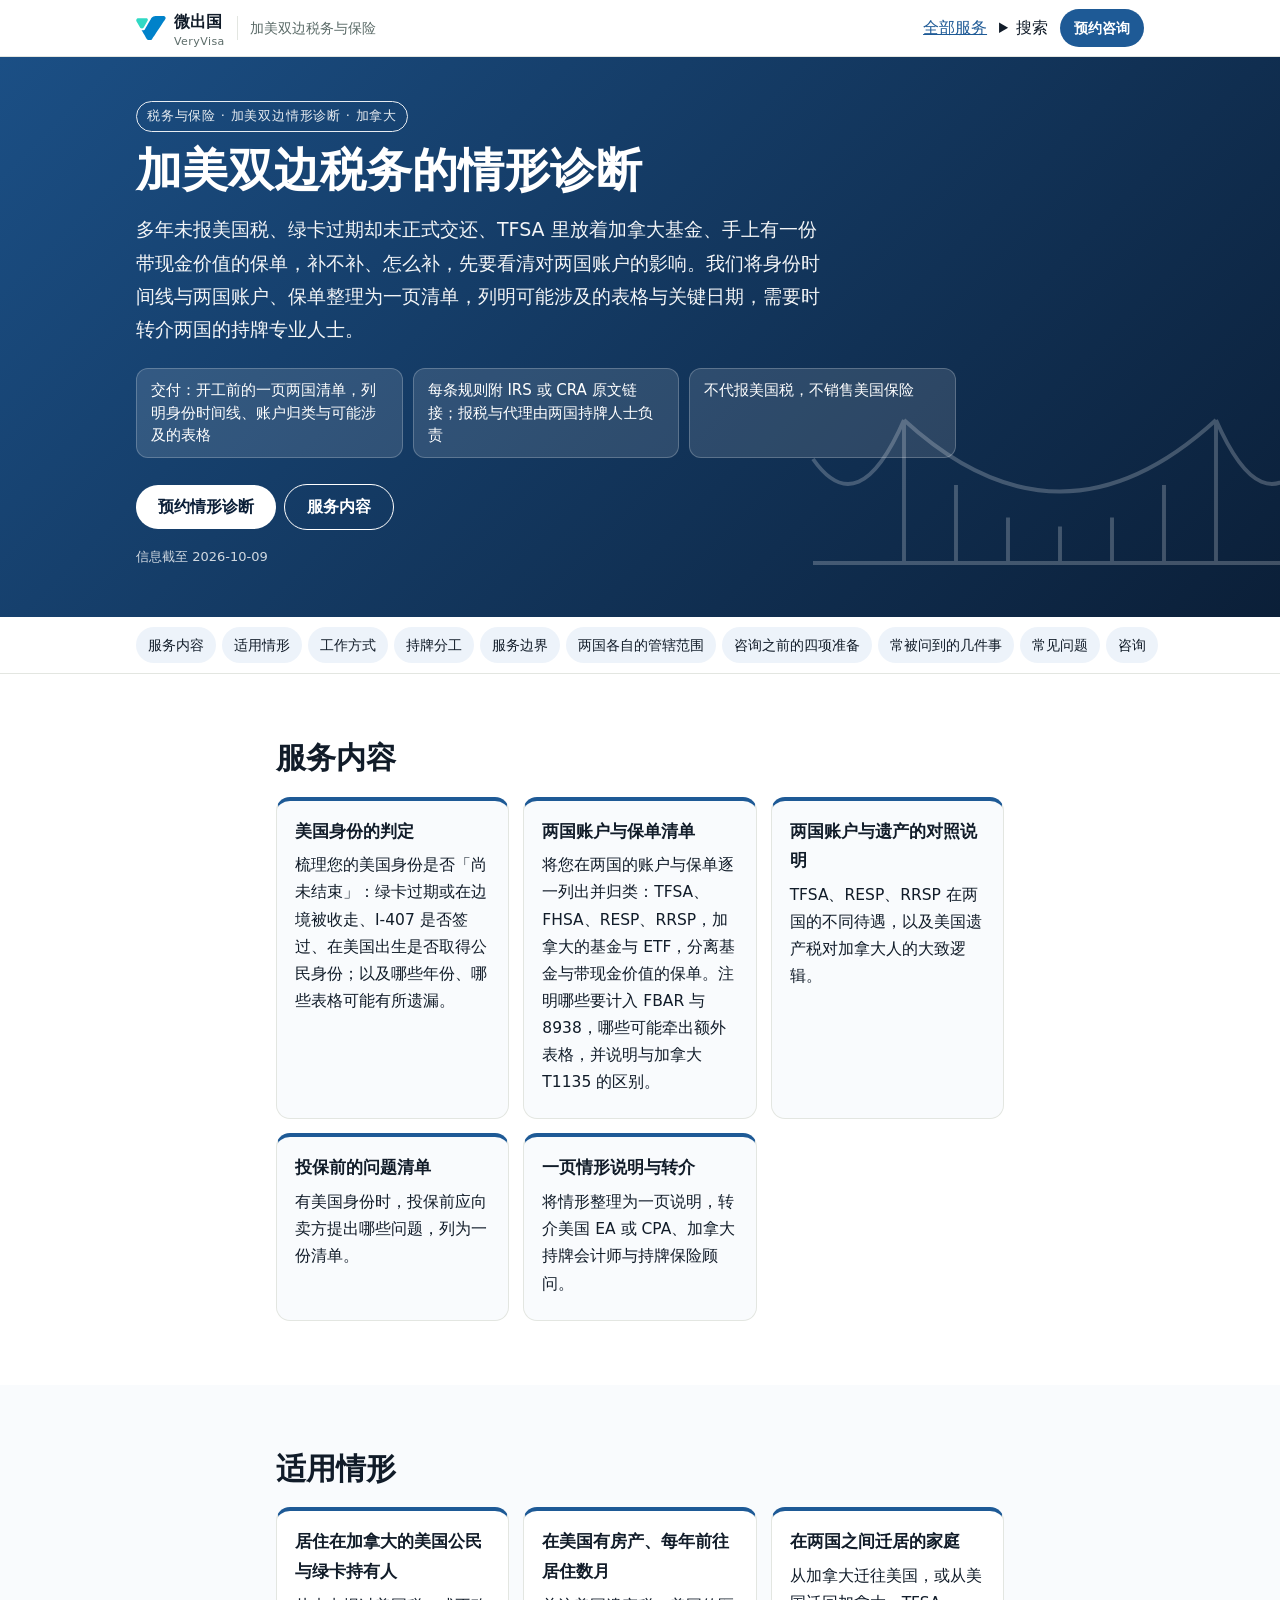
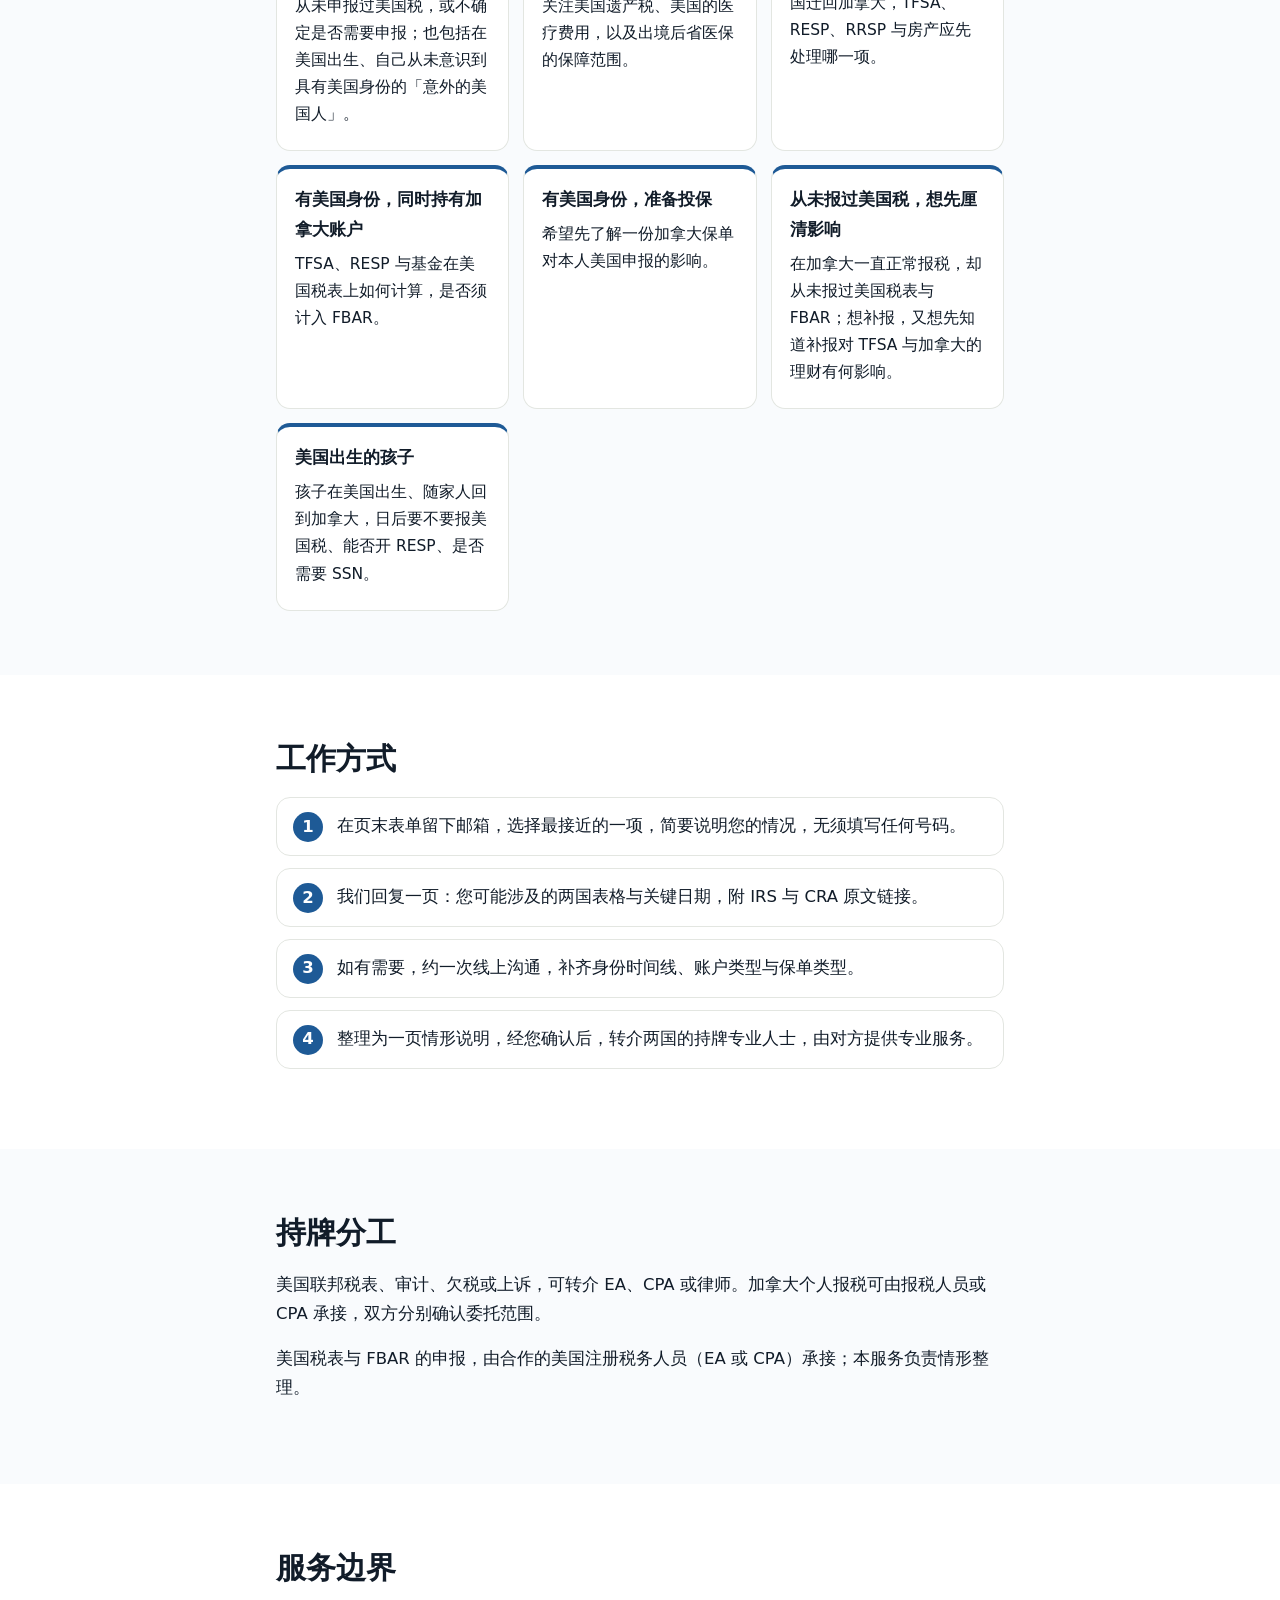
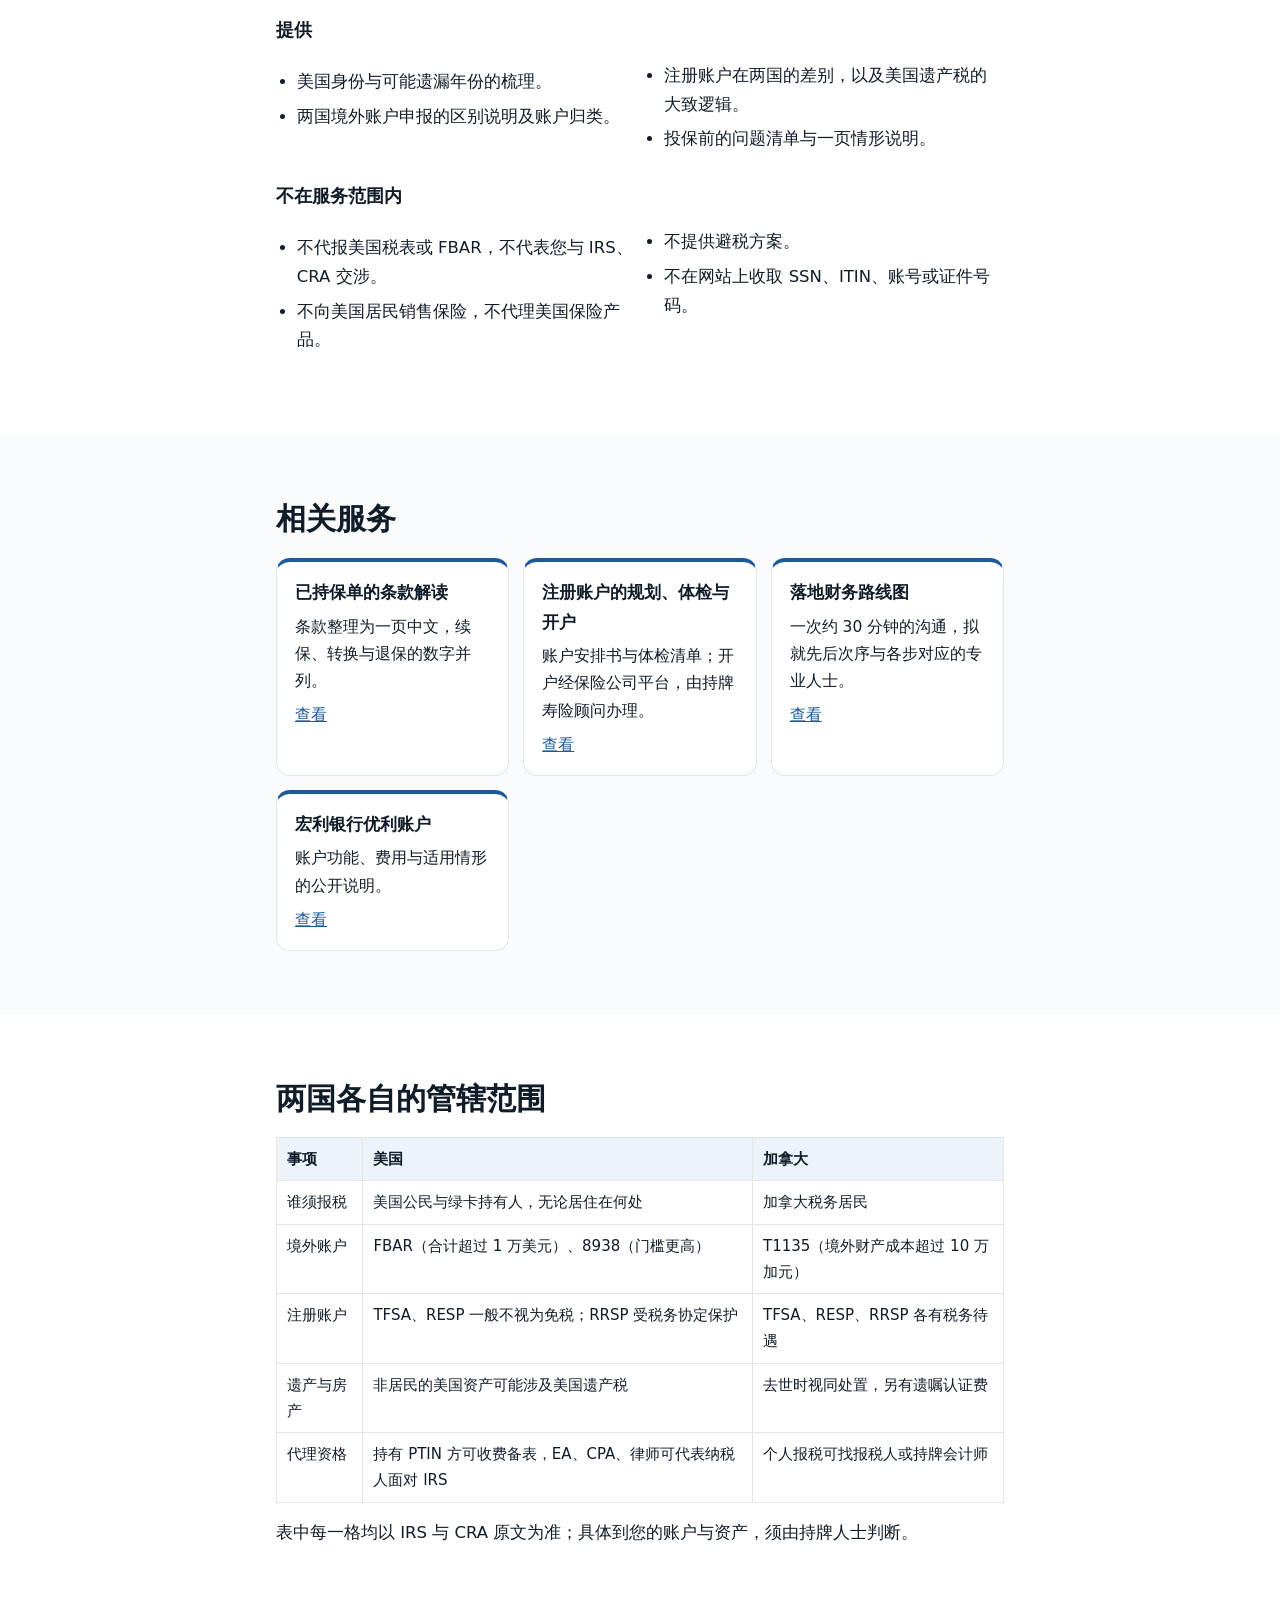
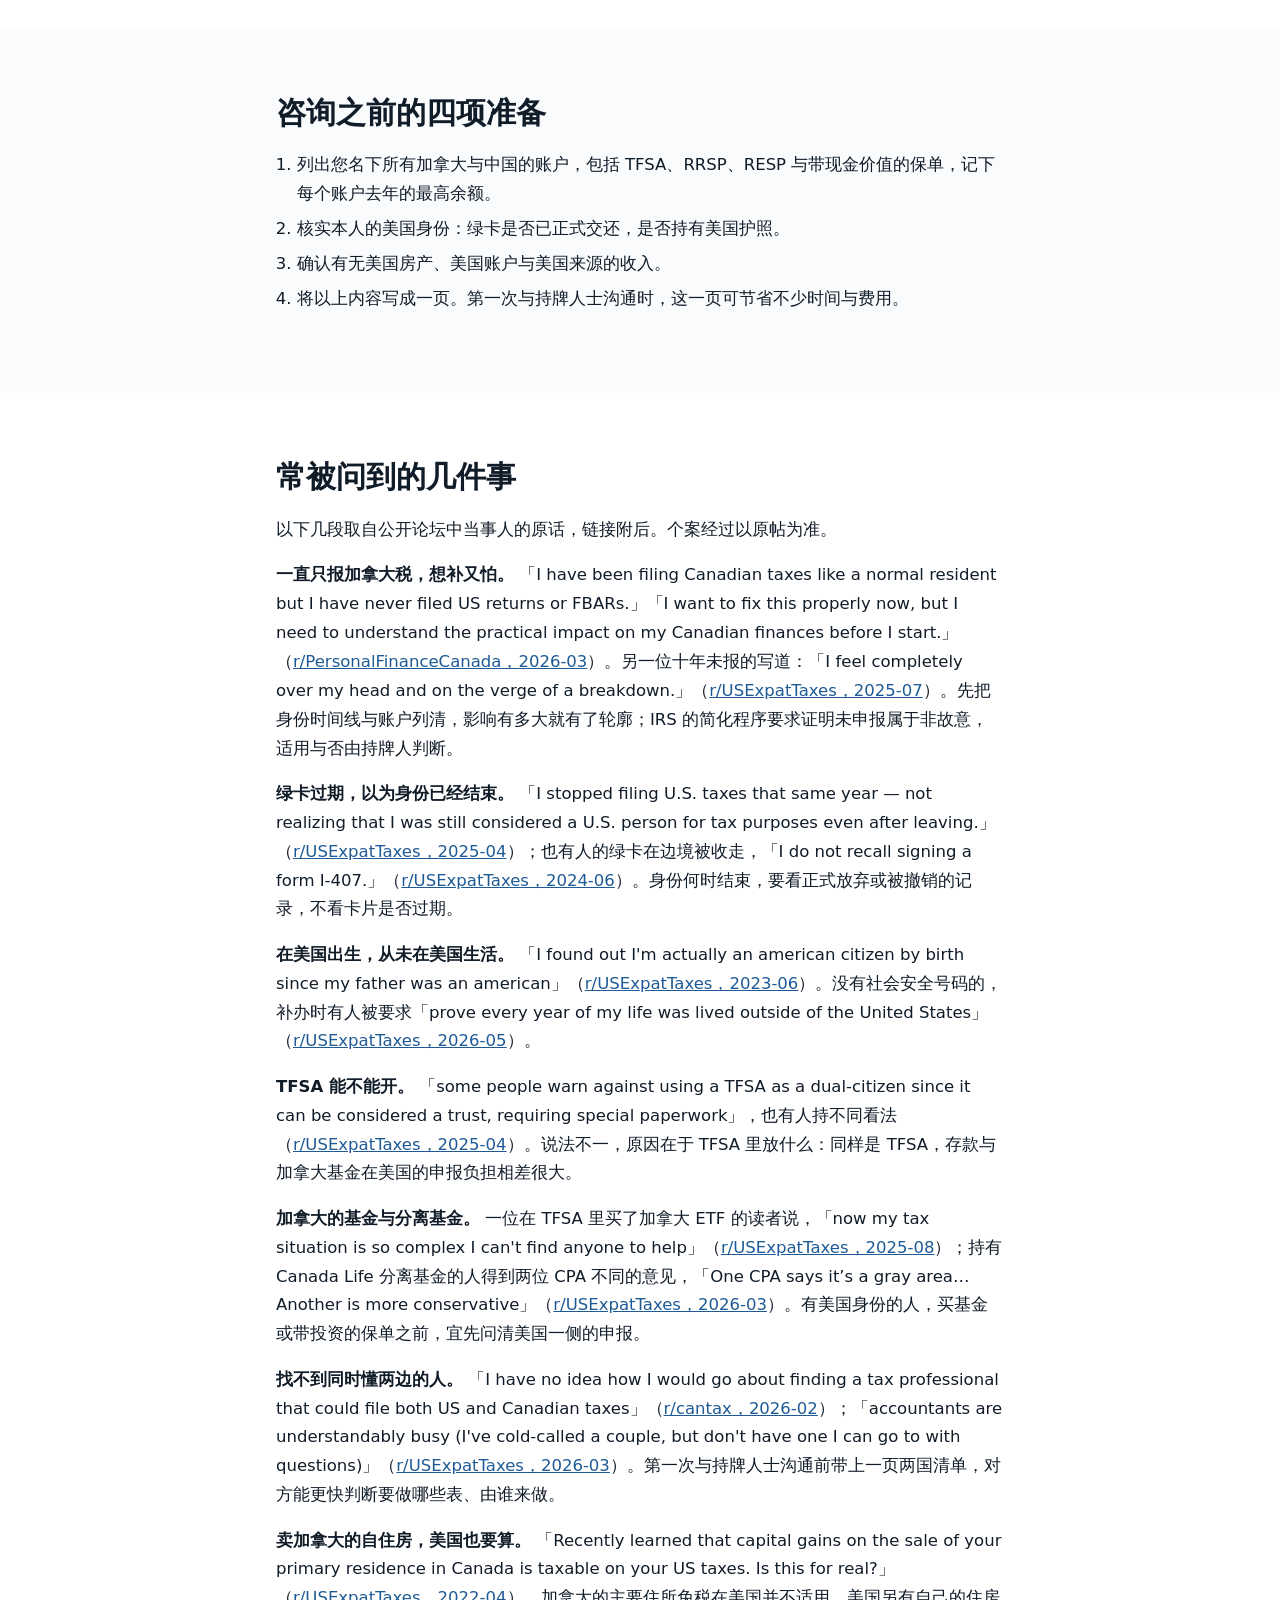
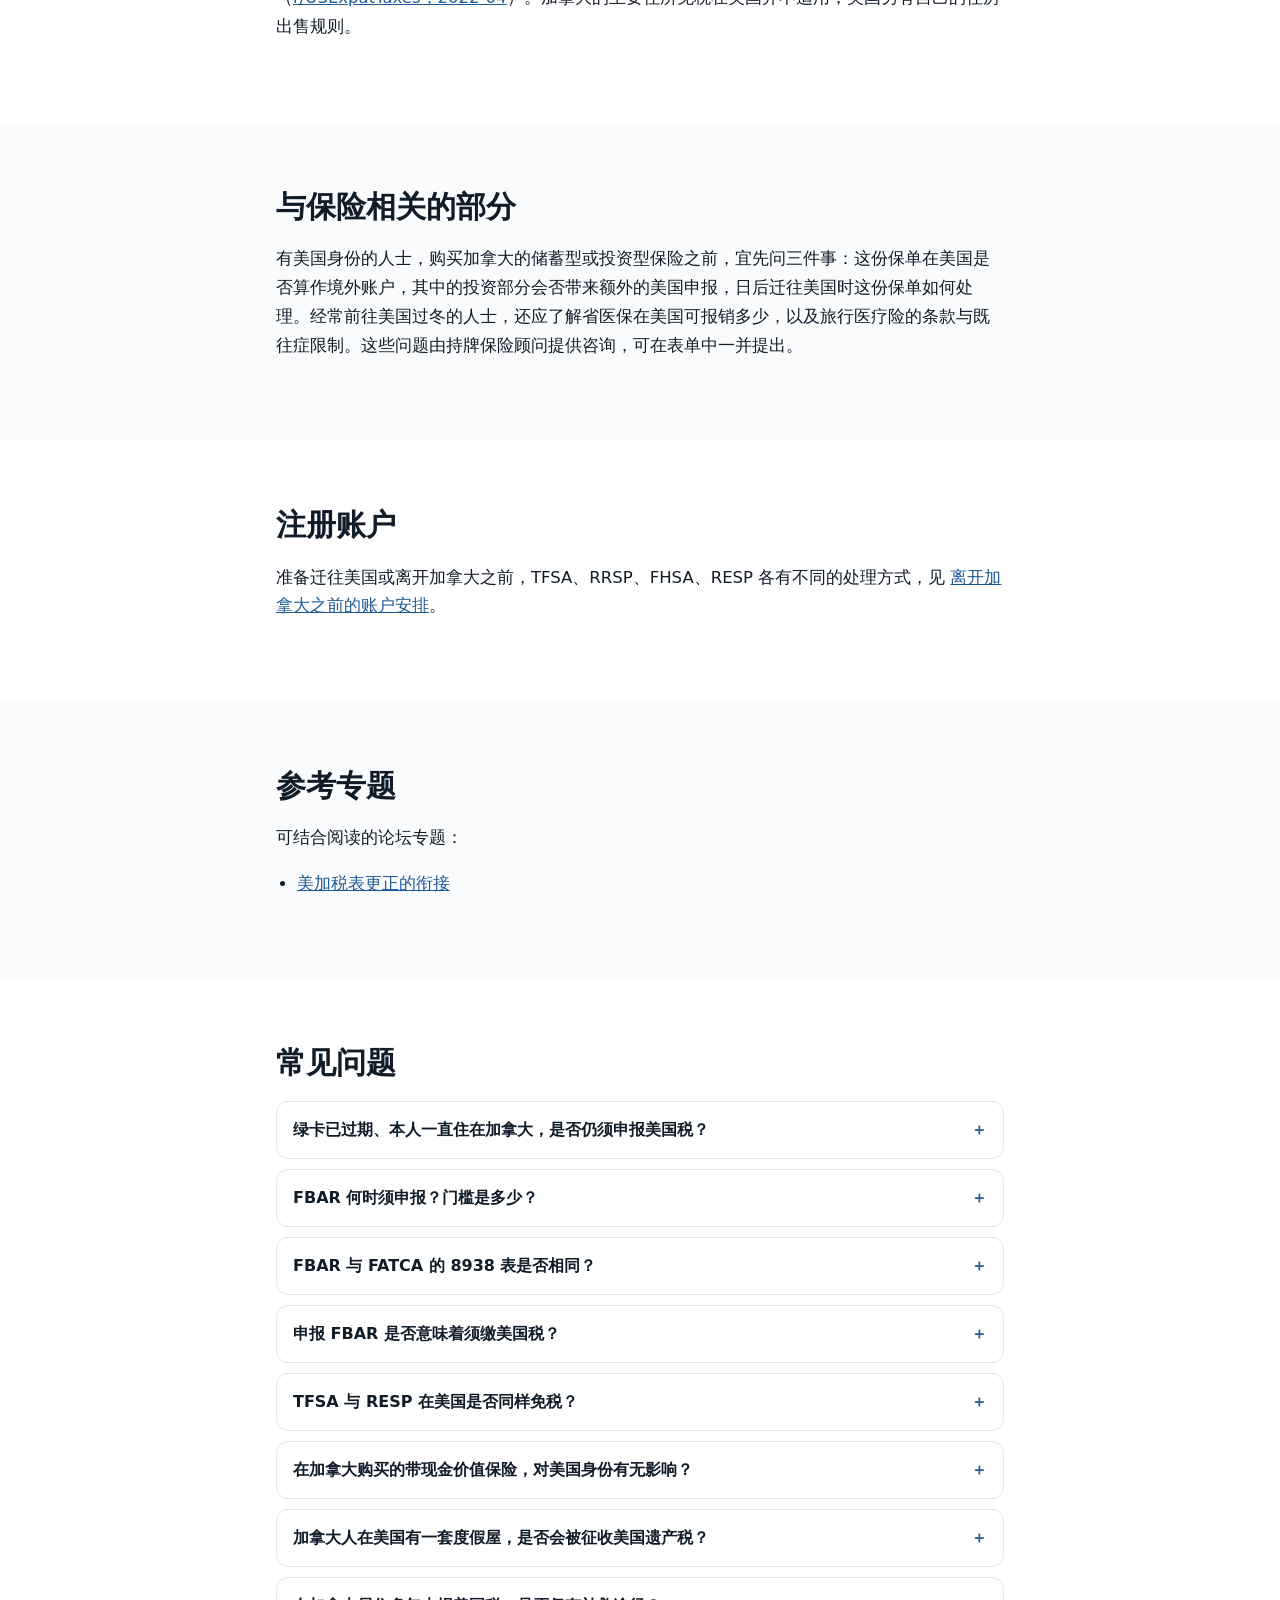
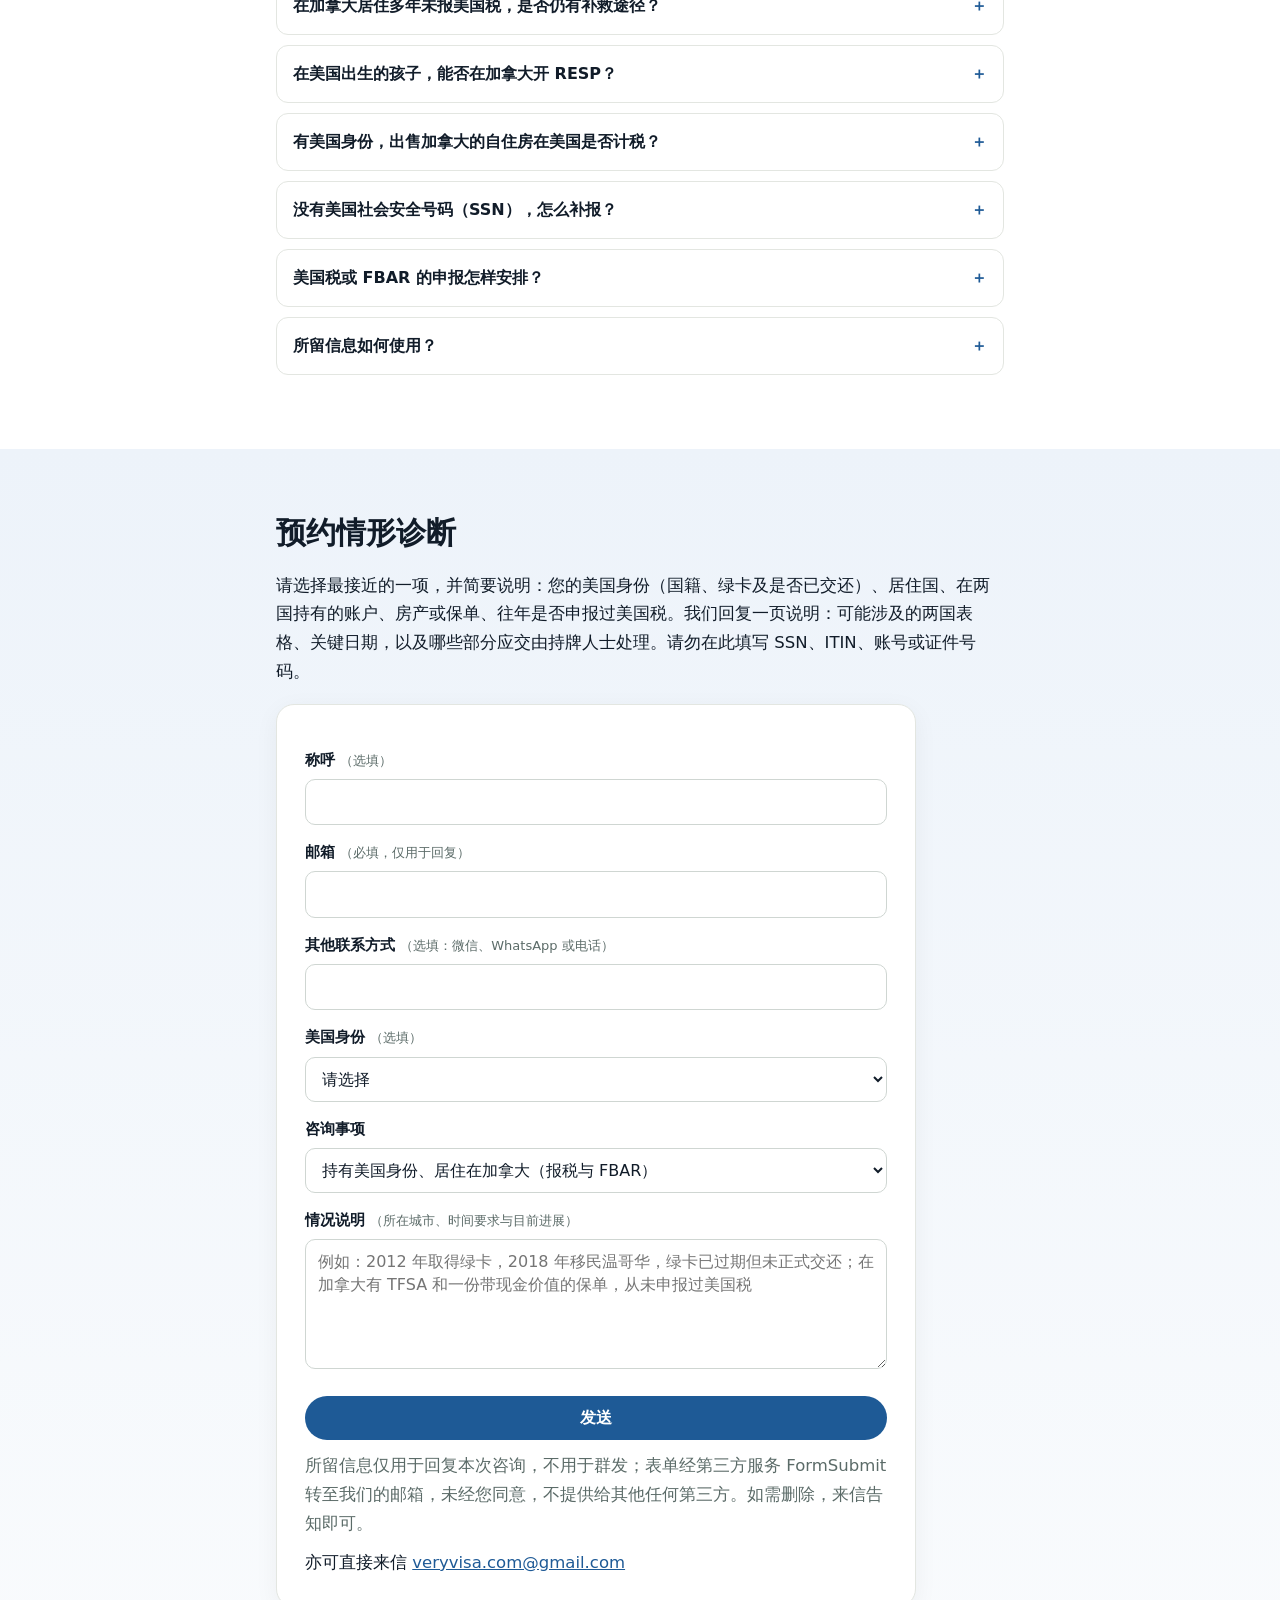
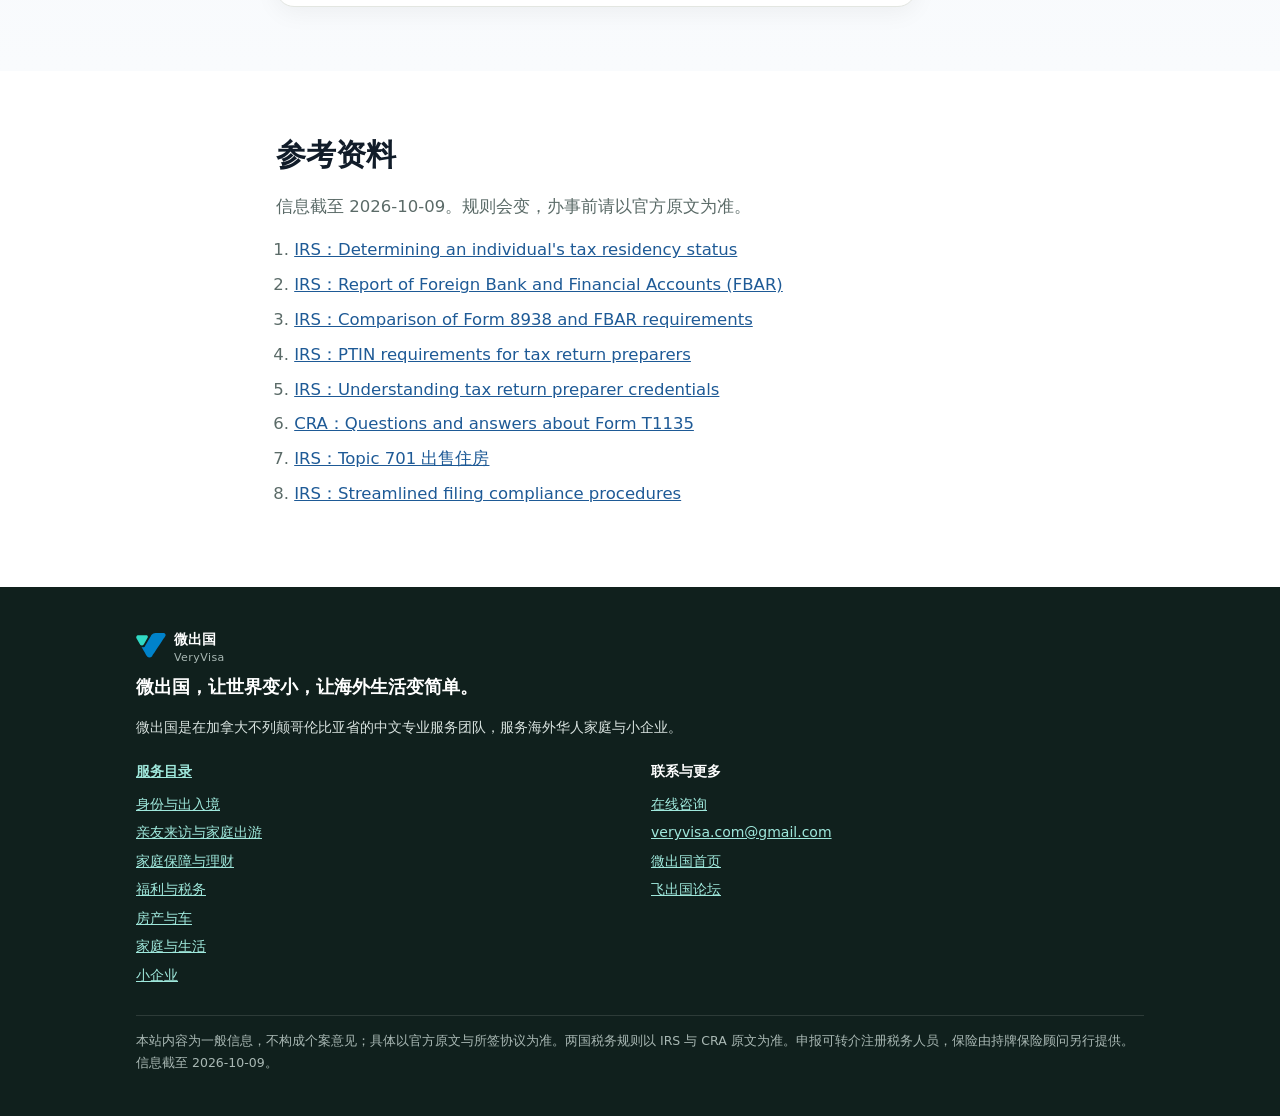
==== index.html @ afc85548 "publish canada-us-cross-border-tax-insurance 2026-10-09 20:46" ====
<!doctype html>
<html lang="zh-CN">
<head>
<meta charset="utf-8">
<meta name="viewport" content="width=device-width, initial-scale=1, viewport-fit=cover">
<title>加美双边税务情形诊断：居住加拿大的美国公民与绿卡持有人 | 微出国</title>
<meta name="description" content="为居住在加拿大的美国公民与绿卡持有人、在美国有房产的加拿大人、在两国之间迁居的家庭，梳理两国可能涉及的申报表格、关键日期与投保前应提出的问题，并转介两国的持牌专业人士。不代报美国税，不销售美国保险。">
<meta name="keywords" content="FBAR,FATCA 8938,绿卡 美国税务居民,住在加拿大的美国人,TFSA 美国税,美国遗产税 加拿大人,雪鸟,跨境保险,US citizen living in Canada,cross-border tax Canada US">
<link rel="canonical" href="https://veryvisa.github.io/canada-us-cross-border-tax-insurance/">
<meta name="theme-color" content="#0b1f38">
<meta property="og:type" content="website">
<meta property="og:locale" content="zh_CN">
<meta property="og:site_name" content="微出国 VeryVisa">
<meta property="og:title" content="居住加拿大的美国身份人士：两国申报义务的梳理">
<meta property="og:description" content="为居住在加拿大的美国公民与绿卡持有人、在美国有房产的加拿大人、在两国之间迁居的家庭，梳理两国可能涉及的申报表格、关键日期与投保前应提出的问题，并转介两国的持牌专业人士。不代报美国税，不销售美国保险。">
<meta property="og:url" content="https://veryvisa.github.io/canada-us-cross-border-tax-insurance/">

<meta name="twitter:card" content="summary">
<link rel="icon" href="assets/mark.svg" type="image/svg+xml">
<link rel="alternate" type="text/plain" href="llms.txt" title="llms.txt">
<link rel="stylesheet" href="assets/site.css">
<style>:root{--accent:#1e5a96;--accent-ink:#ffffff;--soft:#edf3fa;--ink:#111c29;--bg:#f9fbfd;--hero-a:#1b4f85;--hero-b:#0b1f38;--hero-ink:#ffffff}</style>
<script type="application/ld+json">
{
 "@context": "https://schema.org",
 "@graph": [
  {
   "@type": "Organization",
   "@id": "https://veryvisa.github.io/#org",
   "name": "微出国 VeryVisa",
   "alternateName": [
    "微出国",
    "VeryVisa"
   ],
   "url": "https://veryvisa.github.io/",
   "slogan": "微出国，让世界变小，让海外生活变简单。",
   "description": "微出国是在加拿大不列颠哥伦比亚省的中文专业服务团队，服务海外华人家庭与小企业。",
   "email": "veryvisa.com@gmail.com"
  },
  {
   "@type": "Service",
   "@id": "https://veryvisa.github.io/canada-us-cross-border-tax-insurance/#service",
   "name": "加美双边税务情形诊断、跨境保险提问清单与持牌专业人士转介",
   "serviceType": "Canada–US cross-border tax situation review and referral to licensed tax professionals and insurance advisors",
   "description": "为居住在加拿大的美国公民与绿卡持有人、在美国有房产的加拿大人、在两国之间迁居的家庭，梳理两国可能涉及的申报表格、关键日期与投保前应提出的问题，并转介两国的持牌专业人士。不代报美国税，不销售美国保险。",
   "provider": {
    "@id": "https://veryvisa.github.io/#org"
   },
   "url": "https://veryvisa.github.io/canada-us-cross-border-tax-insurance/",
   "inLanguage": "zh-CN",
   "areaServed": [
    {
     "@type": "AdministrativeArea",
     "name": "Canada"
    },
    {
     "@type": "AdministrativeArea",
     "name": "British Columbia"
    },
    {
     "@type": "AdministrativeArea",
     "name": "United States"
    }
   ],
   "audience": {
    "@type": "Audience",
    "audienceType": "住在加拿大的美国公民与绿卡持有人、在美国有资产的加拿大华人家庭"
   }
  },
  {
   "@type": "WebPage",
   "@id": "https://veryvisa.github.io/canada-us-cross-border-tax-insurance/",
   "url": "https://veryvisa.github.io/canada-us-cross-border-tax-insurance/",
   "name": "加美双边税务情形诊断：居住加拿大的美国公民与绿卡持有人 | 微出国",
   "description": "为居住在加拿大的美国公民与绿卡持有人、在美国有房产的加拿大人、在两国之间迁居的家庭，梳理两国可能涉及的申报表格、关键日期与投保前应提出的问题，并转介两国的持牌专业人士。不代报美国税，不销售美国保险。",
   "inLanguage": "zh-CN",
   "dateModified": "2026-10-09",
   "about": {
    "@id": "https://veryvisa.github.io/canada-us-cross-border-tax-insurance/#service"
   },
   "publisher": {
    "@id": "https://veryvisa.github.io/#org"
   }
  },
  {
   "@type": "FAQPage",
   "@id": "https://veryvisa.github.io/canada-us-cross-border-tax-insurance/#faq",
   "mainEntity": [
    {
     "@type": "Question",
     "name": "绿卡已过期、本人一直住在加拿大，是否仍须申报美国税？",
     "acceptedAnswer": {
      "@type": "Answer",
      "text": "很可能需要。按美国税法的绿卡测试，一个日历年内任何时候是合法永久居民，这一年即为美国税务居民。卡片过期、本人居住在境外，都不会使这一身份自行结束，通常须正式交还或被撤销。具体以 IRS 居民身份说明 及美国持牌人士的判断为准。"
     }
    },
    {
     "@type": "Question",
     "name": "FBAR 何时须申报？门槛是多少？",
     "acceptedAnswer": {
      "@type": "Answer",
      "text": "一年中任何时点，您名下各境外账户的最高余额合计超过 1 万美元，即须申报。按合计计算，而非单个账户。截止日为 4 月 15 日，自动延期至 10 月 15 日，无须申请；2025 年度的自动延期截止日为 2026 年 10 月 15 日。见 IRS FBAR 页面。"
     }
    },
    {
     "@type": "Question",
     "name": "FBAR 与 FATCA 的 8938 表是否相同？",
     "acceptedAnswer": {
      "@type": "Answer",
      "text": "不同。FBAR 报送 FinCEN，8938 附于美国税表交给 IRS，门槛也不同：居住在美国境外的单身申报人，年末超过 20 万美元或年内任何时点超过 30 万美元，才须申报 8938。有时两者都须申报。对照见 IRS 8938 与 FBAR 比较。"
     }
    },
    {
     "@type": "Question",
     "name": "申报 FBAR 是否意味着须缴美国税？",
     "acceptedAnswer": {
      "@type": "Answer",
      "text": "不一定。FBAR 只是账户申报，并不等于须缴税；在加拿大已缴的税，美国一方通常可以抵免。但漏报 FBAR 的罚款可能重于税款本身，因此「没有税要缴」并不构成不申报的理由。"
     }
    },
    {
     "@type": "Question",
     "name": "TFSA 与 RESP 在美国是否同样免税？",
     "acceptedAnswer": {
      "@type": "Answer",
      "text": "通常不。加美税务协定保护的是 RRSP 的税延，TFSA、RESP 的收益在美国一般不视为免税，账户也须计入 FBAR。账户中如持有加拿大的共同基金或 ETF，对美国人还可能涉及额外的申报。具体须由美国持牌人士审阅您的账户。"
     }
    },
    {
     "@type": "Question",
     "name": "在加拿大购买的带现金价值保险，对美国身份有无影响？",
     "acceptedAnswer": {
      "@type": "Answer",
      "text": "可能有。带现金价值的保单常被视为境外金融账户，可能须计入 FBAR 与 8938；纯定期寿险没有现金价值，一般不涉及。有美国身份的人士，投保前应先问清楚；我们可提供一份应提出的问题清单，并转介持牌保险顾问。"
     }
    },
    {
     "@type": "Question",
     "name": "加拿大人在美国有一套度假屋，是否会被征收美国遗产税？",
     "acceptedAnswer": {
      "@type": "Answer",
      "text": "有可能。非美国居民的美国资产，遗产税的免税额远低于美国公民与居民；加拿大居民可按美国资产占全球遗产的比例，使用加美税务协定中的一部分抵免。是否须缴、缴多少，取决于资产比例，必须由持牌人士计算。"
     }
    },
    {
     "@type": "Question",
     "name": "在加拿大居住多年未报美国税，是否仍有补救途径？",
     "acceptedAnswer": {
      "@type": "Answer",
      "text": "有。IRS 为居住在境外、属于非故意漏报的人士设有简化的补报程序，符合条件可免于罚款。但它并非自动适用，须能说明漏报属于非故意。不宜自行仓促补报，也不宜等到 IRS 来信才着手；应先厘清情形，再交由持牌人士判断适用哪条途径。"
     }
    },
    {
     "@type": "Question",
     "name": "在美国出生的孩子，能否在加拿大开 RESP？",
     "acceptedAnswer": {
      "@type": "Answer",
      "text": "可以开设，但美国一侧的影响要看开户人是否有美国身份、账户里放什么；孩子日后若到美国就读、不再是加拿大居民，政府补助部分的领取另有规定。宜在开户前把开户人身份、孩子身份与日后的就读打算一并列清，再请两国持牌人士判断。"
     }
    },
    {
     "@type": "Question",
     "name": "有美国身份，出售加拿大的自住房在美国是否计税？",
     "acceptedAnswer": {
      "@type": "Answer",
      "text": "加拿大的主要住所免税在美国不适用。据 IRS 说明，符合持有与居住各满两年等条件的，出售主要住所的收益可排除至多 25 万美元，夫妻合并申报至多 50 万美元，超出部分在美国计税。见 IRS Topic 701。"
     }
    },
    {
     "@type": "Question",
     "name": "没有美国社会安全号码（SSN），怎么补报？",
     "acceptedAnswer": {
      "@type": "Answer",
      "text": "据 IRS 简化程序页面，美国公民补报须使用有效的 SSN；没有的，须先向美国社会安全局申请。海外申请所需的证明较多，宜预留时间。见 IRS：Streamlined filing compliance procedures。"
     }
    },
    {
     "@type": "Question",
     "name": "美国税或 FBAR 的申报怎样安排？",
     "acceptedAnswer": {
      "@type": "Answer",
      "text": "材料与年度清单整理好后，可转介美国注册税务人员（EA 或 CPA）。由您与受托人确认服务范围、申报与代理安排。"
     }
    },
    {
     "@type": "Question",
     "name": "所留信息如何使用？",
     "acceptedAnswer": {
      "@type": "Answer",
      "text": "仅用于回复本次咨询，不群发，不转给第三方；转介前会先征得您的同意，只转交您同意的内容。请勿在表单中填写 SSN、账号或证件号码。"
     }
    }
   ]
  }
 ]
}
</script>
</head>
<body>
<header class="vv-top"><div class="wrap">
<a class="vv-brand" href="https://veryvisa.github.io/" aria-label="微出国首页"><svg viewBox="102.305 90.391 73.617 59.957" xmlns="http://www.w3.org/2000/svg">
<path fill="#30D9C4" d="M 107.894531 95.808594 L 127.277344 95.808594 C 127.277344 95.808594 129.507812 95.628906 130.835938 97.679688 C 131.585938 98.910156 131.65625 100.316406 131.082031 101.546875 L 121.609375 117.953125 C 121.609375 117.953125 120.335938 120.65625 117.011719 120.824219 C 113.714844 120.910156 112.242188 118.40625 112.242188 118.40625 L 103.722656 103.652344 C 103.722656 103.652344 102.304688 101.792969 103.09375 99.332031 C 103.878906 96.878906 106.148438 95.773438 107.894531 95.808594 "/>
<path fill="#0082CA" d="M 115.964844 124.792969 C 115.847656 124.59375 116.09375 124.378906 116.277344 124.519531 C 117.195312 125.21875 118.664062 125.902344 120.683594 125.515625 C 122.164062 125.210938 123.550781 124.296875 124.402344 122.757812 C 125.242188 121.300781 138.8125 97.8125 138.8125 97.8125 C 138.8125 97.8125 141.9375 90.917969 150.207031 90.550781 L 169.96875 90.550781 C 169.96875 90.550781 173 90.390625 174.503906 93.40625 C 175.921875 96.433594 173.941406 98.695312 173.667969 99.109375 C 173.394531 99.523438 142.203125 146.726562 142.203125 146.726562 C 142.203125 146.726562 140.003906 150.347656 135.40625 150.347656 C 130.808594 150.347656 128.707031 146.878906 128.417969 146.398438 C 128.175781 145.992188 118.835938 129.78125 115.964844 124.792969 "/></svg><span>微出国<small>VeryVisa</small></span></a>
<span class="vv-site">加美双边税务与保险</span>
<a class="all-services" href="../services/">全部服务</a>
<details class="service-search"><summary aria-label="搜索服务">搜索</summary><form action="../services/" method="get" role="search"><label for="service-q">查找服务</label><input id="service-q" name="q" type="search" maxlength="100" placeholder="事项或关键词"><button type="submit">搜索</button></form></details>
<a class="vv-cta" href="#contact">预约咨询</a>
</div></header>
<main>
<section class="hero"><div class="motif" aria-hidden="true"><svg viewBox="0 0 400 200" fill="none" stroke="currentColor" stroke-width="3"><path d="M10 150 H390 M80 150 V40 M320 150 V40"/><path d="M80 40 Q200 150 320 40 M10 70 Q45 120 80 40 M320 40 Q355 120 390 70"/><path d="M120 150 V90 M160 150 V115 M200 150 V122 M240 150 V115 M280 150 V90"/></svg></div><div class="wrap">
<p class="kicker">税务与保险 · 加美双边情形诊断 · 加拿大</p>
<h1>加美双边税务的情形诊断</h1>
<p class="sub">多年未报美国税、绿卡过期却未正式交还、TFSA 里放着加拿大基金、手上有一份带现金价值的保单，补不补、怎么补，先要看清对两国账户的影响。我们将身份时间线与两国账户、保单整理为一页清单，列明可能涉及的表格与关键日期，需要时转介两国的持牌专业人士。</p>
<ul class="hero-points"><li>交付：开工前的一页两国清单，列明身份时间线、账户归类与可能涉及的表格</li><li>每条规则附 IRS 或 CRA 原文链接；报税与代理由两国持牌人士负责</li><li>不代报美国税，不销售美国保险</li></ul>
<a class="btn btn-primary" href="#contact">预约情形诊断</a><a class="btn btn-ghost" href="#deliver">服务内容</a>
<p class="asof">信息截至 2026-10-09</p>
</div></section>

<nav class="toc" aria-label="本页目录"><div class="wrap"><a href="#deliver">服务内容</a><a href="#who">适用情形</a><a href="#how">工作方式</a><a href="#license">持牌分工</a><a href="#scope">服务边界</a><a href="#map">两国各自的管辖范围</a><a href="#prepare">咨询之前的四项准备</a><a href="#asked">常被问到的几件事</a><a href="#faq">常见问题</a><a href="#contact">咨询</a></div></nav>
<section class="sec" id="deliver"><div class="wrap narrow"><h2>服务内容</h2>
<div class="cards"><div class="card"><h3>美国身份的判定</h3><p>梳理您的美国身份是否「尚未结束」：绿卡过期或在边境被收走、I-407 是否签过、在美国出生是否取得公民身份；以及哪些年份、哪些表格可能有所遗漏。</p></div><div class="card"><h3>两国账户与保单清单</h3><p>将您在两国的账户与保单逐一列出并归类：TFSA、FHSA、RESP、RRSP，加拿大的基金与 ETF，分离基金与带现金价值的保单。注明哪些要计入 FBAR 与 8938，哪些可能牵出额外表格，并说明与加拿大 T1135 的区别。</p></div><div class="card"><h3>两国账户与遗产的对照说明</h3><p>TFSA、RESP、RRSP 在两国的不同待遇，以及美国遗产税对加拿大人的大致逻辑。</p></div><div class="card"><h3>投保前的问题清单</h3><p>有美国身份时，投保前应向卖方提出哪些问题，列为一份清单。</p></div><div class="card"><h3>一页情形说明与转介</h3><p>将情形整理为一页说明，转介美国 EA 或 CPA、加拿大持牌会计师与持牌保险顾问。</p></div></div>
</div></section><section class="sec" id="who"><div class="wrap narrow"><h2>适用情形</h2>
<div class="cards"><div class="card"><h3>居住在加拿大的美国公民与绿卡持有人</h3><p>从未申报过美国税，或不确定是否需要申报；也包括在美国出生、自己从未意识到具有美国身份的「意外的美国人」。</p></div><div class="card"><h3>在美国有房产、每年前往居住数月</h3><p>关注美国遗产税、美国的医疗费用，以及出境后省医保的保障范围。</p></div><div class="card"><h3>在两国之间迁居的家庭</h3><p>从加拿大迁往美国，或从美国迁回加拿大，TFSA、RESP、RRSP 与房产应先处理哪一项。</p></div><div class="card"><h3>有美国身份，同时持有加拿大账户</h3><p>TFSA、RESP 与基金在美国税表上如何计算，是否须计入 FBAR。</p></div><div class="card"><h3>有美国身份，准备投保</h3><p>希望先了解一份加拿大保单对本人美国申报的影响。</p></div><div class="card"><h3>从未报过美国税，想先厘清影响</h3><p>在加拿大一直正常报税，却从未报过美国税表与 FBAR；想补报，又想先知道补报对 TFSA 与加拿大的理财有何影响。</p></div><div class="card"><h3>美国出生的孩子</h3><p>孩子在美国出生、随家人回到加拿大，日后要不要报美国税、能否开 RESP、是否需要 SSN。</p></div></div>
</div></section><section class="sec" id="how"><div class="wrap narrow"><h2>工作方式</h2>
<ol class="steps"><li>在页末表单留下邮箱，选择最接近的一项，简要说明您的情况，无须填写任何号码。</li><li>我们回复一页：您可能涉及的两国表格与关键日期，附 IRS 与 CRA 原文链接。</li><li>如有需要，约一次线上沟通，补齐身份时间线、账户类型与保单类型。</li><li>整理为一页情形说明，经您确认后，转介两国的持牌专业人士，由对方提供专业服务。</li></ol>
</div></section><section class="sec" id="license"><div class="wrap narrow"><h2>持牌分工</h2>
<p>美国联邦税表、审计、欠税或上诉，可转介 EA、CPA 或律师。加拿大个人报税可由报税人员或 CPA 承接，双方分别确认委托范围。</p>
<p>美国税表与 FBAR 的申报，由合作的美国注册税务人员（EA 或 CPA）承接；本服务负责情形整理。</p>
</div></section><section class="sec" id="scope"><div class="wrap narrow"><h2>服务边界</h2>
<div class="split-list"><h3>提供</h3>
<ul><li>美国身份与可能遗漏年份的梳理。</li><li>两国境外账户申报的区别说明及账户归类。</li><li>注册账户在两国的差别，以及美国遗产税的大致逻辑。</li><li>投保前的问题清单与一页情形说明。</li></ul>
<h3>不在服务范围内</h3>
<ul><li>不代报美国税表或 FBAR，不代表您与 IRS、CRA 交涉。</li><li>不向美国居民销售保险，不代理美国保险产品。</li><li>不提供避税方案。</li><li>不在网站上收取 SSN、ITIN、账号或证件号码。</li></ul></div>
</div></section><section class="sec" id="related"><div class="wrap narrow"><h2>相关服务</h2><div class="cards"><div class="card" data-service="finance.policy-check"><h3>已持保单的条款解读</h3><p>条款整理为一页中文，续保、转换与退保的数字并列。</p><a href="../canada-insurance-policy-checkup/">查看</a></div><div class="card" data-service="finance.accounts"><h3>注册账户的规划、体检与开户</h3><p>账户安排书与体检清单；开户经保险公司平台，由持牌寿险顾问办理。</p><a href="../canada-registered-accounts/">查看</a></div><div class="card" data-service="finance.financial-roadmap"><h3>落地财务路线图</h3><p>一次约 30 分钟的沟通，拟就先后次序与各步对应的专业人士。</p><a href="../canada-personal-business-financial-consulting/">查看</a></div><div class="card" data-service="finance.advantage-account"><h3>宏利银行优利账户</h3><p>账户功能、费用与适用情形的公开说明。</p><a href="https://veryvisa.github.io/manulife-advantage-account/">查看</a></div></div></div></section><section class="sec" id="map"><div class="wrap narrow"><h2>两国各自的管辖范围</h2>
<table><thead><tr><th>事项</th><th>美国</th><th>加拿大</th></tr></thead><tbody><tr><td>谁须报税</td><td>美国公民与绿卡持有人，无论居住在何处</td><td>加拿大税务居民</td></tr><tr><td>境外账户</td><td>FBAR（合计超过 1 万美元）、8938（门槛更高）</td><td>T1135（境外财产成本超过 10 万加元）</td></tr><tr><td>注册账户</td><td>TFSA、RESP 一般不视为免税；RRSP 受税务协定保护</td><td>TFSA、RESP、RRSP 各有税务待遇</td></tr><tr><td>遗产与房产</td><td>非居民的美国资产可能涉及美国遗产税</td><td>去世时视同处置，另有遗嘱认证费</td></tr><tr><td>代理资格</td><td>持有 PTIN 方可收费备表，EA、CPA、律师可代表纳税人面对 IRS</td><td>个人报税可找报税人或持牌会计师</td></tr></tbody></table>
<p>表中每一格均以 IRS 与 CRA 原文为准；具体到您的账户与资产，须由持牌人士判断。</p>
</div></section><section class="sec" id="prepare"><div class="wrap narrow"><h2>咨询之前的四项准备</h2>
<ol><li>列出您名下所有加拿大与中国的账户，包括 TFSA、RRSP、RESP 与带现金价值的保单，记下每个账户去年的最高余额。</li><li>核实本人的美国身份：绿卡是否已正式交还，是否持有美国护照。</li><li>确认有无美国房产、美国账户与美国来源的收入。</li><li>将以上内容写成一页。第一次与持牌人士沟通时，这一页可节省不少时间与费用。</li></ol>
</div></section><section class="sec" id="asked"><div class="wrap narrow"><h2>常被问到的几件事</h2>
<p>以下几段取自公开论坛中当事人的原话，链接附后。个案经过以原帖为准。</p>
<p><strong>一直只报加拿大税，想补又怕。</strong> 「I have been filing Canadian taxes like a normal resident but I have never filed US returns or FBARs.」「I want to fix this properly now, but I need to understand the practical impact on my Canadian finances before I start.」（<a href="https://www.reddit.com/r/PersonalFinanceCanada/comments/1rv91y7/dual_citizen_living_in_canada_how_do_i_get_ustax/" rel="noopener" target="_blank">r/PersonalFinanceCanada，2026-03</a>）。另一位十年未报的写道：「I feel completely over my head and on the verge of a breakdown.」（<a href="https://www.reddit.com/r/USExpatTaxes/comments/1m2bb50/dual_uscan_havent_filled_in_10_years_trying_not/" rel="noopener" target="_blank">r/USExpatTaxes，2025-07</a>）。先把身份时间线与账户列清，影响有多大就有了轮廓；IRS 的简化程序要求证明未申报属于非故意，适用与否由持牌人判断。</p>
<p><strong>绿卡过期，以为身份已经结束。</strong> 「I stopped filing U.S. taxes that same year — not realizing that I was still considered a U.S. person for tax purposes even after leaving.」（<a href="https://www.reddit.com/r/USExpatTaxes/comments/1jx17zn/need_help_catching_up_on_us_taxes_after_letting/" rel="noopener" target="_blank">r/USExpatTaxes，2025-04</a>）；也有人的绿卡在边境被收走，「I do not recall signing a form I-407.」（<a href="https://www.reddit.com/r/USExpatTaxes/comments/1dldykg/green_card_confiscated_in_1994/" rel="noopener" target="_blank">r/USExpatTaxes，2024-06</a>）。身份何时结束，要看正式放弃或被撤销的记录，不看卡片是否过期。</p>
<p><strong>在美国出生，从未在美国生活。</strong> 「I found out I&#x27;m actually an american citizen by birth since my father was an american」（<a href="https://www.reddit.com/r/USExpatTaxes/comments/140jav1/accidental_american_advice_for_fufilling_my_us/" rel="noopener" target="_blank">r/USExpatTaxes，2023-06</a>）。没有社会安全号码的，补办时有人被要求「prove every year of my life was lived outside of the United States」（<a href="https://www.reddit.com/r/USExpatTaxes/comments/1thtww3/new_american_without_an_ssn/" rel="noopener" target="_blank">r/USExpatTaxes，2026-05</a>）。</p>
<p><strong>TFSA 能不能开。</strong> 「some people warn against using a TFSA as a dual-citizen since it can be considered a trust, requiring special paperwork」，也有人持不同看法（<a href="https://www.reddit.com/r/USExpatTaxes/comments/1k0pthz/usca_dualcitizens_how_do_you_invest/" rel="noopener" target="_blank">r/USExpatTaxes，2025-04</a>）。说法不一，原因在于 TFSA 里放什么：同样是 TFSA，存款与加拿大基金在美国的申报负担相差很大。</p>
<p><strong>加拿大的基金与分离基金。</strong> 一位在 TFSA 里买了加拿大 ETF 的读者说，「now my tax situation is so complex I can&#x27;t find anyone to help」（<a href="https://www.reddit.com/r/USExpatTaxes/comments/1mftdw9/feeling_overwhelmed/" rel="noopener" target="_blank">r/USExpatTaxes，2025-08</a>）；持有 Canada Life 分离基金的人得到两位 CPA 不同的意见，「One CPA says it’s a gray area… Another is more conservative」（<a href="https://www.reddit.com/r/USExpatTaxes/comments/1s2jhec/us_taxpayer_with_canada_life_segregated_fund/" rel="noopener" target="_blank">r/USExpatTaxes，2026-03</a>）。有美国身份的人，买基金或带投资的保单之前，宜先问清美国一侧的申报。</p>
<p><strong>找不到同时懂两边的人。</strong> 「I have no idea how I would go about finding a tax professional that could file both US and Canadian taxes」（<a href="https://www.reddit.com/r/cantax/comments/1r0fljq/filing_joint_married_with_canadian_spouse_as_us/" rel="noopener" target="_blank">r/cantax，2026-02</a>）；「accountants are understandably busy (I&#x27;ve cold-called a couple, but don&#x27;t have one I can go to with questions)」（<a href="https://www.reddit.com/r/USExpatTaxes/comments/1rwio1k/resp_for_usborn_kids_in_canada/" rel="noopener" target="_blank">r/USExpatTaxes，2026-03</a>）。第一次与持牌人士沟通前带上一页两国清单，对方能更快判断要做哪些表、由谁来做。</p>
<p><strong>卖加拿大的自住房，美国也要算。</strong> 「Recently learned that capital gains on the sale of your primary residence in Canada is taxable on your US taxes. Is this for real?」（<a href="https://www.reddit.com/r/USExpatTaxes/comments/u8uenw/us_expat_in_canada_capital_gains_on_primary/" rel="noopener" target="_blank">r/USExpatTaxes，2022-04</a>）。加拿大的主要住所免税在美国并不适用，美国另有自己的住房出售规则。</p>
</div></section><section class="sec" id="insurance"><div class="wrap narrow"><h2>与保险相关的部分</h2>
<p>有美国身份的人士，购买加拿大的储蓄型或投资型保险之前，宜先问三件事：这份保单在美国是否算作境外账户，其中的投资部分会否带来额外的美国申报，日后迁往美国时这份保单如何处理。经常前往美国过冬的人士，还应了解省医保在美国可报销多少，以及旅行医疗险的条款与既往症限制。这些问题由持牌保险顾问提供咨询，可在表单中一并提出。</p>
</div></section><section class="sec" id="accounts"><div class="wrap narrow"><h2>注册账户</h2>
<p>准备迁往美国或离开加拿大之前，TFSA、RRSP、FHSA、RESP 各有不同的处理方式，见 <a href="../canada-registered-accounts/leaving-canada/">离开加拿大之前的账户安排</a>。</p>
</div></section>
<section class="sec" id="forum-topics"><div class="wrap narrow"><h2>参考专题</h2><p>可结合阅读的论坛专题：</p><ul><li><a href="https://bbs.fcgvisa.com/t/49597">美加税表更正的衔接</a></li></ul></div></section><section class="sec faq" id="faq"><div class="wrap narrow"><h2>常见问题</h2><details><summary>绿卡已过期、本人一直住在加拿大，是否仍须申报美国税？</summary><p>很可能需要。按美国税法的绿卡测试，一个日历年内任何时候是合法永久居民，这一年即为美国税务居民。卡片过期、本人居住在境外，都不会使这一身份自行结束，通常须正式交还或被撤销。具体以 <a href="https://www.irs.gov/individuals/international-taxpayers/determining-an-individuals-tax-residency-status" rel="noopener" target="_blank">IRS 居民身份说明</a> 及美国持牌人士的判断为准。</p></details><details><summary>FBAR 何时须申报？门槛是多少？</summary><p>一年中任何时点，您名下各境外账户的最高余额合计超过 1 万美元，即须申报。按合计计算，而非单个账户。截止日为 4 月 15 日，自动延期至 10 月 15 日，无须申请；2025 年度的自动延期截止日为 2026 年 10 月 15 日。见 <a href="https://www.irs.gov/businesses/small-businesses-self-employed/report-of-foreign-bank-and-financial-accounts-fbar" rel="noopener" target="_blank">IRS FBAR 页面</a>。</p></details><details><summary>FBAR 与 FATCA 的 8938 表是否相同？</summary><p>不同。FBAR 报送 FinCEN，8938 附于美国税表交给 IRS，门槛也不同：居住在美国境外的单身申报人，年末超过 20 万美元或年内任何时点超过 30 万美元，才须申报 8938。有时两者都须申报。对照见 <a href="https://www.irs.gov/businesses/comparison-of-form-8938-and-fbar-requirements" rel="noopener" target="_blank">IRS 8938 与 FBAR 比较</a>。</p></details><details><summary>申报 FBAR 是否意味着须缴美国税？</summary><p>不一定。FBAR 只是账户申报，并不等于须缴税；在加拿大已缴的税，美国一方通常可以抵免。但漏报 FBAR 的罚款可能重于税款本身，因此「没有税要缴」并不构成不申报的理由。</p></details><details><summary>TFSA 与 RESP 在美国是否同样免税？</summary><p>通常不。加美税务协定保护的是 RRSP 的税延，TFSA、RESP 的收益在美国一般不视为免税，账户也须计入 FBAR。账户中如持有加拿大的共同基金或 ETF，对美国人还可能涉及额外的申报。具体须由美国持牌人士审阅您的账户。</p></details><details><summary>在加拿大购买的带现金价值保险，对美国身份有无影响？</summary><p>可能有。带现金价值的保单常被视为境外金融账户，可能须计入 FBAR 与 8938；纯定期寿险没有现金价值，一般不涉及。有美国身份的人士，投保前应先问清楚；我们可提供一份应提出的问题清单，并转介持牌保险顾问。</p></details><details><summary>加拿大人在美国有一套度假屋，是否会被征收美国遗产税？</summary><p>有可能。非美国居民的美国资产，遗产税的免税额远低于美国公民与居民；加拿大居民可按美国资产占全球遗产的比例，使用加美税务协定中的一部分抵免。是否须缴、缴多少，取决于资产比例，必须由持牌人士计算。</p></details><details><summary>在加拿大居住多年未报美国税，是否仍有补救途径？</summary><p>有。IRS 为居住在境外、属于非故意漏报的人士设有简化的补报程序，符合条件可免于罚款。但它并非自动适用，须能说明漏报属于非故意。不宜自行仓促补报，也不宜等到 IRS 来信才着手；应先厘清情形，再交由持牌人士判断适用哪条途径。</p></details><details><summary>在美国出生的孩子，能否在加拿大开 RESP？</summary><p>可以开设，但美国一侧的影响要看开户人是否有美国身份、账户里放什么；孩子日后若到美国就读、不再是加拿大居民，政府补助部分的领取另有规定。宜在开户前把开户人身份、孩子身份与日后的就读打算一并列清，再请两国持牌人士判断。</p></details><details><summary>有美国身份，出售加拿大的自住房在美国是否计税？</summary><p>加拿大的主要住所免税在美国不适用。据 IRS 说明，符合持有与居住各满两年等条件的，出售主要住所的收益可排除至多 25 万美元，夫妻合并申报至多 50 万美元，超出部分在美国计税。见 <a href="https://www.irs.gov/taxtopics/tc701" rel="noopener" target="_blank">IRS Topic 701</a>。</p></details><details><summary>没有美国社会安全号码（SSN），怎么补报？</summary><p>据 IRS 简化程序页面，美国公民补报须使用有效的 SSN；没有的，须先向美国社会安全局申请。海外申请所需的证明较多，宜预留时间。见 <a href="https://www.irs.gov/individuals/international-taxpayers/streamlined-filing-compliance-procedures" rel="noopener" target="_blank">IRS：Streamlined filing compliance procedures</a>。</p></details><details><summary>美国税或 FBAR 的申报怎样安排？</summary><p>材料与年度清单整理好后，可转介美国注册税务人员（EA 或 CPA）。由您与受托人确认服务范围、申报与代理安排。</p></details><details><summary>所留信息如何使用？</summary><p>仅用于回复本次咨询，不群发，不转给第三方；转介前会先征得您的同意，只转交您同意的内容。请勿在表单中填写 SSN、账号或证件号码。</p></details></div></section>

<section class="sec contact" id="contact"><div class="wrap narrow">
<h2>预约情形诊断</h2>
<p>请选择最接近的一项，并简要说明：您的美国身份（国籍、绿卡及是否已交还）、居住国、在两国持有的账户、房产或保单、往年是否申报过美国税。我们回复一页说明：可能涉及的两国表格、关键日期，以及哪些部分应交由持牌人士处理。请勿在此填写 SSN、ITIN、账号或证件号码。</p>
<form class="form" data-vv-form action="https://formsubmit.co/ajax/veryvisa.com@gmail.com" method="POST" data-mailto="mailto:veryvisa.com@gmail.com?subject=%5B%E5%BE%AE%E5%87%BA%E5%9B%BD%C2%B7%E5%8A%A0%E7%BE%8E%E5%8F%8C%E8%BE%B9%E7%A8%8E%E5%8A%A1%E4%B8%8E%E4%BF%9D%E9%99%A9%5D%20%E5%92%A8%E8%AF%A2">
  <input type="hidden" name="_subject" value="[微出国·加美双边税务与保险] 新咨询">
  <input type="hidden" name="_template" value="table">
  <input type="hidden" name="_captcha" value="false">
  <input type="hidden" name="site" value="canada-us-cross-border-tax-insurance">
  <input type="hidden" name="page" value="">
  <input type="hidden" name="referrer" value="">
  <input type="hidden" name="utm_source" value="">
  <input type="hidden" name="utm_medium" value="">
  <input type="hidden" name="utm_campaign" value="">
  <input type="hidden" name="submitted_at" value="">
  <div class="hp" aria-hidden="true"><label>请勿填写<input type="text" name="_honey" tabindex="-1" autocomplete="off"></label></div>
  <label for="f-name">称呼 <span class="opt">（选填）</span></label>
  <input id="f-name" name="name" type="text" autocomplete="name" maxlength="60">
  <label for="f-email">邮箱 <span class="opt">（必填，仅用于回复）</span></label>
  <input id="f-email" name="email" type="email" required autocomplete="email" inputmode="email" maxlength="120">
  <label for="f-other">其他联系方式 <span class="opt">（选填：微信、WhatsApp 或电话）</span></label>
  <input id="f-other" name="other_contact" type="text" maxlength="120">
  <label for="f-x0">美国身份 <span class="opt">（选填）</span></label>
  <select id="f-x0" name="us_status"><option value="">请选择</option><option value="美国公民">美国公民</option><option value="绿卡（仍有效）">绿卡（仍有效）</option><option value="绿卡（已过期，未正式交还）">绿卡（已过期，未正式交还）</option><option value="已正式交还绿卡">已正式交还绿卡</option><option value="无美国身份，但在美国有资产">无美国身份，但在美国有资产</option><option value="不确定">不确定</option></select>
  <label for="f-service">咨询事项</label>
  <select id="f-service" name="service"><option value="持有美国身份、居住在加拿大（报税与 FBAR）">持有美国身份、居住在加拿大（报税与 FBAR）</option><option value="TFSA、RESP、RRSP 与美国身份">TFSA、RESP、RRSP 与美国身份</option><option value="美国房产、雪鸟与遗产税">美国房产、雪鸟与遗产税</option><option value="迁往美国或迁回加拿大">迁往美国或迁回加拿大</option><option value="投保前的跨境问题">投保前的跨境问题</option><option value="美国出生的孩子（RESP、SSN）">美国出生的孩子（RESP、SSN）</option><option value="多年未报美国税，拟补救">多年未报美国税，拟补救</option><option value="其他问题">其他问题</option></select>
  <label for="f-msg">情况说明 <span class="opt">（所在城市、时间要求与目前进展）</span></label>
  <textarea id="f-msg" name="message" maxlength="4000" placeholder="例如：2012 年取得绿卡，2018 年移民温哥华，绿卡已过期但未正式交还；在加拿大有 TFSA 和一份带现金价值的保单，从未申报过美国税"></textarea>
  <button class="btn" type="submit">发送</button>
  <p class="form-msg" role="status" aria-live="polite"></p>
  <p class="privacy">所留信息仅用于回复本次咨询，不用于群发；表单经第三方服务 FormSubmit 转至我们的邮箱，未经您同意，不提供给其他任何第三方。如需删除，来信告知即可。</p>
  <p class="mailto">亦可直接来信 <a href="mailto:veryvisa.com@gmail.com?subject=%5B%E5%BE%AE%E5%87%BA%E5%9B%BD%C2%B7%E5%8A%A0%E7%BE%8E%E5%8F%8C%E8%BE%B9%E7%A8%8E%E5%8A%A1%E4%B8%8E%E4%BF%9D%E9%99%A9%5D%20%E5%92%A8%E8%AF%A2">veryvisa.com@gmail.com</a></p>
</form>
</div></section>
<section class="sec sources" id="sources"><div class="wrap narrow"><h2>参考资料</h2><p class="privacy">信息截至 2026-10-09。规则会变，办事前请以官方原文为准。</p><ol><li><a href="https://www.irs.gov/individuals/international-taxpayers/determining-an-individuals-tax-residency-status" rel="noopener" target="_blank">IRS：Determining an individual&#x27;s tax residency status</a></li><li><a href="https://www.irs.gov/businesses/small-businesses-self-employed/report-of-foreign-bank-and-financial-accounts-fbar" rel="noopener" target="_blank">IRS：Report of Foreign Bank and Financial Accounts (FBAR)</a></li><li><a href="https://www.irs.gov/businesses/comparison-of-form-8938-and-fbar-requirements" rel="noopener" target="_blank">IRS：Comparison of Form 8938 and FBAR requirements</a></li><li><a href="https://www.irs.gov/tax-professionals/ptin-requirements-for-tax-return-preparers" rel="noopener" target="_blank">IRS：PTIN requirements for tax return preparers</a></li><li><a href="https://www.irs.gov/tax-professionals/understanding-tax-return-preparer-credentials-and-qualifications" rel="noopener" target="_blank">IRS：Understanding tax return preparer credentials</a></li><li><a href="https://www.canada.ca/en/revenue-agency/services/tax/international-non-residents/information-been-moved/foreign-reporting/questions-answers-about-form-t1135.html" rel="noopener" target="_blank">CRA：Questions and answers about Form T1135</a></li><li><a href="https://www.irs.gov/taxtopics/tc701" rel="noopener" target="_blank">IRS：Topic 701 出售住房</a></li><li><a href="https://www.irs.gov/individuals/international-taxpayers/streamlined-filing-compliance-procedures" rel="noopener" target="_blank">IRS：Streamlined filing compliance procedures</a></li></ol></div></section>
</main>
<footer class="vv-foot"><div class="wrap">
<a class="vv-brand" href="https://veryvisa.github.io/"><svg viewBox="102.305 90.391 73.617 59.957" xmlns="http://www.w3.org/2000/svg">
<path fill="#30D9C4" d="M 107.894531 95.808594 L 127.277344 95.808594 C 127.277344 95.808594 129.507812 95.628906 130.835938 97.679688 C 131.585938 98.910156 131.65625 100.316406 131.082031 101.546875 L 121.609375 117.953125 C 121.609375 117.953125 120.335938 120.65625 117.011719 120.824219 C 113.714844 120.910156 112.242188 118.40625 112.242188 118.40625 L 103.722656 103.652344 C 103.722656 103.652344 102.304688 101.792969 103.09375 99.332031 C 103.878906 96.878906 106.148438 95.773438 107.894531 95.808594 "/>
<path fill="#0082CA" d="M 115.964844 124.792969 C 115.847656 124.59375 116.09375 124.378906 116.277344 124.519531 C 117.195312 125.21875 118.664062 125.902344 120.683594 125.515625 C 122.164062 125.210938 123.550781 124.296875 124.402344 122.757812 C 125.242188 121.300781 138.8125 97.8125 138.8125 97.8125 C 138.8125 97.8125 141.9375 90.917969 150.207031 90.550781 L 169.96875 90.550781 C 169.96875 90.550781 173 90.390625 174.503906 93.40625 C 175.921875 96.433594 173.941406 98.695312 173.667969 99.109375 C 173.394531 99.523438 142.203125 146.726562 142.203125 146.726562 C 142.203125 146.726562 140.003906 150.347656 135.40625 150.347656 C 130.808594 150.347656 128.707031 146.878906 128.417969 146.398438 C 128.175781 145.992188 118.835938 129.78125 115.964844 124.792969 "/></svg><span>微出国<small>VeryVisa</small></span></a>
<p class="slogan">微出国，让世界变小，让海外生活变简单。</p>
<p>微出国是在加拿大不列颠哥伦比亚省的中文专业服务团队，服务海外华人家庭与小企业。</p>
<div class="cols">
<div><h4><a href="../services/">服务目录</a></h4><ul><li><a href="../services/#status">身份与出入境</a></li><li><a href="../services/#travel">亲友来访与家庭出游</a></li><li><a href="../services/#finance">家庭保障与理财</a></li><li><a href="../services/#benefits-tax">福利与税务</a></li><li><a href="../services/#property-car">房产与车</a></li><li><a href="../services/#family">家庭与生活</a></li><li><a href="../services/#business">小企业</a></li></ul></div>
<div><h4>联系与更多</h4><ul><li><a href="#contact">在线咨询</a></li><li><a href="mailto:veryvisa.com@gmail.com?subject=%5B%E5%BE%AE%E5%87%BA%E5%9B%BD%C2%B7%E5%8A%A0%E7%BE%8E%E5%8F%8C%E8%BE%B9%E7%A8%8E%E5%8A%A1%E4%B8%8E%E4%BF%9D%E9%99%A9%5D%20%E5%92%A8%E8%AF%A2">veryvisa.com@gmail.com</a></li><li><a href="https://veryvisa.github.io/">微出国首页</a></li><li><a href="https://bbs.fcgvisa.com/">飞出国论坛</a></li></ul></div>
</div>
<p class="legal">本站内容为一般信息，不构成个案意见；具体以官方原文与所签协议为准。两国税务规则以 IRS 与 CRA 原文为准。申报可转介注册税务人员，保险由持牌保险顾问另行提供。 信息截至 2026-10-09。</p>
</div></footer>
<nav class="mobile-service-bar" aria-label="快捷服务" hidden><a href="../services/">全部服务</a><a href="#contact">预约</a></nav>
<script src="assets/form.js" defer></script>
</body>
</html>
---- assets/site.css ----
/* 微出国服务站 · 共用样式（品牌层）。每站只覆写 :root 里的主题 token（由 build.py 注入 <style>）。 */
:root{
  --accent:#0f766e; --accent-ink:#fff; --soft:#ecfdf5; --ink:#132321; --muted:#5b6b68;
  --bg:#fbfbf8; --card:#fff; --line:#e3e6e1; --hero-a:#0f766e; --hero-b:#134e4a; --hero-ink:#fff;
  --brand-teal:#30D9C4; --brand-blue:#0082CA; --radius:14px;
  --font:-apple-system,BlinkMacSystemFont,"PingFang SC","Hiragino Sans GB","Noto Sans SC","Microsoft YaHei",system-ui,sans-serif;
  --serif:"Songti SC","Noto Serif SC","Source Han Serif SC",Georgia,serif;
}
*{box-sizing:border-box}
html{scroll-behavior:smooth;-webkit-text-size-adjust:100%}
body{margin:0;background:var(--bg);color:var(--ink);font:16px/1.75 var(--font);overflow-wrap:anywhere}
a{color:var(--accent)}
img,svg{max-width:100%}
.wrap{max-width:1040px;margin:0 auto;padding:0 16px}
.narrow{max-width:760px}

/* 页眉 */
.vv-top{position:sticky;top:0;z-index:20;background:rgba(255,255,255,.94);backdrop-filter:saturate(1.4) blur(8px);border-bottom:1px solid var(--line)}
.vv-top .wrap{display:flex;align-items:center;gap:12px;min-height:56px}
.vv-brand{display:flex;align-items:center;gap:8px;text-decoration:none;color:var(--ink);font-weight:700;white-space:nowrap}
.vv-brand svg{width:30px;height:auto}
.vv-brand small{display:block;font-weight:400;font-size:11px;color:var(--muted);letter-spacing:.04em;line-height:1.1}
.vv-site{flex:1;min-width:0;font-size:14px;color:var(--muted);overflow:hidden;text-overflow:ellipsis;white-space:nowrap;border-left:1px solid var(--line);padding-left:12px}
.vv-cta{flex:none;background:var(--accent);color:var(--accent-ink);text-decoration:none;font-size:14px;font-weight:600;padding:7px 14px;border-radius:999px}

/* 首屏 */
.hero{position:relative;overflow:hidden;color:var(--hero-ink);background:linear-gradient(135deg,var(--hero-a),var(--hero-b))}
.hero .wrap{position:relative;z-index:1;padding-top:44px;padding-bottom:48px}
.hero .motif{position:absolute;right:-40px;bottom:-20px;width:min(520px,90vw);opacity:.22;z-index:0;pointer-events:none}
.kicker{display:inline-block;font-size:13px;letter-spacing:.06em;opacity:.9;margin:0 0 10px;padding:3px 10px;border:1px solid currentColor;border-radius:999px}
.hero h1{font:700 clamp(28px,6.4vw,46px)/1.25 var(--serif);margin:0 0 14px;max-width:18em}
.hero .sub{font-size:clamp(16px,2.4vw,19px);max-width:36em;margin:0 0 22px;opacity:.95}
.hero-points{list-style:none;padding:0;margin:0 0 26px;display:grid;gap:10px;grid-template-columns:repeat(auto-fit,minmax(200px,1fr));max-width:820px}
.hero-points li{background:rgba(255,255,255,.12);border:1px solid rgba(255,255,255,.22);border-radius:12px;padding:10px 14px;font-size:15px;line-height:1.5}
.btn{display:inline-block;border:0;cursor:pointer;font:600 16px/1 var(--font);padding:14px 22px;border-radius:999px;text-decoration:none}
.btn-primary{background:#fff;color:var(--hero-b)}
.btn-ghost{background:transparent;color:inherit;border:1px solid currentColor;margin-left:8px}
.asof{font-size:13px;opacity:.8;margin:16px 0 0}

/* 目录 */
.toc{background:var(--card);border-bottom:1px solid var(--line)}
.toc .wrap{display:flex;gap:6px;overflow-x:auto;padding-top:10px;padding-bottom:10px;scrollbar-width:none}
.toc a{flex:none;font-size:14px;text-decoration:none;color:var(--ink);background:var(--soft);padding:6px 12px;border-radius:999px}

/* 正文节 */
.sec{padding:52px 0}
.sec:nth-of-type(even){background:var(--card)}
.sec h2{font:700 clamp(22px,4.2vw,30px)/1.35 var(--serif);margin:0 0 18px}
.sec h3{font-size:18px;margin:26px 0 8px}
.sec p,.sec li{font-size:16.5px}
.sec ul,.sec ol{padding-left:1.3em}
.sec li{margin:6px 0}
.sec blockquote{margin:18px 0;padding:12px 18px;border-left:4px solid var(--accent);background:var(--soft);border-radius:0 10px 10px 0}
.sec table{border-collapse:collapse;width:100%;margin:14px 0;font-size:15px;display:block;overflow-x:auto}
.sec th,.sec td{border:1px solid var(--line);padding:8px 10px;text-align:left;vertical-align:top}
.sec th{background:var(--soft)}
.cards{display:grid;gap:14px;grid-template-columns:repeat(auto-fit,minmax(230px,1fr));margin-top:10px}
.card{background:var(--card);border:1px solid var(--line);border-top:4px solid var(--accent);border-radius:var(--radius);padding:16px 18px}
.sec:nth-of-type(even) .card{background:var(--bg)}
.card h3{margin:0 0 6px;font-size:17px}
.card p,.card li{font-size:15.5px;margin:6px 0}
.steps{list-style:none;counter-reset:s;padding:0!important;display:grid;gap:12px}
.steps li{counter-increment:s;position:relative;background:var(--card);border:1px solid var(--line);border-radius:var(--radius);padding:14px 16px 14px 60px;margin:0}
.steps li::before{content:counter(s);position:absolute;left:16px;top:14px;width:30px;height:30px;border-radius:50%;background:var(--accent);color:var(--accent-ink);font-weight:700;display:flex;align-items:center;justify-content:center}
.note-box{border:1px dashed var(--accent);background:var(--soft);border-radius:var(--radius);padding:6px 18px}
.split-list ul{columns:2;column-gap:28px}
@media (max-width:640px){.split-list ul{columns:1}}

.audio{margin:18px 0;padding:12px 14px;background:var(--soft);border-radius:12px}
.audio audio{width:100%}
.audio figcaption{font-size:14px;color:var(--muted);margin-top:6px}

/* FAQ */
.faq details{background:var(--card);border:1px solid var(--line);border-radius:12px;margin:10px 0;padding:0 16px}
.sec:nth-of-type(even) .faq details{background:var(--bg)}
.faq summary{cursor:pointer;font-weight:600;padding:14px 0;list-style:none}
.faq summary::after{content:"＋";float:right;color:var(--accent)}
.faq details[open] summary::after{content:"－"}
.faq details p{margin:0 0 14px}

/* 表单 */
.contact{background:linear-gradient(180deg,var(--soft),var(--bg))!important}
.form{background:var(--card);border:1px solid var(--line);border-radius:18px;padding:22px 18px;box-shadow:0 6px 24px rgba(0,0,0,.05);max-width:640px}
.form label{display:block;font-weight:600;font-size:15px;margin:14px 0 6px}
.form label .opt{font-weight:400;color:var(--muted);font-size:13px}
.form input,.form select,.form textarea{width:100%;font:16px/1.4 var(--font);padding:11px 12px;border:1px solid #cfd6d2;border-radius:10px;background:#fff;color:var(--ink)}
.form textarea{min-height:130px;resize:vertical}
.form input:focus,.form select:focus,.form textarea:focus{outline:2px solid var(--accent);outline-offset:1px}
.form .hp{position:absolute;left:-9999px;width:1px;height:1px;overflow:hidden}
.form button{margin-top:18px;width:100%;background:var(--accent);color:var(--accent-ink)}
.form button[disabled]{opacity:.6;cursor:wait}
.form-msg{margin:14px 0 0;padding:10px 12px;border-radius:10px;font-size:15px;display:none}
.form-msg.ok{display:block;background:#e8f7ee;color:#14532d}
.form-msg.err{display:block;background:#fdecec;color:#7f1d1d}
.privacy{font-size:13px;color:var(--muted);margin:12px 0 0}
.mailto{font-size:14px;margin:10px 0 0}

/* 来源 */
.sources ol{font-size:14px;color:var(--muted)}
.sources a{word-break:break-all}

/* 页脚 */
.vv-foot{background:#10201d;color:#d8e2df;padding:40px 0 30px;font-size:14px}
.vv-foot a{color:#9fe8dc}
.vv-foot .slogan{font:600 18px/1.5 var(--serif);color:#fff;margin:10px 0 6px}
.vv-foot .cols{display:grid;gap:22px;grid-template-columns:repeat(auto-fit,minmax(220px,1fr));margin-top:20px}
.vv-foot h4{color:#fff;margin:0 0 8px;font-size:14px}
.vv-foot ul{list-style:none;padding:0;margin:0}
.vv-foot li{margin:4px 0}
.vv-foot .legal{border-top:1px solid rgba(255,255,255,.12);margin-top:24px;padding-top:14px;font-size:12.5px;color:#a9b8b4}
.vv-foot .vv-brand{color:#fff}
.vv-foot .vv-brand small{color:#a9b8b4}

@media (min-width:760px){.form{padding:28px}.sec{padding:64px 0}}
@media (max-width:480px){.btn-ghost{margin:10px 0 0}.vv-site{display:none}}
@media print{.vv-top,.toc,.contact,.vv-foot{display:none}}

/* 子页面：面包屑与站内导航（kit 2026-10-06） */
a.vv-site{text-decoration:none}
.crumbs{background:var(--card);border-bottom:1px solid var(--line);font-size:13px;color:var(--muted)}
.crumbs .wrap{padding-top:8px;padding-bottom:8px;white-space:nowrap;overflow-x:auto;scrollbar-width:none}
.crumbs a{color:var(--muted)}
.pages h3{font-size:15px;color:var(--muted);font-weight:600;margin:22px 0 8px;letter-spacing:.02em}
.pagenav{list-style:none;margin:0;padding:0;display:grid;gap:10px;grid-template-columns:repeat(auto-fit,minmax(220px,1fr))}
.pagenav li a,.pagenav li.cur span{display:block;height:100%;background:var(--card);border:1px solid var(--line);border-radius:var(--radius);padding:12px 14px;text-decoration:none;color:var(--ink)}
.pagenav li a:hover{border-color:var(--accent)}
.pagenav li a strong{display:block;color:var(--accent);font-size:16px}
.pagenav li a span{display:block;font-size:14px;color:var(--muted);line-height:1.6;margin-top:2px}
.pagenav li.cur span{background:var(--soft);color:var(--muted);font-size:14px}
.pagenav-home{margin-top:16px}

/* 服务目录组件：不加载外部资源。 */
.vv-top .wrap{flex-wrap:wrap;gap:12px}.all-services{white-space:nowrap}.service-search{position:relative}.service-search summary{cursor:pointer;white-space:nowrap}.service-search form{position:absolute;right:0;top:100%;z-index:30;width:min(300px,86vw);padding:16px;background:var(--bg);border:1px solid var(--accent);border-radius:8px;box-shadow:0 8px 24px #0002}.service-search input{width:100%;box-sizing:border-box;padding:8px;margin:8px 0}.licensees{padding:12px 20px}.licensee{font-size:1rem;line-height:1.7}.licensee.rcic{font-size:.9rem}.mobile-service-bar{display:none}.mobile-service-bar[hidden]{display:none!important}
@media(max-width:719px){body{padding-bottom:56px}.vv-top .vv-site{flex:1;min-width:130px}.service-search{position:static}.service-search form{right:16px;top:auto}.mobile-service-bar{display:flex;position:fixed;bottom:0;left:0;right:0;height:52px;z-index:40;background:var(--bg);border-top:1px solid var(--accent);box-shadow:0 -3px 15px #0001}.mobile-service-bar a{flex:1;display:flex;align-items:center;justify-content:center;text-decoration:none}.mobile-service-bar a:last-child{background:var(--accent);color:var(--accent-ink)}}
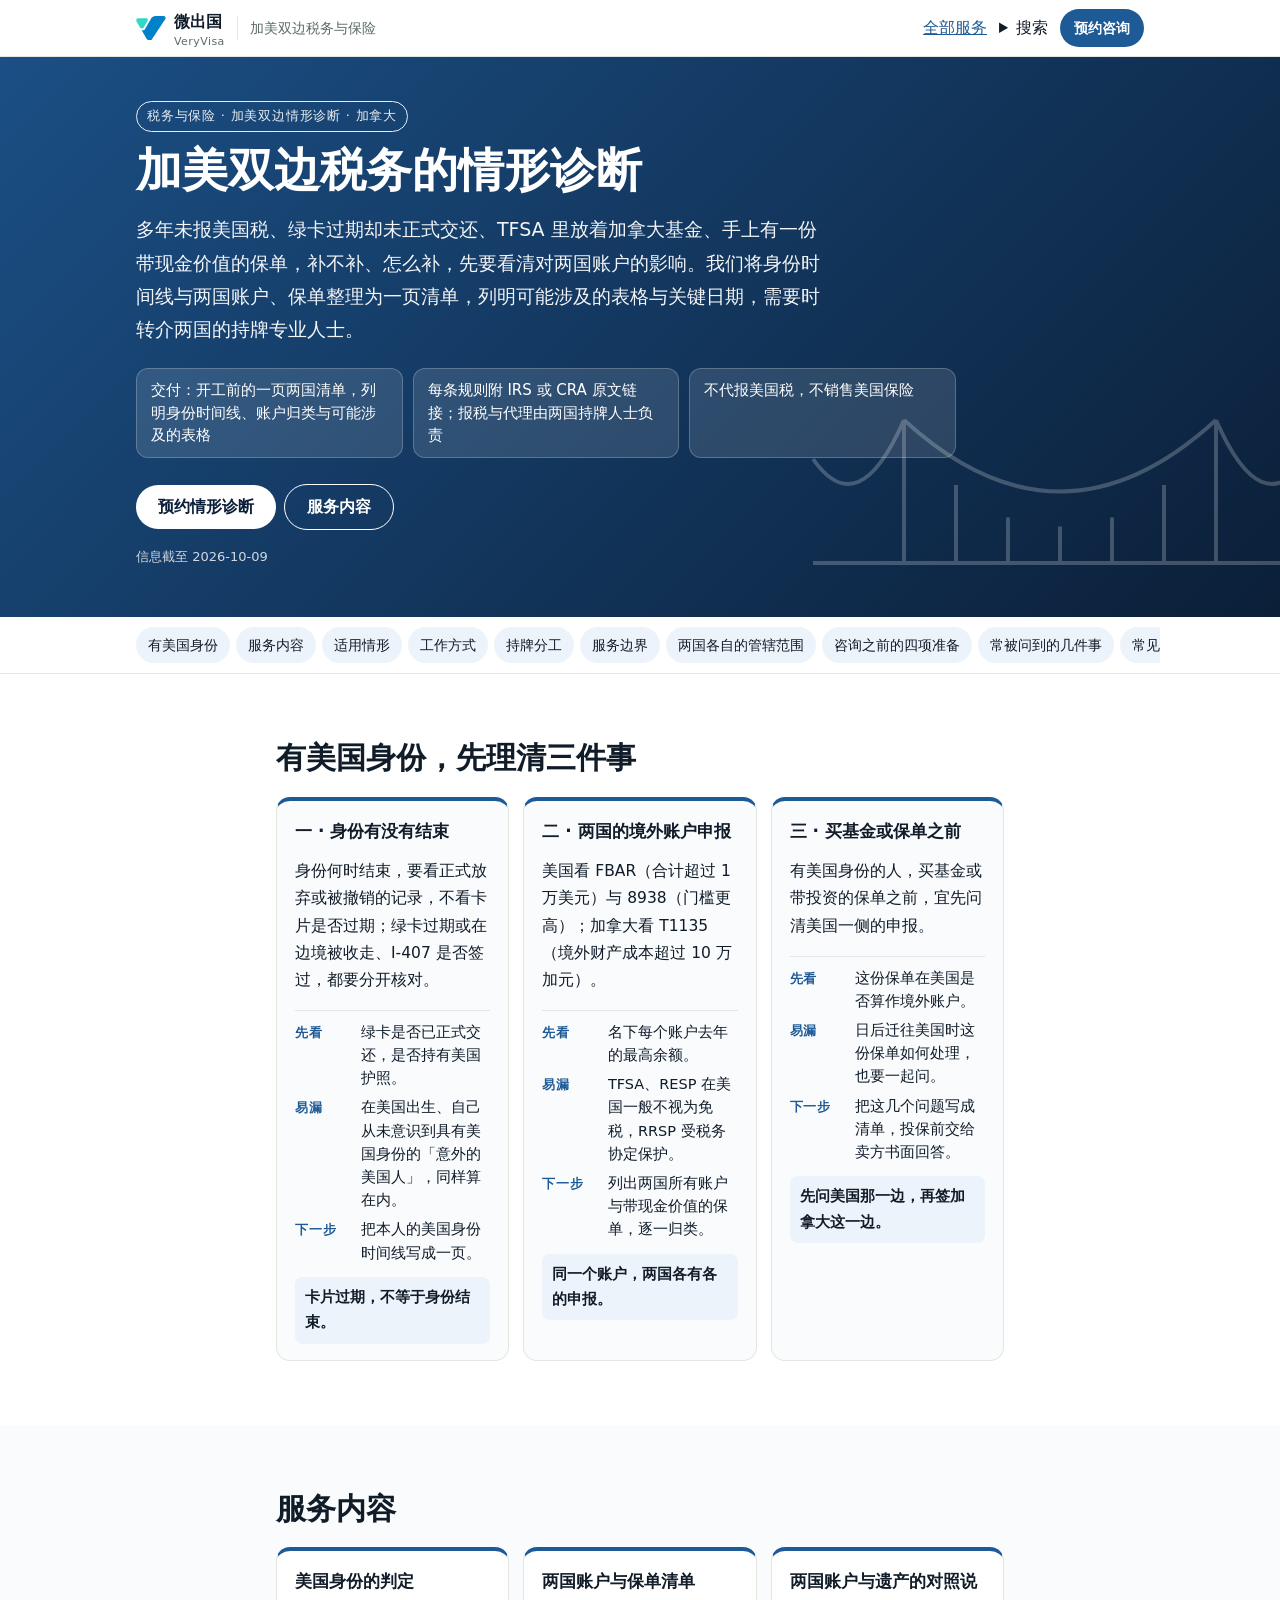
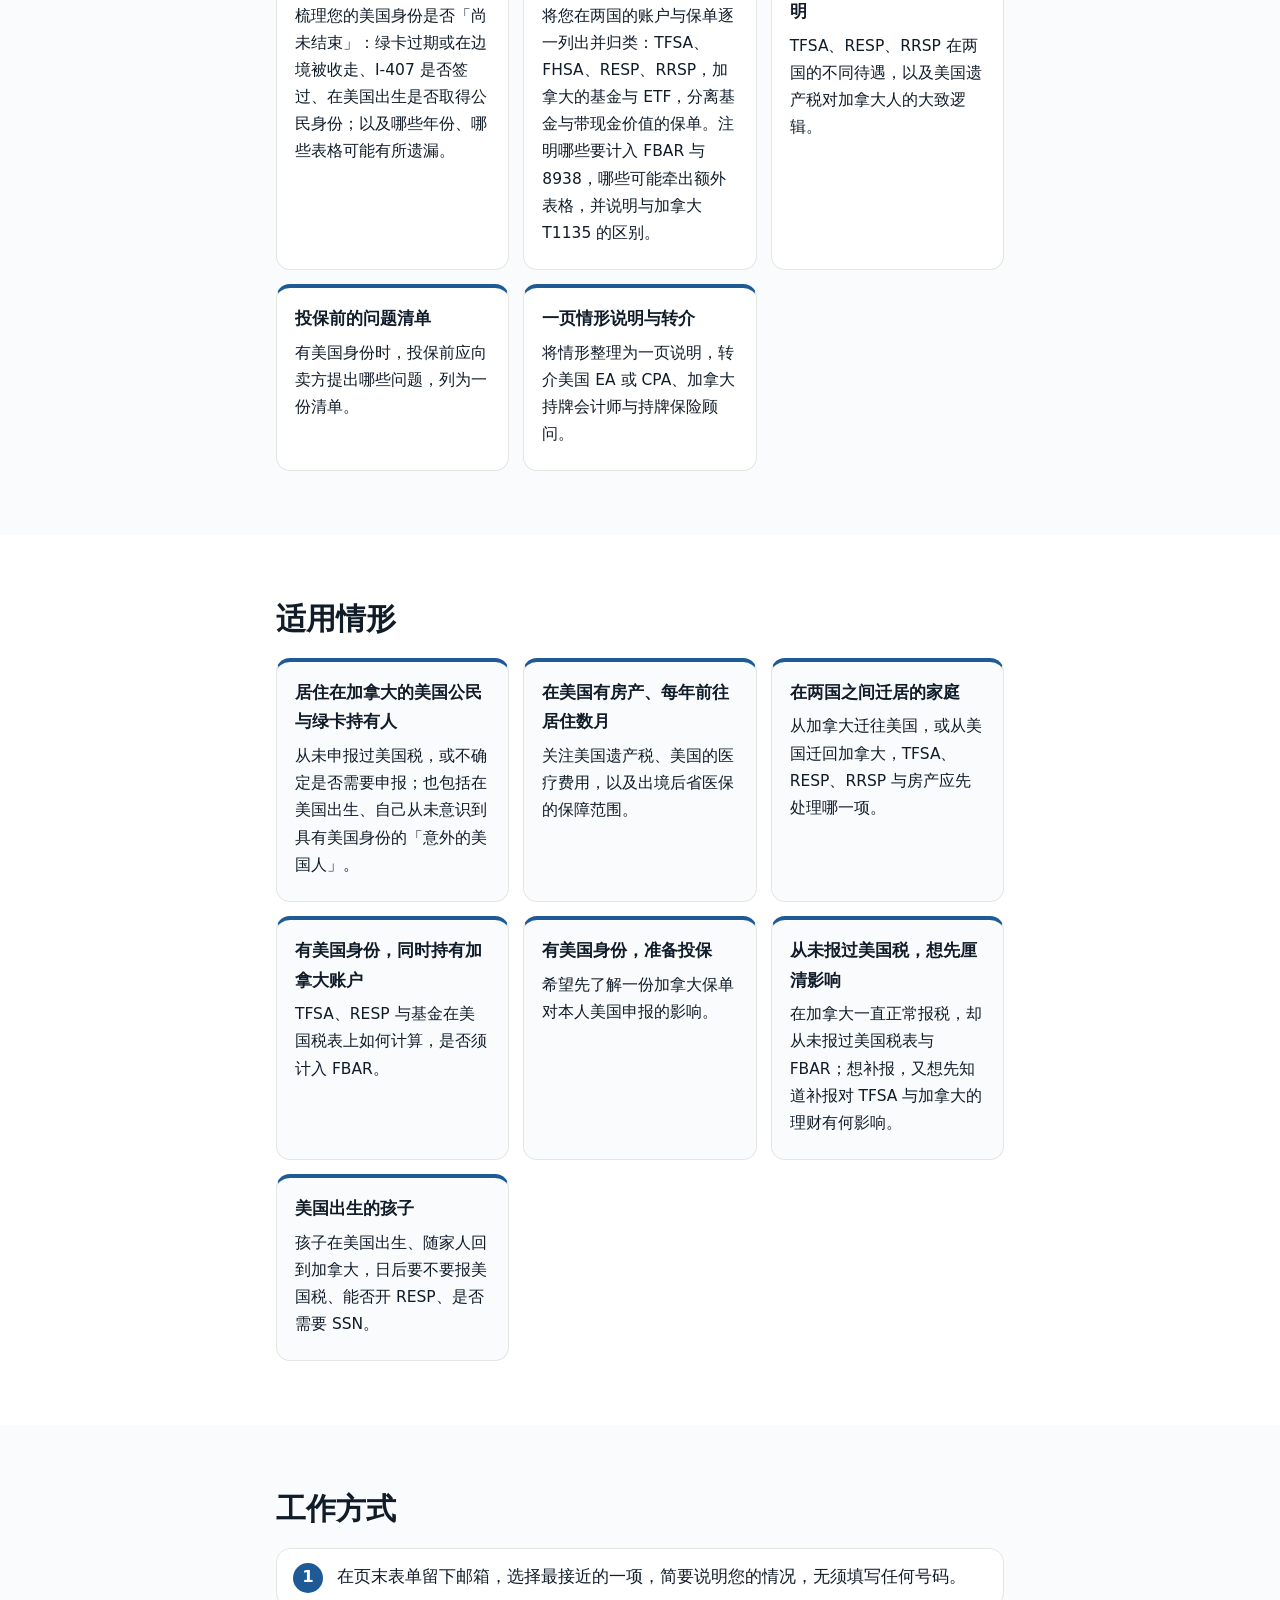
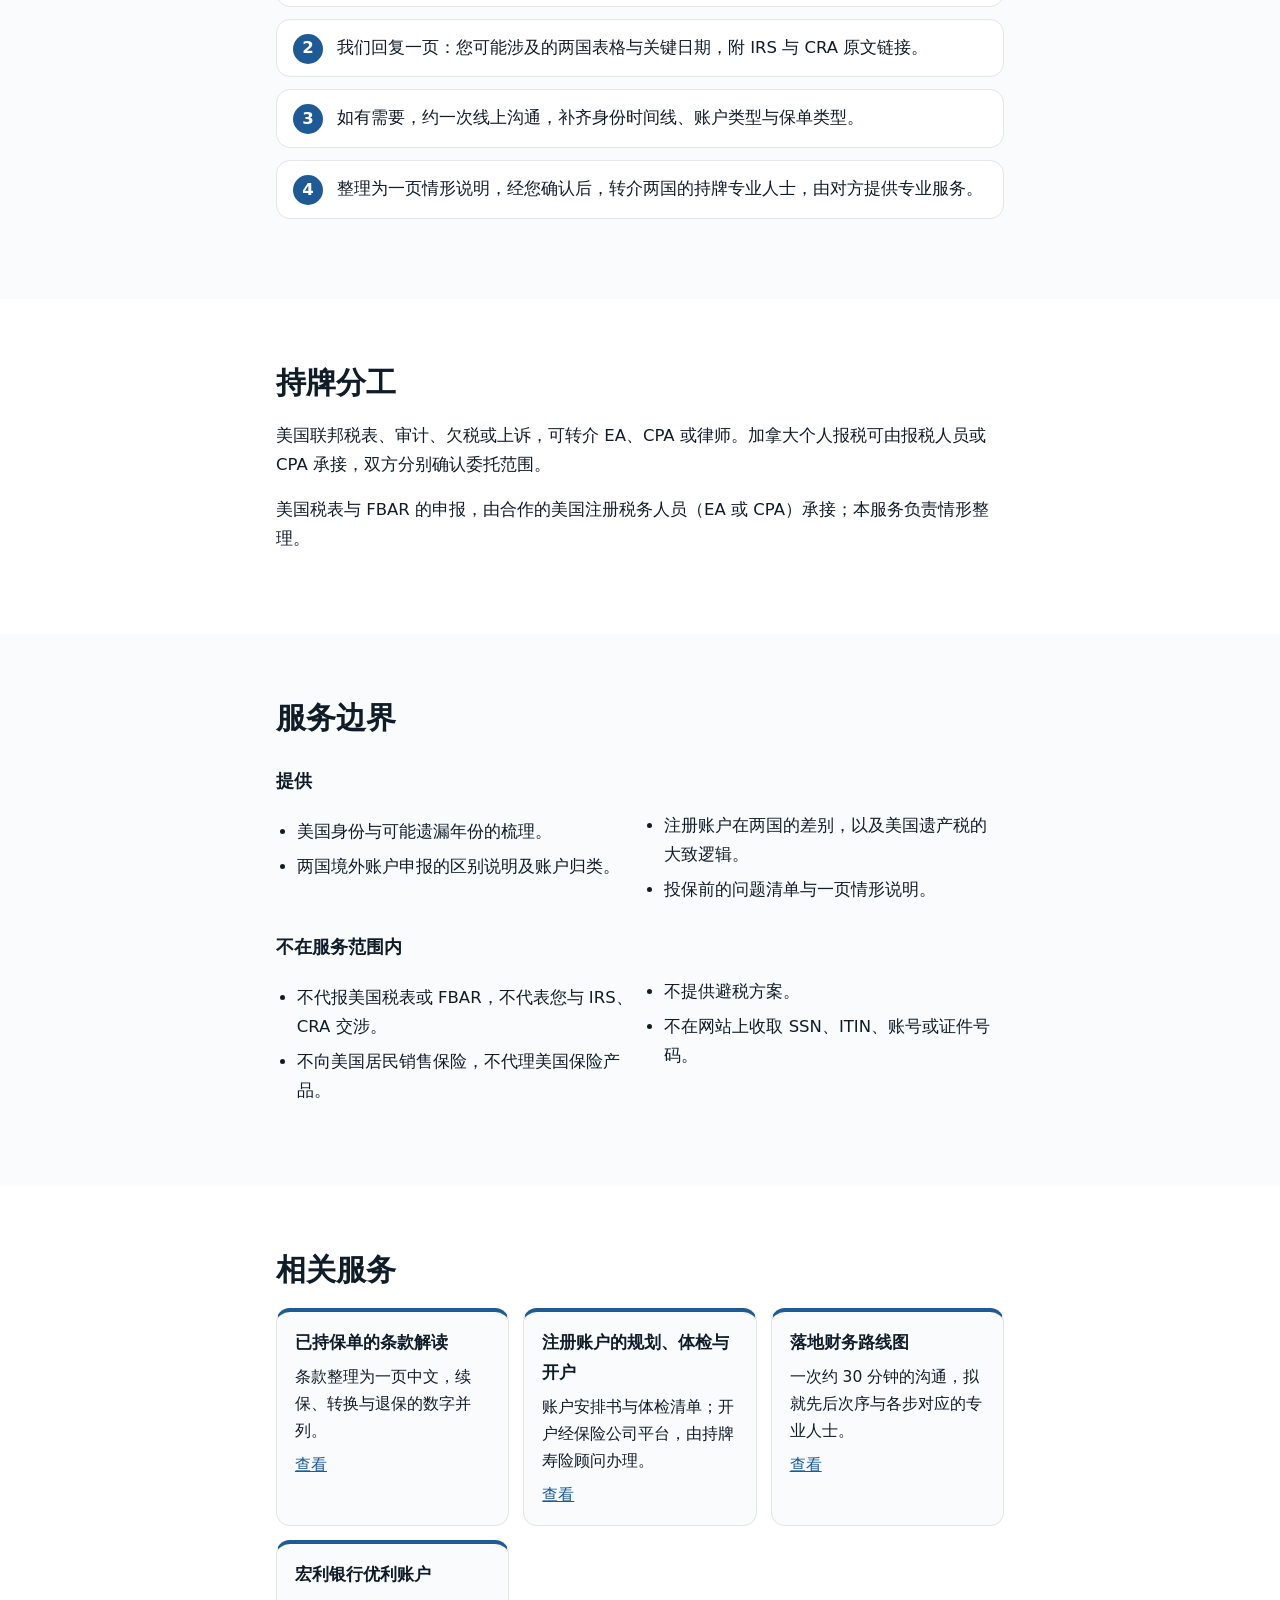
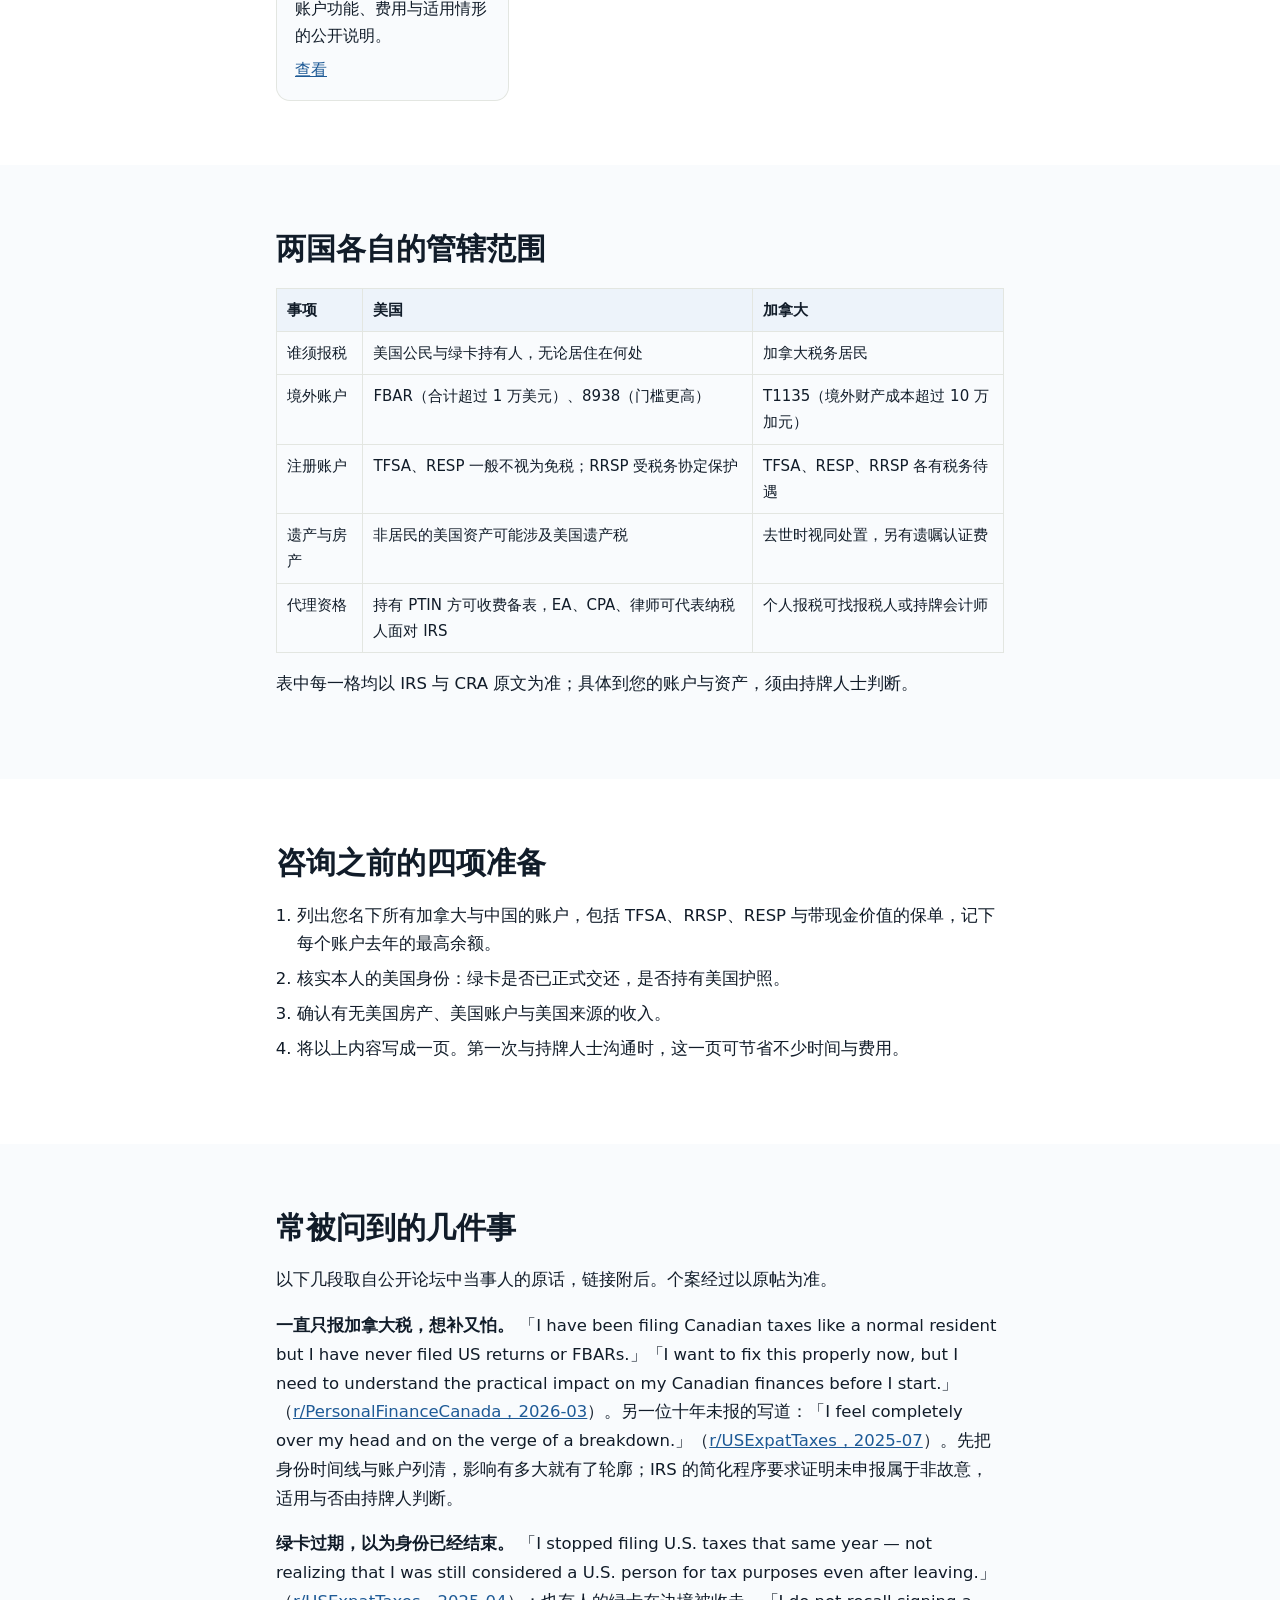
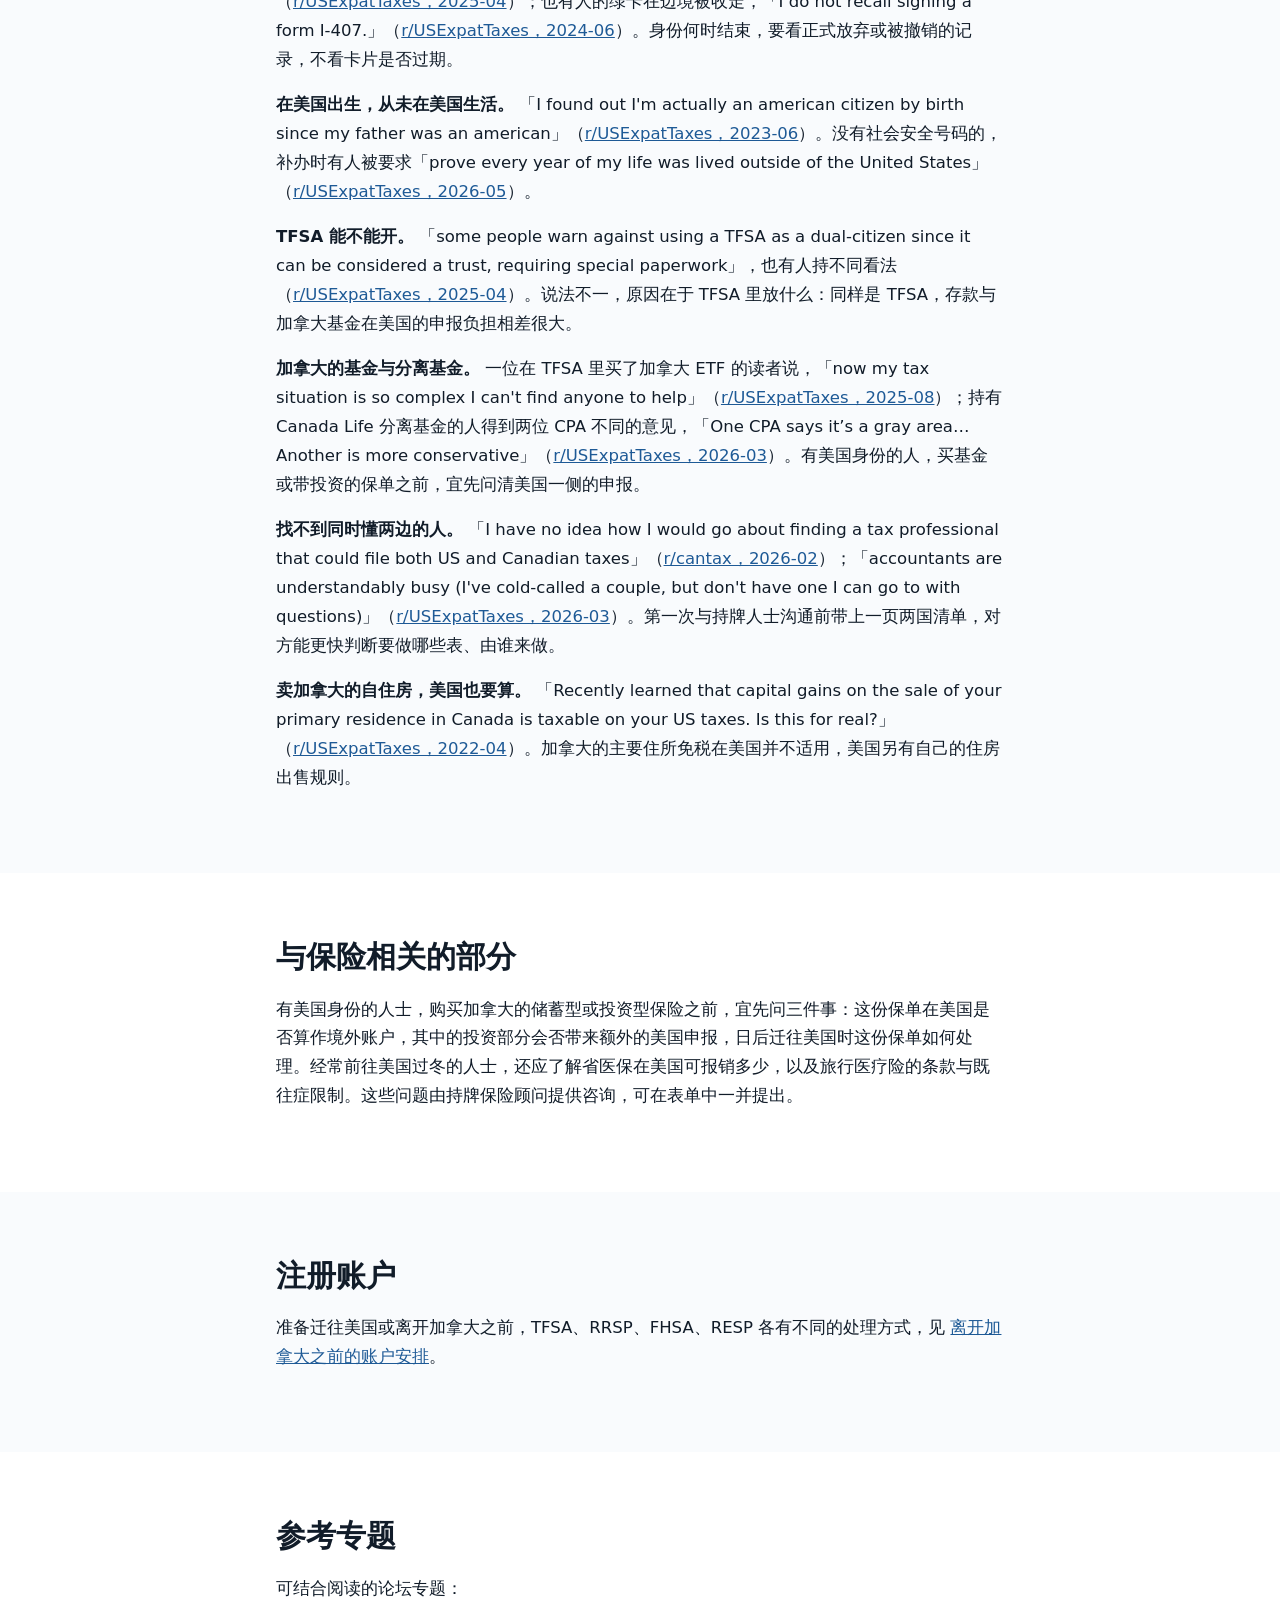
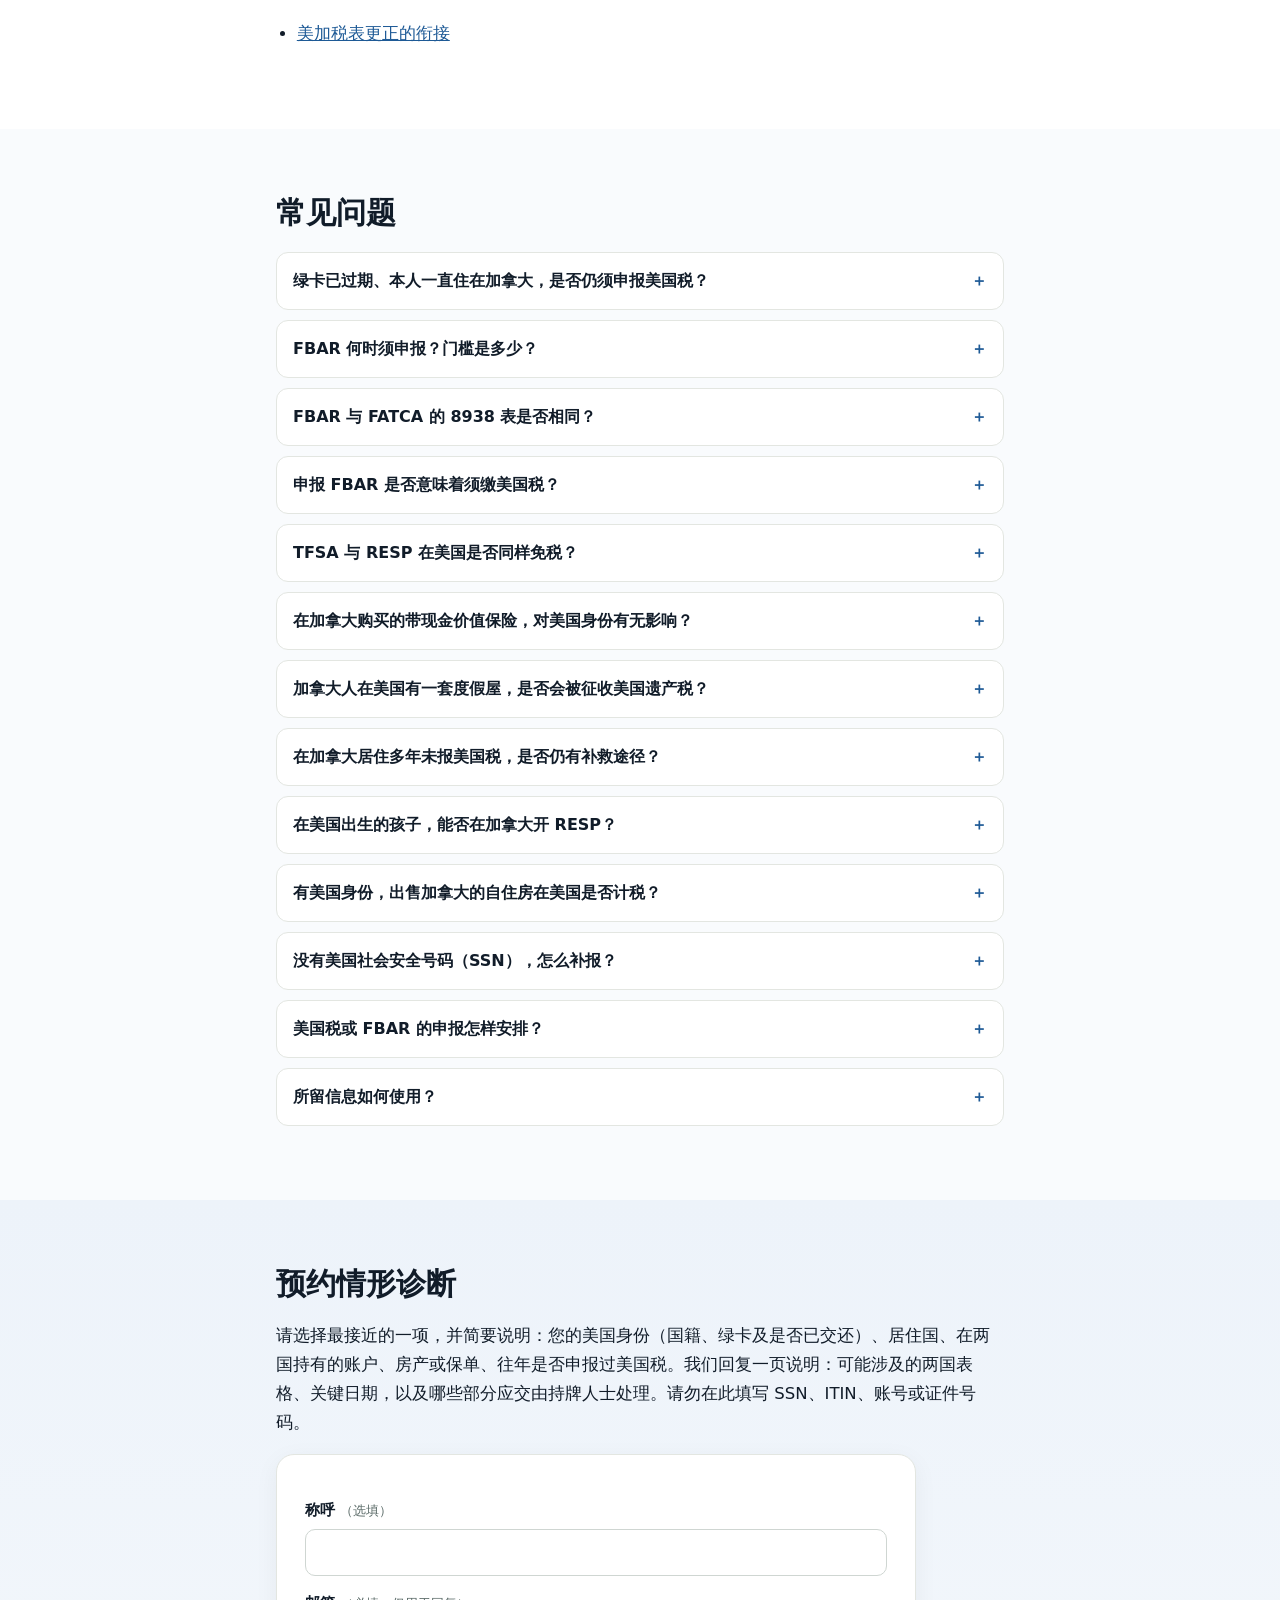
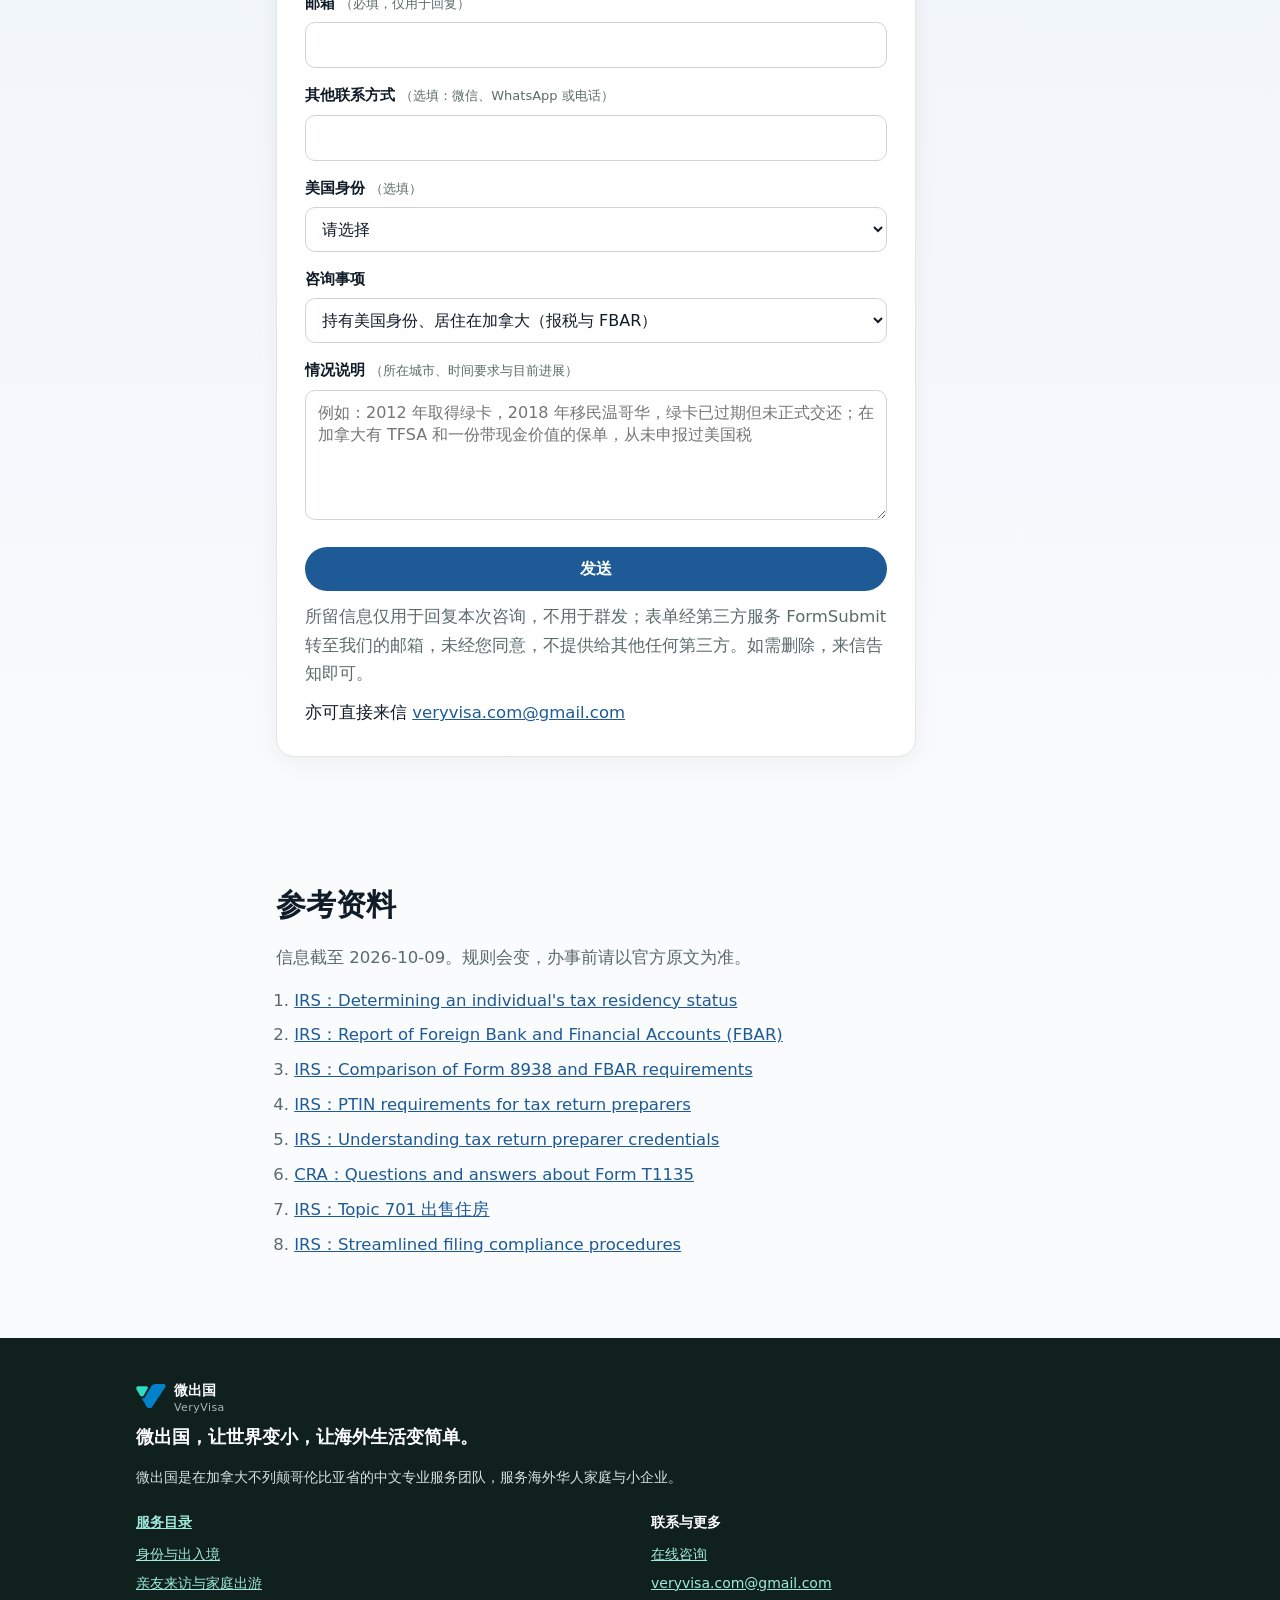
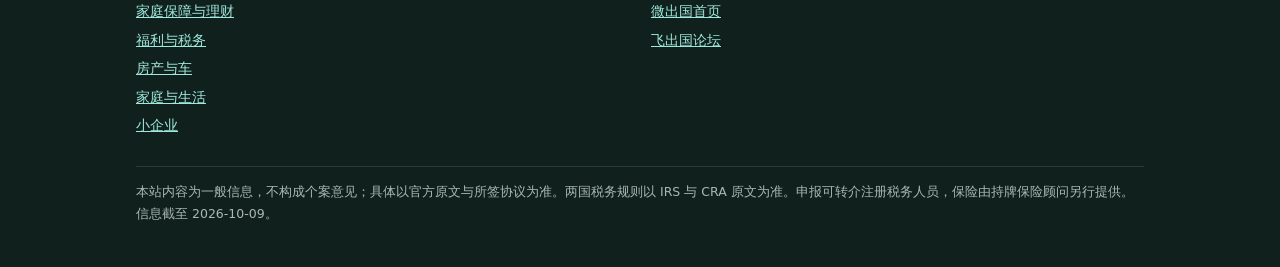
==== commit 0258498a: "publish canada-us-cross-border-tax-insurance 2026-10-22 20:39" ====
--- a/index.html
+++ b/index.html
@@ -155,7 +155,7 @@
      "name": "在美国出生的孩子，能否在加拿大开 RESP？",
      "acceptedAnswer": {
       "@type": "Answer",
-      "text": "可以开设，但美国一侧的影响要看开户人是否有美国身份、账户里放什么；孩子日后若到美国就读、不再是加拿大居民，政府补助部分的领取另有规定。宜在开户前把开户人身份、孩子身份与日后的就读打算一并列清，再请两国持牌人士判断。"
+      "text": "可以开设，但美国一侧的影响要看开户人是否有美国身份、账户里放什么；孩子日后若到美国就读、居住身份改变，补助与提款的处理可能随之不同，以 CRA 与 ESDC 关于 RESP 的原页为准。宜在开户前把开户人身份、孩子身份与日后的就读打算一并列清，再请两国持牌人士判断。"
      }
     },
     {
@@ -216,8 +216,10 @@
 <p class="asof">信息截至 2026-10-09</p>
 </div></section>
 
-<nav class="toc" aria-label="本页目录"><div class="wrap"><a href="#deliver">服务内容</a><a href="#who">适用情形</a><a href="#how">工作方式</a><a href="#license">持牌分工</a><a href="#scope">服务边界</a><a href="#map">两国各自的管辖范围</a><a href="#prepare">咨询之前的四项准备</a><a href="#asked">常被问到的几件事</a><a href="#faq">常见问题</a><a href="#contact">咨询</a></div></nav>
-<section class="sec" id="deliver"><div class="wrap narrow"><h2>服务内容</h2>
+<nav class="toc" aria-label="本页目录"><div class="wrap"><a href="#at-a-glance">有美国身份</a><a href="#deliver">服务内容</a><a href="#who">适用情形</a><a href="#how">工作方式</a><a href="#license">持牌分工</a><a href="#scope">服务边界</a><a href="#map">两国各自的管辖范围</a><a href="#prepare">咨询之前的四项准备</a><a href="#asked">常被问到的几件事</a><a href="#faq">常见问题</a><a href="#contact">咨询</a></div></nav>
+<section class="sec" id="at-a-glance"><div class="wrap narrow"><h2>有美国身份，先理清三件事</h2>
+<div class="cards kcards"><article class="card kcard" id="card-us-status"><h3>一 · 身份有没有结束</h3><div class="kc-body"><p>身份何时结束，要看正式放弃或被撤销的记录，不看卡片是否过期；绿卡过期或在边境被收走、I-407 是否签过，都要分开核对。</p></div><dl class="kc-guide"><div><dt>先看</dt><dd>绿卡是否已正式交还，是否持有美国护照。</dd></div><div><dt>易漏</dt><dd>在美国出生、自己从未意识到具有美国身份的「意外的美国人」，同样算在内。</dd></div><div><dt>下一步</dt><dd>把本人的美国身份时间线写成一页。</dd></div></dl><p class="kc-take">卡片过期，不等于身份结束。</p></article><article class="card kcard" id="card-foreign-accounts"><h3>二 · 两国的境外账户申报</h3><div class="kc-body"><p>美国看 FBAR（合计超过 1 万美元）与 8938（门槛更高）；加拿大看 T1135（境外财产成本超过 10 万加元）。</p></div><dl class="kc-guide"><div><dt>先看</dt><dd>名下每个账户去年的最高余额。</dd></div><div><dt>易漏</dt><dd>TFSA、RESP 在美国一般不视为免税，RRSP 受税务协定保护。</dd></div><div><dt>下一步</dt><dd>列出两国所有账户与带现金价值的保单，逐一归类。</dd></div></dl><p class="kc-take">同一个账户，两国各有各的申报。</p></article><article class="card kcard" id="card-before-buying"><h3>三 · 买基金或保单之前</h3><div class="kc-body"><p>有美国身份的人，买基金或带投资的保单之前，宜先问清美国一侧的申报。</p></div><dl class="kc-guide"><div><dt>先看</dt><dd>这份保单在美国是否算作境外账户。</dd></div><div><dt>易漏</dt><dd>日后迁往美国时这份保单如何处理，也要一起问。</dd></div><div><dt>下一步</dt><dd>把这几个问题写成清单，投保前交给卖方书面回答。</dd></div></dl><p class="kc-take">先问美国那一边，再签加拿大这一边。</p></article></div>
+</div></section><section class="sec" id="deliver"><div class="wrap narrow"><h2>服务内容</h2>
 <div class="cards"><div class="card"><h3>美国身份的判定</h3><p>梳理您的美国身份是否「尚未结束」：绿卡过期或在边境被收走、I-407 是否签过、在美国出生是否取得公民身份；以及哪些年份、哪些表格可能有所遗漏。</p></div><div class="card"><h3>两国账户与保单清单</h3><p>将您在两国的账户与保单逐一列出并归类：TFSA、FHSA、RESP、RRSP，加拿大的基金与 ETF，分离基金与带现金价值的保单。注明哪些要计入 FBAR 与 8938，哪些可能牵出额外表格，并说明与加拿大 T1135 的区别。</p></div><div class="card"><h3>两国账户与遗产的对照说明</h3><p>TFSA、RESP、RRSP 在两国的不同待遇，以及美国遗产税对加拿大人的大致逻辑。</p></div><div class="card"><h3>投保前的问题清单</h3><p>有美国身份时，投保前应向卖方提出哪些问题，列为一份清单。</p></div><div class="card"><h3>一页情形说明与转介</h3><p>将情形整理为一页说明，转介美国 EA 或 CPA、加拿大持牌会计师与持牌保险顾问。</p></div></div>
 </div></section><section class="sec" id="who"><div class="wrap narrow"><h2>适用情形</h2>
 <div class="cards"><div class="card"><h3>居住在加拿大的美国公民与绿卡持有人</h3><p>从未申报过美国税，或不确定是否需要申报；也包括在美国出生、自己从未意识到具有美国身份的「意外的美国人」。</p></div><div class="card"><h3>在美国有房产、每年前往居住数月</h3><p>关注美国遗产税、美国的医疗费用，以及出境后省医保的保障范围。</p></div><div class="card"><h3>在两国之间迁居的家庭</h3><p>从加拿大迁往美国，或从美国迁回加拿大，TFSA、RESP、RRSP 与房产应先处理哪一项。</p></div><div class="card"><h3>有美国身份，同时持有加拿大账户</h3><p>TFSA、RESP 与基金在美国税表上如何计算，是否须计入 FBAR。</p></div><div class="card"><h3>有美国身份，准备投保</h3><p>希望先了解一份加拿大保单对本人美国申报的影响。</p></div><div class="card"><h3>从未报过美国税，想先厘清影响</h3><p>在加拿大一直正常报税，却从未报过美国税表与 FBAR；想补报，又想先知道补报对 TFSA 与加拿大的理财有何影响。</p></div><div class="card"><h3>美国出生的孩子</h3><p>孩子在美国出生、随家人回到加拿大，日后要不要报美国税、能否开 RESP、是否需要 SSN。</p></div></div>
@@ -250,7 +252,7 @@
 </div></section><section class="sec" id="accounts"><div class="wrap narrow"><h2>注册账户</h2>
 <p>准备迁往美国或离开加拿大之前，TFSA、RRSP、FHSA、RESP 各有不同的处理方式，见 <a href="../canada-registered-accounts/leaving-canada/">离开加拿大之前的账户安排</a>。</p>
 </div></section>
-<section class="sec" id="forum-topics"><div class="wrap narrow"><h2>参考专题</h2><p>可结合阅读的论坛专题：</p><ul><li><a href="https://bbs.fcgvisa.com/t/49597">美加税表更正的衔接</a></li></ul></div></section><section class="sec faq" id="faq"><div class="wrap narrow"><h2>常见问题</h2><details><summary>绿卡已过期、本人一直住在加拿大，是否仍须申报美国税？</summary><p>很可能需要。按美国税法的绿卡测试，一个日历年内任何时候是合法永久居民，这一年即为美国税务居民。卡片过期、本人居住在境外，都不会使这一身份自行结束，通常须正式交还或被撤销。具体以 <a href="https://www.irs.gov/individuals/international-taxpayers/determining-an-individuals-tax-residency-status" rel="noopener" target="_blank">IRS 居民身份说明</a> 及美国持牌人士的判断为准。</p></details><details><summary>FBAR 何时须申报？门槛是多少？</summary><p>一年中任何时点，您名下各境外账户的最高余额合计超过 1 万美元，即须申报。按合计计算，而非单个账户。截止日为 4 月 15 日，自动延期至 10 月 15 日，无须申请；2025 年度的自动延期截止日为 2026 年 10 月 15 日。见 <a href="https://www.irs.gov/businesses/small-businesses-self-employed/report-of-foreign-bank-and-financial-accounts-fbar" rel="noopener" target="_blank">IRS FBAR 页面</a>。</p></details><details><summary>FBAR 与 FATCA 的 8938 表是否相同？</summary><p>不同。FBAR 报送 FinCEN，8938 附于美国税表交给 IRS，门槛也不同：居住在美国境外的单身申报人，年末超过 20 万美元或年内任何时点超过 30 万美元，才须申报 8938。有时两者都须申报。对照见 <a href="https://www.irs.gov/businesses/comparison-of-form-8938-and-fbar-requirements" rel="noopener" target="_blank">IRS 8938 与 FBAR 比较</a>。</p></details><details><summary>申报 FBAR 是否意味着须缴美国税？</summary><p>不一定。FBAR 只是账户申报，并不等于须缴税；在加拿大已缴的税，美国一方通常可以抵免。但漏报 FBAR 的罚款可能重于税款本身，因此「没有税要缴」并不构成不申报的理由。</p></details><details><summary>TFSA 与 RESP 在美国是否同样免税？</summary><p>通常不。加美税务协定保护的是 RRSP 的税延，TFSA、RESP 的收益在美国一般不视为免税，账户也须计入 FBAR。账户中如持有加拿大的共同基金或 ETF，对美国人还可能涉及额外的申报。具体须由美国持牌人士审阅您的账户。</p></details><details><summary>在加拿大购买的带现金价值保险，对美国身份有无影响？</summary><p>可能有。带现金价值的保单常被视为境外金融账户，可能须计入 FBAR 与 8938；纯定期寿险没有现金价值，一般不涉及。有美国身份的人士，投保前应先问清楚；我们可提供一份应提出的问题清单，并转介持牌保险顾问。</p></details><details><summary>加拿大人在美国有一套度假屋，是否会被征收美国遗产税？</summary><p>有可能。非美国居民的美国资产，遗产税的免税额远低于美国公民与居民；加拿大居民可按美国资产占全球遗产的比例，使用加美税务协定中的一部分抵免。是否须缴、缴多少，取决于资产比例，必须由持牌人士计算。</p></details><details><summary>在加拿大居住多年未报美国税，是否仍有补救途径？</summary><p>有。IRS 为居住在境外、属于非故意漏报的人士设有简化的补报程序，符合条件可免于罚款。但它并非自动适用，须能说明漏报属于非故意。不宜自行仓促补报，也不宜等到 IRS 来信才着手；应先厘清情形，再交由持牌人士判断适用哪条途径。</p></details><details><summary>在美国出生的孩子，能否在加拿大开 RESP？</summary><p>可以开设，但美国一侧的影响要看开户人是否有美国身份、账户里放什么；孩子日后若到美国就读、不再是加拿大居民，政府补助部分的领取另有规定。宜在开户前把开户人身份、孩子身份与日后的就读打算一并列清，再请两国持牌人士判断。</p></details><details><summary>有美国身份，出售加拿大的自住房在美国是否计税？</summary><p>加拿大的主要住所免税在美国不适用。据 IRS 说明，符合持有与居住各满两年等条件的，出售主要住所的收益可排除至多 25 万美元，夫妻合并申报至多 50 万美元，超出部分在美国计税。见 <a href="https://www.irs.gov/taxtopics/tc701" rel="noopener" target="_blank">IRS Topic 701</a>。</p></details><details><summary>没有美国社会安全号码（SSN），怎么补报？</summary><p>据 IRS 简化程序页面，美国公民补报须使用有效的 SSN；没有的，须先向美国社会安全局申请。海外申请所需的证明较多，宜预留时间。见 <a href="https://www.irs.gov/individuals/international-taxpayers/streamlined-filing-compliance-procedures" rel="noopener" target="_blank">IRS：Streamlined filing compliance procedures</a>。</p></details><details><summary>美国税或 FBAR 的申报怎样安排？</summary><p>材料与年度清单整理好后，可转介美国注册税务人员（EA 或 CPA）。由您与受托人确认服务范围、申报与代理安排。</p></details><details><summary>所留信息如何使用？</summary><p>仅用于回复本次咨询，不群发，不转给第三方；转介前会先征得您的同意，只转交您同意的内容。请勿在表单中填写 SSN、账号或证件号码。</p></details></div></section>
+<section class="sec" id="forum-topics"><div class="wrap narrow"><h2>参考专题</h2><p>可结合阅读的论坛专题：</p><ul><li><a href="https://bbs.fcgvisa.com/t/49597">美加税表更正的衔接</a></li></ul></div></section><section class="sec faq" id="faq"><div class="wrap narrow"><h2>常见问题</h2><details><summary>绿卡已过期、本人一直住在加拿大，是否仍须申报美国税？</summary><p>很可能需要。按美国税法的绿卡测试，一个日历年内任何时候是合法永久居民，这一年即为美国税务居民。卡片过期、本人居住在境外，都不会使这一身份自行结束，通常须正式交还或被撤销。具体以 <a href="https://www.irs.gov/individuals/international-taxpayers/determining-an-individuals-tax-residency-status" rel="noopener" target="_blank">IRS 居民身份说明</a> 及美国持牌人士的判断为准。</p></details><details><summary>FBAR 何时须申报？门槛是多少？</summary><p>一年中任何时点，您名下各境外账户的最高余额合计超过 1 万美元，即须申报。按合计计算，而非单个账户。截止日为 4 月 15 日，自动延期至 10 月 15 日，无须申请；2025 年度的自动延期截止日为 2026 年 10 月 15 日。见 <a href="https://www.irs.gov/businesses/small-businesses-self-employed/report-of-foreign-bank-and-financial-accounts-fbar" rel="noopener" target="_blank">IRS FBAR 页面</a>。</p></details><details><summary>FBAR 与 FATCA 的 8938 表是否相同？</summary><p>不同。FBAR 报送 FinCEN，8938 附于美国税表交给 IRS，门槛也不同：居住在美国境外的单身申报人，年末超过 20 万美元或年内任何时点超过 30 万美元，才须申报 8938。有时两者都须申报。对照见 <a href="https://www.irs.gov/businesses/comparison-of-form-8938-and-fbar-requirements" rel="noopener" target="_blank">IRS 8938 与 FBAR 比较</a>。</p></details><details><summary>申报 FBAR 是否意味着须缴美国税？</summary><p>不一定。FBAR 只是账户申报，并不等于须缴税；在加拿大已缴的税，美国一方通常可以抵免。但漏报 FBAR 的罚款可能重于税款本身，因此「没有税要缴」并不构成不申报的理由。</p></details><details><summary>TFSA 与 RESP 在美国是否同样免税？</summary><p>通常不。加美税务协定保护的是 RRSP 的税延，TFSA、RESP 的收益在美国一般不视为免税，账户也须计入 FBAR。账户中如持有加拿大的共同基金或 ETF，对美国人还可能涉及额外的申报。具体须由美国持牌人士审阅您的账户。</p></details><details><summary>在加拿大购买的带现金价值保险，对美国身份有无影响？</summary><p>可能有。带现金价值的保单常被视为境外金融账户，可能须计入 FBAR 与 8938；纯定期寿险没有现金价值，一般不涉及。有美国身份的人士，投保前应先问清楚；我们可提供一份应提出的问题清单，并转介持牌保险顾问。</p></details><details><summary>加拿大人在美国有一套度假屋，是否会被征收美国遗产税？</summary><p>有可能。非美国居民的美国资产，遗产税的免税额远低于美国公民与居民；加拿大居民可按美国资产占全球遗产的比例，使用加美税务协定中的一部分抵免。是否须缴、缴多少，取决于资产比例，必须由持牌人士计算。</p></details><details><summary>在加拿大居住多年未报美国税，是否仍有补救途径？</summary><p>有。IRS 为居住在境外、属于非故意漏报的人士设有简化的补报程序，符合条件可免于罚款。但它并非自动适用，须能说明漏报属于非故意。不宜自行仓促补报，也不宜等到 IRS 来信才着手；应先厘清情形，再交由持牌人士判断适用哪条途径。</p></details><details><summary>在美国出生的孩子，能否在加拿大开 RESP？</summary><p>可以开设，但美国一侧的影响要看开户人是否有美国身份、账户里放什么；孩子日后若到美国就读、居住身份改变，补助与提款的处理可能随之不同，以 CRA 与 ESDC 关于 RESP 的原页为准。宜在开户前把开户人身份、孩子身份与日后的就读打算一并列清，再请两国持牌人士判断。</p></details><details><summary>有美国身份，出售加拿大的自住房在美国是否计税？</summary><p>加拿大的主要住所免税在美国不适用。据 IRS 说明，符合持有与居住各满两年等条件的，出售主要住所的收益可排除至多 25 万美元，夫妻合并申报至多 50 万美元，超出部分在美国计税。见 <a href="https://www.irs.gov/taxtopics/tc701" rel="noopener" target="_blank">IRS Topic 701</a>。</p></details><details><summary>没有美国社会安全号码（SSN），怎么补报？</summary><p>据 IRS 简化程序页面，美国公民补报须使用有效的 SSN；没有的，须先向美国社会安全局申请。海外申请所需的证明较多，宜预留时间。见 <a href="https://www.irs.gov/individuals/international-taxpayers/streamlined-filing-compliance-procedures" rel="noopener" target="_blank">IRS：Streamlined filing compliance procedures</a>。</p></details><details><summary>美国税或 FBAR 的申报怎样安排？</summary><p>材料与年度清单整理好后，可转介美国注册税务人员（EA 或 CPA）。由您与受托人确认服务范围、申报与代理安排。</p></details><details><summary>所留信息如何使用？</summary><p>仅用于回复本次咨询，不群发，不转给第三方；转介前会先征得您的同意，只转交您同意的内容。请勿在表单中填写 SSN、账号或证件号码。</p></details></div></section>
 
 <section class="sec contact" id="contact"><div class="wrap narrow">
 <h2>预约情形诊断</h2>
--- a/assets/site.css
+++ b/assets/site.css
@@ -59,6 +59,15 @@
 .sec:nth-of-type(even) .card{background:var(--bg)}
 .card h3{margin:0 0 6px;font-size:17px}
 .card p,.card li{font-size:15.5px;margin:6px 0}
+.kcards{counter-reset:none}
+.kcard{display:flex;flex-direction:column;gap:2px;scroll-margin-top:80px}
+.kcard .kc-no{margin:0;font-size:12px;letter-spacing:.18em;color:var(--accent);font-weight:700}
+.kcard .kc-body p{margin:4px 0 8px}
+.kc-guide{margin:6px 0 0;padding:10px 0 0;border-top:1px solid var(--line);display:grid;gap:6px}
+.kc-guide div{display:grid;grid-template-columns:3.6em 1fr;gap:8px;align-items:baseline}
+.kc-guide dt{font-size:12.5px;font-weight:700;color:var(--accent);letter-spacing:.06em}
+.kc-guide dd{margin:0;font-size:14.5px;line-height:1.6}
+.kc-take{margin:10px 0 0!important;padding:8px 10px;background:var(--soft);border-radius:8px;font-size:14.5px!important;font-weight:600}
 .steps{list-style:none;counter-reset:s;padding:0!important;display:grid;gap:12px}
 .steps li{counter-increment:s;position:relative;background:var(--card);border:1px solid var(--line);border-radius:var(--radius);padding:14px 16px 14px 60px;margin:0}
 .steps li::before{content:counter(s);position:absolute;left:16px;top:14px;width:30px;height:30px;border-radius:50%;background:var(--accent);color:var(--accent-ink);font-weight:700;display:flex;align-items:center;justify-content:center}
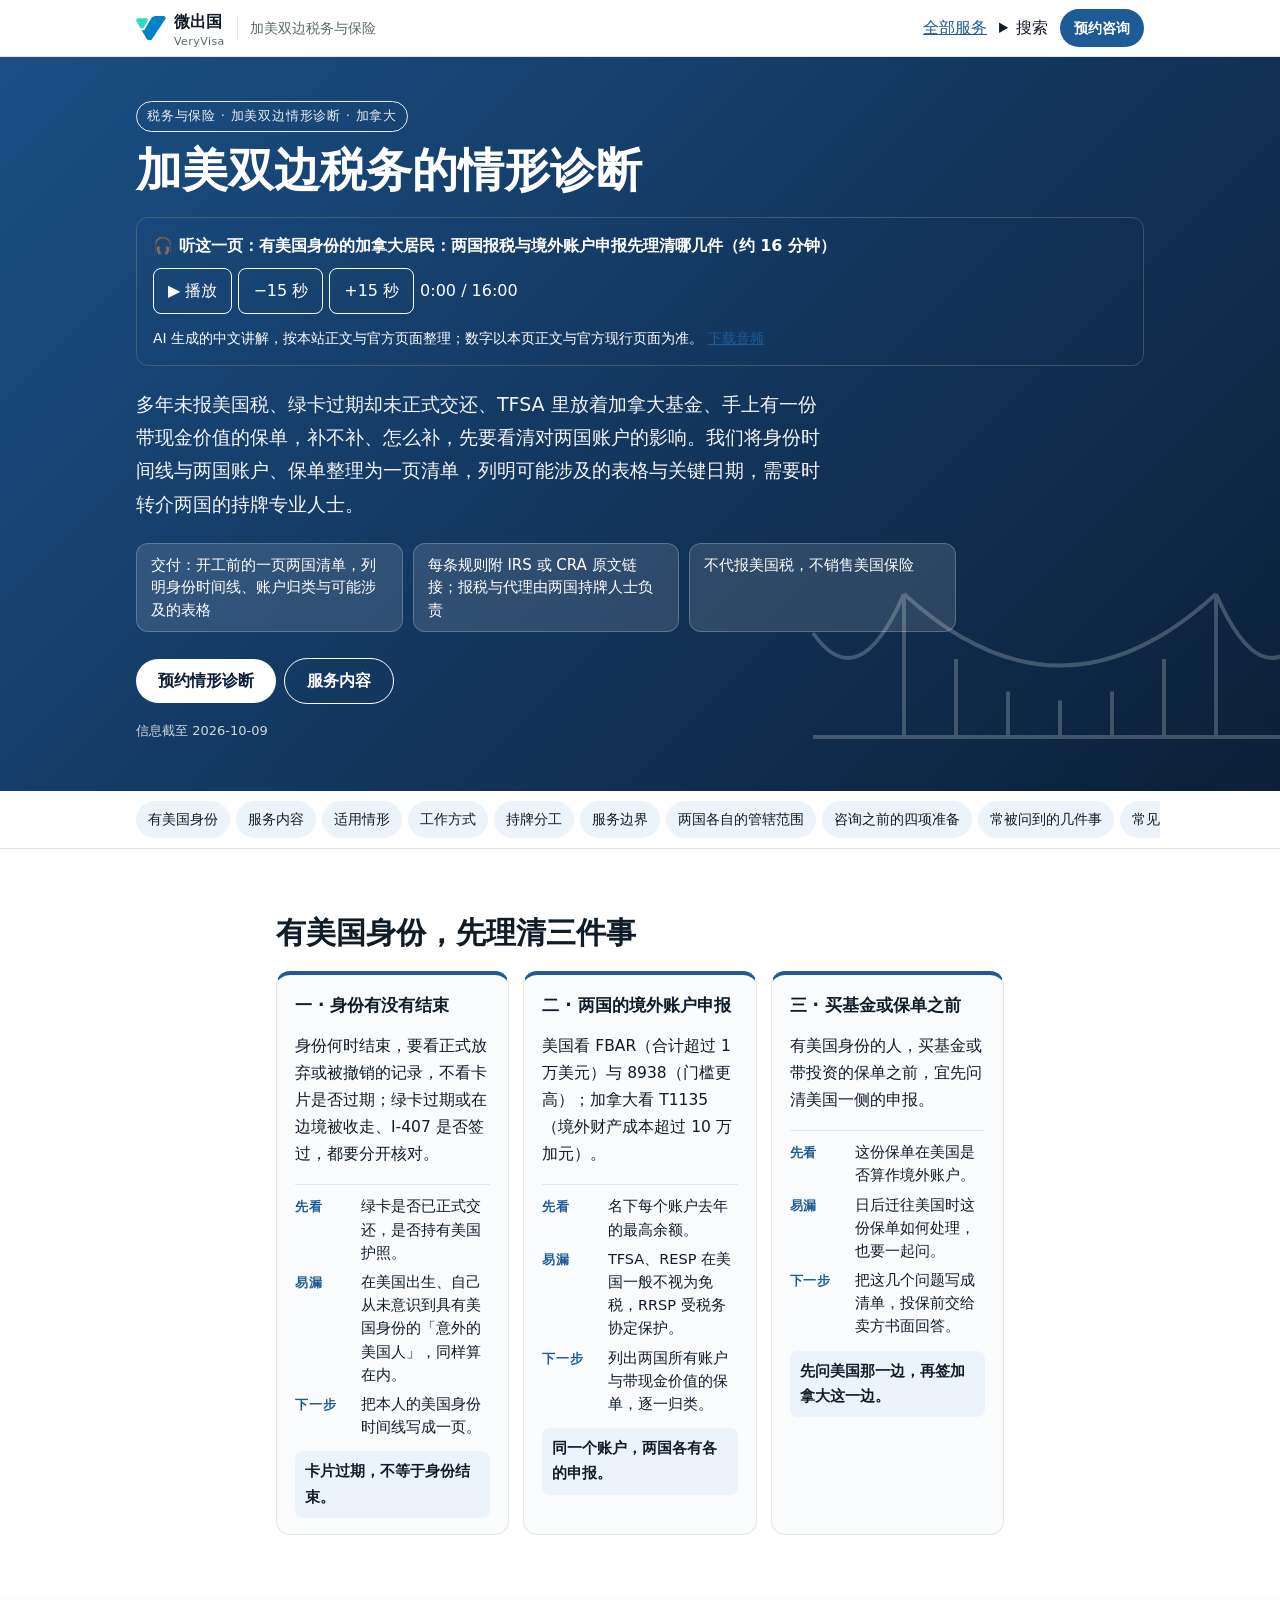
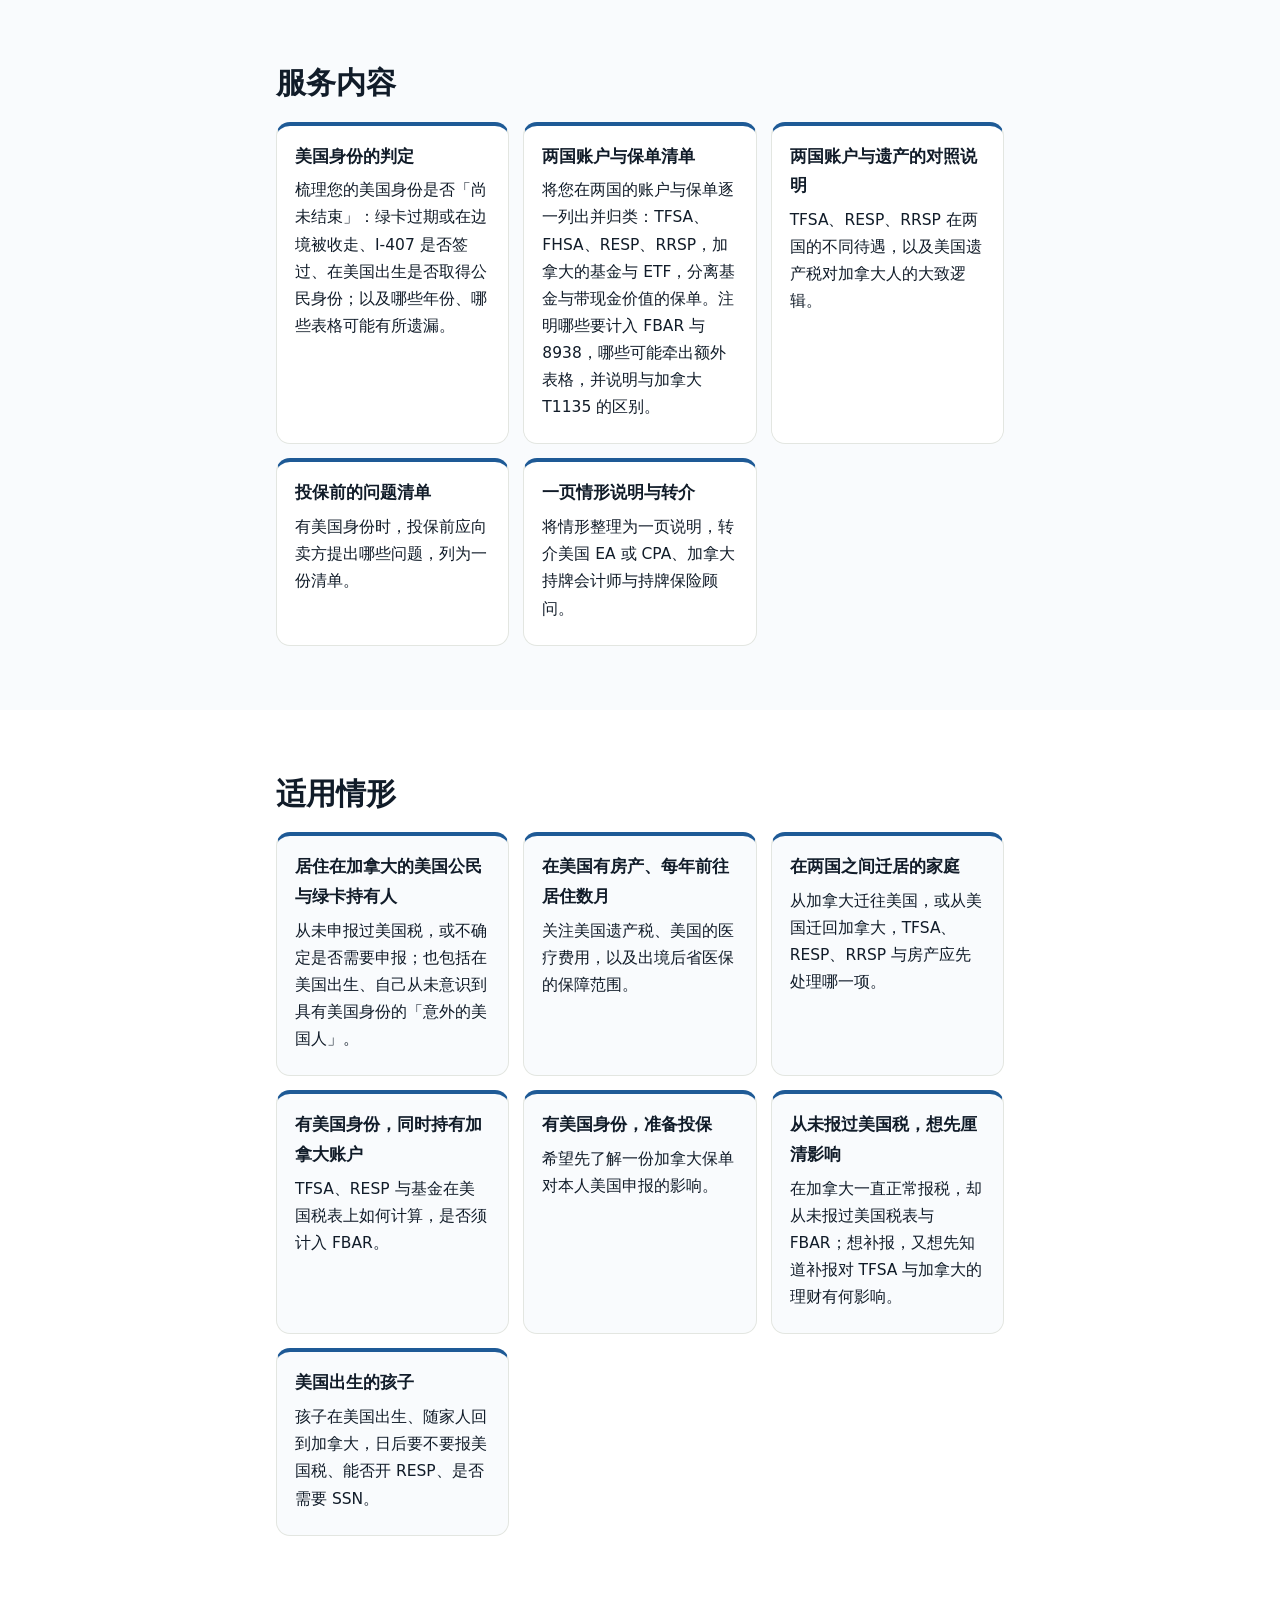
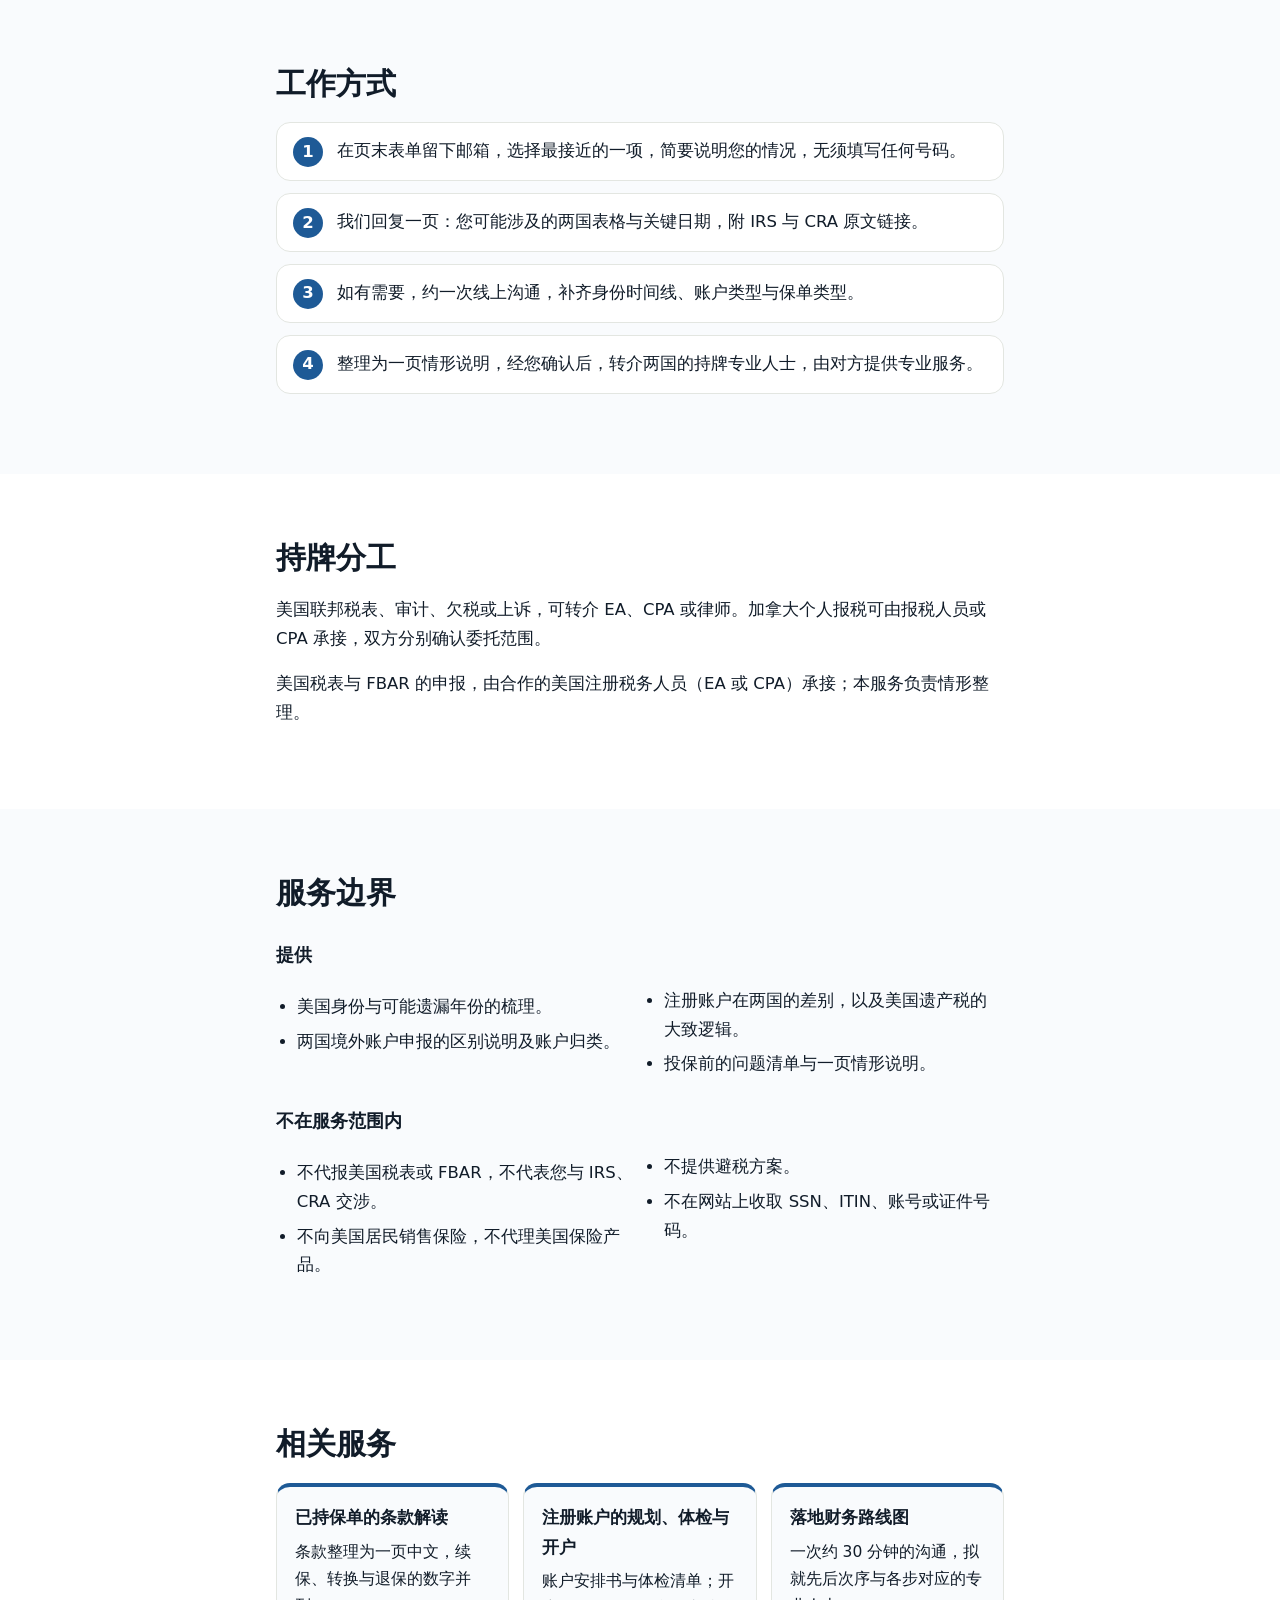
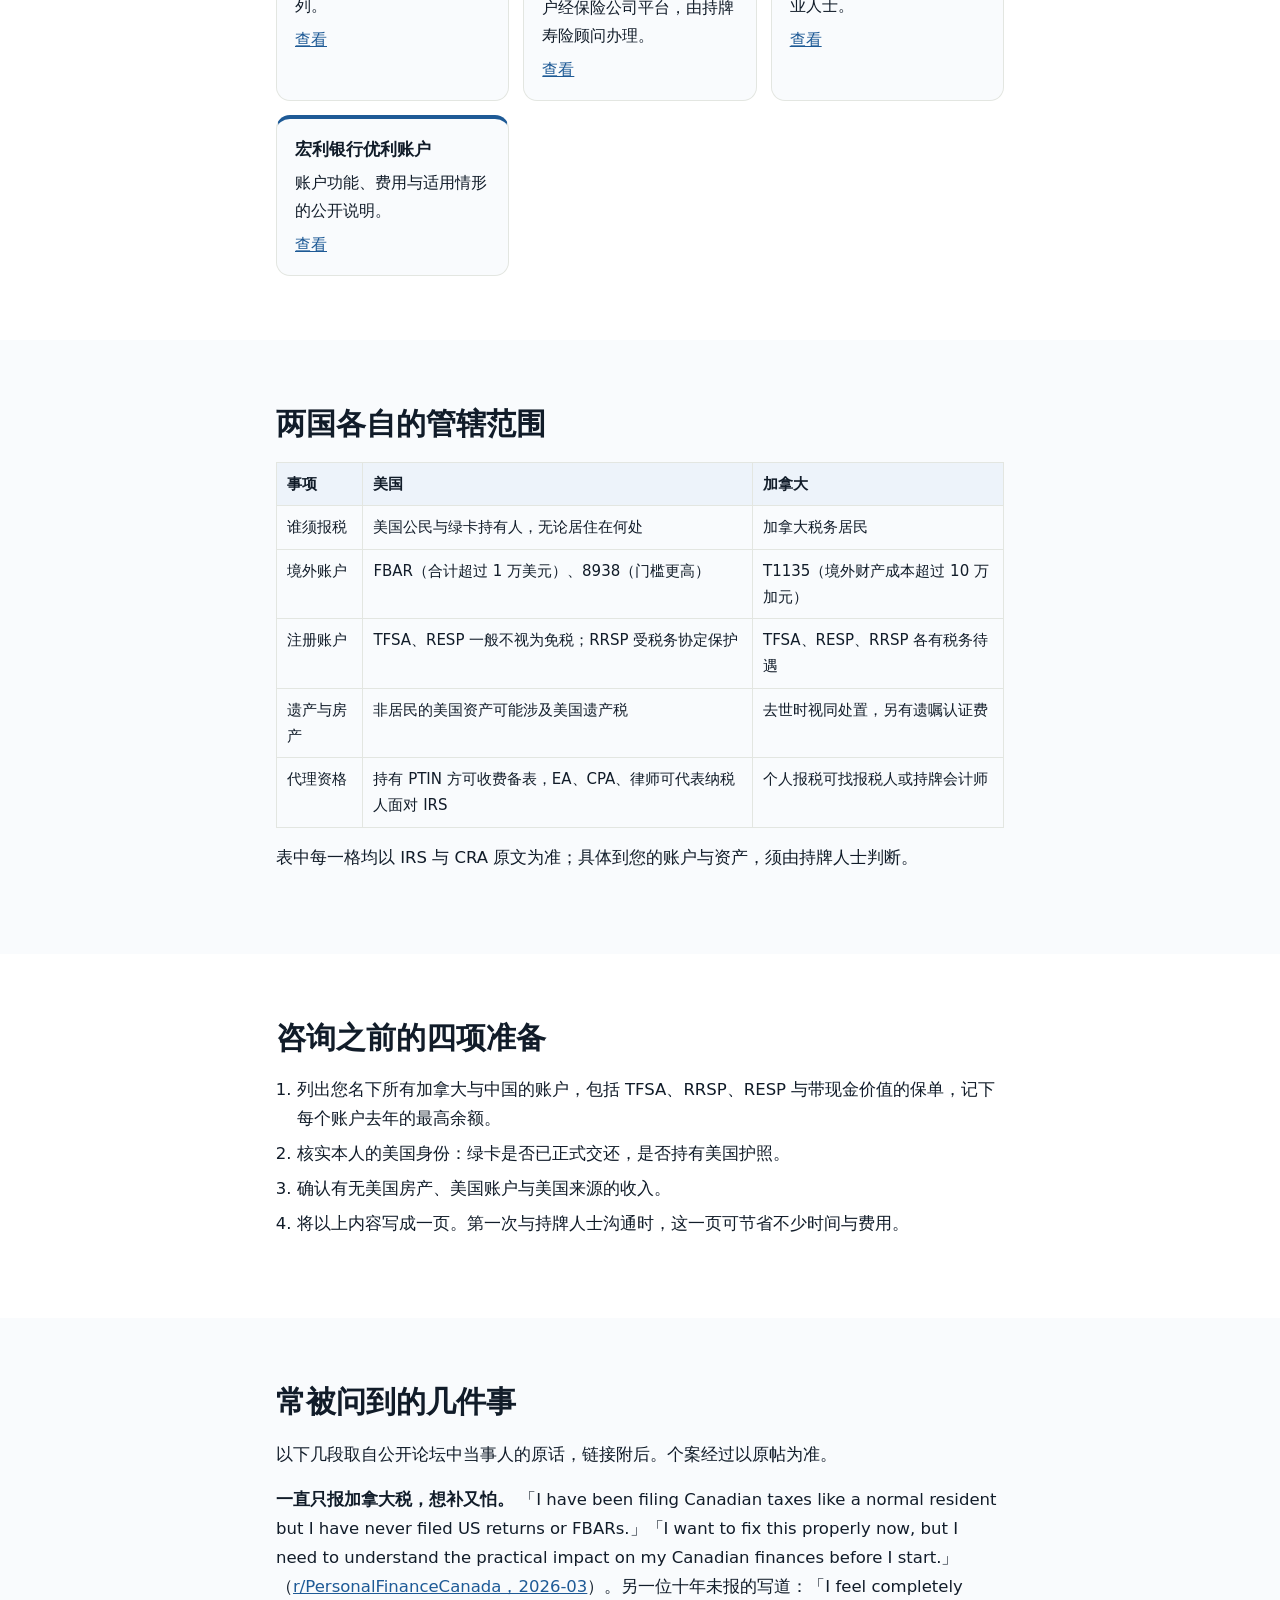
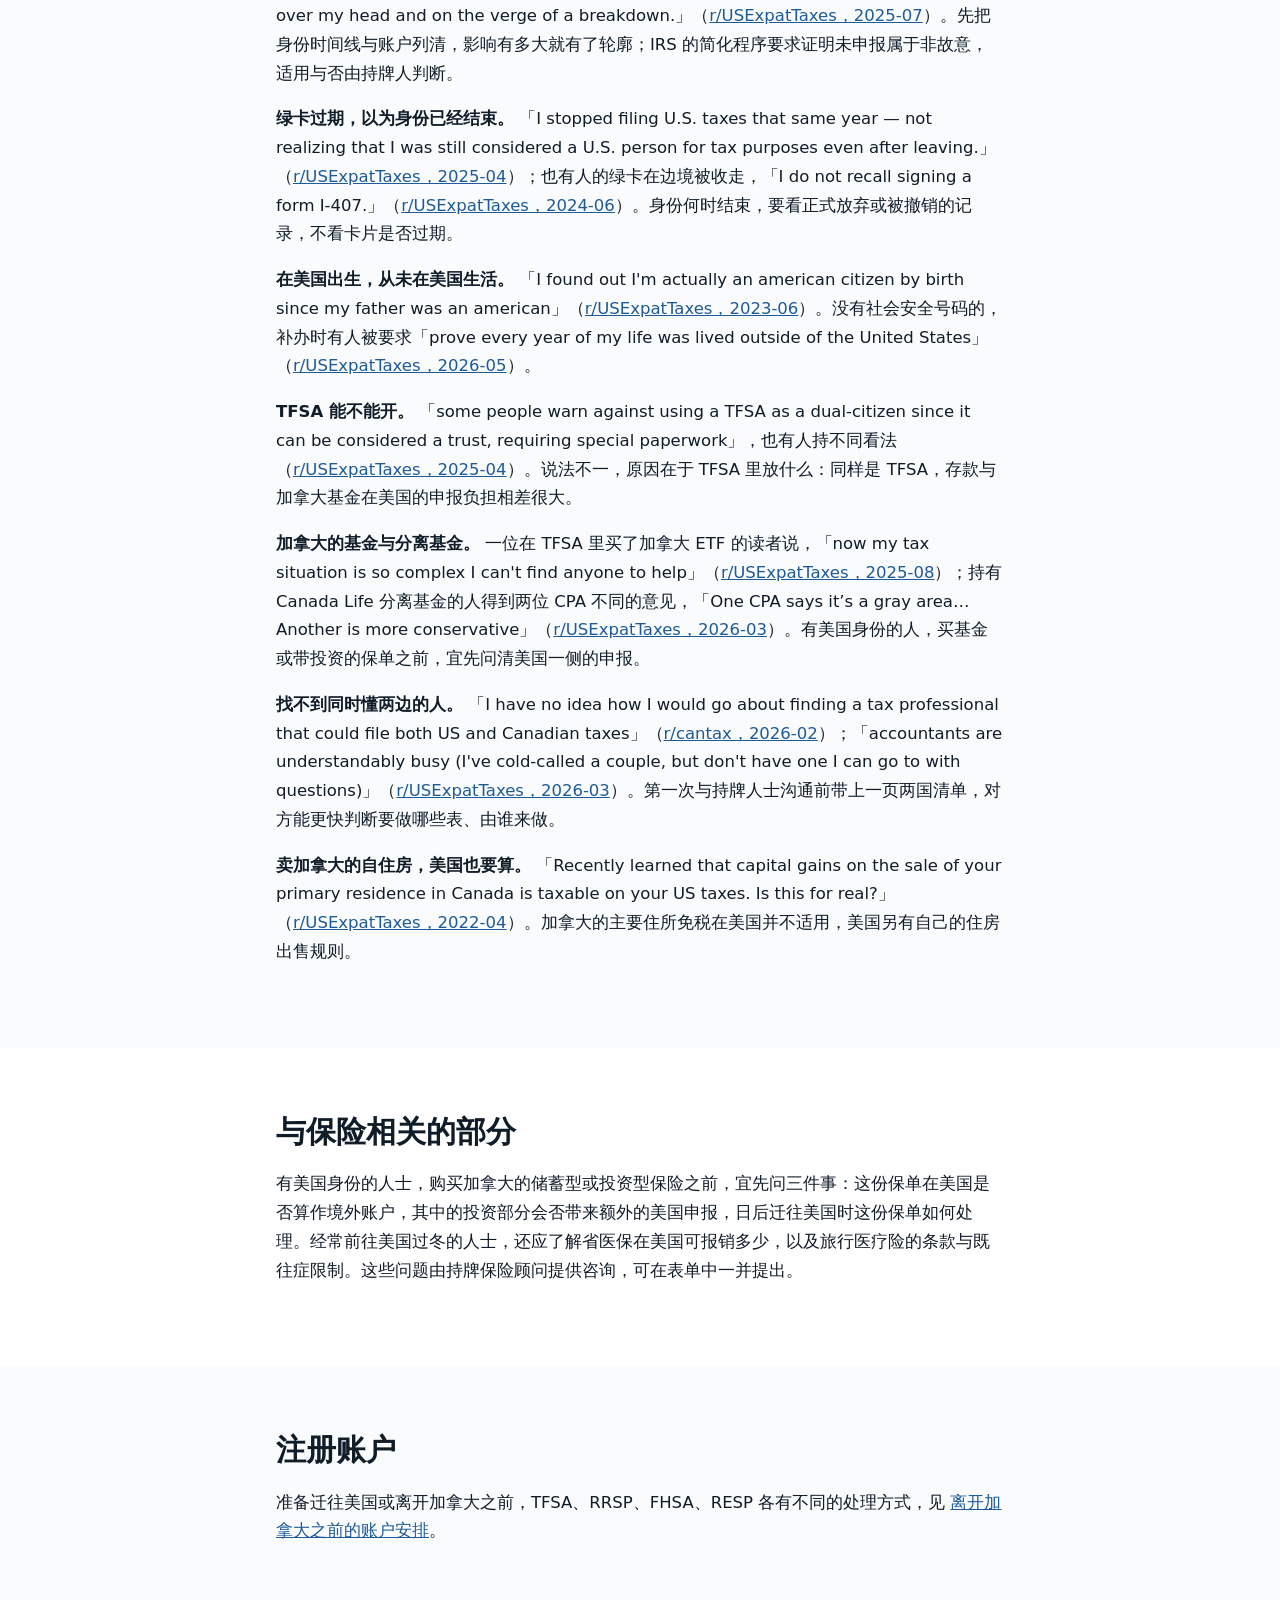
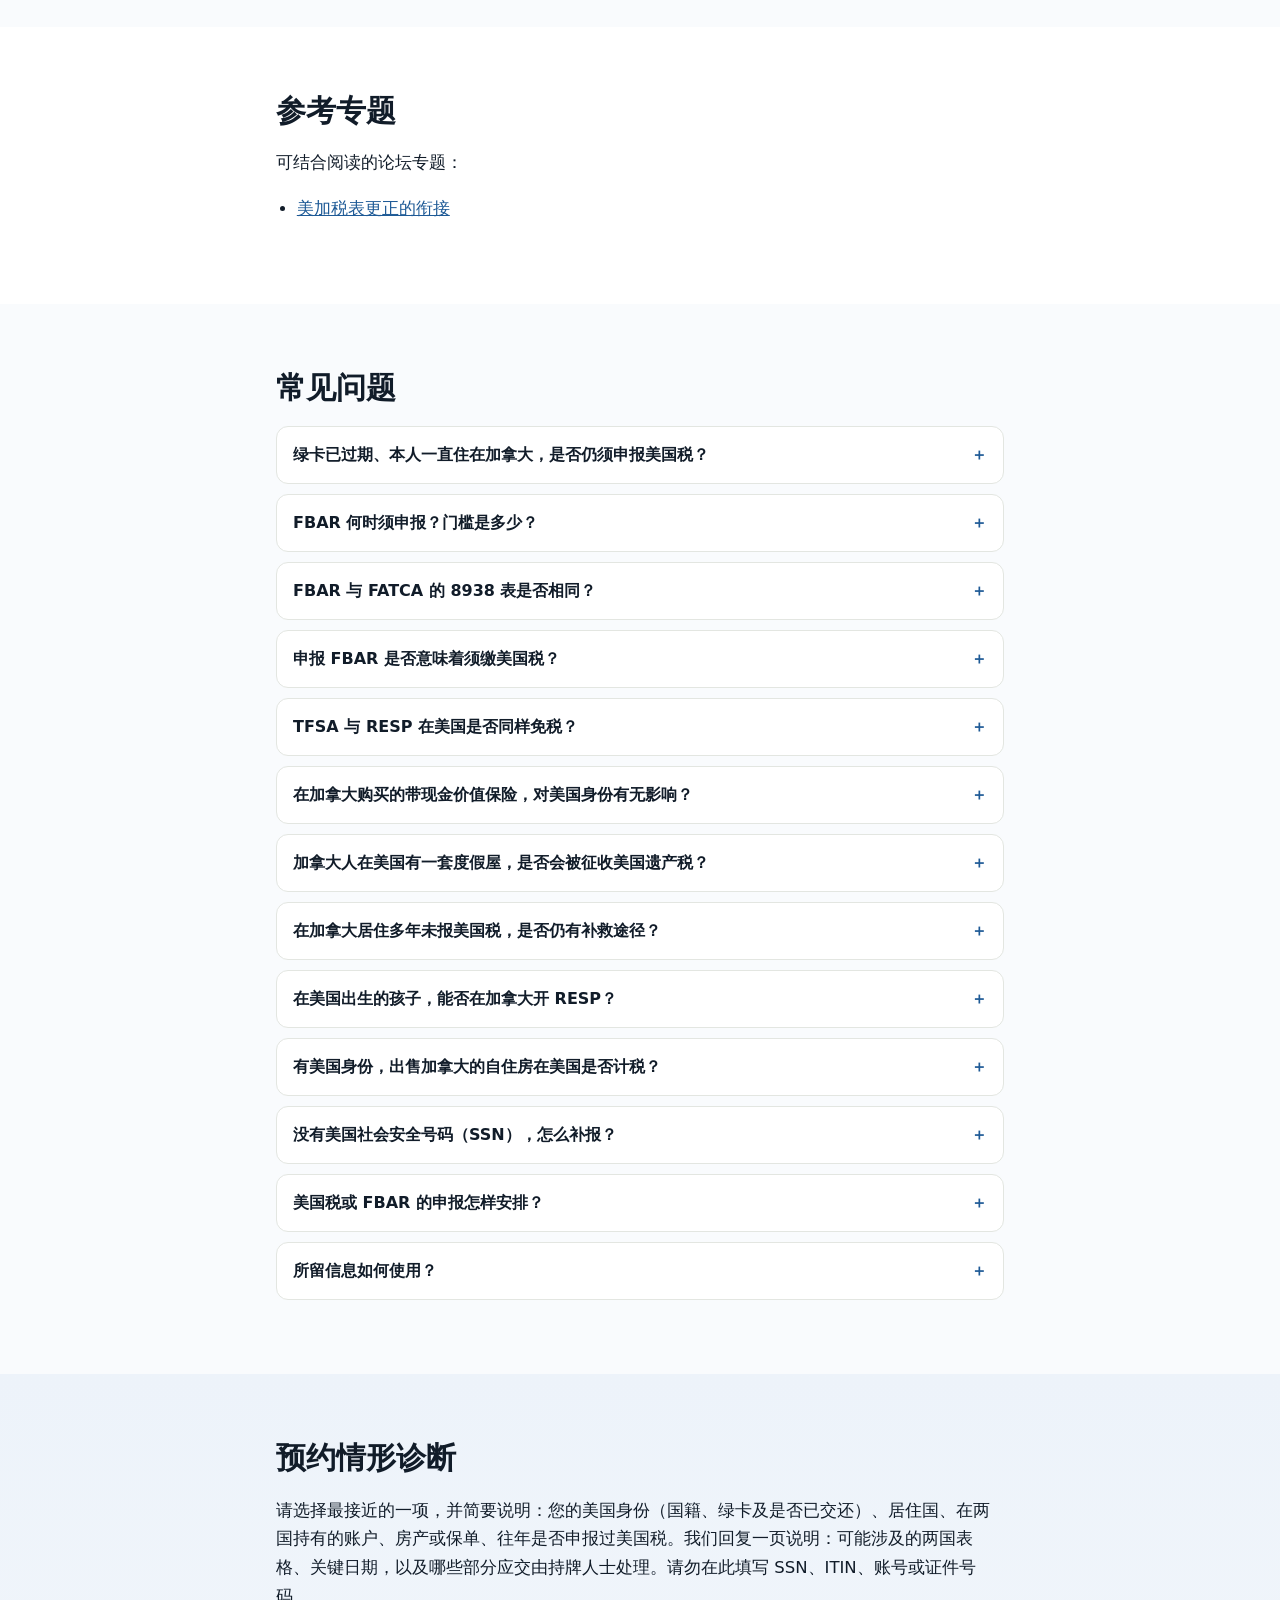
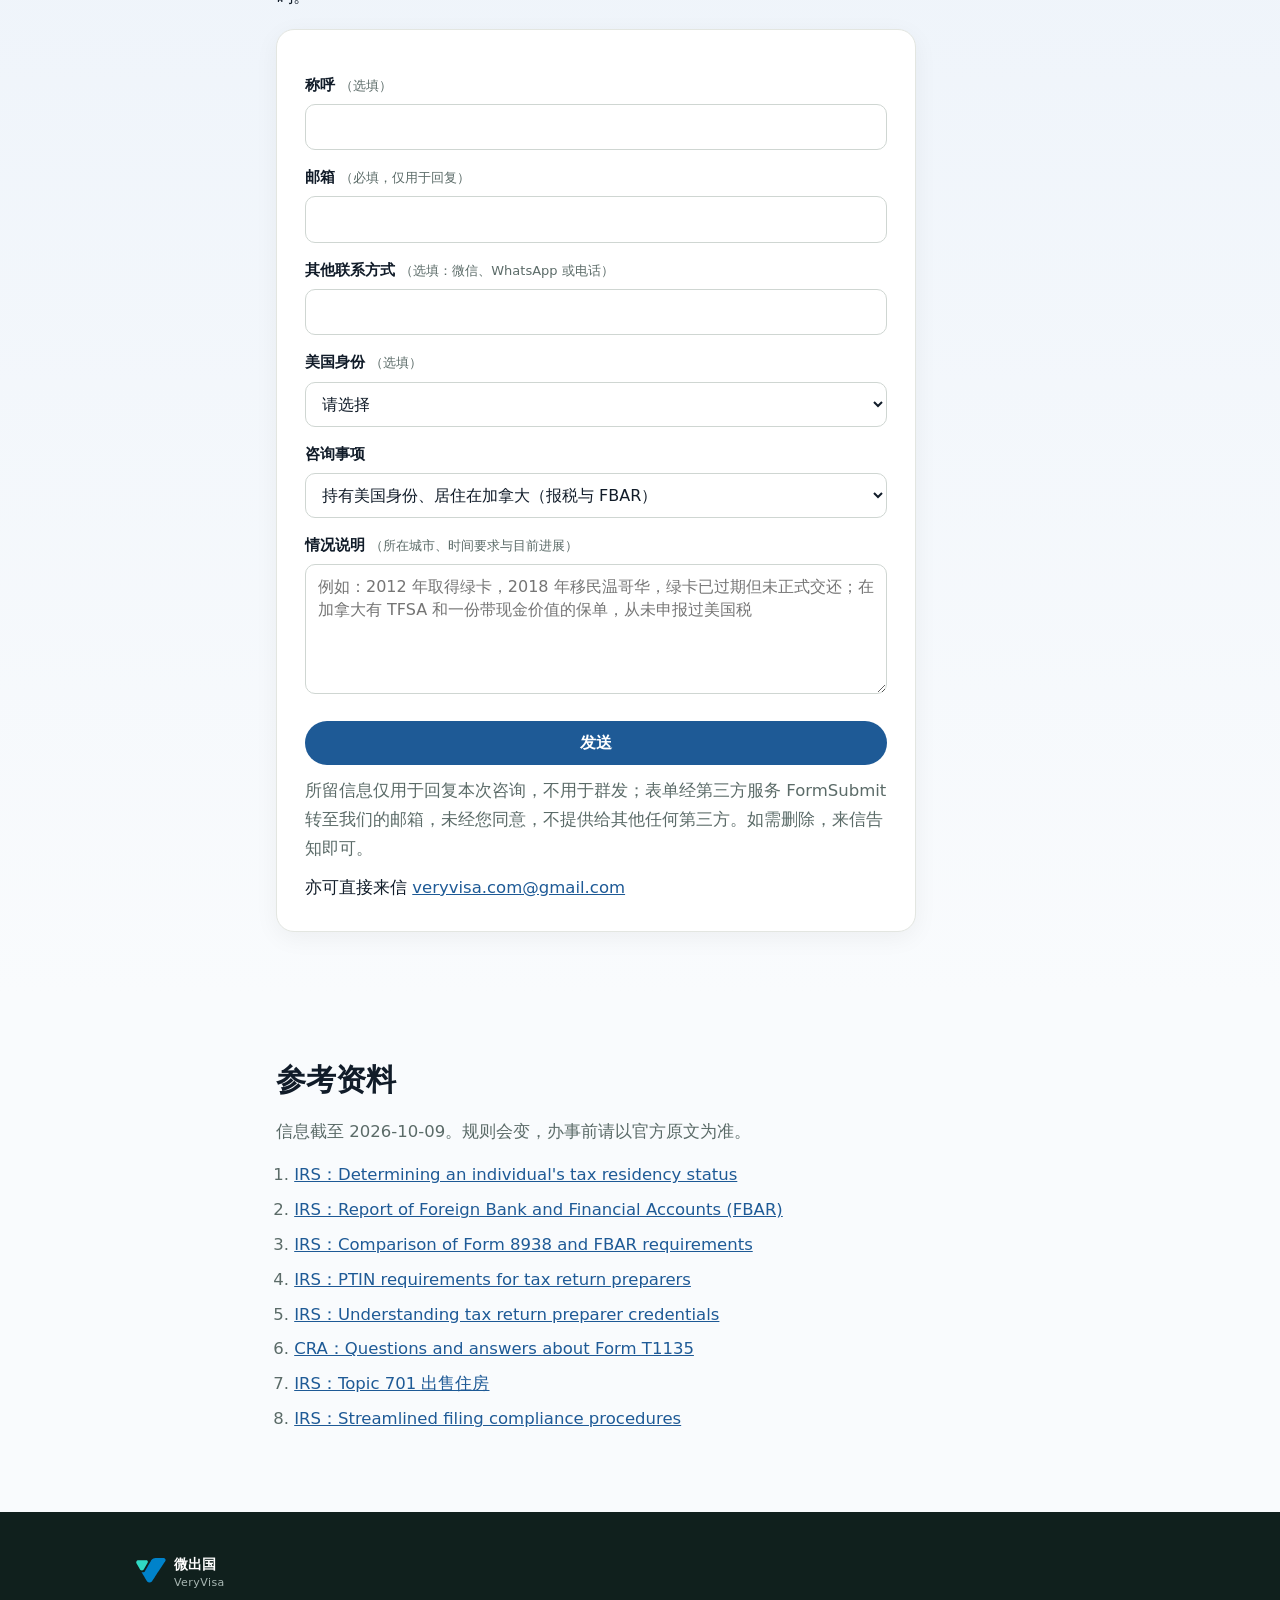
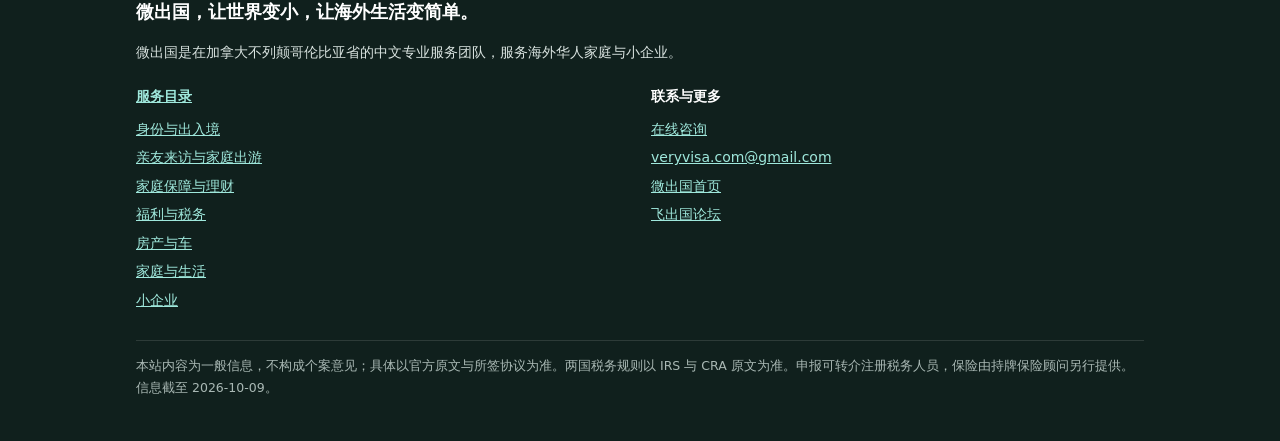
==== commit cc9ed231: "挂载网站音频（site-audio-review-1101c 审听放行）：canada-us-cross-border-tax-insurance" ====
--- a/index.html
+++ b/index.html
@@ -209,7 +209,7 @@
 <main>
 <section class="hero"><div class="motif" aria-hidden="true"><svg viewBox="0 0 400 200" fill="none" stroke="currentColor" stroke-width="3"><path d="M10 150 H390 M80 150 V40 M320 150 V40"/><path d="M80 40 Q200 150 320 40 M10 70 Q45 120 80 40 M320 40 Q355 120 390 70"/><path d="M120 150 V90 M160 150 V115 M200 150 V122 M240 150 V115 M280 150 V90"/></svg></div><div class="wrap">
 <p class="kicker">税务与保险 · 加美双边情形诊断 · 加拿大</p>
-<h1>加美双边税务的情形诊断</h1>
+<h1>加美双边税务的情形诊断</h1><!--site-audio:begin--><section class="site-audio" data-site-audio="xb-filing" aria-label="音频讲解" style="margin:18px 0 22px;padding:14px 16px;border:1px solid rgba(127,127,127,.45);border-radius:12px"><p style="margin:0 0 8px;font-weight:600">🎧 听这一页：有美国身份的加拿大居民：两国报税与境外账户申报先理清哪几件（约 16 分钟）</p><audio id="sa-xb-filing" preload="none" src="assets/audio/xb-filing.m4a" ontimeupdate="var s=Math.floor(this.currentTime),d=Math.floor(this.duration||0);this.parentNode.querySelector(&#x27;[data-sa-time]&#x27;).textContent=Math.floor(s/60)+&#x27;:&#x27;+(&#x27;0&#x27;+s%60).slice(-2)+&#x27; / &#x27;+Math.floor(d/60)+&#x27;:&#x27;+(&#x27;0&#x27;+d%60).slice(-2)"></audio><button type="button" style="min-height:44px;min-width:44px;padding:8px 14px;margin:0 6px 6px 0;border:1px solid currentColor;border-radius:8px;background:transparent;color:inherit;font:inherit;cursor:pointer" onclick="var a=document.getElementById(&#x27;sa-xb-filing&#x27;);if(a.paused){a.play();this.textContent=&#x27;⏸ 暂停&#x27;}else{a.pause();this.textContent=&#x27;▶ 播放&#x27;}">▶ 播放</button><button type="button" style="min-height:44px;min-width:44px;padding:8px 14px;margin:0 6px 6px 0;border:1px solid currentColor;border-radius:8px;background:transparent;color:inherit;font:inherit;cursor:pointer" aria-label="后退 15 秒" onclick="var a=document.getElementById(&#x27;sa-xb-filing&#x27;);a.currentTime=Math.max(0,a.currentTime+(-15))">−15 秒</button><button type="button" style="min-height:44px;min-width:44px;padding:8px 14px;margin:0 6px 6px 0;border:1px solid currentColor;border-radius:8px;background:transparent;color:inherit;font:inherit;cursor:pointer" aria-label="前进 15 秒" onclick="var a=document.getElementById(&#x27;sa-xb-filing&#x27;);a.currentTime=Math.max(0,a.currentTime+(15))">+15 秒</button><span data-sa-time style="font-variant-numeric:tabular-nums">0:00 / 16:00</span><p style="margin:6px 0 0;font-size:14px">AI 生成的中文讲解，按本站正文与官方页面整理；数字以本页正文与官方现行页面为准。 <a href="assets/audio/xb-filing.m4a" download>下载音频</a></p></section><!--site-audio:end-->
 <p class="sub">多年未报美国税、绿卡过期却未正式交还、TFSA 里放着加拿大基金、手上有一份带现金价值的保单，补不补、怎么补，先要看清对两国账户的影响。我们将身份时间线与两国账户、保单整理为一页清单，列明可能涉及的表格与关键日期，需要时转介两国的持牌专业人士。</p>
 <ul class="hero-points"><li>交付：开工前的一页两国清单，列明身份时间线、账户归类与可能涉及的表格</li><li>每条规则附 IRS 或 CRA 原文链接；报税与代理由两国持牌人士负责</li><li>不代报美国税，不销售美国保险</li></ul>
 <a class="btn btn-primary" href="#contact">预约情形诊断</a><a class="btn btn-ghost" href="#deliver">服务内容</a>
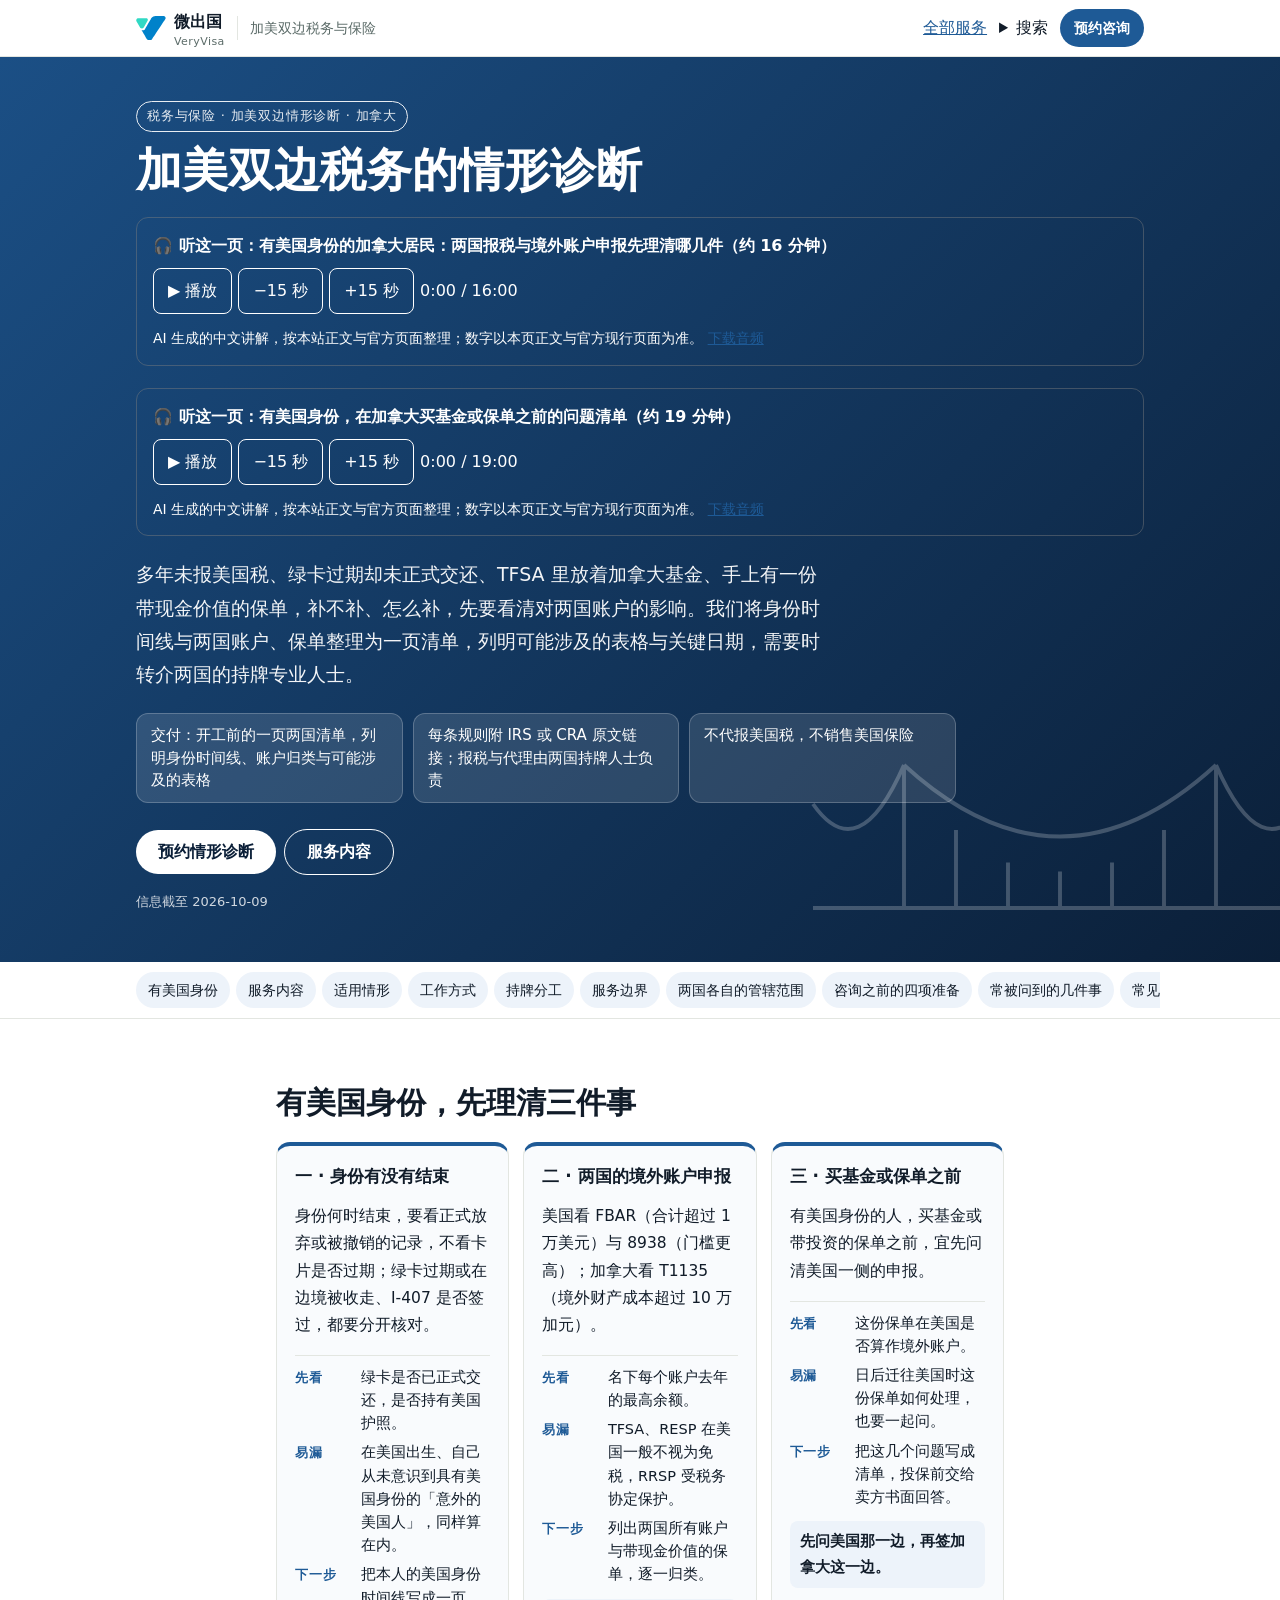
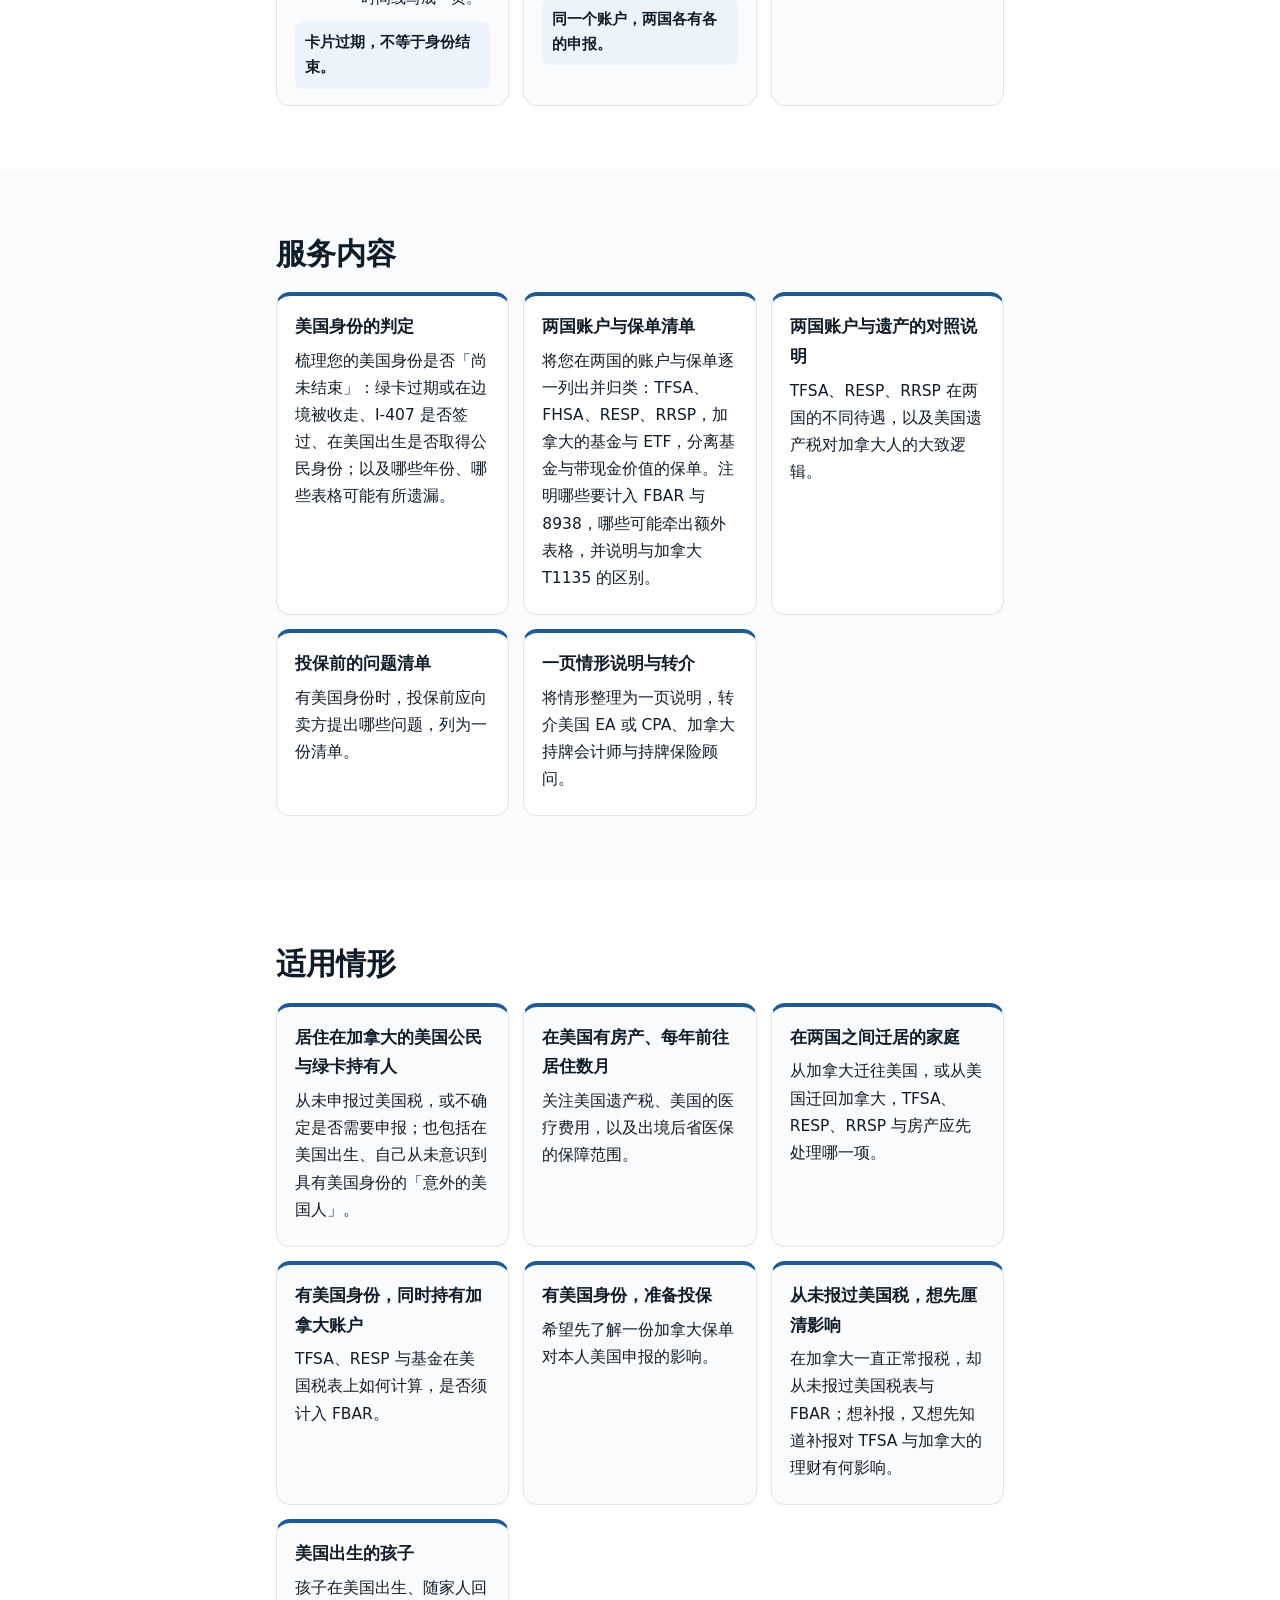
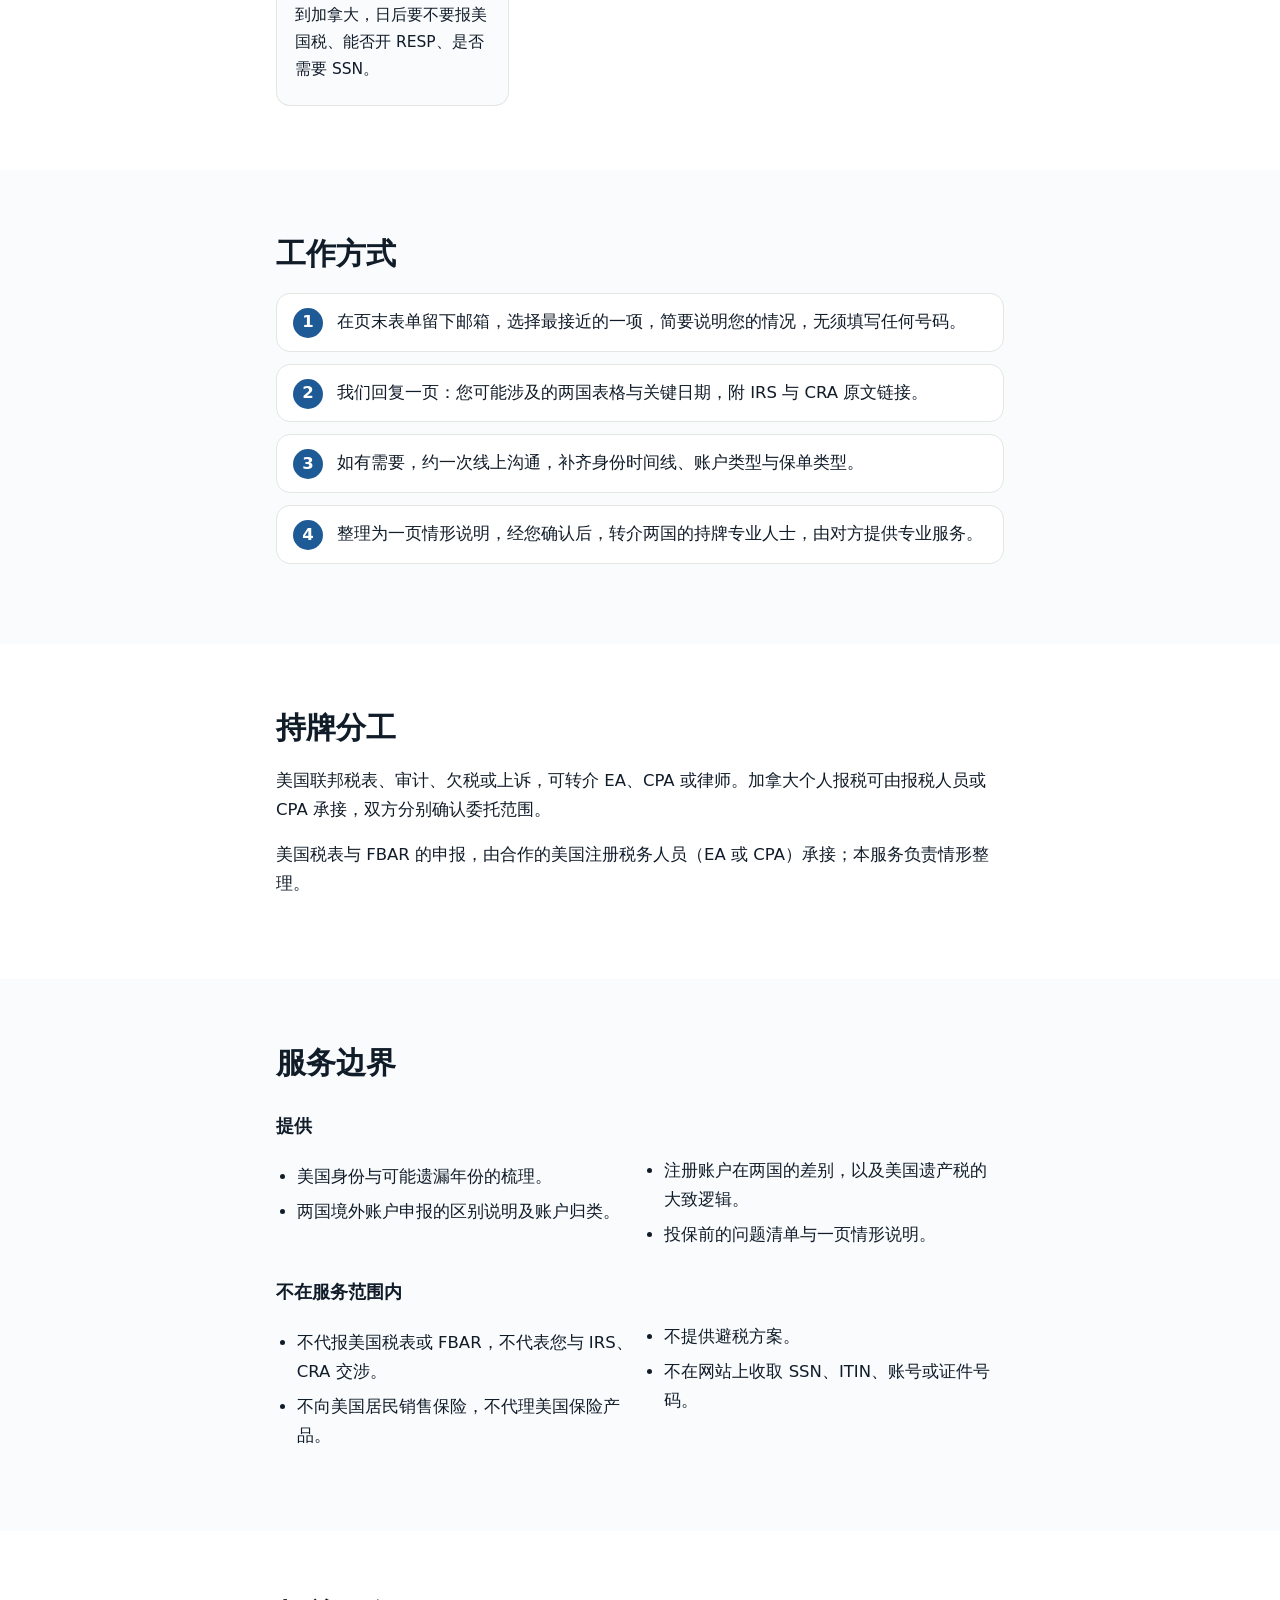
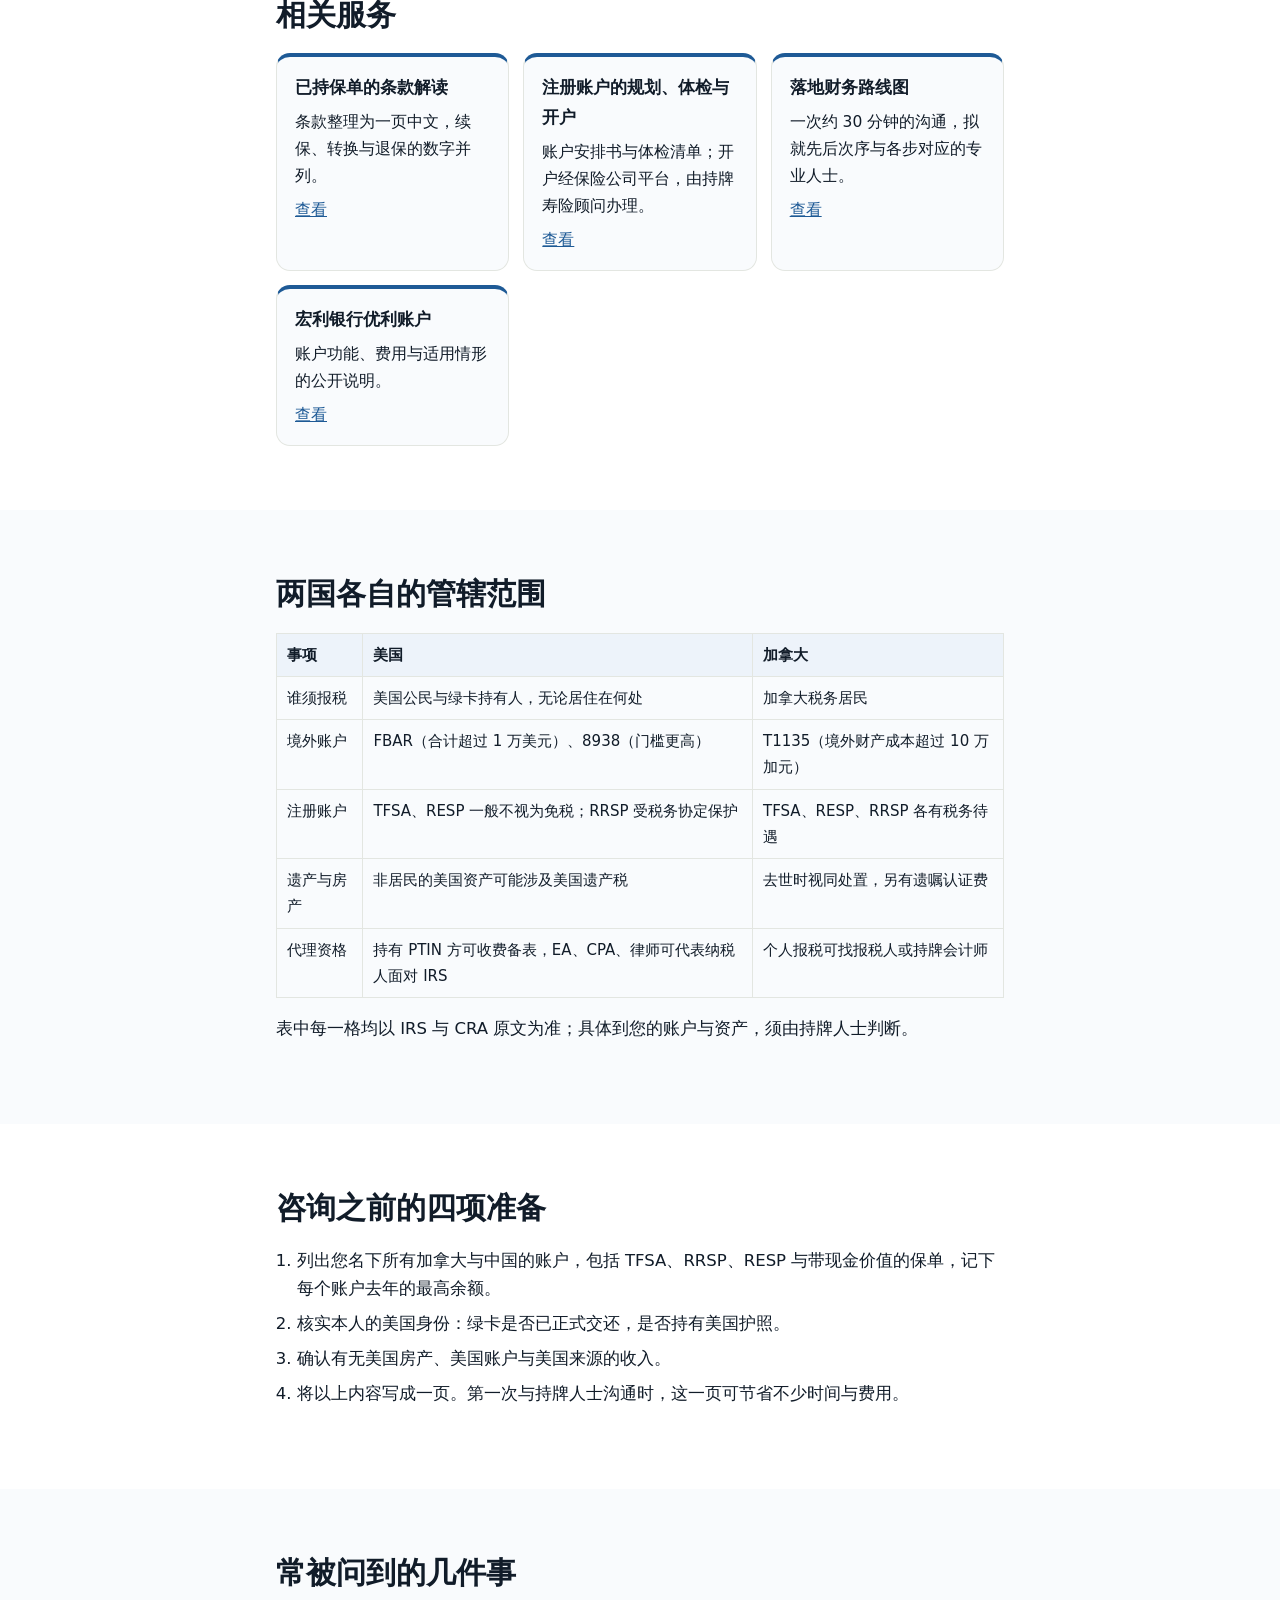
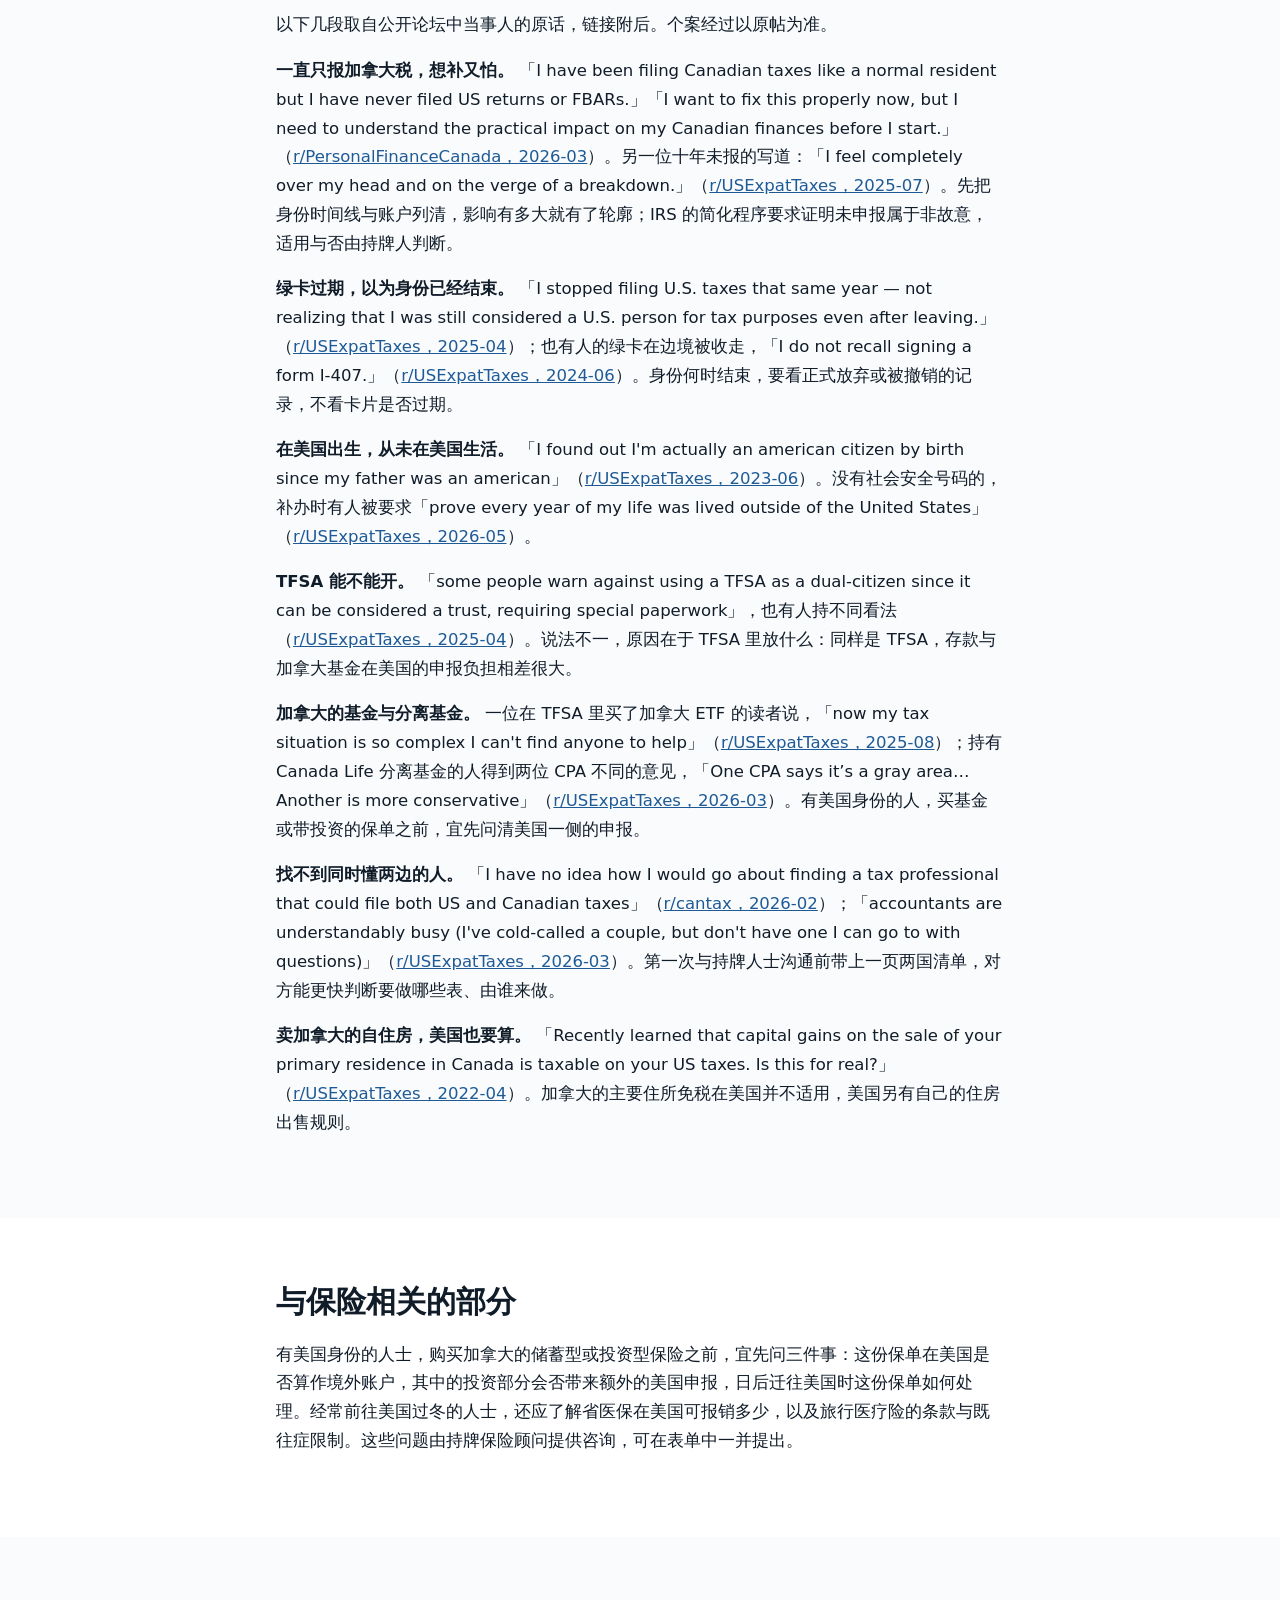
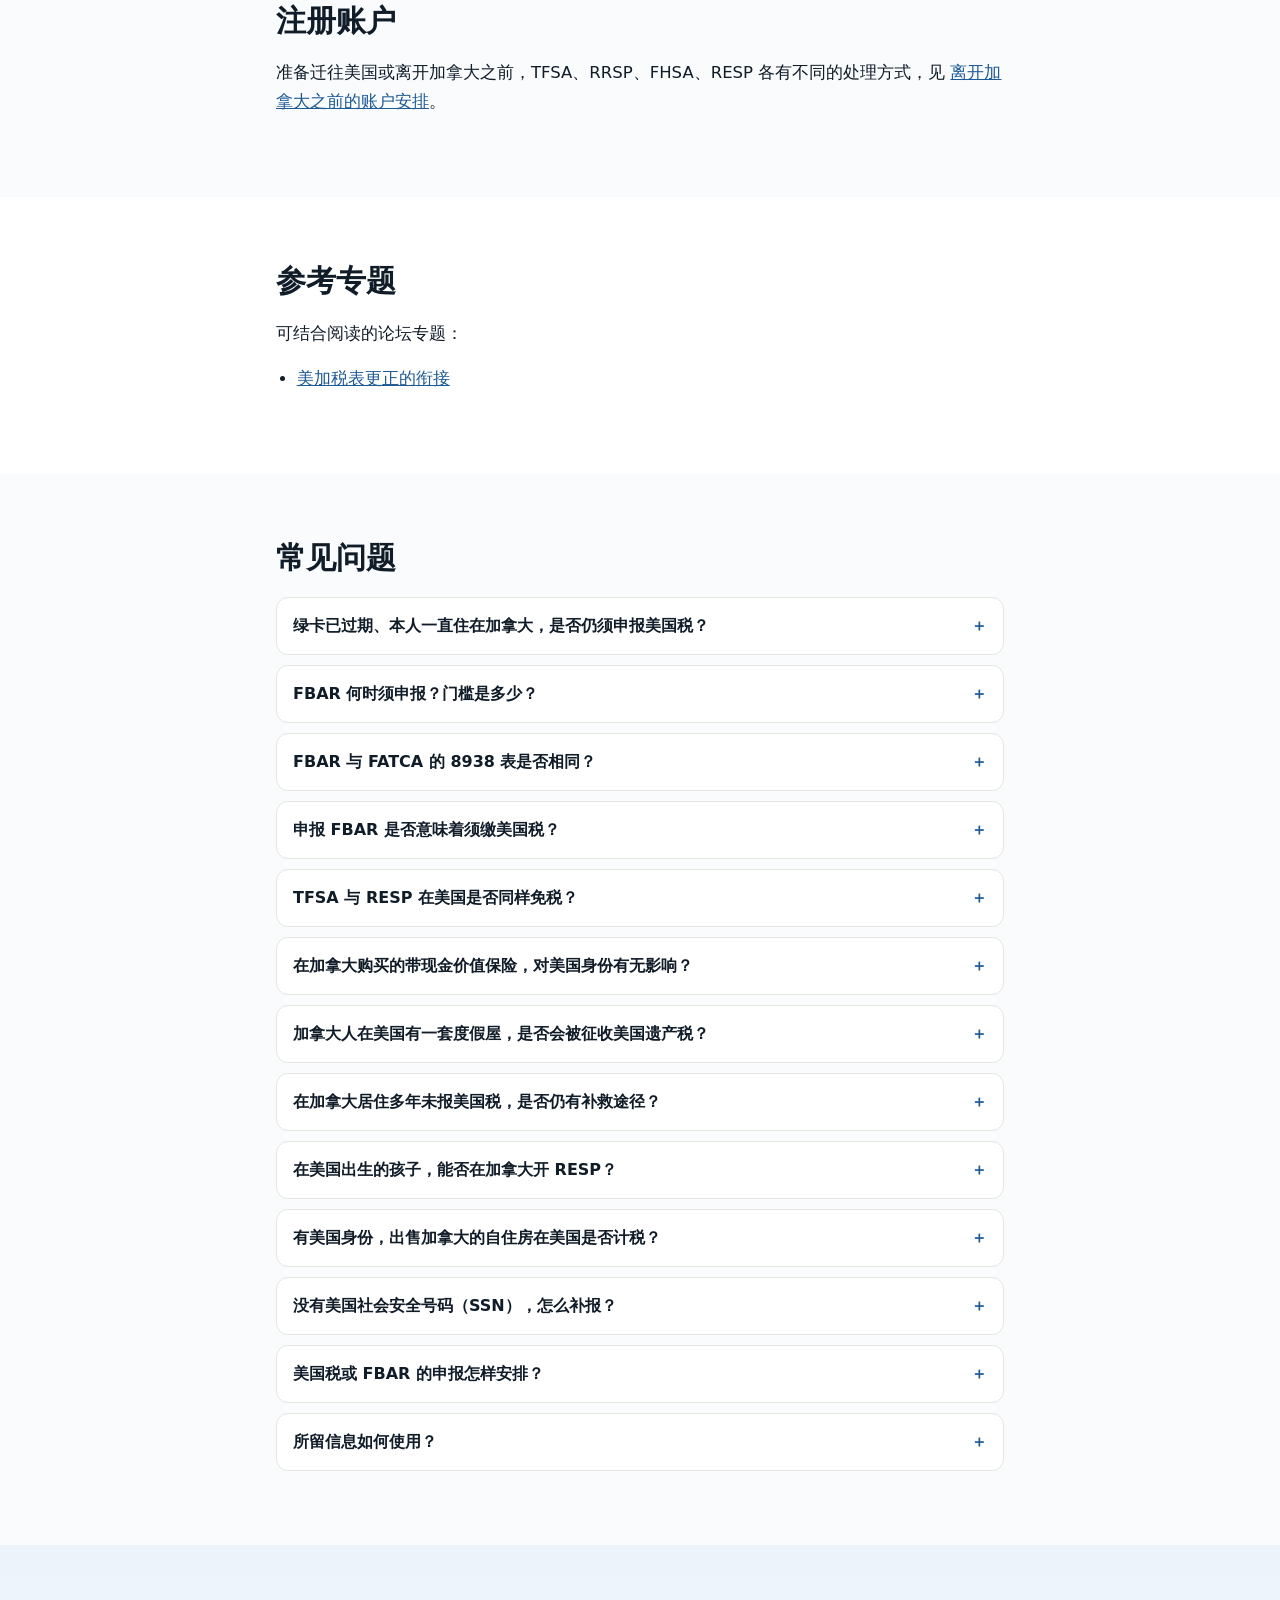
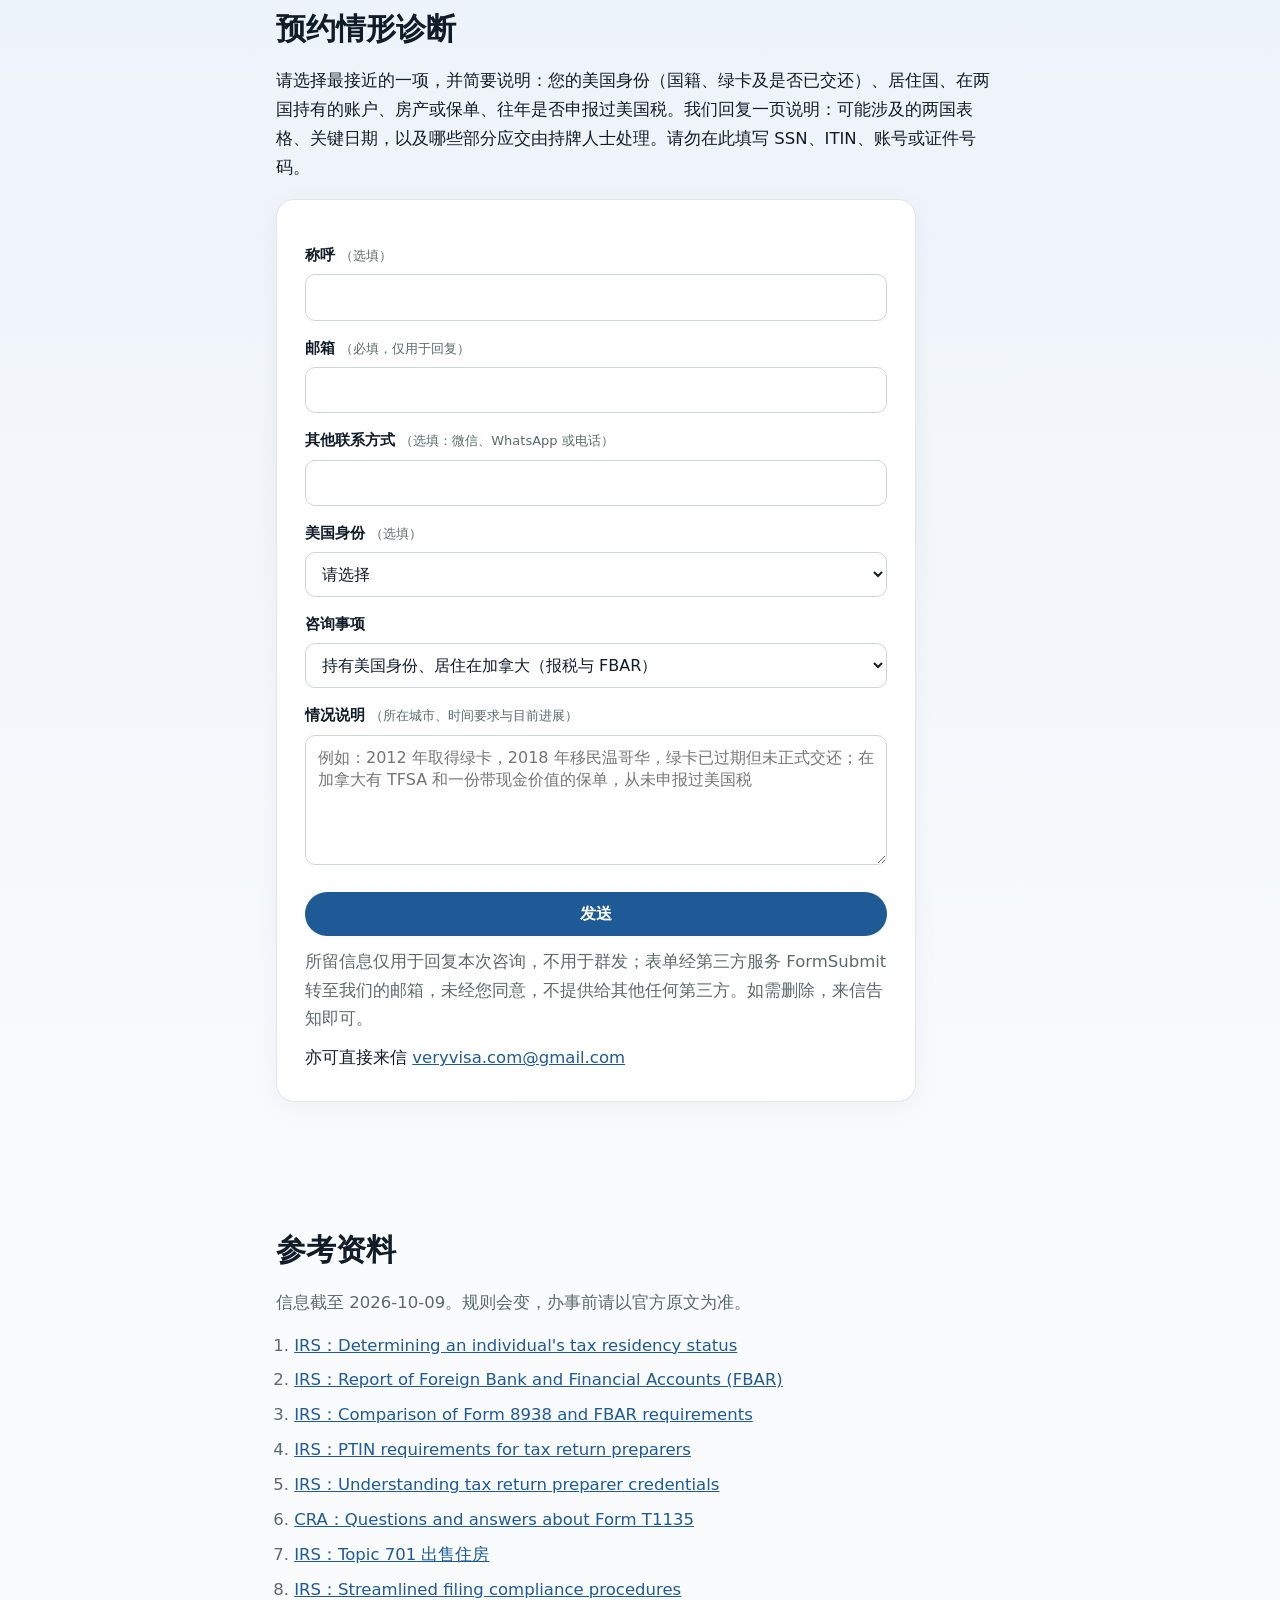
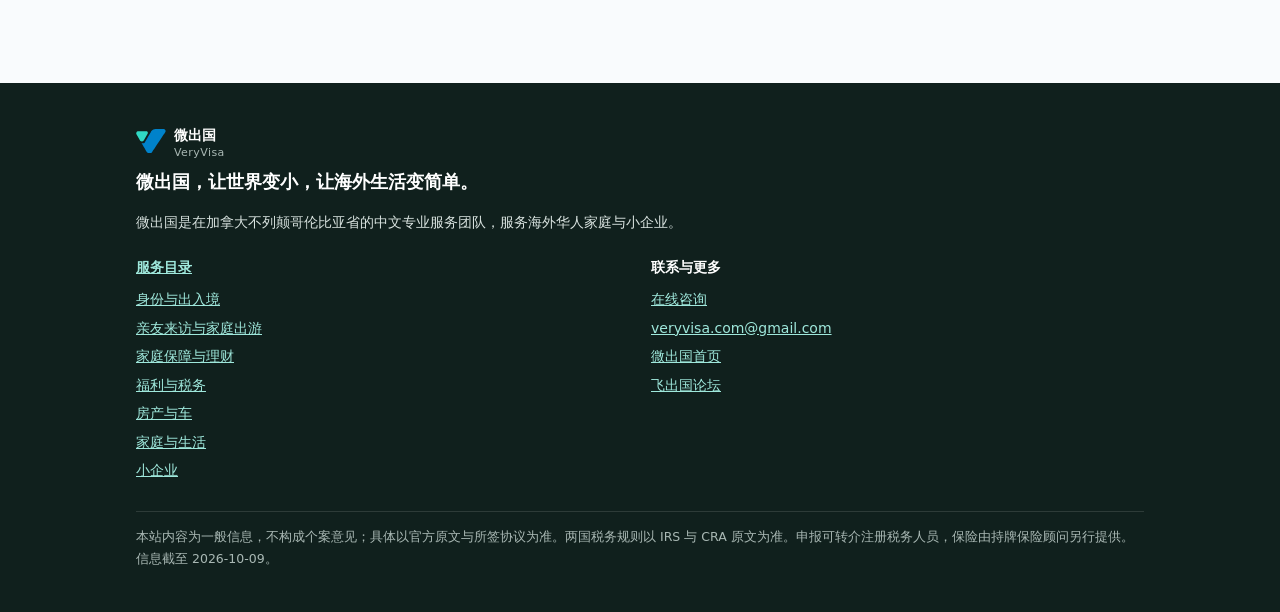
==== commit 1cf260b3: "挂载网站音频（site-audio-review-1101d 审听放行）：canada-us-cross-border-tax-insurance" ====
--- a/index.html
+++ b/index.html
@@ -209,7 +209,7 @@
 <main>
 <section class="hero"><div class="motif" aria-hidden="true"><svg viewBox="0 0 400 200" fill="none" stroke="currentColor" stroke-width="3"><path d="M10 150 H390 M80 150 V40 M320 150 V40"/><path d="M80 40 Q200 150 320 40 M10 70 Q45 120 80 40 M320 40 Q355 120 390 70"/><path d="M120 150 V90 M160 150 V115 M200 150 V122 M240 150 V115 M280 150 V90"/></svg></div><div class="wrap">
 <p class="kicker">税务与保险 · 加美双边情形诊断 · 加拿大</p>
-<h1>加美双边税务的情形诊断</h1><!--site-audio:begin--><section class="site-audio" data-site-audio="xb-filing" aria-label="音频讲解" style="margin:18px 0 22px;padding:14px 16px;border:1px solid rgba(127,127,127,.45);border-radius:12px"><p style="margin:0 0 8px;font-weight:600">🎧 听这一页：有美国身份的加拿大居民：两国报税与境外账户申报先理清哪几件（约 16 分钟）</p><audio id="sa-xb-filing" preload="none" src="assets/audio/xb-filing.m4a" ontimeupdate="var s=Math.floor(this.currentTime),d=Math.floor(this.duration||0);this.parentNode.querySelector(&#x27;[data-sa-time]&#x27;).textContent=Math.floor(s/60)+&#x27;:&#x27;+(&#x27;0&#x27;+s%60).slice(-2)+&#x27; / &#x27;+Math.floor(d/60)+&#x27;:&#x27;+(&#x27;0&#x27;+d%60).slice(-2)"></audio><button type="button" style="min-height:44px;min-width:44px;padding:8px 14px;margin:0 6px 6px 0;border:1px solid currentColor;border-radius:8px;background:transparent;color:inherit;font:inherit;cursor:pointer" onclick="var a=document.getElementById(&#x27;sa-xb-filing&#x27;);if(a.paused){a.play();this.textContent=&#x27;⏸ 暂停&#x27;}else{a.pause();this.textContent=&#x27;▶ 播放&#x27;}">▶ 播放</button><button type="button" style="min-height:44px;min-width:44px;padding:8px 14px;margin:0 6px 6px 0;border:1px solid currentColor;border-radius:8px;background:transparent;color:inherit;font:inherit;cursor:pointer" aria-label="后退 15 秒" onclick="var a=document.getElementById(&#x27;sa-xb-filing&#x27;);a.currentTime=Math.max(0,a.currentTime+(-15))">−15 秒</button><button type="button" style="min-height:44px;min-width:44px;padding:8px 14px;margin:0 6px 6px 0;border:1px solid currentColor;border-radius:8px;background:transparent;color:inherit;font:inherit;cursor:pointer" aria-label="前进 15 秒" onclick="var a=document.getElementById(&#x27;sa-xb-filing&#x27;);a.currentTime=Math.max(0,a.currentTime+(15))">+15 秒</button><span data-sa-time style="font-variant-numeric:tabular-nums">0:00 / 16:00</span><p style="margin:6px 0 0;font-size:14px">AI 生成的中文讲解，按本站正文与官方页面整理；数字以本页正文与官方现行页面为准。 <a href="assets/audio/xb-filing.m4a" download>下载音频</a></p></section><!--site-audio:end-->
+<h1>加美双边税务的情形诊断</h1><!--site-audio:begin--><section class="site-audio" data-site-audio="xb-filing" aria-label="音频讲解" style="margin:18px 0 22px;padding:14px 16px;border:1px solid rgba(127,127,127,.45);border-radius:12px"><p style="margin:0 0 8px;font-weight:600">🎧 听这一页：有美国身份的加拿大居民：两国报税与境外账户申报先理清哪几件（约 16 分钟）</p><audio id="sa-xb-filing" preload="none" src="assets/audio/xb-filing.m4a" ontimeupdate="var s=Math.floor(this.currentTime),d=Math.floor(this.duration||0);this.parentNode.querySelector(&#x27;[data-sa-time]&#x27;).textContent=Math.floor(s/60)+&#x27;:&#x27;+(&#x27;0&#x27;+s%60).slice(-2)+&#x27; / &#x27;+Math.floor(d/60)+&#x27;:&#x27;+(&#x27;0&#x27;+d%60).slice(-2)"></audio><button type="button" style="min-height:44px;min-width:44px;padding:8px 14px;margin:0 6px 6px 0;border:1px solid currentColor;border-radius:8px;background:transparent;color:inherit;font:inherit;cursor:pointer" onclick="var a=document.getElementById(&#x27;sa-xb-filing&#x27;);if(a.paused){a.play();this.textContent=&#x27;⏸ 暂停&#x27;}else{a.pause();this.textContent=&#x27;▶ 播放&#x27;}">▶ 播放</button><button type="button" style="min-height:44px;min-width:44px;padding:8px 14px;margin:0 6px 6px 0;border:1px solid currentColor;border-radius:8px;background:transparent;color:inherit;font:inherit;cursor:pointer" aria-label="后退 15 秒" onclick="var a=document.getElementById(&#x27;sa-xb-filing&#x27;);a.currentTime=Math.max(0,a.currentTime+(-15))">−15 秒</button><button type="button" style="min-height:44px;min-width:44px;padding:8px 14px;margin:0 6px 6px 0;border:1px solid currentColor;border-radius:8px;background:transparent;color:inherit;font:inherit;cursor:pointer" aria-label="前进 15 秒" onclick="var a=document.getElementById(&#x27;sa-xb-filing&#x27;);a.currentTime=Math.max(0,a.currentTime+(15))">+15 秒</button><span data-sa-time style="font-variant-numeric:tabular-nums">0:00 / 16:00</span><p style="margin:6px 0 0;font-size:14px">AI 生成的中文讲解，按本站正文与官方页面整理；数字以本页正文与官方现行页面为准。 <a href="assets/audio/xb-filing.m4a" download>下载音频</a></p></section><!--site-audio:end--><!--site-audio:begin--><section class="site-audio" data-site-audio="xb-before-buying" aria-label="音频讲解" style="margin:18px 0 22px;padding:14px 16px;border:1px solid rgba(127,127,127,.45);border-radius:12px"><p style="margin:0 0 8px;font-weight:600">🎧 听这一页：有美国身份，在加拿大买基金或保单之前的问题清单（约 19 分钟）</p><audio id="sa-xb-before-buying" preload="none" src="assets/audio/xb-before-buying.m4a" ontimeupdate="var s=Math.floor(this.currentTime),d=Math.floor(this.duration||0);this.parentNode.querySelector(&#x27;[data-sa-time]&#x27;).textContent=Math.floor(s/60)+&#x27;:&#x27;+(&#x27;0&#x27;+s%60).slice(-2)+&#x27; / &#x27;+Math.floor(d/60)+&#x27;:&#x27;+(&#x27;0&#x27;+d%60).slice(-2)"></audio><button type="button" style="min-height:44px;min-width:44px;padding:8px 14px;margin:0 6px 6px 0;border:1px solid currentColor;border-radius:8px;background:transparent;color:inherit;font:inherit;cursor:pointer" onclick="var a=document.getElementById(&#x27;sa-xb-before-buying&#x27;);if(a.paused){a.play();this.textContent=&#x27;⏸ 暂停&#x27;}else{a.pause();this.textContent=&#x27;▶ 播放&#x27;}">▶ 播放</button><button type="button" style="min-height:44px;min-width:44px;padding:8px 14px;margin:0 6px 6px 0;border:1px solid currentColor;border-radius:8px;background:transparent;color:inherit;font:inherit;cursor:pointer" aria-label="后退 15 秒" onclick="var a=document.getElementById(&#x27;sa-xb-before-buying&#x27;);a.currentTime=Math.max(0,a.currentTime+(-15))">−15 秒</button><button type="button" style="min-height:44px;min-width:44px;padding:8px 14px;margin:0 6px 6px 0;border:1px solid currentColor;border-radius:8px;background:transparent;color:inherit;font:inherit;cursor:pointer" aria-label="前进 15 秒" onclick="var a=document.getElementById(&#x27;sa-xb-before-buying&#x27;);a.currentTime=Math.max(0,a.currentTime+(15))">+15 秒</button><span data-sa-time style="font-variant-numeric:tabular-nums">0:00 / 19:00</span><p style="margin:6px 0 0;font-size:14px">AI 生成的中文讲解，按本站正文与官方页面整理；数字以本页正文与官方现行页面为准。 <a href="assets/audio/xb-before-buying.m4a" download>下载音频</a></p></section><!--site-audio:end-->
 <p class="sub">多年未报美国税、绿卡过期却未正式交还、TFSA 里放着加拿大基金、手上有一份带现金价值的保单，补不补、怎么补，先要看清对两国账户的影响。我们将身份时间线与两国账户、保单整理为一页清单，列明可能涉及的表格与关键日期，需要时转介两国的持牌专业人士。</p>
 <ul class="hero-points"><li>交付：开工前的一页两国清单，列明身份时间线、账户归类与可能涉及的表格</li><li>每条规则附 IRS 或 CRA 原文链接；报税与代理由两国持牌人士负责</li><li>不代报美国税，不销售美国保险</li></ul>
 <a class="btn btn-primary" href="#contact">预约情形诊断</a><a class="btn btn-ghost" href="#deliver">服务内容</a>
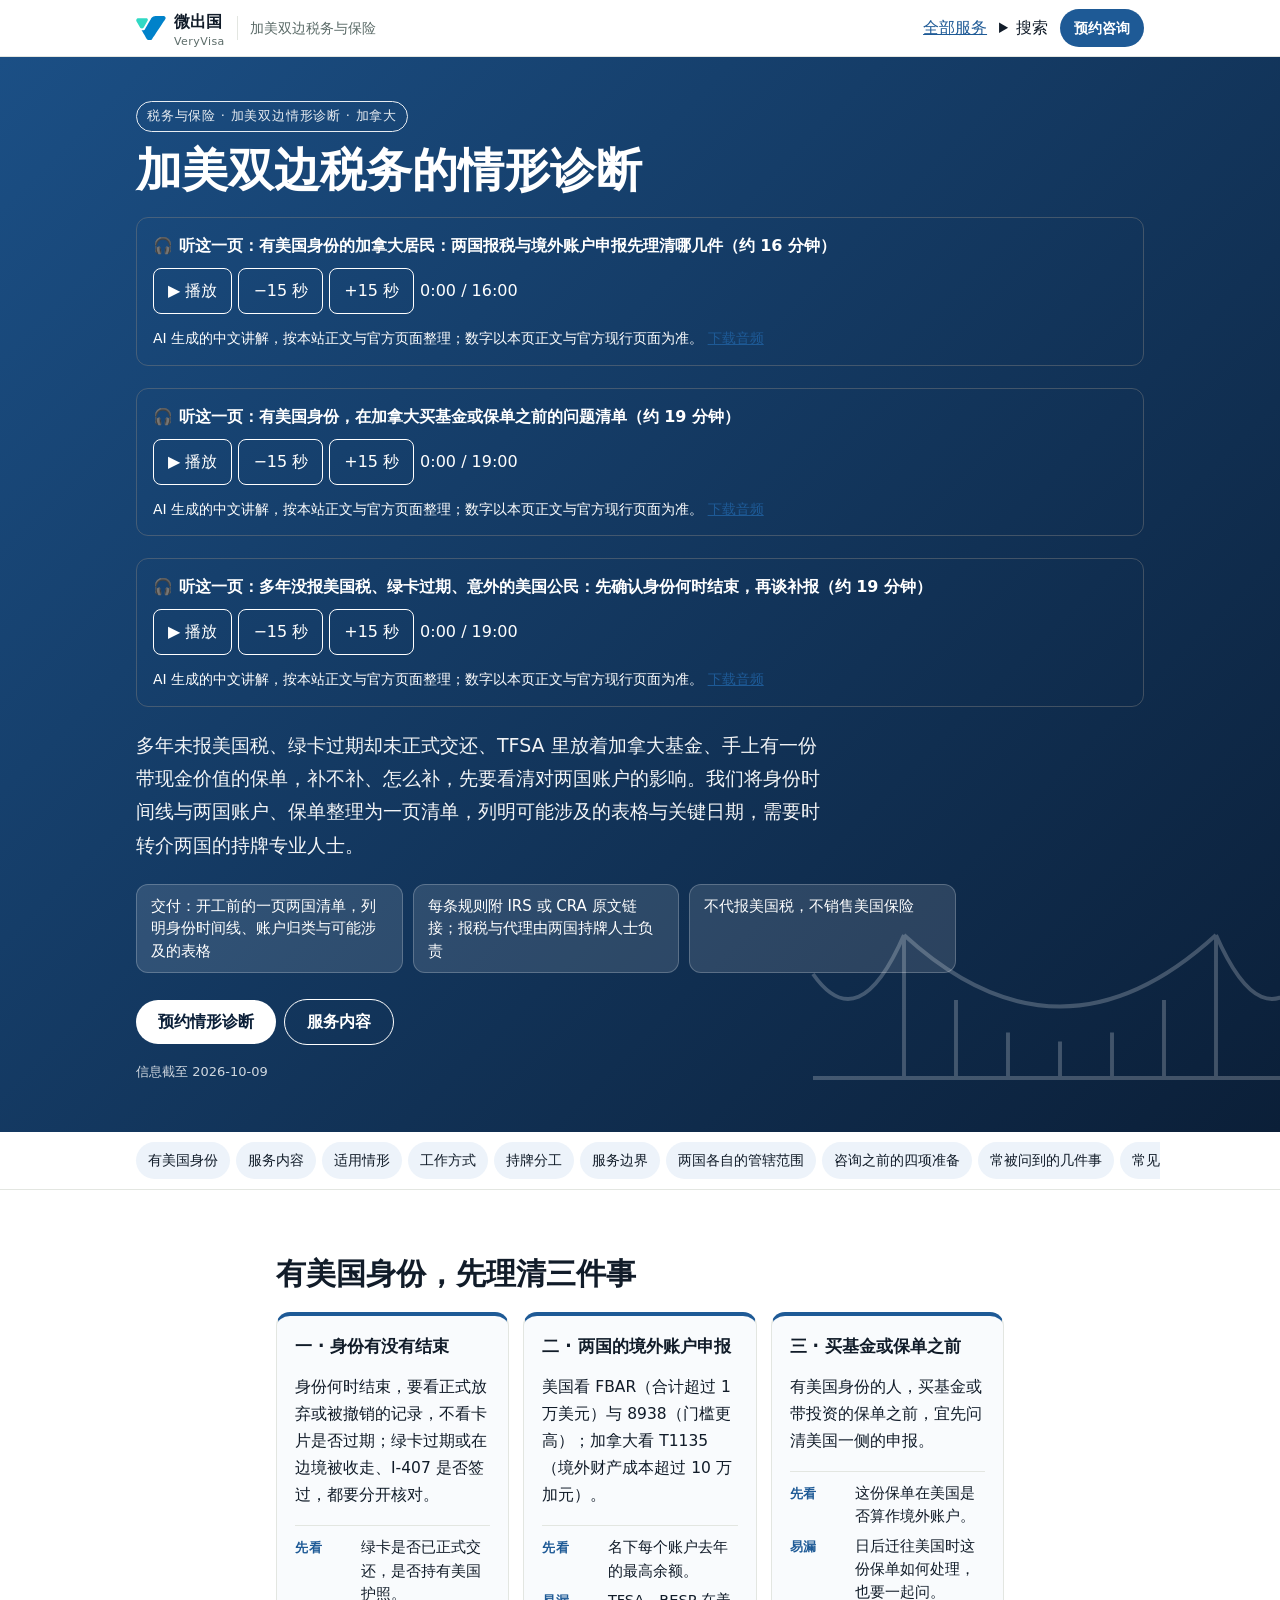
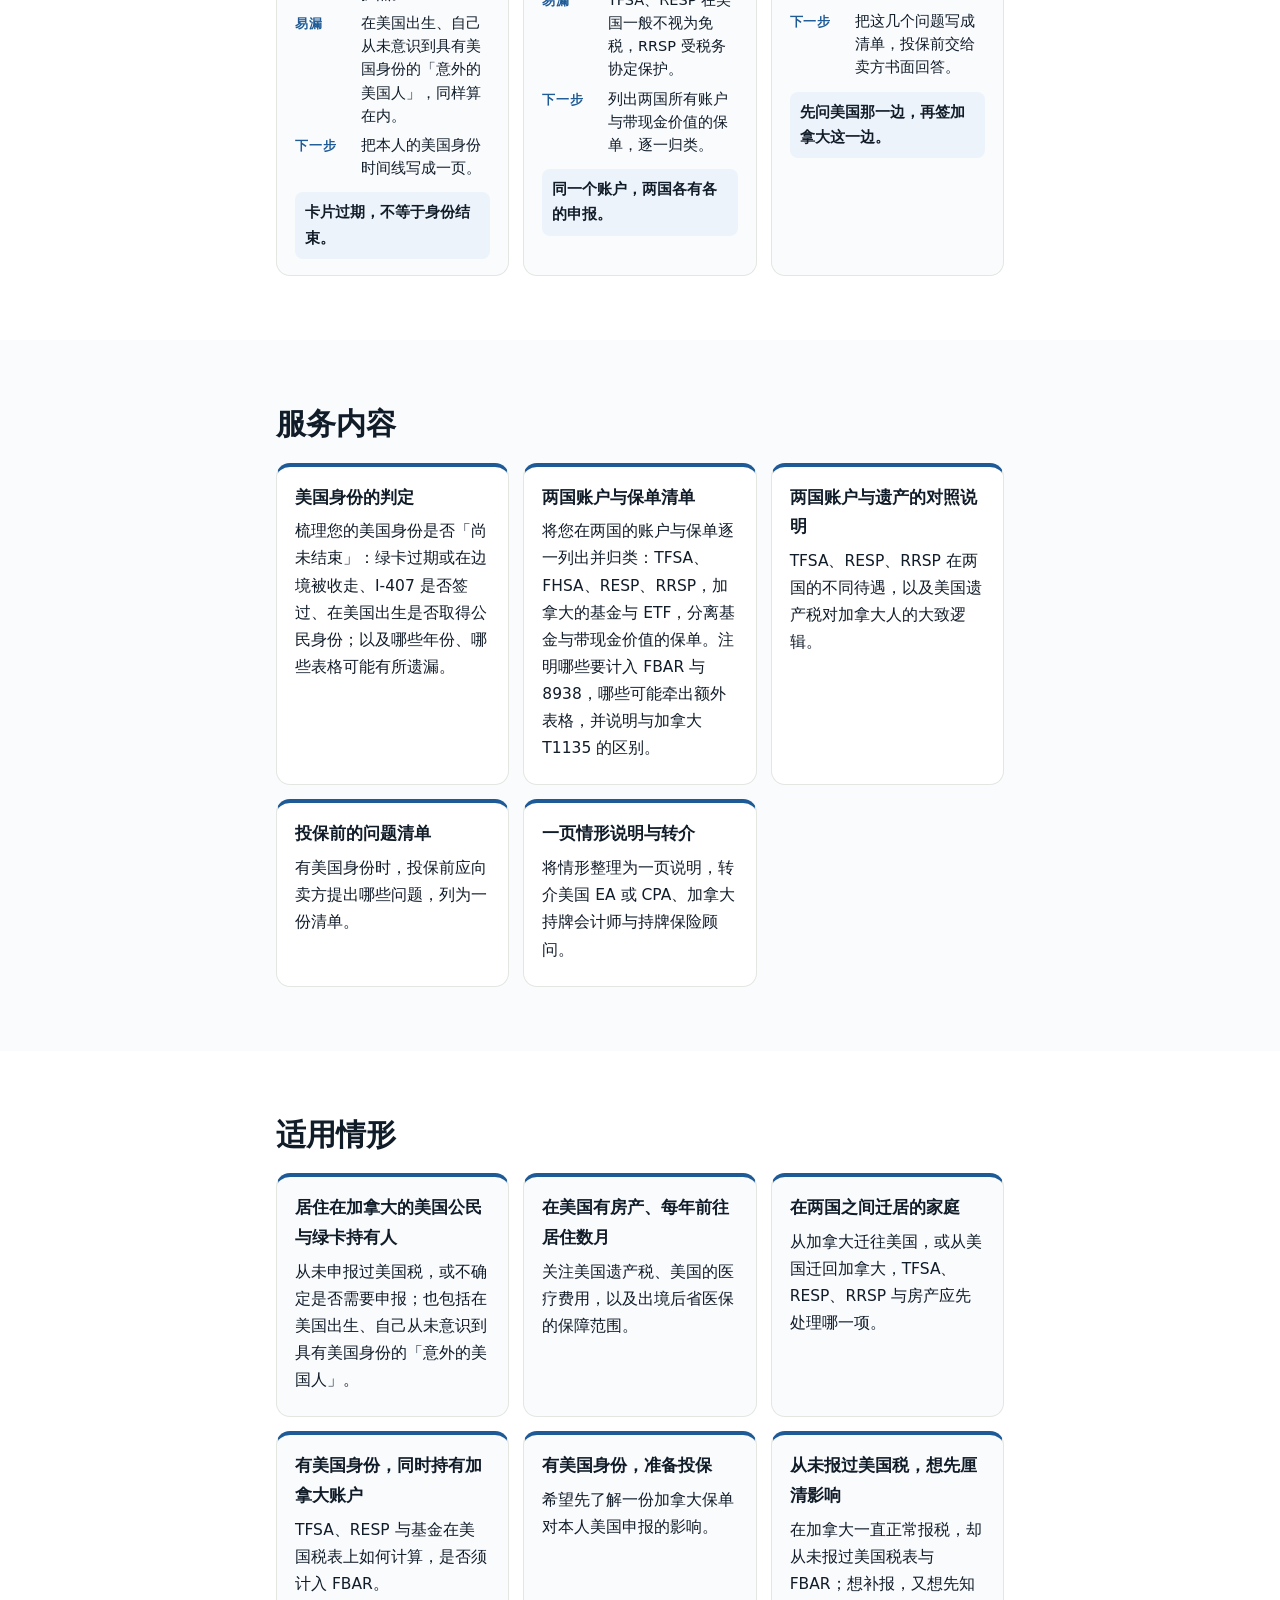
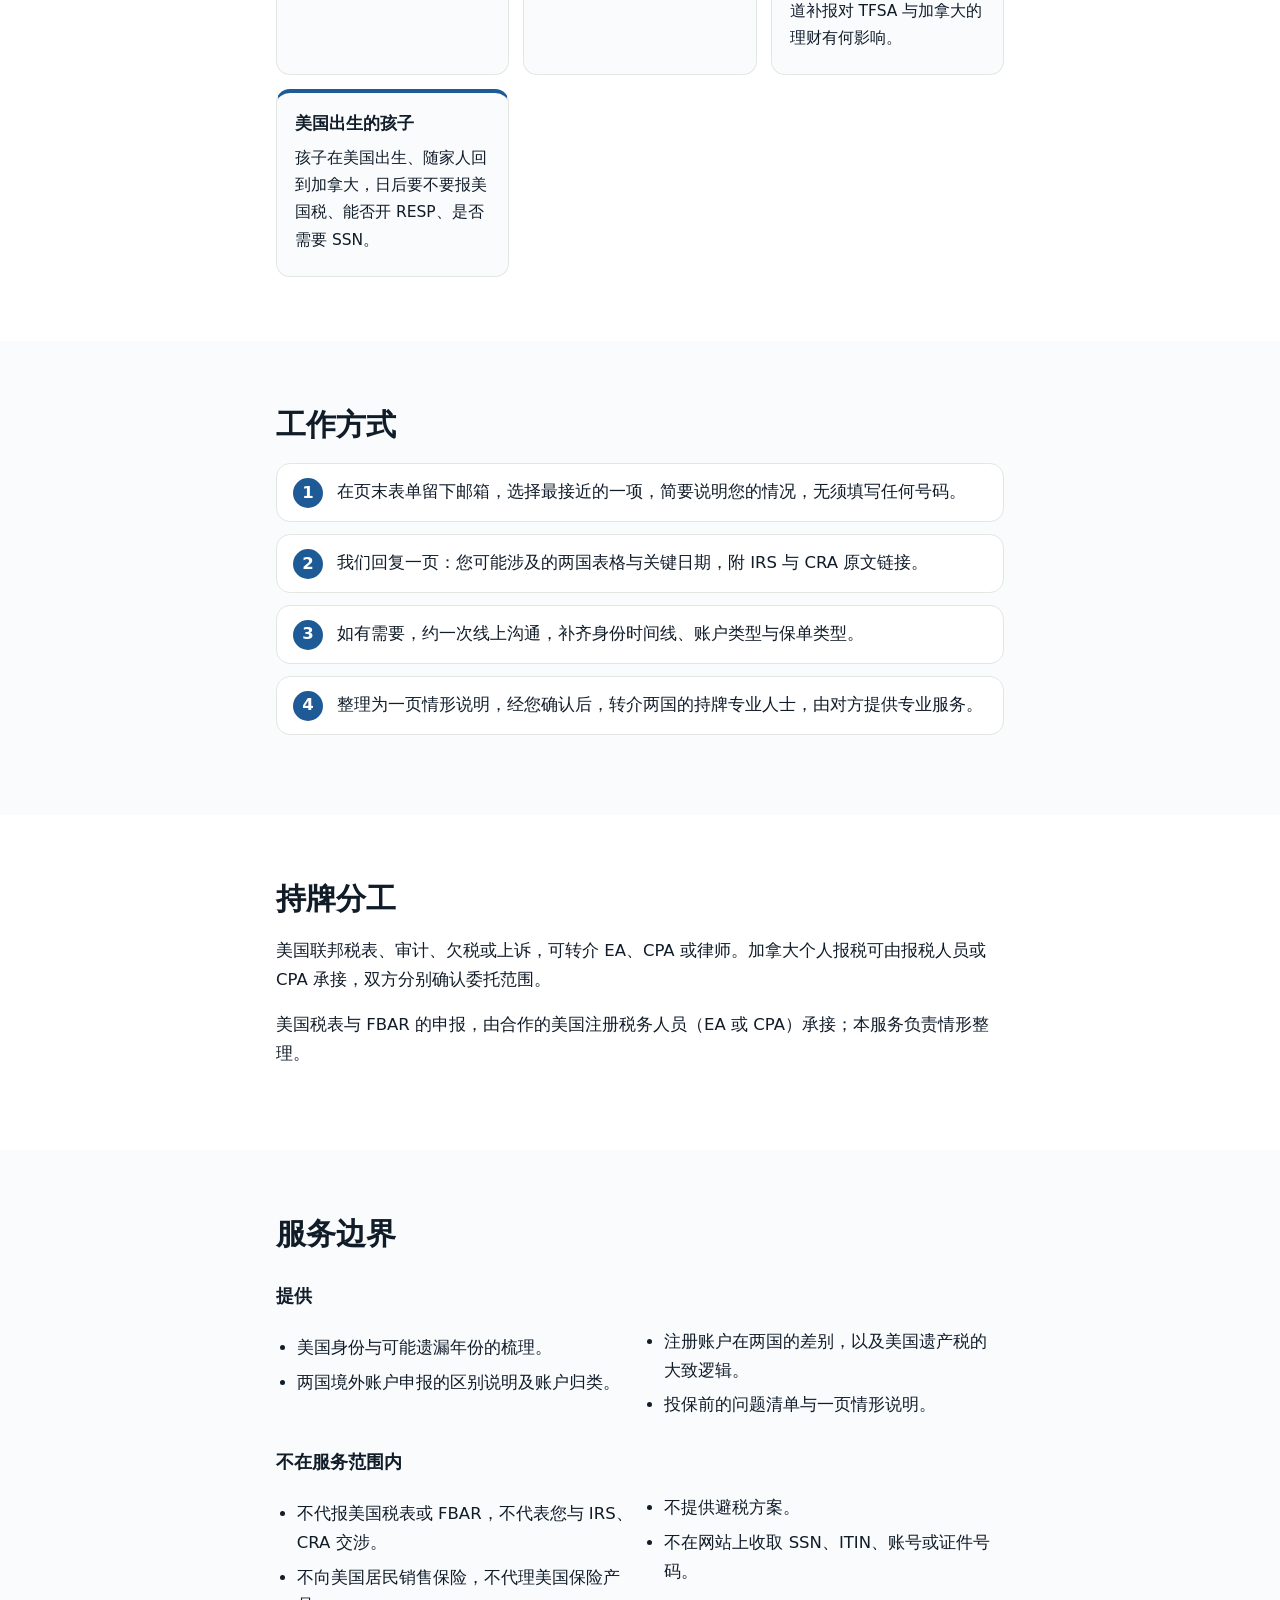
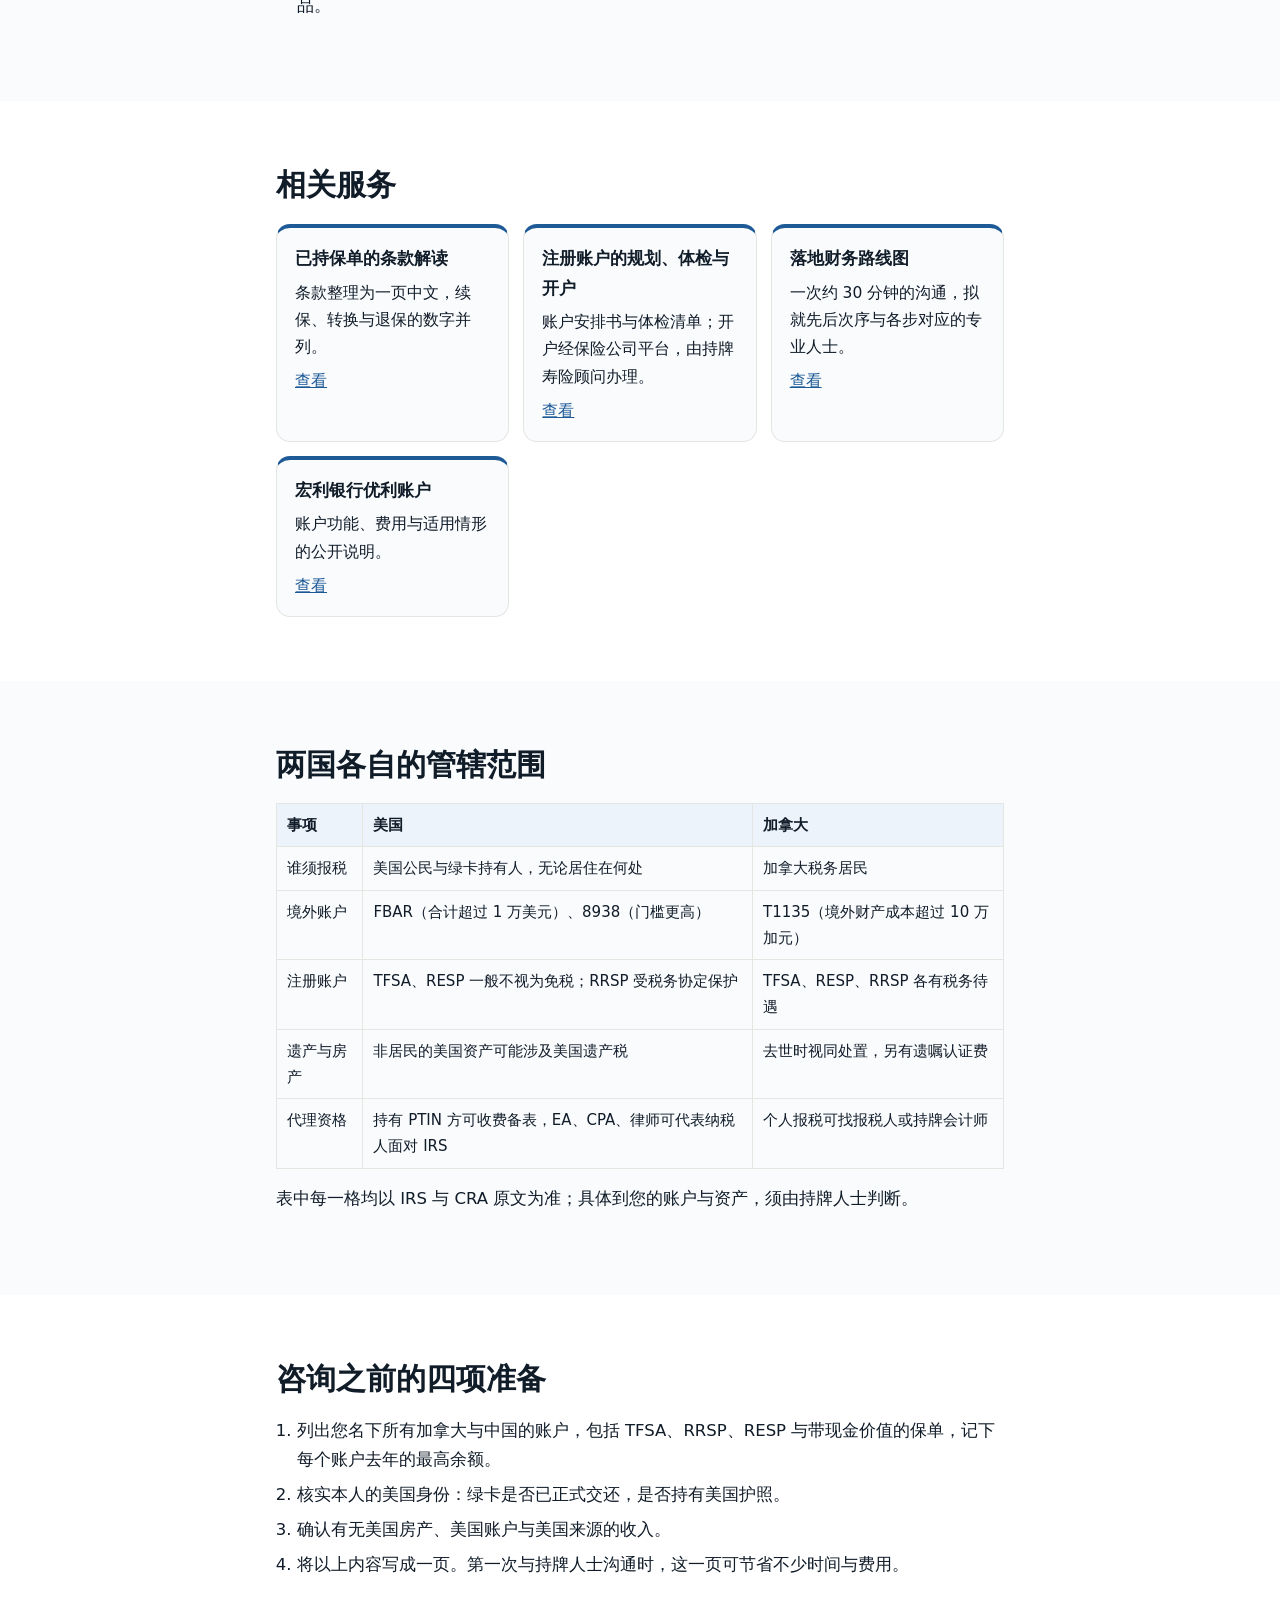
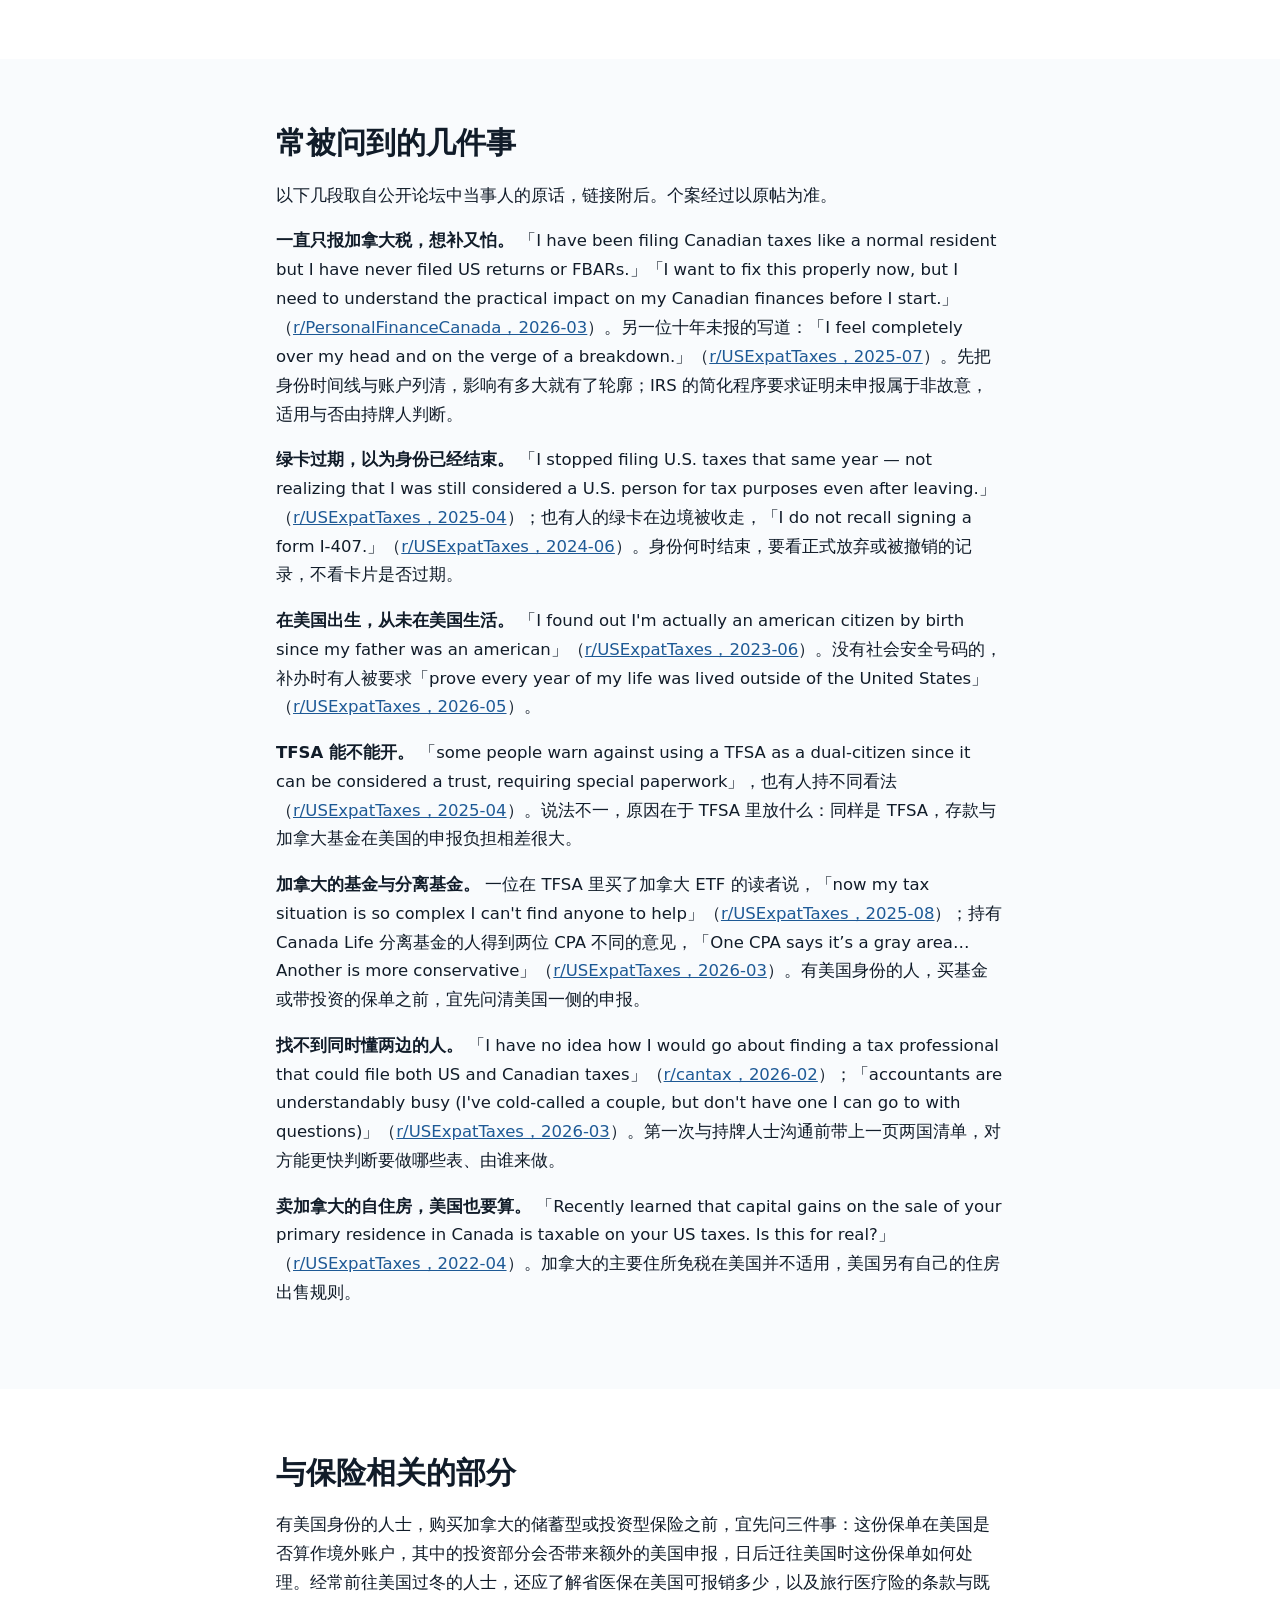
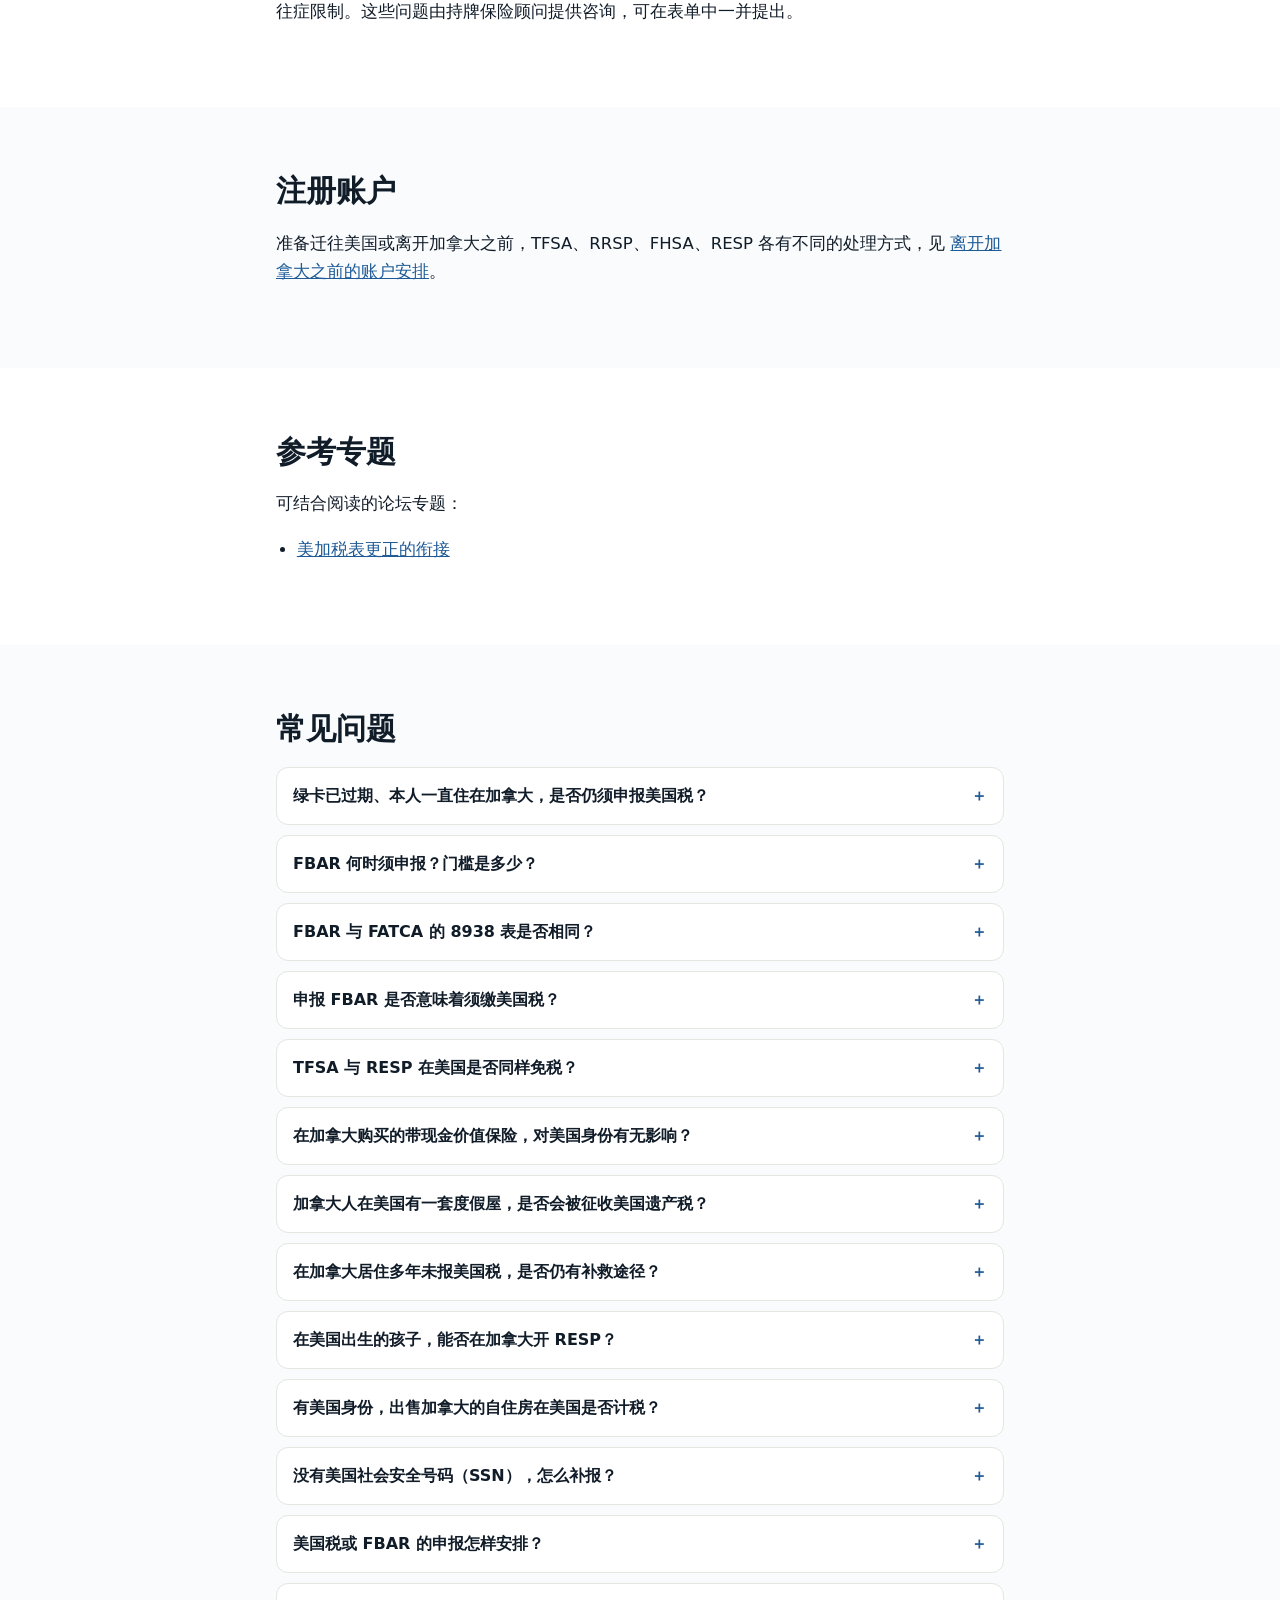
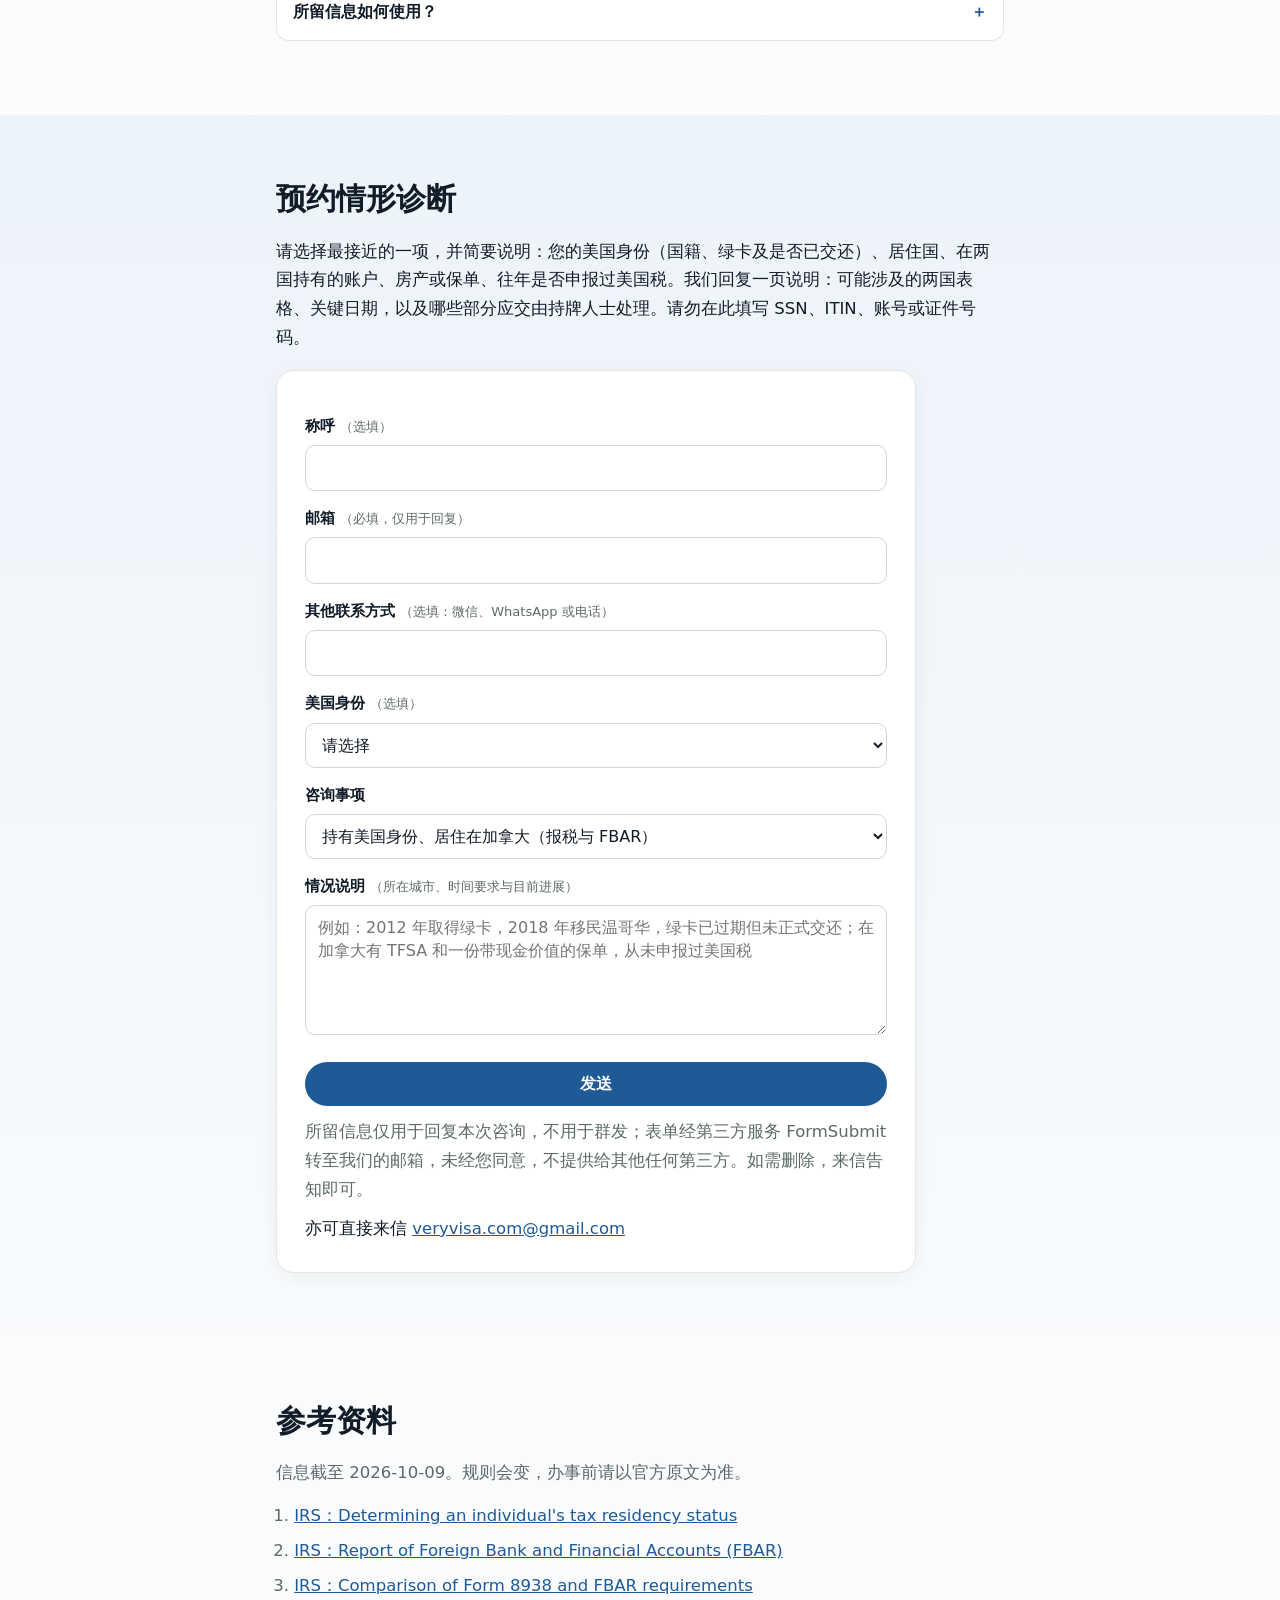
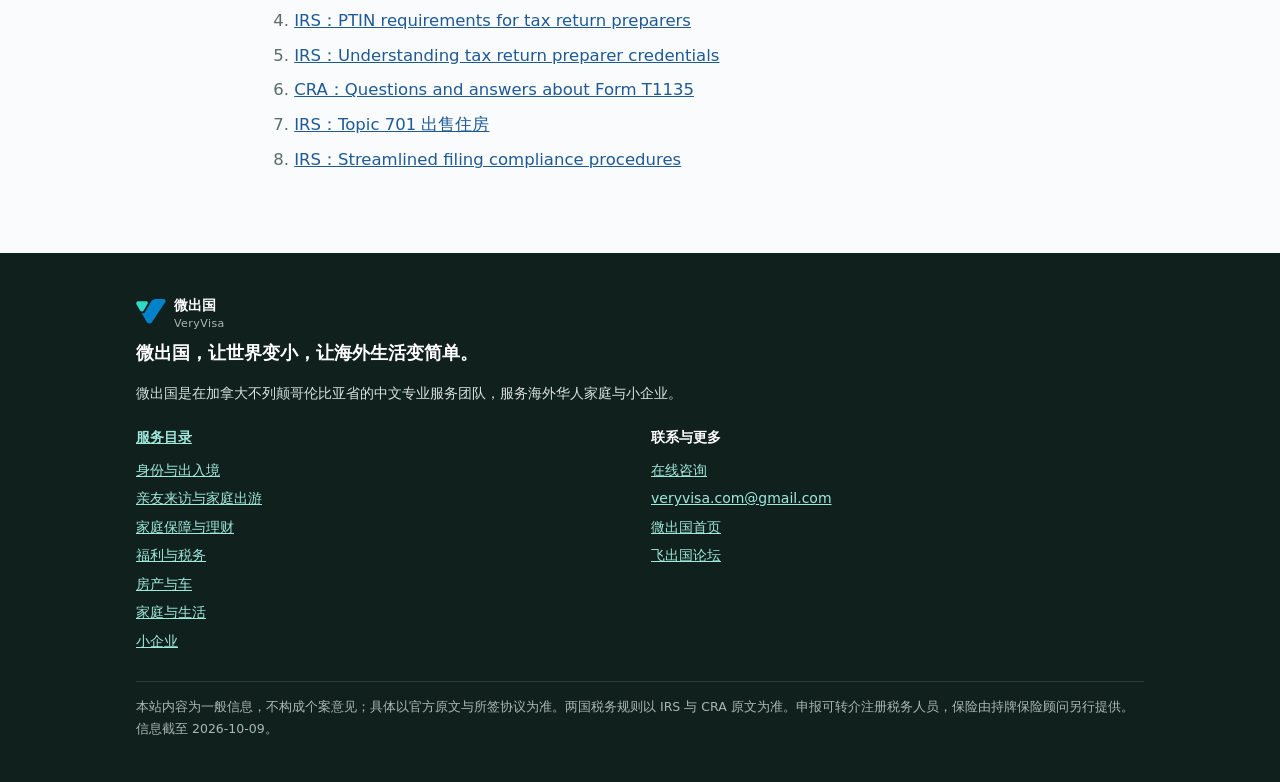
==== commit f59dc6dd: "publish canada-us-cross-border-tax-insurance 2026-11-09 14:25" ====
--- a/index.html
+++ b/index.html
@@ -209,7 +209,7 @@
 <main>
 <section class="hero"><div class="motif" aria-hidden="true"><svg viewBox="0 0 400 200" fill="none" stroke="currentColor" stroke-width="3"><path d="M10 150 H390 M80 150 V40 M320 150 V40"/><path d="M80 40 Q200 150 320 40 M10 70 Q45 120 80 40 M320 40 Q355 120 390 70"/><path d="M120 150 V90 M160 150 V115 M200 150 V122 M240 150 V115 M280 150 V90"/></svg></div><div class="wrap">
 <p class="kicker">税务与保险 · 加美双边情形诊断 · 加拿大</p>
-<h1>加美双边税务的情形诊断</h1><!--site-audio:begin--><section class="site-audio" data-site-audio="xb-filing" aria-label="音频讲解" style="margin:18px 0 22px;padding:14px 16px;border:1px solid rgba(127,127,127,.45);border-radius:12px"><p style="margin:0 0 8px;font-weight:600">🎧 听这一页：有美国身份的加拿大居民：两国报税与境外账户申报先理清哪几件（约 16 分钟）</p><audio id="sa-xb-filing" preload="none" src="assets/audio/xb-filing.m4a" ontimeupdate="var s=Math.floor(this.currentTime),d=Math.floor(this.duration||0);this.parentNode.querySelector(&#x27;[data-sa-time]&#x27;).textContent=Math.floor(s/60)+&#x27;:&#x27;+(&#x27;0&#x27;+s%60).slice(-2)+&#x27; / &#x27;+Math.floor(d/60)+&#x27;:&#x27;+(&#x27;0&#x27;+d%60).slice(-2)"></audio><button type="button" style="min-height:44px;min-width:44px;padding:8px 14px;margin:0 6px 6px 0;border:1px solid currentColor;border-radius:8px;background:transparent;color:inherit;font:inherit;cursor:pointer" onclick="var a=document.getElementById(&#x27;sa-xb-filing&#x27;);if(a.paused){a.play();this.textContent=&#x27;⏸ 暂停&#x27;}else{a.pause();this.textContent=&#x27;▶ 播放&#x27;}">▶ 播放</button><button type="button" style="min-height:44px;min-width:44px;padding:8px 14px;margin:0 6px 6px 0;border:1px solid currentColor;border-radius:8px;background:transparent;color:inherit;font:inherit;cursor:pointer" aria-label="后退 15 秒" onclick="var a=document.getElementById(&#x27;sa-xb-filing&#x27;);a.currentTime=Math.max(0,a.currentTime+(-15))">−15 秒</button><button type="button" style="min-height:44px;min-width:44px;padding:8px 14px;margin:0 6px 6px 0;border:1px solid currentColor;border-radius:8px;background:transparent;color:inherit;font:inherit;cursor:pointer" aria-label="前进 15 秒" onclick="var a=document.getElementById(&#x27;sa-xb-filing&#x27;);a.currentTime=Math.max(0,a.currentTime+(15))">+15 秒</button><span data-sa-time style="font-variant-numeric:tabular-nums">0:00 / 16:00</span><p style="margin:6px 0 0;font-size:14px">AI 生成的中文讲解，按本站正文与官方页面整理；数字以本页正文与官方现行页面为准。 <a href="assets/audio/xb-filing.m4a" download>下载音频</a></p></section><!--site-audio:end--><!--site-audio:begin--><section class="site-audio" data-site-audio="xb-before-buying" aria-label="音频讲解" style="margin:18px 0 22px;padding:14px 16px;border:1px solid rgba(127,127,127,.45);border-radius:12px"><p style="margin:0 0 8px;font-weight:600">🎧 听这一页：有美国身份，在加拿大买基金或保单之前的问题清单（约 19 分钟）</p><audio id="sa-xb-before-buying" preload="none" src="assets/audio/xb-before-buying.m4a" ontimeupdate="var s=Math.floor(this.currentTime),d=Math.floor(this.duration||0);this.parentNode.querySelector(&#x27;[data-sa-time]&#x27;).textContent=Math.floor(s/60)+&#x27;:&#x27;+(&#x27;0&#x27;+s%60).slice(-2)+&#x27; / &#x27;+Math.floor(d/60)+&#x27;:&#x27;+(&#x27;0&#x27;+d%60).slice(-2)"></audio><button type="button" style="min-height:44px;min-width:44px;padding:8px 14px;margin:0 6px 6px 0;border:1px solid currentColor;border-radius:8px;background:transparent;color:inherit;font:inherit;cursor:pointer" onclick="var a=document.getElementById(&#x27;sa-xb-before-buying&#x27;);if(a.paused){a.play();this.textContent=&#x27;⏸ 暂停&#x27;}else{a.pause();this.textContent=&#x27;▶ 播放&#x27;}">▶ 播放</button><button type="button" style="min-height:44px;min-width:44px;padding:8px 14px;margin:0 6px 6px 0;border:1px solid currentColor;border-radius:8px;background:transparent;color:inherit;font:inherit;cursor:pointer" aria-label="后退 15 秒" onclick="var a=document.getElementById(&#x27;sa-xb-before-buying&#x27;);a.currentTime=Math.max(0,a.currentTime+(-15))">−15 秒</button><button type="button" style="min-height:44px;min-width:44px;padding:8px 14px;margin:0 6px 6px 0;border:1px solid currentColor;border-radius:8px;background:transparent;color:inherit;font:inherit;cursor:pointer" aria-label="前进 15 秒" onclick="var a=document.getElementById(&#x27;sa-xb-before-buying&#x27;);a.currentTime=Math.max(0,a.currentTime+(15))">+15 秒</button><span data-sa-time style="font-variant-numeric:tabular-nums">0:00 / 19:00</span><p style="margin:6px 0 0;font-size:14px">AI 生成的中文讲解，按本站正文与官方页面整理；数字以本页正文与官方现行页面为准。 <a href="assets/audio/xb-before-buying.m4a" download>下载音频</a></p></section><!--site-audio:end-->
+<h1>加美双边税务的情形诊断</h1><!--site-audio:begin--><section class="site-audio" data-site-audio="xb-filing" aria-label="音频讲解" style="margin:18px 0 22px;padding:14px 16px;border:1px solid rgba(127,127,127,.45);border-radius:12px"><p style="margin:0 0 8px;font-weight:600">🎧 听这一页：有美国身份的加拿大居民：两国报税与境外账户申报先理清哪几件（约 16 分钟）</p><audio id="sa-xb-filing" preload="none" src="assets/audio/xb-filing.m4a" ontimeupdate="var s=Math.floor(this.currentTime),d=Math.floor(this.duration||0);this.parentNode.querySelector(&#x27;[data-sa-time]&#x27;).textContent=Math.floor(s/60)+&#x27;:&#x27;+(&#x27;0&#x27;+s%60).slice(-2)+&#x27; / &#x27;+Math.floor(d/60)+&#x27;:&#x27;+(&#x27;0&#x27;+d%60).slice(-2)"></audio><button type="button" style="min-height:44px;min-width:44px;padding:8px 14px;margin:0 6px 6px 0;border:1px solid currentColor;border-radius:8px;background:transparent;color:inherit;font:inherit;cursor:pointer" onclick="var a=document.getElementById(&#x27;sa-xb-filing&#x27;);if(a.paused){a.play();this.textContent=&#x27;⏸ 暂停&#x27;}else{a.pause();this.textContent=&#x27;▶ 播放&#x27;}">▶ 播放</button><button type="button" style="min-height:44px;min-width:44px;padding:8px 14px;margin:0 6px 6px 0;border:1px solid currentColor;border-radius:8px;background:transparent;color:inherit;font:inherit;cursor:pointer" aria-label="后退 15 秒" onclick="var a=document.getElementById(&#x27;sa-xb-filing&#x27;);a.currentTime=Math.max(0,a.currentTime+(-15))">−15 秒</button><button type="button" style="min-height:44px;min-width:44px;padding:8px 14px;margin:0 6px 6px 0;border:1px solid currentColor;border-radius:8px;background:transparent;color:inherit;font:inherit;cursor:pointer" aria-label="前进 15 秒" onclick="var a=document.getElementById(&#x27;sa-xb-filing&#x27;);a.currentTime=Math.max(0,a.currentTime+(15))">+15 秒</button><span data-sa-time style="font-variant-numeric:tabular-nums">0:00 / 16:00</span><p style="margin:6px 0 0;font-size:14px">AI 生成的中文讲解，按本站正文与官方页面整理；数字以本页正文与官方现行页面为准。 <a href="assets/audio/xb-filing.m4a" download>下载音频</a></p></section><!--site-audio:end--><!--site-audio:begin--><section class="site-audio" data-site-audio="xb-before-buying" aria-label="音频讲解" style="margin:18px 0 22px;padding:14px 16px;border:1px solid rgba(127,127,127,.45);border-radius:12px"><p style="margin:0 0 8px;font-weight:600">🎧 听这一页：有美国身份，在加拿大买基金或保单之前的问题清单（约 19 分钟）</p><audio id="sa-xb-before-buying" preload="none" src="assets/audio/xb-before-buying.m4a" ontimeupdate="var s=Math.floor(this.currentTime),d=Math.floor(this.duration||0);this.parentNode.querySelector(&#x27;[data-sa-time]&#x27;).textContent=Math.floor(s/60)+&#x27;:&#x27;+(&#x27;0&#x27;+s%60).slice(-2)+&#x27; / &#x27;+Math.floor(d/60)+&#x27;:&#x27;+(&#x27;0&#x27;+d%60).slice(-2)"></audio><button type="button" style="min-height:44px;min-width:44px;padding:8px 14px;margin:0 6px 6px 0;border:1px solid currentColor;border-radius:8px;background:transparent;color:inherit;font:inherit;cursor:pointer" onclick="var a=document.getElementById(&#x27;sa-xb-before-buying&#x27;);if(a.paused){a.play();this.textContent=&#x27;⏸ 暂停&#x27;}else{a.pause();this.textContent=&#x27;▶ 播放&#x27;}">▶ 播放</button><button type="button" style="min-height:44px;min-width:44px;padding:8px 14px;margin:0 6px 6px 0;border:1px solid currentColor;border-radius:8px;background:transparent;color:inherit;font:inherit;cursor:pointer" aria-label="后退 15 秒" onclick="var a=document.getElementById(&#x27;sa-xb-before-buying&#x27;);a.currentTime=Math.max(0,a.currentTime+(-15))">−15 秒</button><button type="button" style="min-height:44px;min-width:44px;padding:8px 14px;margin:0 6px 6px 0;border:1px solid currentColor;border-radius:8px;background:transparent;color:inherit;font:inherit;cursor:pointer" aria-label="前进 15 秒" onclick="var a=document.getElementById(&#x27;sa-xb-before-buying&#x27;);a.currentTime=Math.max(0,a.currentTime+(15))">+15 秒</button><span data-sa-time style="font-variant-numeric:tabular-nums">0:00 / 19:00</span><p style="margin:6px 0 0;font-size:14px">AI 生成的中文讲解，按本站正文与官方页面整理；数字以本页正文与官方现行页面为准。 <a href="assets/audio/xb-before-buying.m4a" download>下载音频</a></p></section><!--site-audio:end--><!--site-audio:begin--><section class="site-audio" data-site-audio="xb-catch-up" aria-label="音频讲解" style="margin:18px 0 22px;padding:14px 16px;border:1px solid rgba(127,127,127,.45);border-radius:12px"><p style="margin:0 0 8px;font-weight:600">🎧 听这一页：多年没报美国税、绿卡过期、意外的美国公民：先确认身份何时结束，再谈补报（约 19 分钟）</p><audio id="sa-xb-catch-up" preload="none" src="assets/audio/xb-catch-up.m4a" ontimeupdate="var s=Math.floor(this.currentTime),d=Math.floor(this.duration||0);this.parentNode.querySelector(&#x27;[data-sa-time]&#x27;).textContent=Math.floor(s/60)+&#x27;:&#x27;+(&#x27;0&#x27;+s%60).slice(-2)+&#x27; / &#x27;+Math.floor(d/60)+&#x27;:&#x27;+(&#x27;0&#x27;+d%60).slice(-2)"></audio><button type="button" style="min-height:44px;min-width:44px;padding:8px 14px;margin:0 6px 6px 0;border:1px solid currentColor;border-radius:8px;background:transparent;color:inherit;font:inherit;cursor:pointer" onclick="var a=document.getElementById(&#x27;sa-xb-catch-up&#x27;);if(a.paused){a.play();this.textContent=&#x27;⏸ 暂停&#x27;}else{a.pause();this.textContent=&#x27;▶ 播放&#x27;}">▶ 播放</button><button type="button" style="min-height:44px;min-width:44px;padding:8px 14px;margin:0 6px 6px 0;border:1px solid currentColor;border-radius:8px;background:transparent;color:inherit;font:inherit;cursor:pointer" aria-label="后退 15 秒" onclick="var a=document.getElementById(&#x27;sa-xb-catch-up&#x27;);a.currentTime=Math.max(0,a.currentTime+(-15))">−15 秒</button><button type="button" style="min-height:44px;min-width:44px;padding:8px 14px;margin:0 6px 6px 0;border:1px solid currentColor;border-radius:8px;background:transparent;color:inherit;font:inherit;cursor:pointer" aria-label="前进 15 秒" onclick="var a=document.getElementById(&#x27;sa-xb-catch-up&#x27;);a.currentTime=Math.max(0,a.currentTime+(15))">+15 秒</button><span data-sa-time style="font-variant-numeric:tabular-nums">0:00 / 19:00</span><p style="margin:6px 0 0;font-size:14px">AI 生成的中文讲解，按本站正文与官方页面整理；数字以本页正文与官方现行页面为准。 <a href="assets/audio/xb-catch-up.m4a" download>下载音频</a></p></section><!--site-audio:end-->
 <p class="sub">多年未报美国税、绿卡过期却未正式交还、TFSA 里放着加拿大基金、手上有一份带现金价值的保单，补不补、怎么补，先要看清对两国账户的影响。我们将身份时间线与两国账户、保单整理为一页清单，列明可能涉及的表格与关键日期，需要时转介两国的持牌专业人士。</p>
 <ul class="hero-points"><li>交付：开工前的一页两国清单，列明身份时间线、账户归类与可能涉及的表格</li><li>每条规则附 IRS 或 CRA 原文链接；报税与代理由两国持牌人士负责</li><li>不代报美国税，不销售美国保险</li></ul>
 <a class="btn btn-primary" href="#contact">预约情形诊断</a><a class="btn btn-ghost" href="#deliver">服务内容</a>
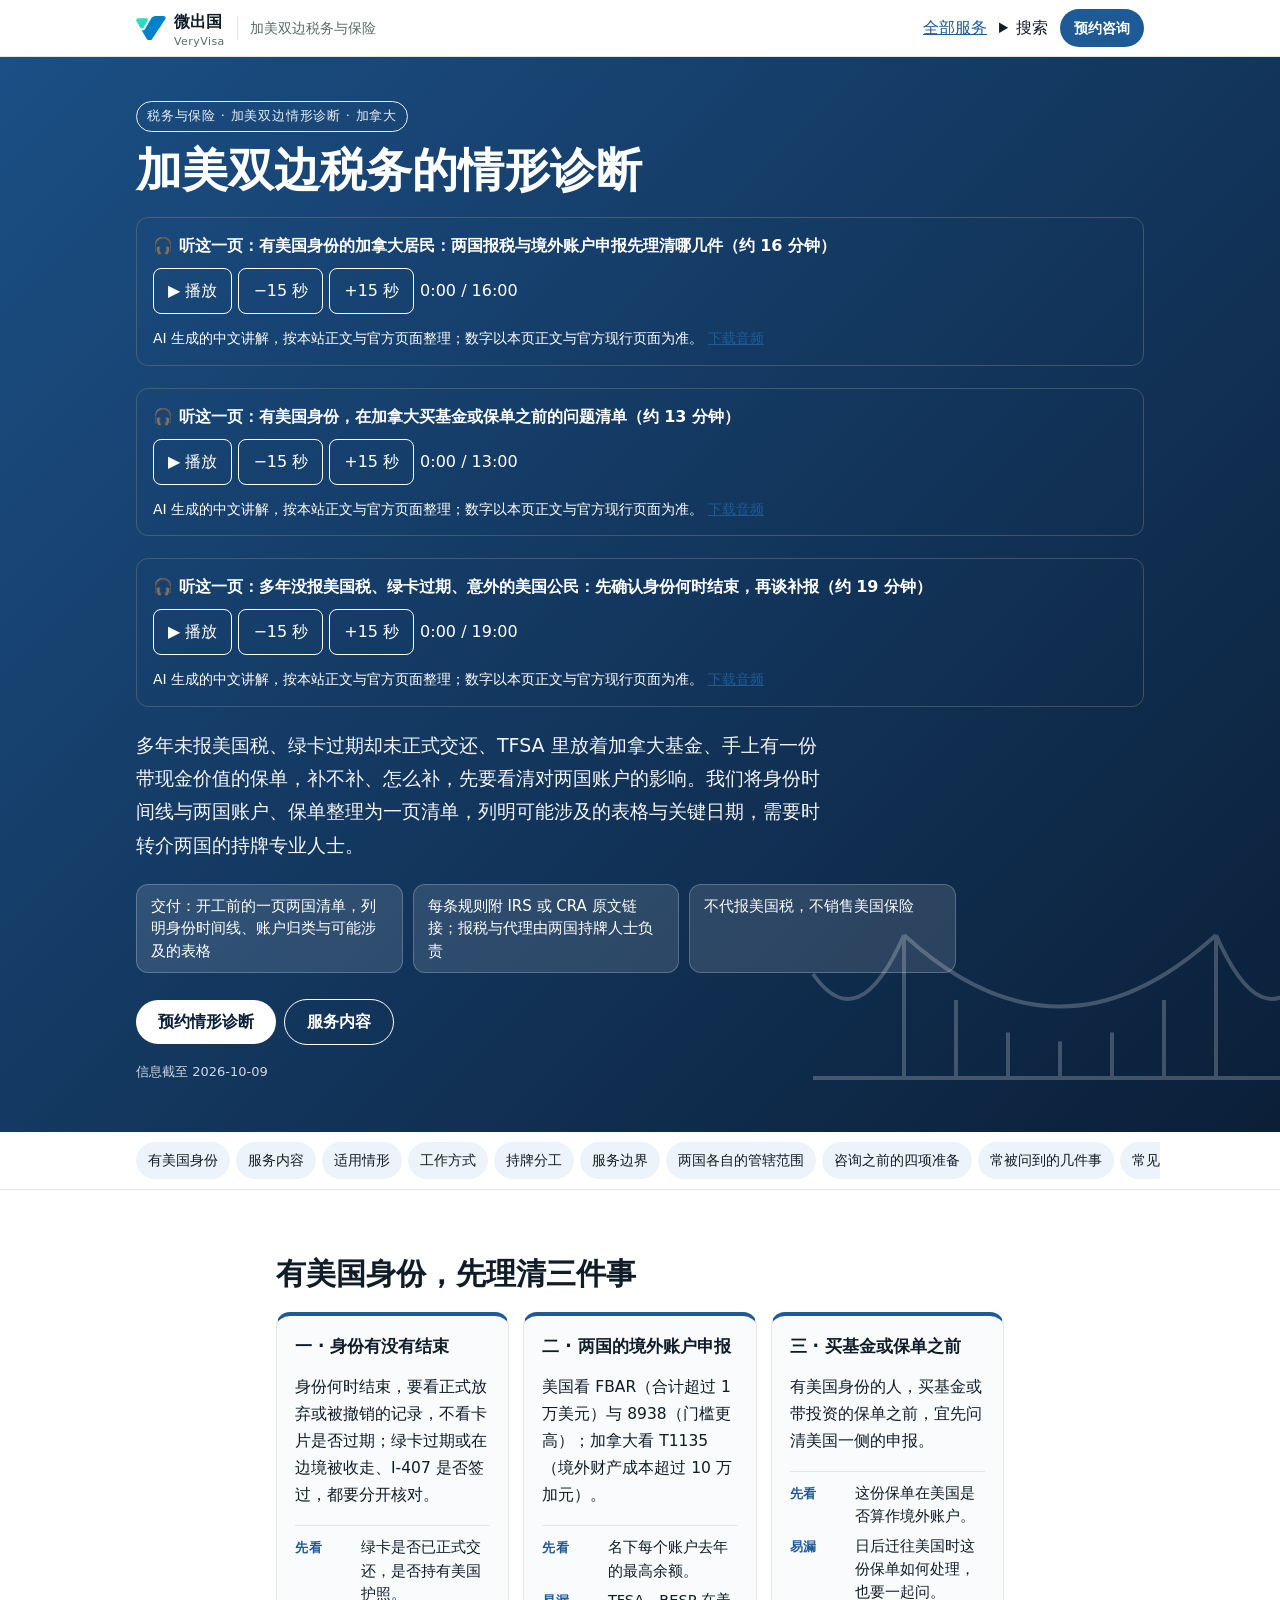
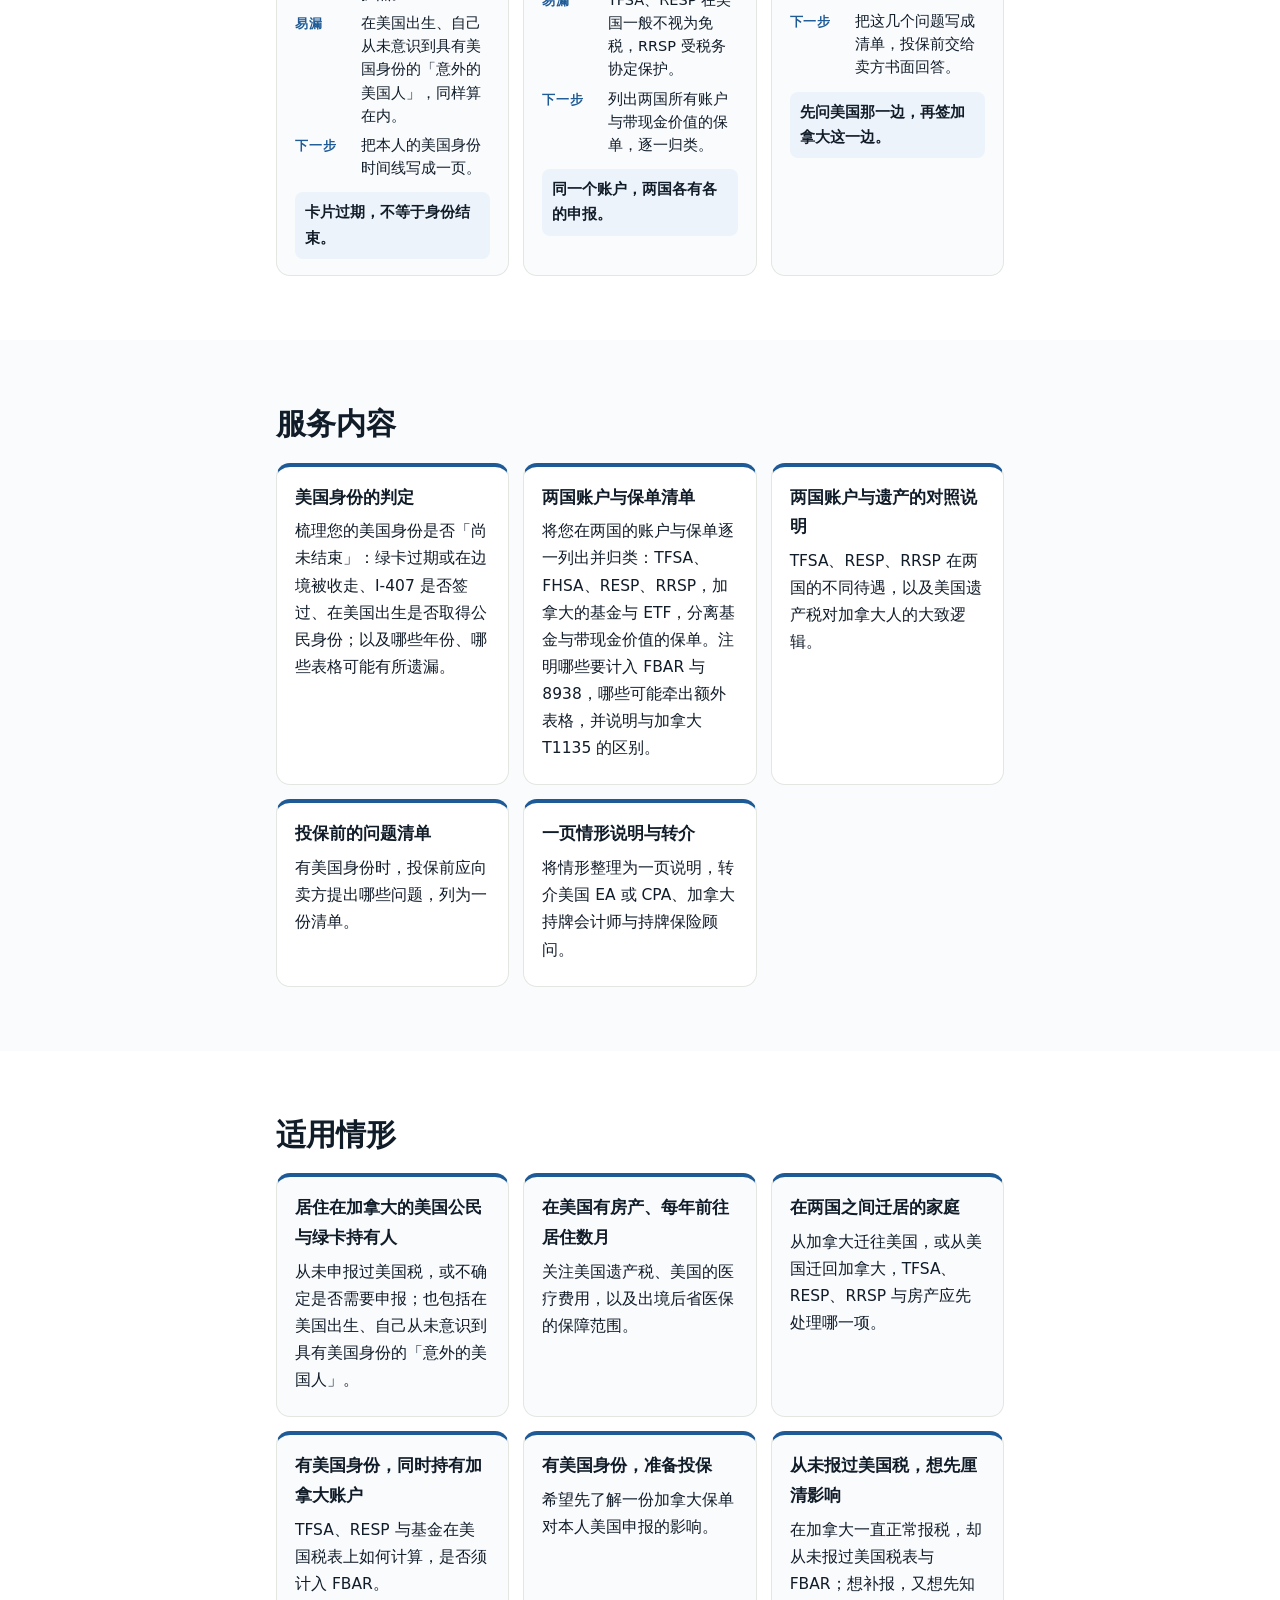
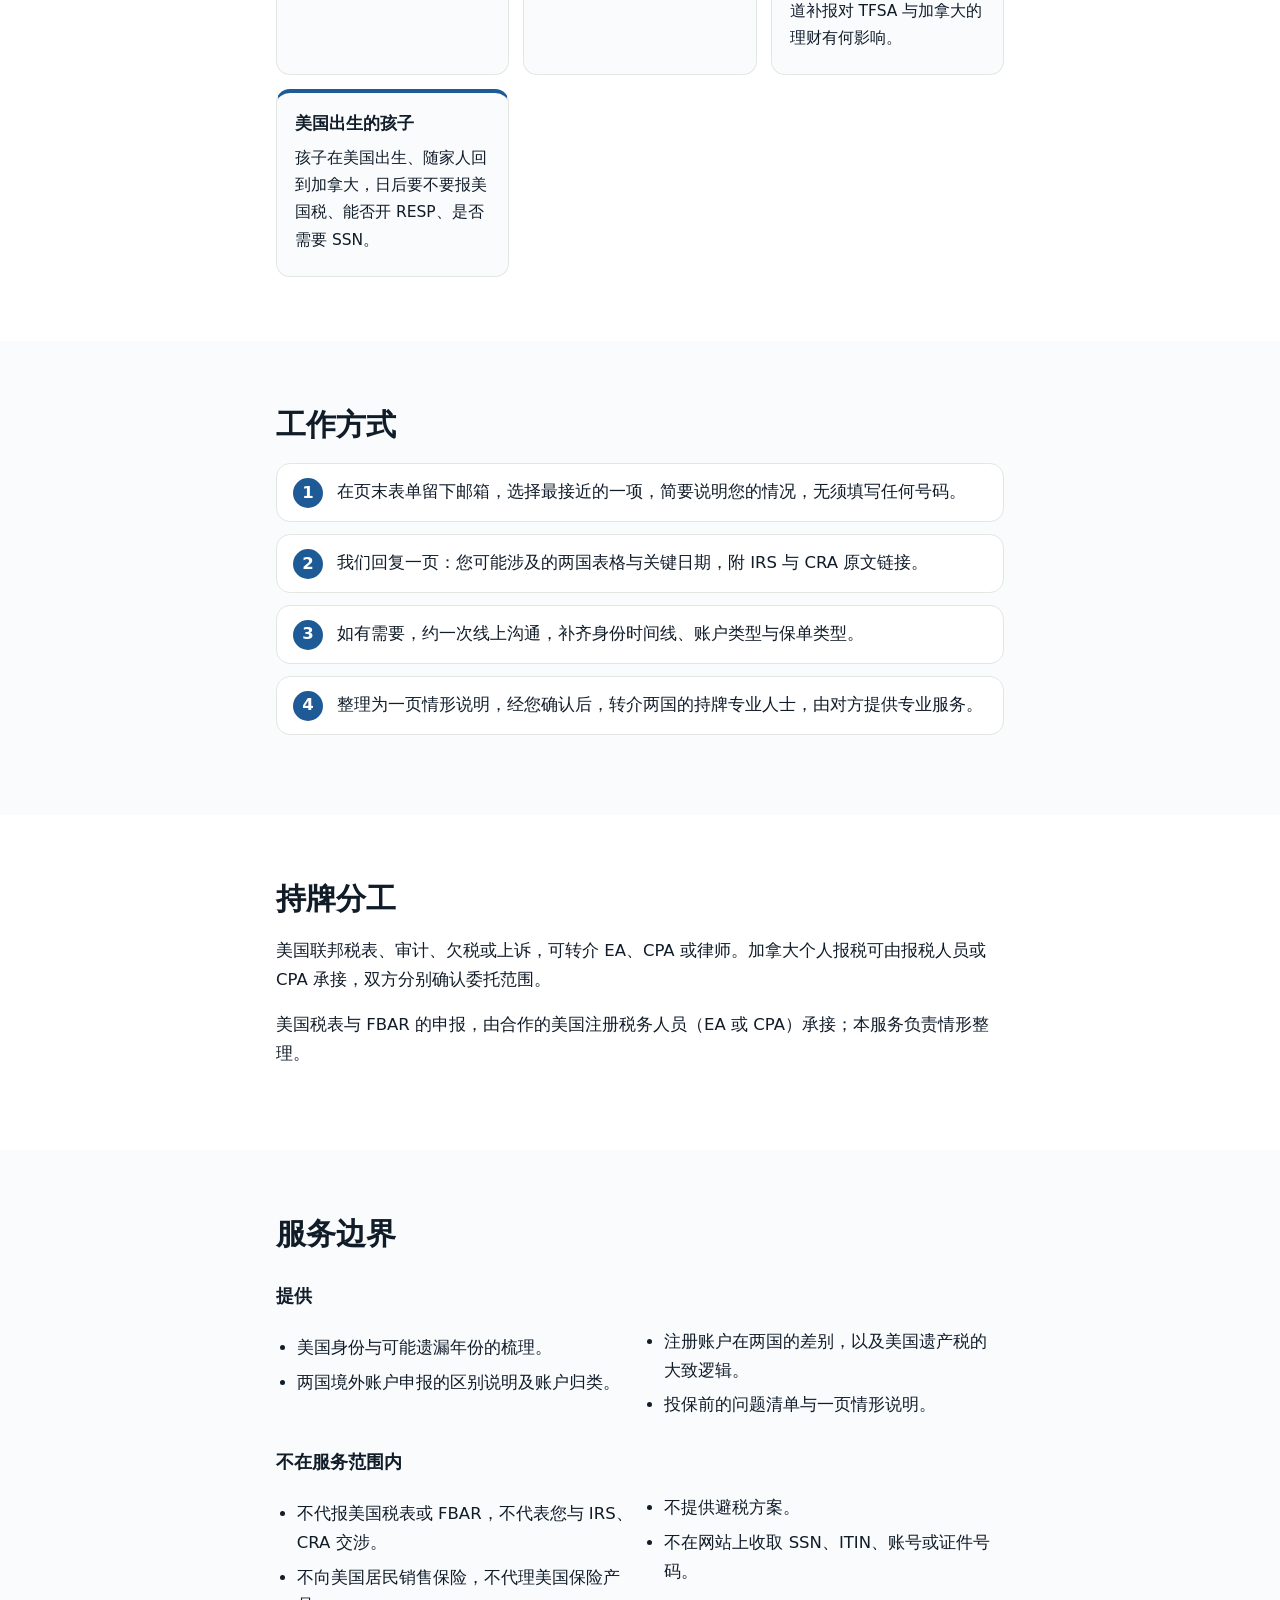
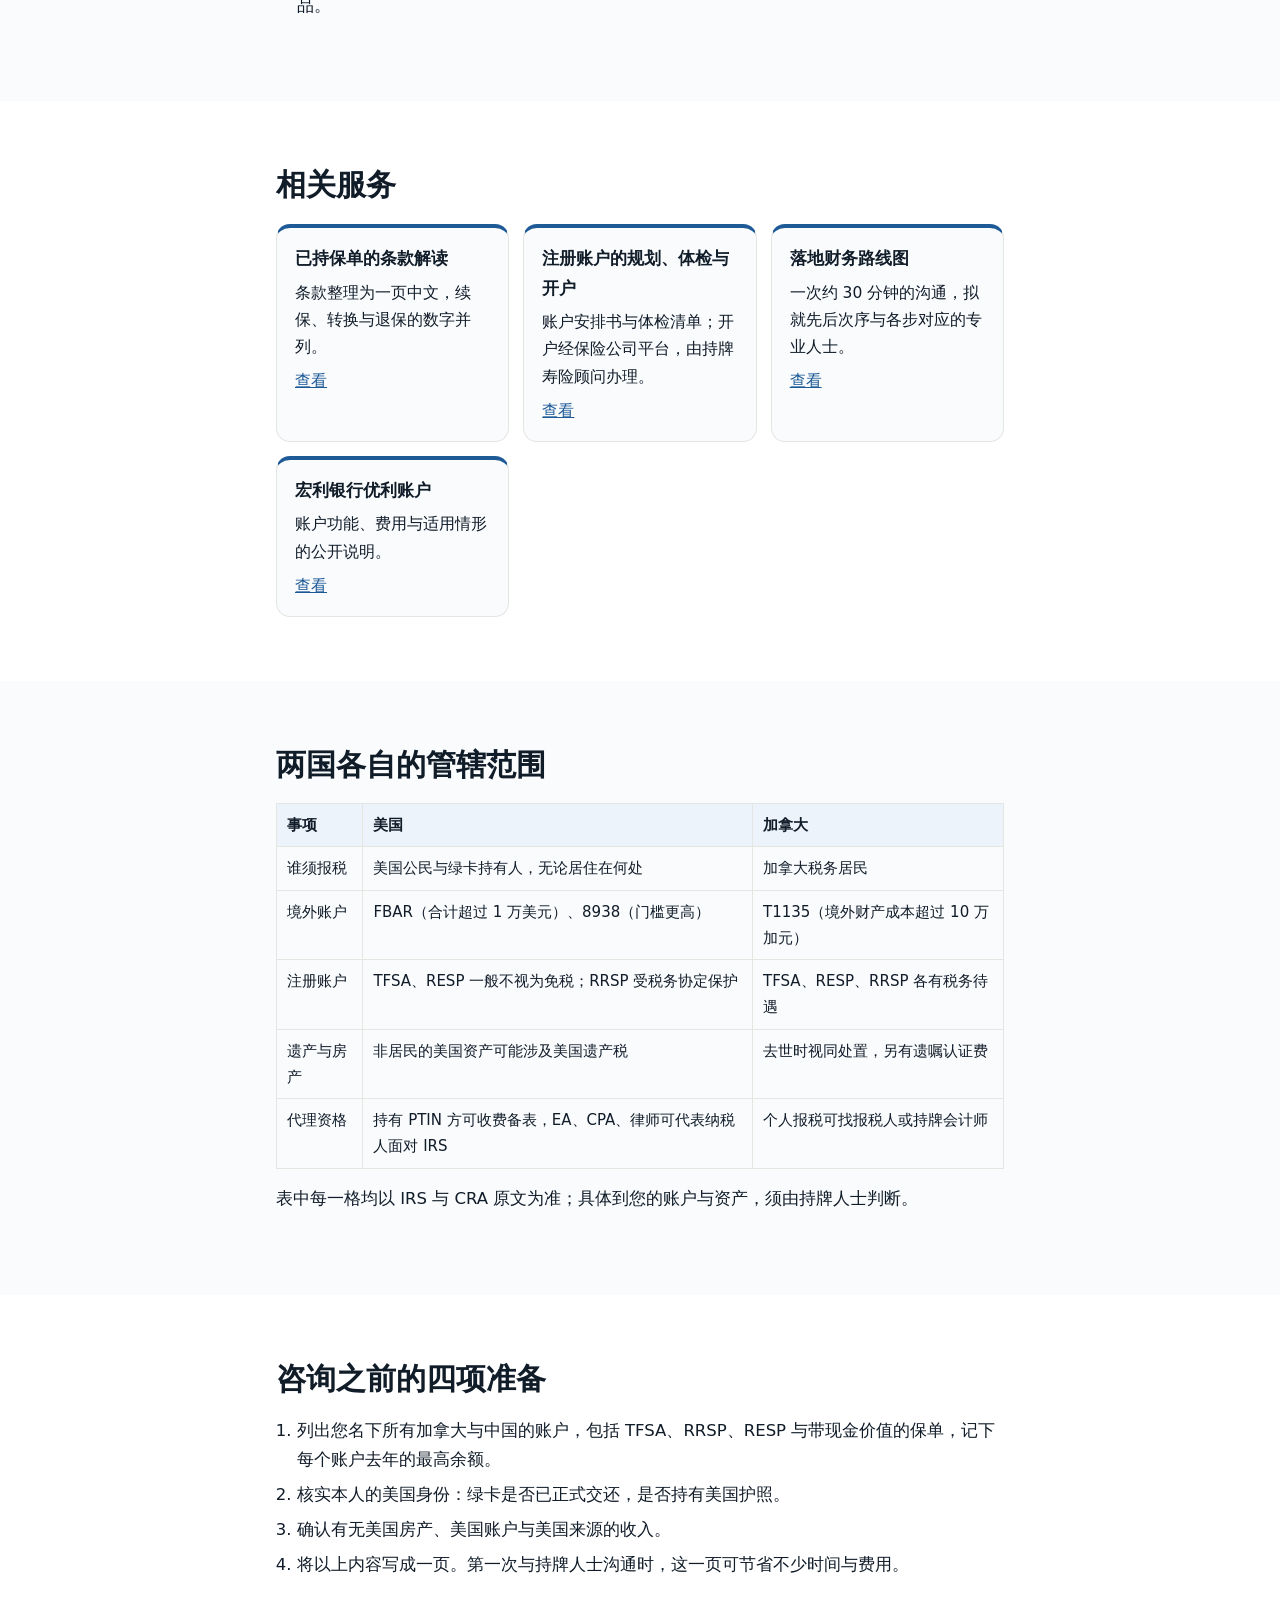
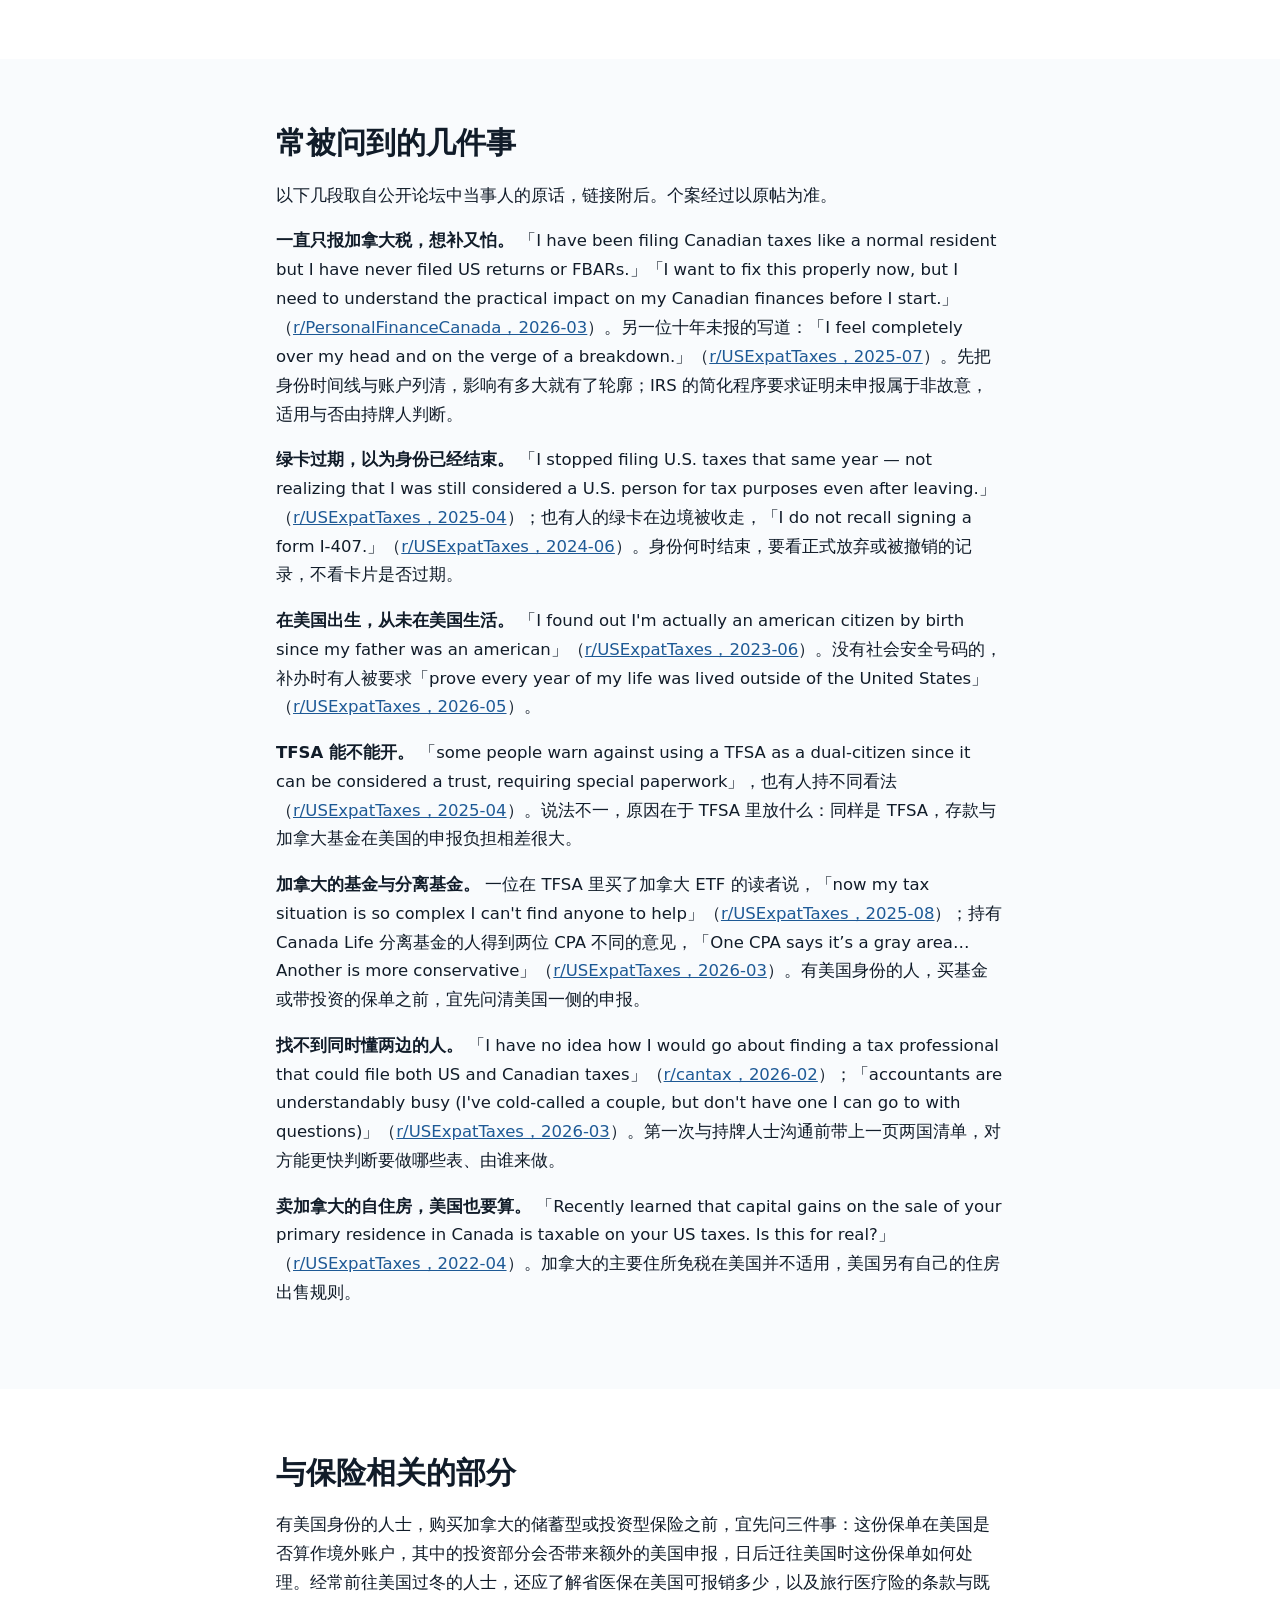
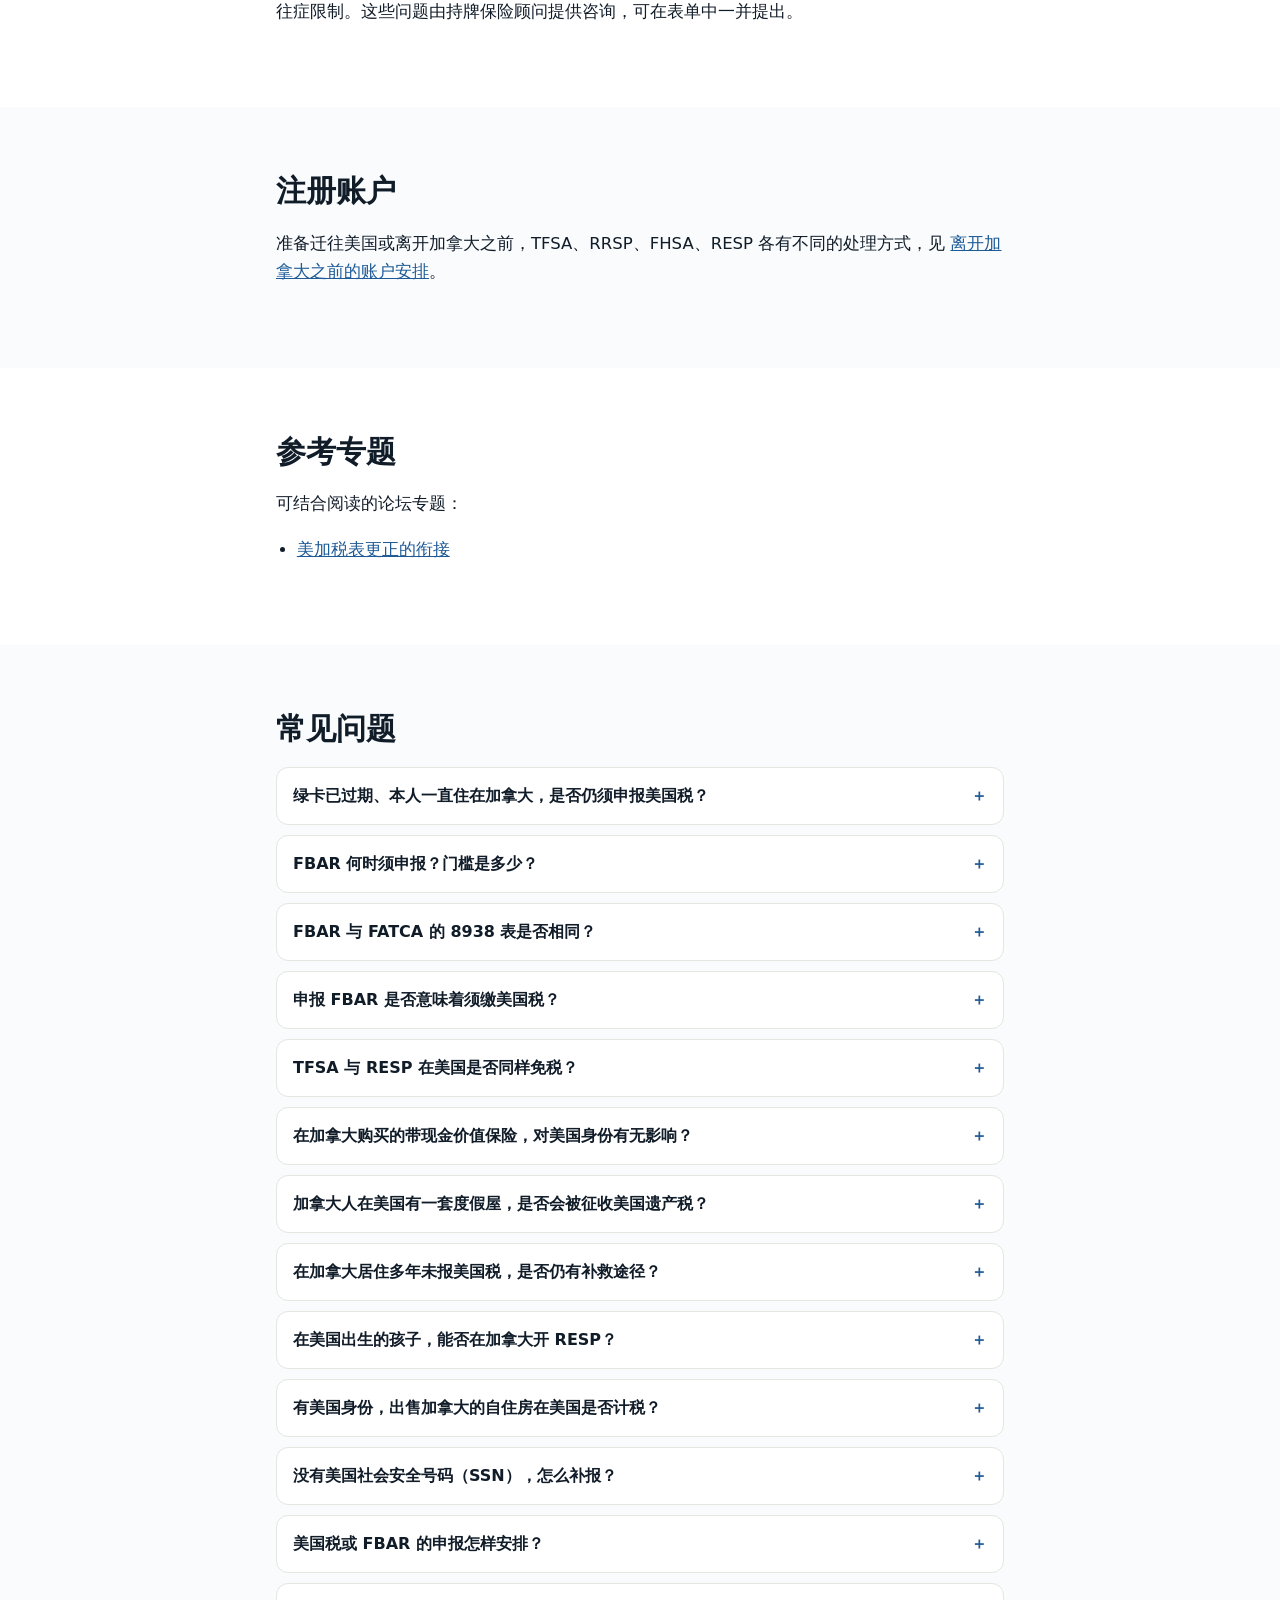
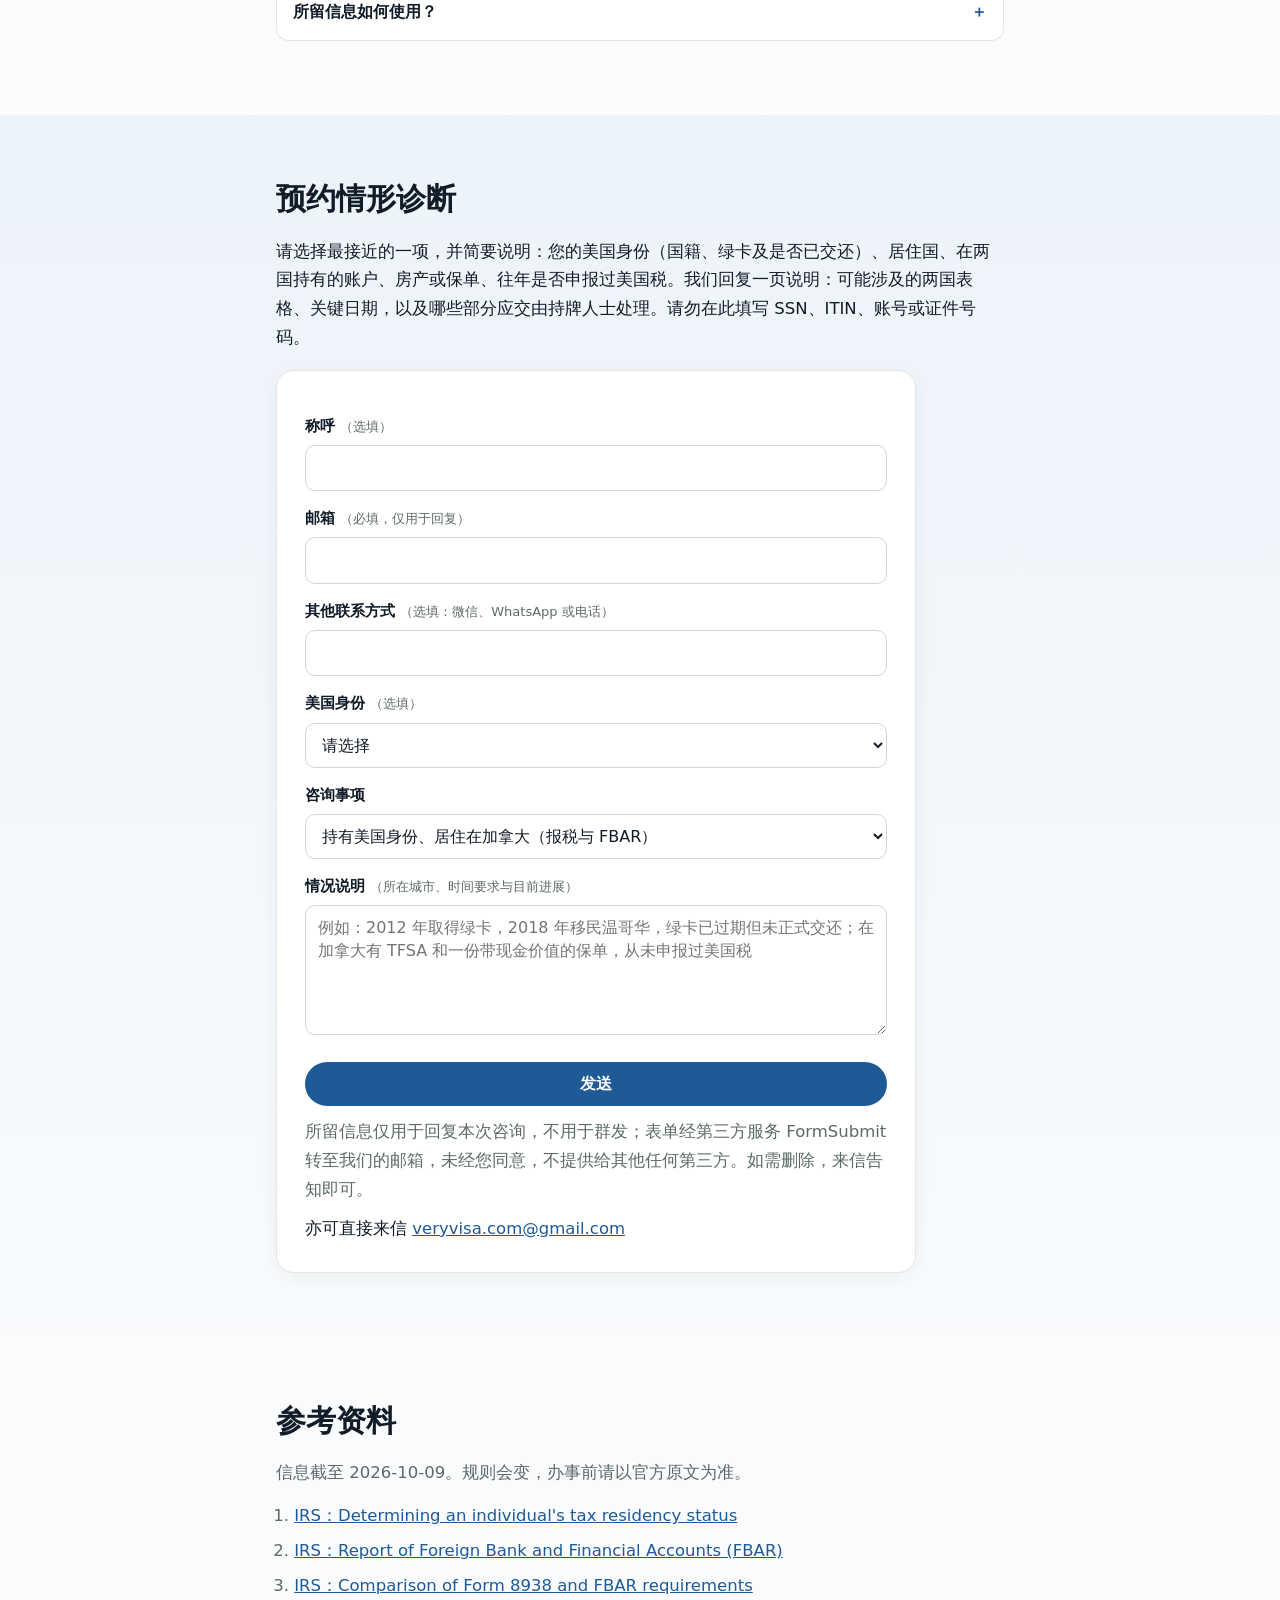
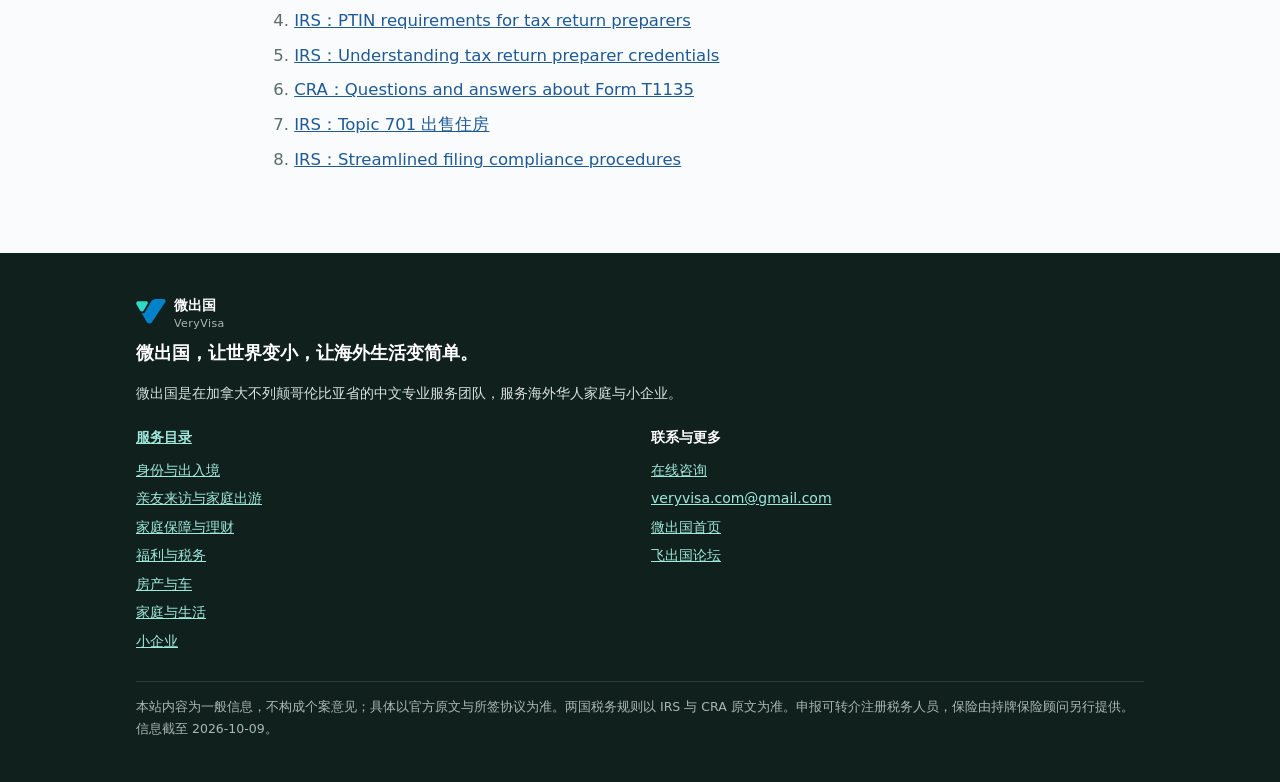
==== commit 1a2972c4: "publish canada-us-cross-border-tax-insurance 2026-11-09 17:21" ====
--- a/index.html
+++ b/index.html
@@ -209,7 +209,7 @@
 <main>
 <section class="hero"><div class="motif" aria-hidden="true"><svg viewBox="0 0 400 200" fill="none" stroke="currentColor" stroke-width="3"><path d="M10 150 H390 M80 150 V40 M320 150 V40"/><path d="M80 40 Q200 150 320 40 M10 70 Q45 120 80 40 M320 40 Q355 120 390 70"/><path d="M120 150 V90 M160 150 V115 M200 150 V122 M240 150 V115 M280 150 V90"/></svg></div><div class="wrap">
 <p class="kicker">税务与保险 · 加美双边情形诊断 · 加拿大</p>
-<h1>加美双边税务的情形诊断</h1><!--site-audio:begin--><section class="site-audio" data-site-audio="xb-filing" aria-label="音频讲解" style="margin:18px 0 22px;padding:14px 16px;border:1px solid rgba(127,127,127,.45);border-radius:12px"><p style="margin:0 0 8px;font-weight:600">🎧 听这一页：有美国身份的加拿大居民：两国报税与境外账户申报先理清哪几件（约 16 分钟）</p><audio id="sa-xb-filing" preload="none" src="assets/audio/xb-filing.m4a" ontimeupdate="var s=Math.floor(this.currentTime),d=Math.floor(this.duration||0);this.parentNode.querySelector(&#x27;[data-sa-time]&#x27;).textContent=Math.floor(s/60)+&#x27;:&#x27;+(&#x27;0&#x27;+s%60).slice(-2)+&#x27; / &#x27;+Math.floor(d/60)+&#x27;:&#x27;+(&#x27;0&#x27;+d%60).slice(-2)"></audio><button type="button" style="min-height:44px;min-width:44px;padding:8px 14px;margin:0 6px 6px 0;border:1px solid currentColor;border-radius:8px;background:transparent;color:inherit;font:inherit;cursor:pointer" onclick="var a=document.getElementById(&#x27;sa-xb-filing&#x27;);if(a.paused){a.play();this.textContent=&#x27;⏸ 暂停&#x27;}else{a.pause();this.textContent=&#x27;▶ 播放&#x27;}">▶ 播放</button><button type="button" style="min-height:44px;min-width:44px;padding:8px 14px;margin:0 6px 6px 0;border:1px solid currentColor;border-radius:8px;background:transparent;color:inherit;font:inherit;cursor:pointer" aria-label="后退 15 秒" onclick="var a=document.getElementById(&#x27;sa-xb-filing&#x27;);a.currentTime=Math.max(0,a.currentTime+(-15))">−15 秒</button><button type="button" style="min-height:44px;min-width:44px;padding:8px 14px;margin:0 6px 6px 0;border:1px solid currentColor;border-radius:8px;background:transparent;color:inherit;font:inherit;cursor:pointer" aria-label="前进 15 秒" onclick="var a=document.getElementById(&#x27;sa-xb-filing&#x27;);a.currentTime=Math.max(0,a.currentTime+(15))">+15 秒</button><span data-sa-time style="font-variant-numeric:tabular-nums">0:00 / 16:00</span><p style="margin:6px 0 0;font-size:14px">AI 生成的中文讲解，按本站正文与官方页面整理；数字以本页正文与官方现行页面为准。 <a href="assets/audio/xb-filing.m4a" download>下载音频</a></p></section><!--site-audio:end--><!--site-audio:begin--><section class="site-audio" data-site-audio="xb-before-buying" aria-label="音频讲解" style="margin:18px 0 22px;padding:14px 16px;border:1px solid rgba(127,127,127,.45);border-radius:12px"><p style="margin:0 0 8px;font-weight:600">🎧 听这一页：有美国身份，在加拿大买基金或保单之前的问题清单（约 19 分钟）</p><audio id="sa-xb-before-buying" preload="none" src="assets/audio/xb-before-buying.m4a" ontimeupdate="var s=Math.floor(this.currentTime),d=Math.floor(this.duration||0);this.parentNode.querySelector(&#x27;[data-sa-time]&#x27;).textContent=Math.floor(s/60)+&#x27;:&#x27;+(&#x27;0&#x27;+s%60).slice(-2)+&#x27; / &#x27;+Math.floor(d/60)+&#x27;:&#x27;+(&#x27;0&#x27;+d%60).slice(-2)"></audio><button type="button" style="min-height:44px;min-width:44px;padding:8px 14px;margin:0 6px 6px 0;border:1px solid currentColor;border-radius:8px;background:transparent;color:inherit;font:inherit;cursor:pointer" onclick="var a=document.getElementById(&#x27;sa-xb-before-buying&#x27;);if(a.paused){a.play();this.textContent=&#x27;⏸ 暂停&#x27;}else{a.pause();this.textContent=&#x27;▶ 播放&#x27;}">▶ 播放</button><button type="button" style="min-height:44px;min-width:44px;padding:8px 14px;margin:0 6px 6px 0;border:1px solid currentColor;border-radius:8px;background:transparent;color:inherit;font:inherit;cursor:pointer" aria-label="后退 15 秒" onclick="var a=document.getElementById(&#x27;sa-xb-before-buying&#x27;);a.currentTime=Math.max(0,a.currentTime+(-15))">−15 秒</button><button type="button" style="min-height:44px;min-width:44px;padding:8px 14px;margin:0 6px 6px 0;border:1px solid currentColor;border-radius:8px;background:transparent;color:inherit;font:inherit;cursor:pointer" aria-label="前进 15 秒" onclick="var a=document.getElementById(&#x27;sa-xb-before-buying&#x27;);a.currentTime=Math.max(0,a.currentTime+(15))">+15 秒</button><span data-sa-time style="font-variant-numeric:tabular-nums">0:00 / 19:00</span><p style="margin:6px 0 0;font-size:14px">AI 生成的中文讲解，按本站正文与官方页面整理；数字以本页正文与官方现行页面为准。 <a href="assets/audio/xb-before-buying.m4a" download>下载音频</a></p></section><!--site-audio:end--><!--site-audio:begin--><section class="site-audio" data-site-audio="xb-catch-up" aria-label="音频讲解" style="margin:18px 0 22px;padding:14px 16px;border:1px solid rgba(127,127,127,.45);border-radius:12px"><p style="margin:0 0 8px;font-weight:600">🎧 听这一页：多年没报美国税、绿卡过期、意外的美国公民：先确认身份何时结束，再谈补报（约 19 分钟）</p><audio id="sa-xb-catch-up" preload="none" src="assets/audio/xb-catch-up.m4a" ontimeupdate="var s=Math.floor(this.currentTime),d=Math.floor(this.duration||0);this.parentNode.querySelector(&#x27;[data-sa-time]&#x27;).textContent=Math.floor(s/60)+&#x27;:&#x27;+(&#x27;0&#x27;+s%60).slice(-2)+&#x27; / &#x27;+Math.floor(d/60)+&#x27;:&#x27;+(&#x27;0&#x27;+d%60).slice(-2)"></audio><button type="button" style="min-height:44px;min-width:44px;padding:8px 14px;margin:0 6px 6px 0;border:1px solid currentColor;border-radius:8px;background:transparent;color:inherit;font:inherit;cursor:pointer" onclick="var a=document.getElementById(&#x27;sa-xb-catch-up&#x27;);if(a.paused){a.play();this.textContent=&#x27;⏸ 暂停&#x27;}else{a.pause();this.textContent=&#x27;▶ 播放&#x27;}">▶ 播放</button><button type="button" style="min-height:44px;min-width:44px;padding:8px 14px;margin:0 6px 6px 0;border:1px solid currentColor;border-radius:8px;background:transparent;color:inherit;font:inherit;cursor:pointer" aria-label="后退 15 秒" onclick="var a=document.getElementById(&#x27;sa-xb-catch-up&#x27;);a.currentTime=Math.max(0,a.currentTime+(-15))">−15 秒</button><button type="button" style="min-height:44px;min-width:44px;padding:8px 14px;margin:0 6px 6px 0;border:1px solid currentColor;border-radius:8px;background:transparent;color:inherit;font:inherit;cursor:pointer" aria-label="前进 15 秒" onclick="var a=document.getElementById(&#x27;sa-xb-catch-up&#x27;);a.currentTime=Math.max(0,a.currentTime+(15))">+15 秒</button><span data-sa-time style="font-variant-numeric:tabular-nums">0:00 / 19:00</span><p style="margin:6px 0 0;font-size:14px">AI 生成的中文讲解，按本站正文与官方页面整理；数字以本页正文与官方现行页面为准。 <a href="assets/audio/xb-catch-up.m4a" download>下载音频</a></p></section><!--site-audio:end-->
+<h1>加美双边税务的情形诊断</h1><!--site-audio:begin--><section class="site-audio" data-site-audio="xb-filing" aria-label="音频讲解" style="margin:18px 0 22px;padding:14px 16px;border:1px solid rgba(127,127,127,.45);border-radius:12px"><p style="margin:0 0 8px;font-weight:600">🎧 听这一页：有美国身份的加拿大居民：两国报税与境外账户申报先理清哪几件（约 16 分钟）</p><audio id="sa-xb-filing" preload="none" src="assets/audio/xb-filing.m4a" ontimeupdate="var s=Math.floor(this.currentTime),d=Math.floor(this.duration||0);this.parentNode.querySelector(&#x27;[data-sa-time]&#x27;).textContent=Math.floor(s/60)+&#x27;:&#x27;+(&#x27;0&#x27;+s%60).slice(-2)+&#x27; / &#x27;+Math.floor(d/60)+&#x27;:&#x27;+(&#x27;0&#x27;+d%60).slice(-2)"></audio><button type="button" style="min-height:44px;min-width:44px;padding:8px 14px;margin:0 6px 6px 0;border:1px solid currentColor;border-radius:8px;background:transparent;color:inherit;font:inherit;cursor:pointer" onclick="var a=document.getElementById(&#x27;sa-xb-filing&#x27;);if(a.paused){a.play();this.textContent=&#x27;⏸ 暂停&#x27;}else{a.pause();this.textContent=&#x27;▶ 播放&#x27;}">▶ 播放</button><button type="button" style="min-height:44px;min-width:44px;padding:8px 14px;margin:0 6px 6px 0;border:1px solid currentColor;border-radius:8px;background:transparent;color:inherit;font:inherit;cursor:pointer" aria-label="后退 15 秒" onclick="var a=document.getElementById(&#x27;sa-xb-filing&#x27;);a.currentTime=Math.max(0,a.currentTime+(-15))">−15 秒</button><button type="button" style="min-height:44px;min-width:44px;padding:8px 14px;margin:0 6px 6px 0;border:1px solid currentColor;border-radius:8px;background:transparent;color:inherit;font:inherit;cursor:pointer" aria-label="前进 15 秒" onclick="var a=document.getElementById(&#x27;sa-xb-filing&#x27;);a.currentTime=Math.max(0,a.currentTime+(15))">+15 秒</button><span data-sa-time style="font-variant-numeric:tabular-nums">0:00 / 16:00</span><p style="margin:6px 0 0;font-size:14px">AI 生成的中文讲解，按本站正文与官方页面整理；数字以本页正文与官方现行页面为准。 <a href="assets/audio/xb-filing.m4a" download>下载音频</a></p></section><!--site-audio:end--><!--site-audio:begin--><section class="site-audio" data-site-audio="xb-before-buying" aria-label="音频讲解" style="margin:18px 0 22px;padding:14px 16px;border:1px solid rgba(127,127,127,.45);border-radius:12px"><p style="margin:0 0 8px;font-weight:600">🎧 听这一页：有美国身份，在加拿大买基金或保单之前的问题清单（约 13 分钟）</p><audio id="sa-xb-before-buying" preload="none" src="assets/audio/xb-before-buying.m4a" ontimeupdate="var s=Math.floor(this.currentTime),d=Math.floor(this.duration||0);this.parentNode.querySelector(&#x27;[data-sa-time]&#x27;).textContent=Math.floor(s/60)+&#x27;:&#x27;+(&#x27;0&#x27;+s%60).slice(-2)+&#x27; / &#x27;+Math.floor(d/60)+&#x27;:&#x27;+(&#x27;0&#x27;+d%60).slice(-2)"></audio><button type="button" style="min-height:44px;min-width:44px;padding:8px 14px;margin:0 6px 6px 0;border:1px solid currentColor;border-radius:8px;background:transparent;color:inherit;font:inherit;cursor:pointer" onclick="var a=document.getElementById(&#x27;sa-xb-before-buying&#x27;);if(a.paused){a.play();this.textContent=&#x27;⏸ 暂停&#x27;}else{a.pause();this.textContent=&#x27;▶ 播放&#x27;}">▶ 播放</button><button type="button" style="min-height:44px;min-width:44px;padding:8px 14px;margin:0 6px 6px 0;border:1px solid currentColor;border-radius:8px;background:transparent;color:inherit;font:inherit;cursor:pointer" aria-label="后退 15 秒" onclick="var a=document.getElementById(&#x27;sa-xb-before-buying&#x27;);a.currentTime=Math.max(0,a.currentTime+(-15))">−15 秒</button><button type="button" style="min-height:44px;min-width:44px;padding:8px 14px;margin:0 6px 6px 0;border:1px solid currentColor;border-radius:8px;background:transparent;color:inherit;font:inherit;cursor:pointer" aria-label="前进 15 秒" onclick="var a=document.getElementById(&#x27;sa-xb-before-buying&#x27;);a.currentTime=Math.max(0,a.currentTime+(15))">+15 秒</button><span data-sa-time style="font-variant-numeric:tabular-nums">0:00 / 13:00</span><p style="margin:6px 0 0;font-size:14px">AI 生成的中文讲解，按本站正文与官方页面整理；数字以本页正文与官方现行页面为准。 <a href="assets/audio/xb-before-buying.m4a" download>下载音频</a></p></section><!--site-audio:end--><!--site-audio:begin--><section class="site-audio" data-site-audio="xb-catch-up" aria-label="音频讲解" style="margin:18px 0 22px;padding:14px 16px;border:1px solid rgba(127,127,127,.45);border-radius:12px"><p style="margin:0 0 8px;font-weight:600">🎧 听这一页：多年没报美国税、绿卡过期、意外的美国公民：先确认身份何时结束，再谈补报（约 19 分钟）</p><audio id="sa-xb-catch-up" preload="none" src="assets/audio/xb-catch-up.m4a" ontimeupdate="var s=Math.floor(this.currentTime),d=Math.floor(this.duration||0);this.parentNode.querySelector(&#x27;[data-sa-time]&#x27;).textContent=Math.floor(s/60)+&#x27;:&#x27;+(&#x27;0&#x27;+s%60).slice(-2)+&#x27; / &#x27;+Math.floor(d/60)+&#x27;:&#x27;+(&#x27;0&#x27;+d%60).slice(-2)"></audio><button type="button" style="min-height:44px;min-width:44px;padding:8px 14px;margin:0 6px 6px 0;border:1px solid currentColor;border-radius:8px;background:transparent;color:inherit;font:inherit;cursor:pointer" onclick="var a=document.getElementById(&#x27;sa-xb-catch-up&#x27;);if(a.paused){a.play();this.textContent=&#x27;⏸ 暂停&#x27;}else{a.pause();this.textContent=&#x27;▶ 播放&#x27;}">▶ 播放</button><button type="button" style="min-height:44px;min-width:44px;padding:8px 14px;margin:0 6px 6px 0;border:1px solid currentColor;border-radius:8px;background:transparent;color:inherit;font:inherit;cursor:pointer" aria-label="后退 15 秒" onclick="var a=document.getElementById(&#x27;sa-xb-catch-up&#x27;);a.currentTime=Math.max(0,a.currentTime+(-15))">−15 秒</button><button type="button" style="min-height:44px;min-width:44px;padding:8px 14px;margin:0 6px 6px 0;border:1px solid currentColor;border-radius:8px;background:transparent;color:inherit;font:inherit;cursor:pointer" aria-label="前进 15 秒" onclick="var a=document.getElementById(&#x27;sa-xb-catch-up&#x27;);a.currentTime=Math.max(0,a.currentTime+(15))">+15 秒</button><span data-sa-time style="font-variant-numeric:tabular-nums">0:00 / 19:00</span><p style="margin:6px 0 0;font-size:14px">AI 生成的中文讲解，按本站正文与官方页面整理；数字以本页正文与官方现行页面为准。 <a href="assets/audio/xb-catch-up.m4a" download>下载音频</a></p></section><!--site-audio:end-->
 <p class="sub">多年未报美国税、绿卡过期却未正式交还、TFSA 里放着加拿大基金、手上有一份带现金价值的保单，补不补、怎么补，先要看清对两国账户的影响。我们将身份时间线与两国账户、保单整理为一页清单，列明可能涉及的表格与关键日期，需要时转介两国的持牌专业人士。</p>
 <ul class="hero-points"><li>交付：开工前的一页两国清单，列明身份时间线、账户归类与可能涉及的表格</li><li>每条规则附 IRS 或 CRA 原文链接；报税与代理由两国持牌人士负责</li><li>不代报美国税，不销售美国保险</li></ul>
 <a class="btn btn-primary" href="#contact">预约情形诊断</a><a class="btn btn-ghost" href="#deliver">服务内容</a>
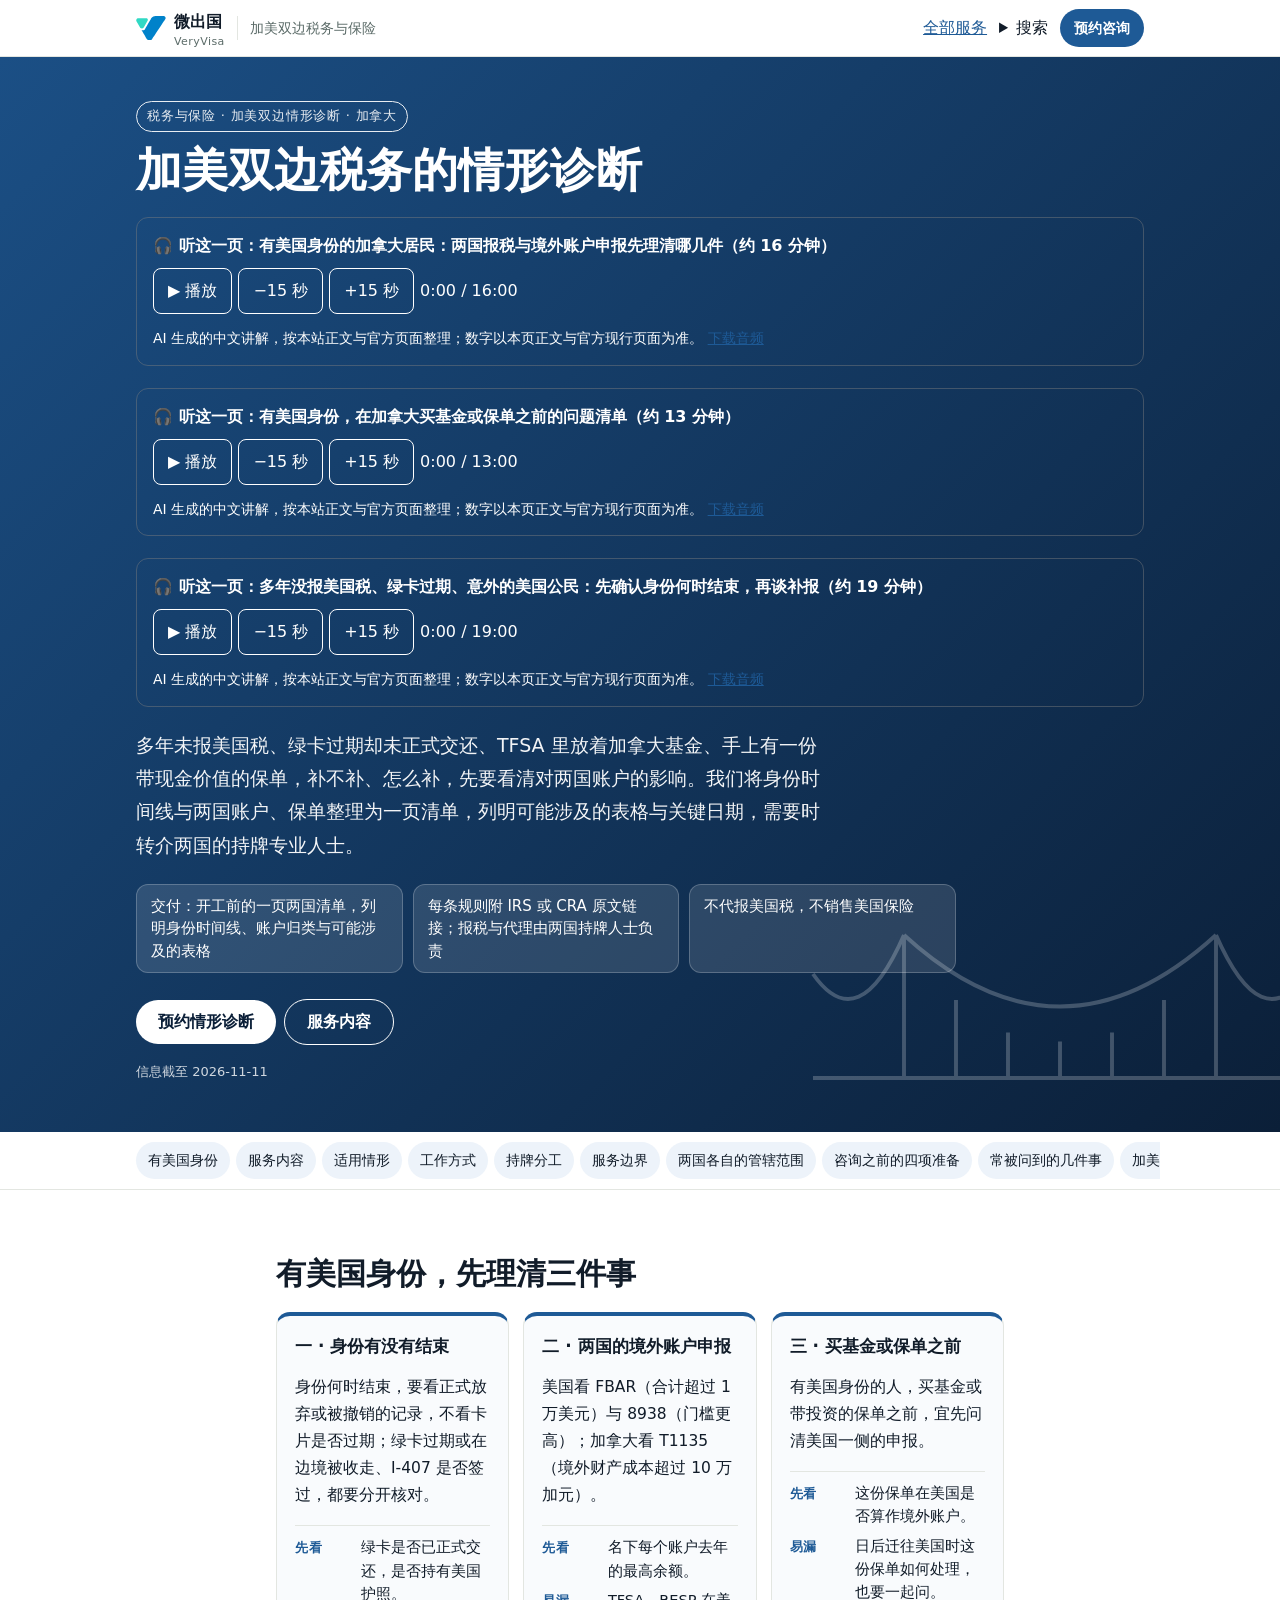
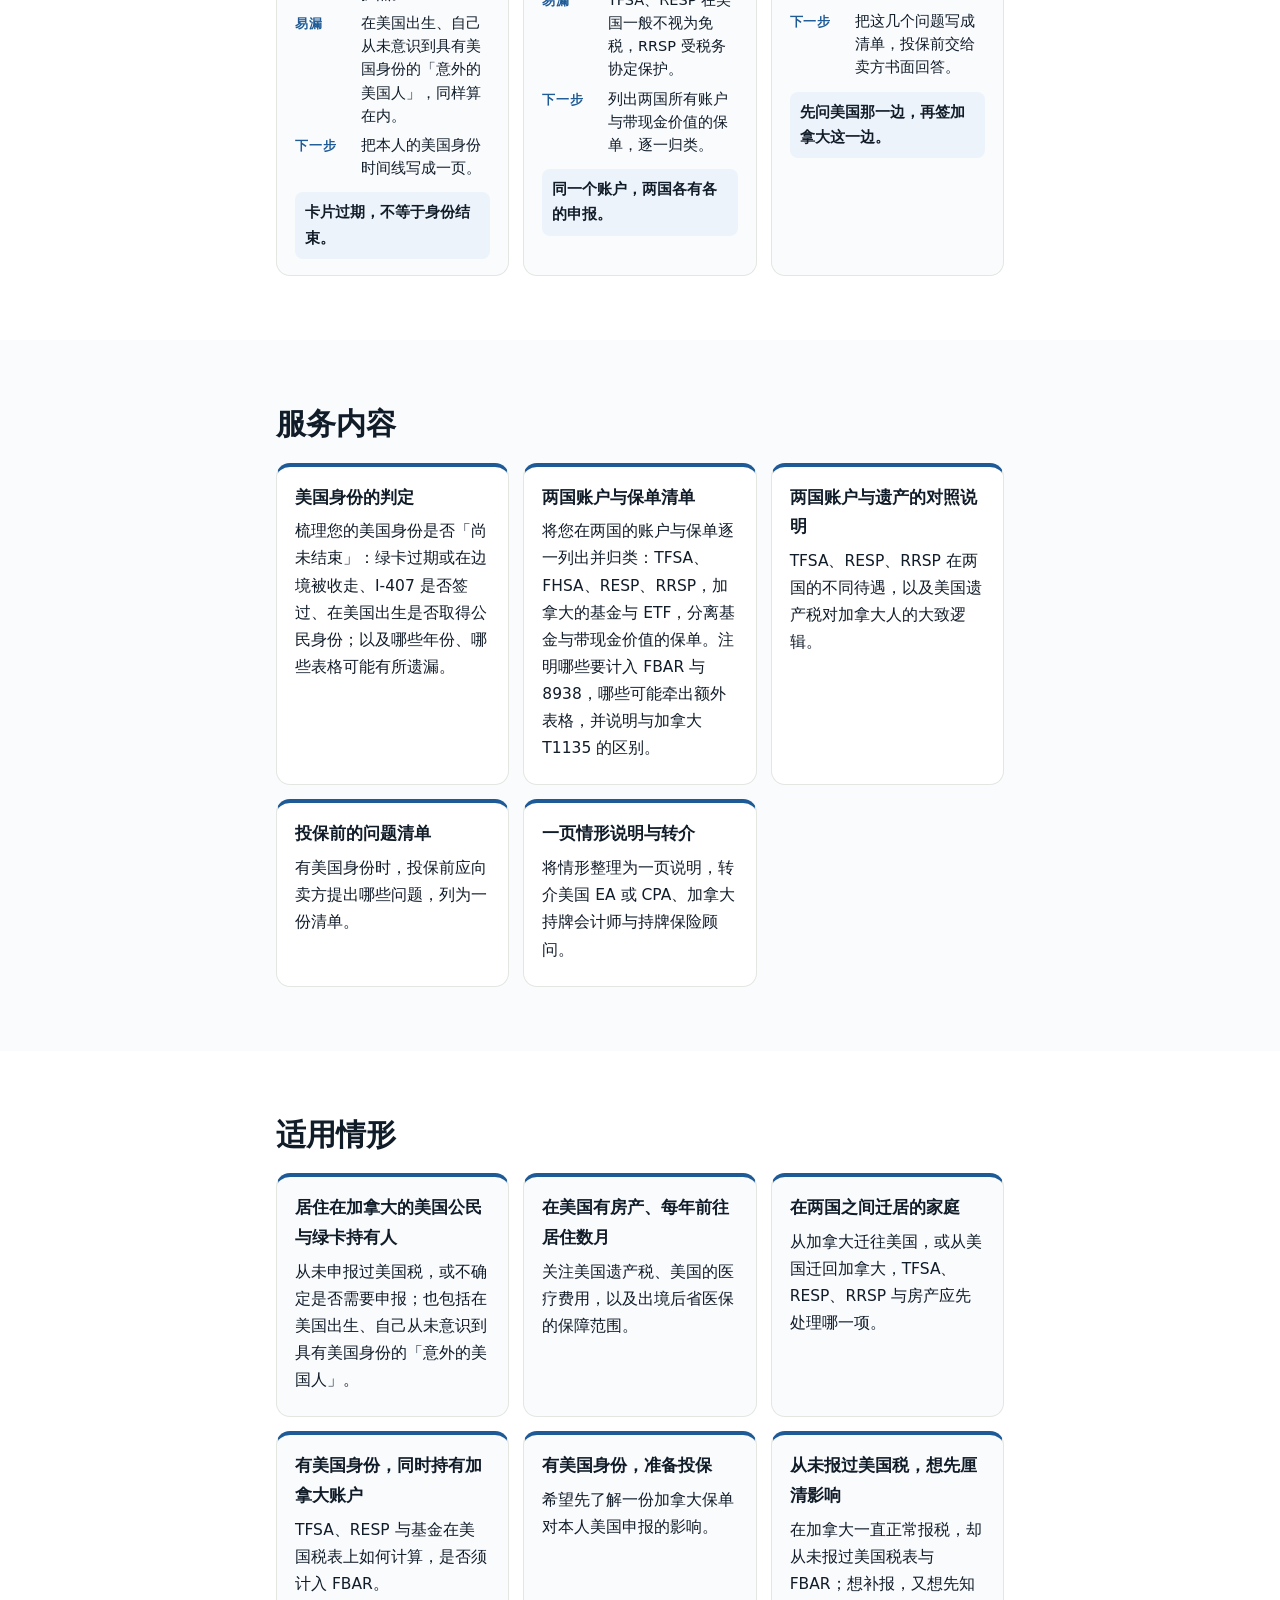
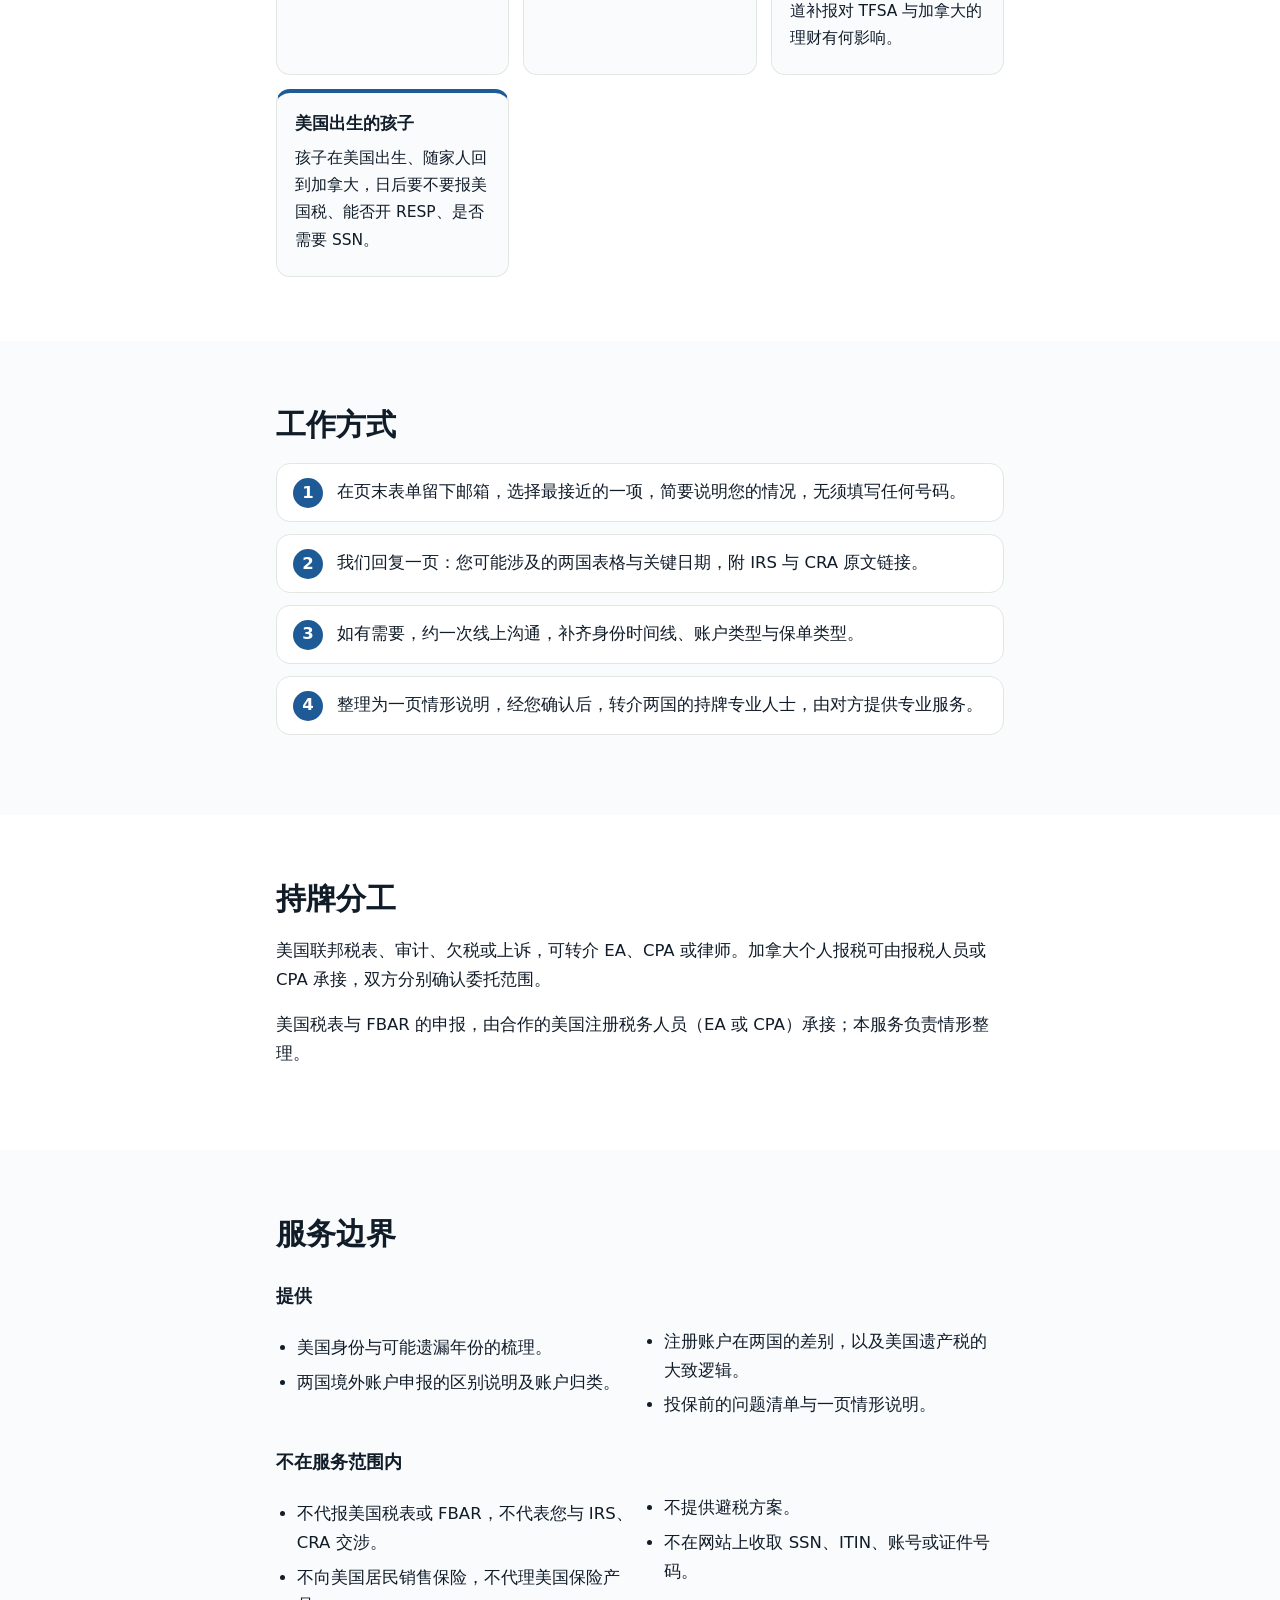
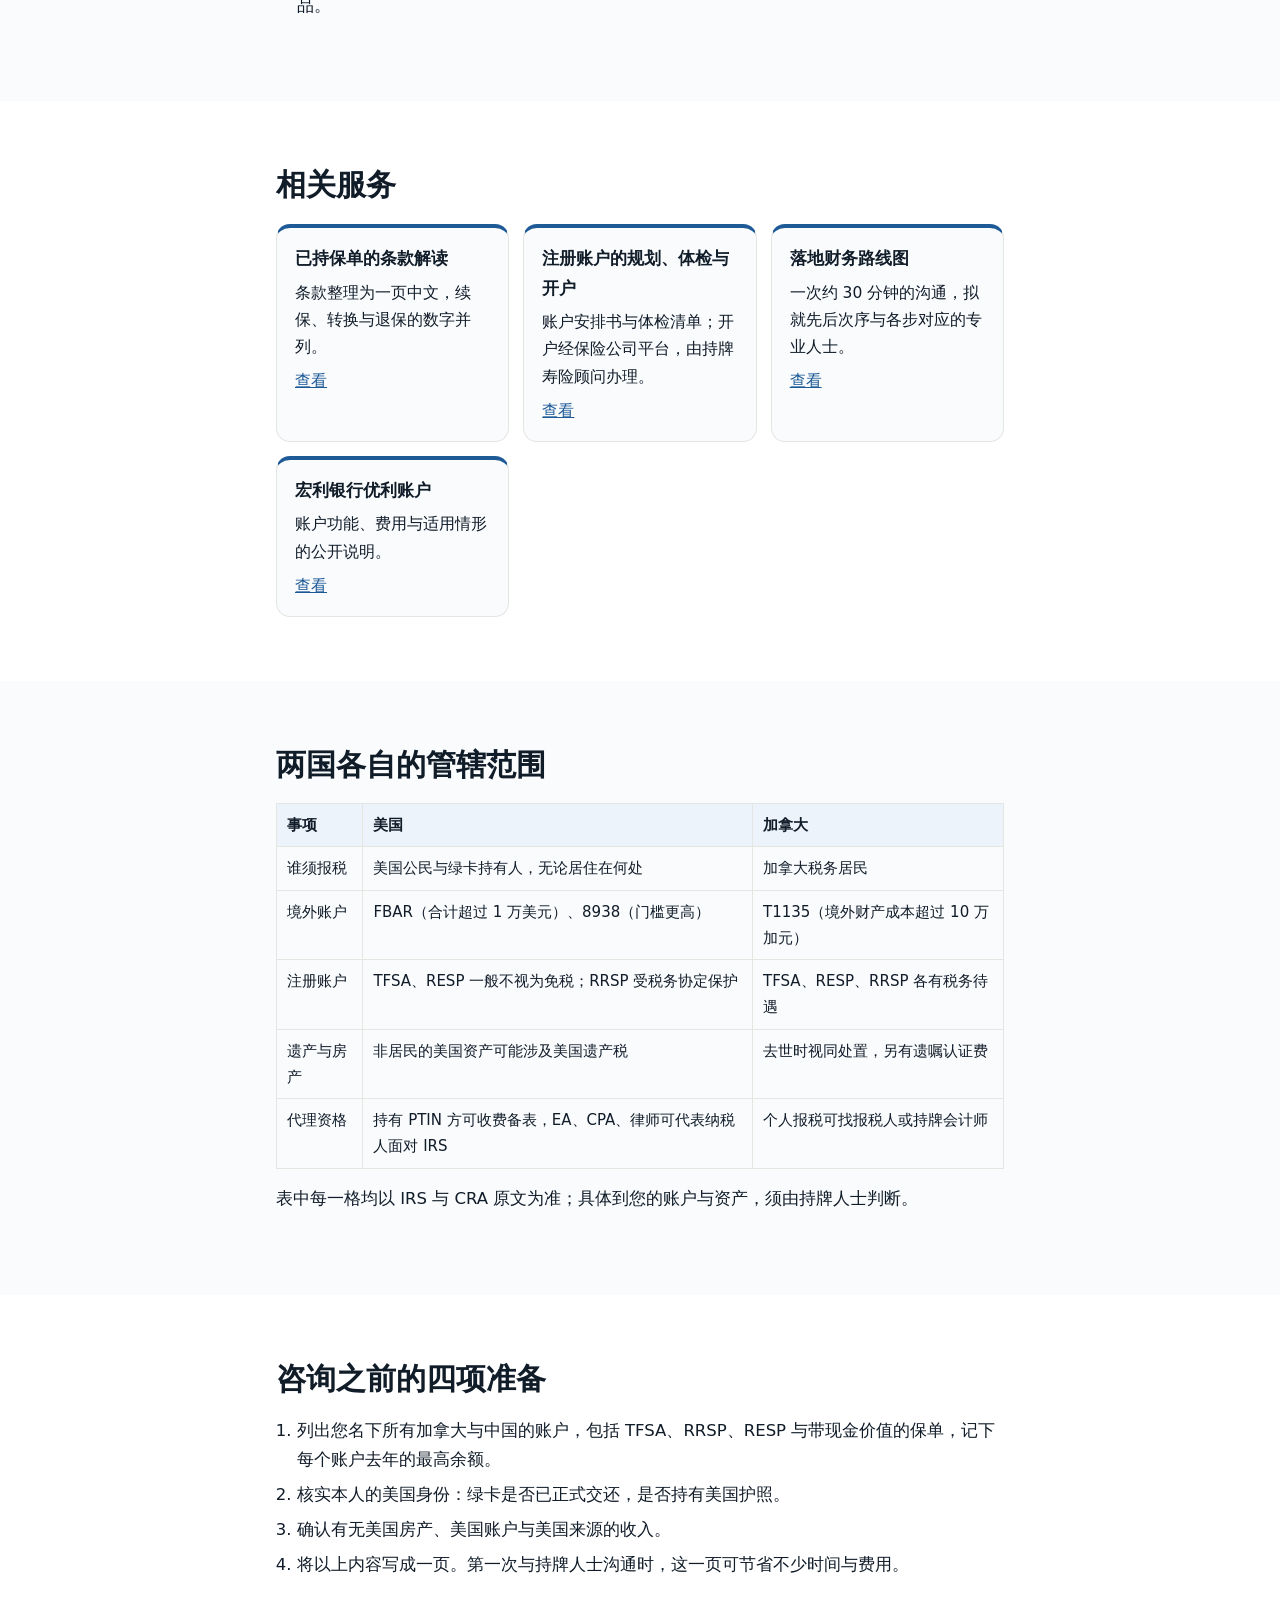
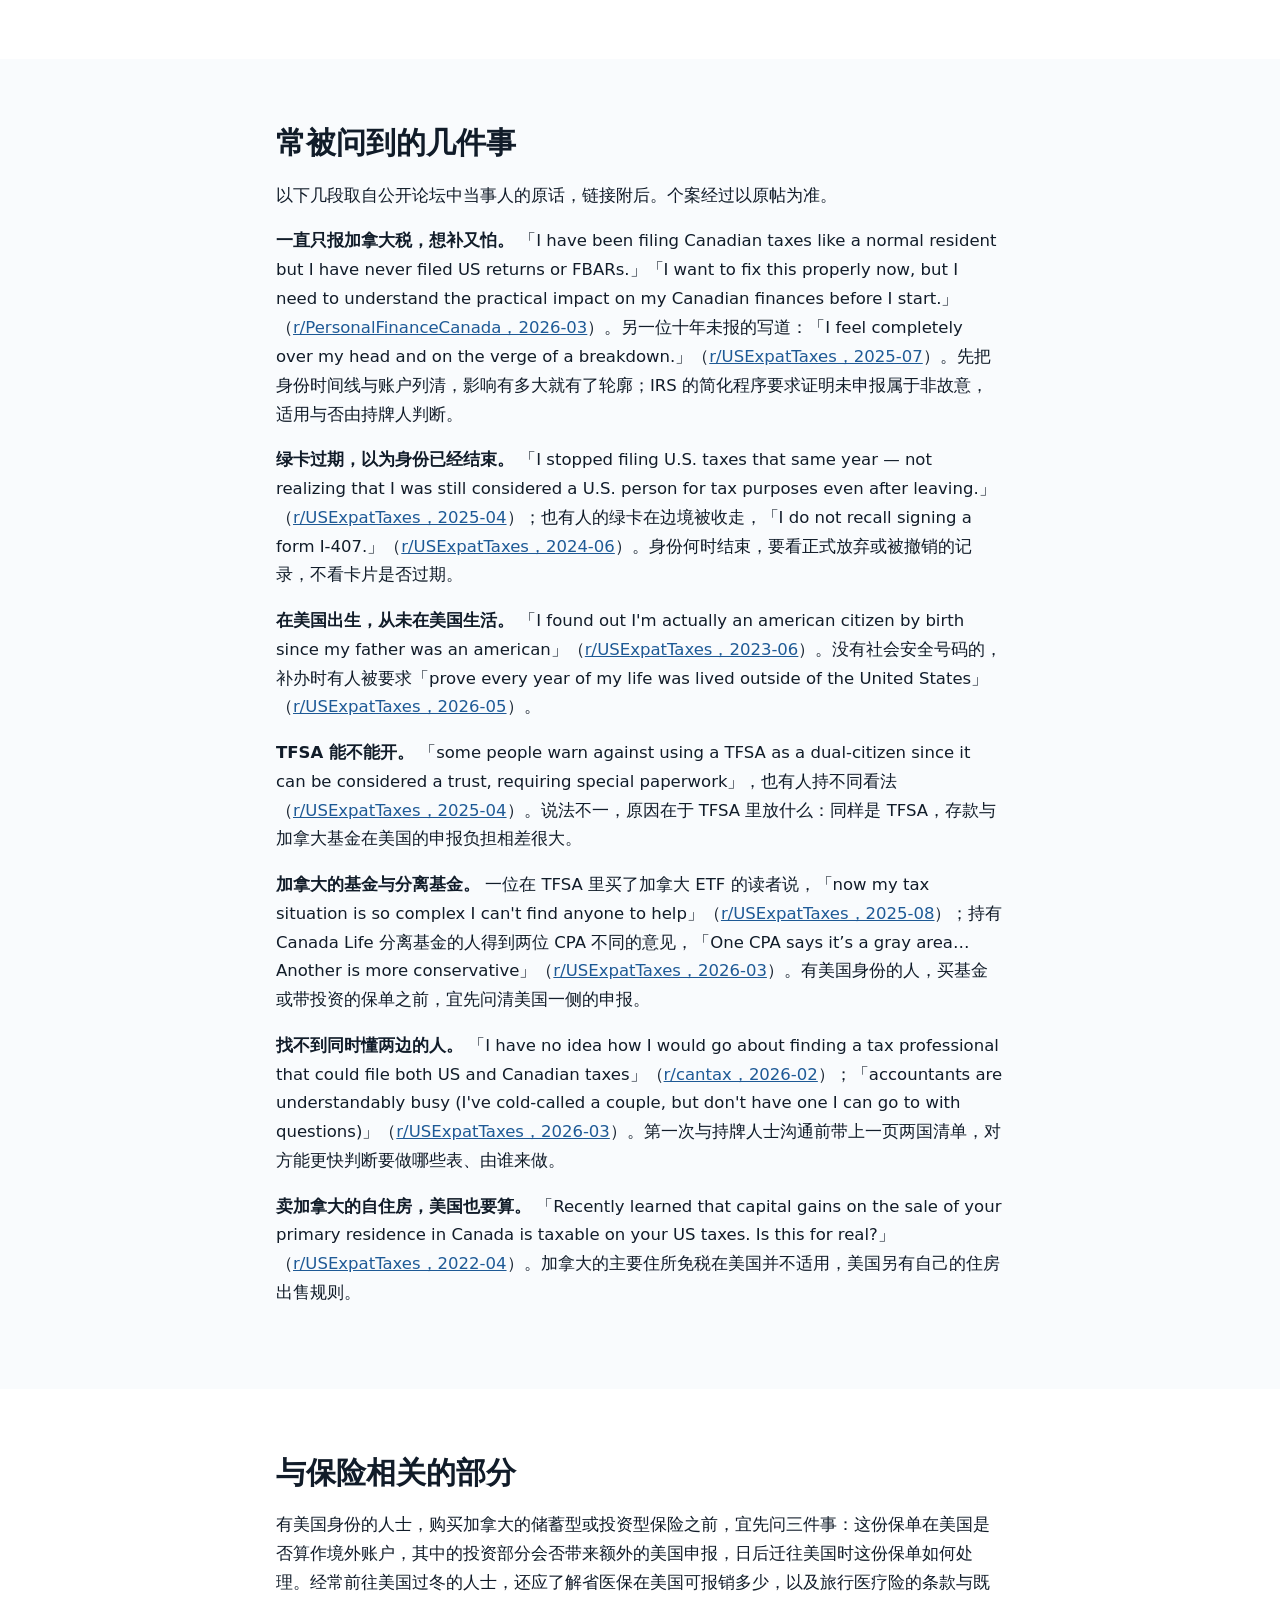
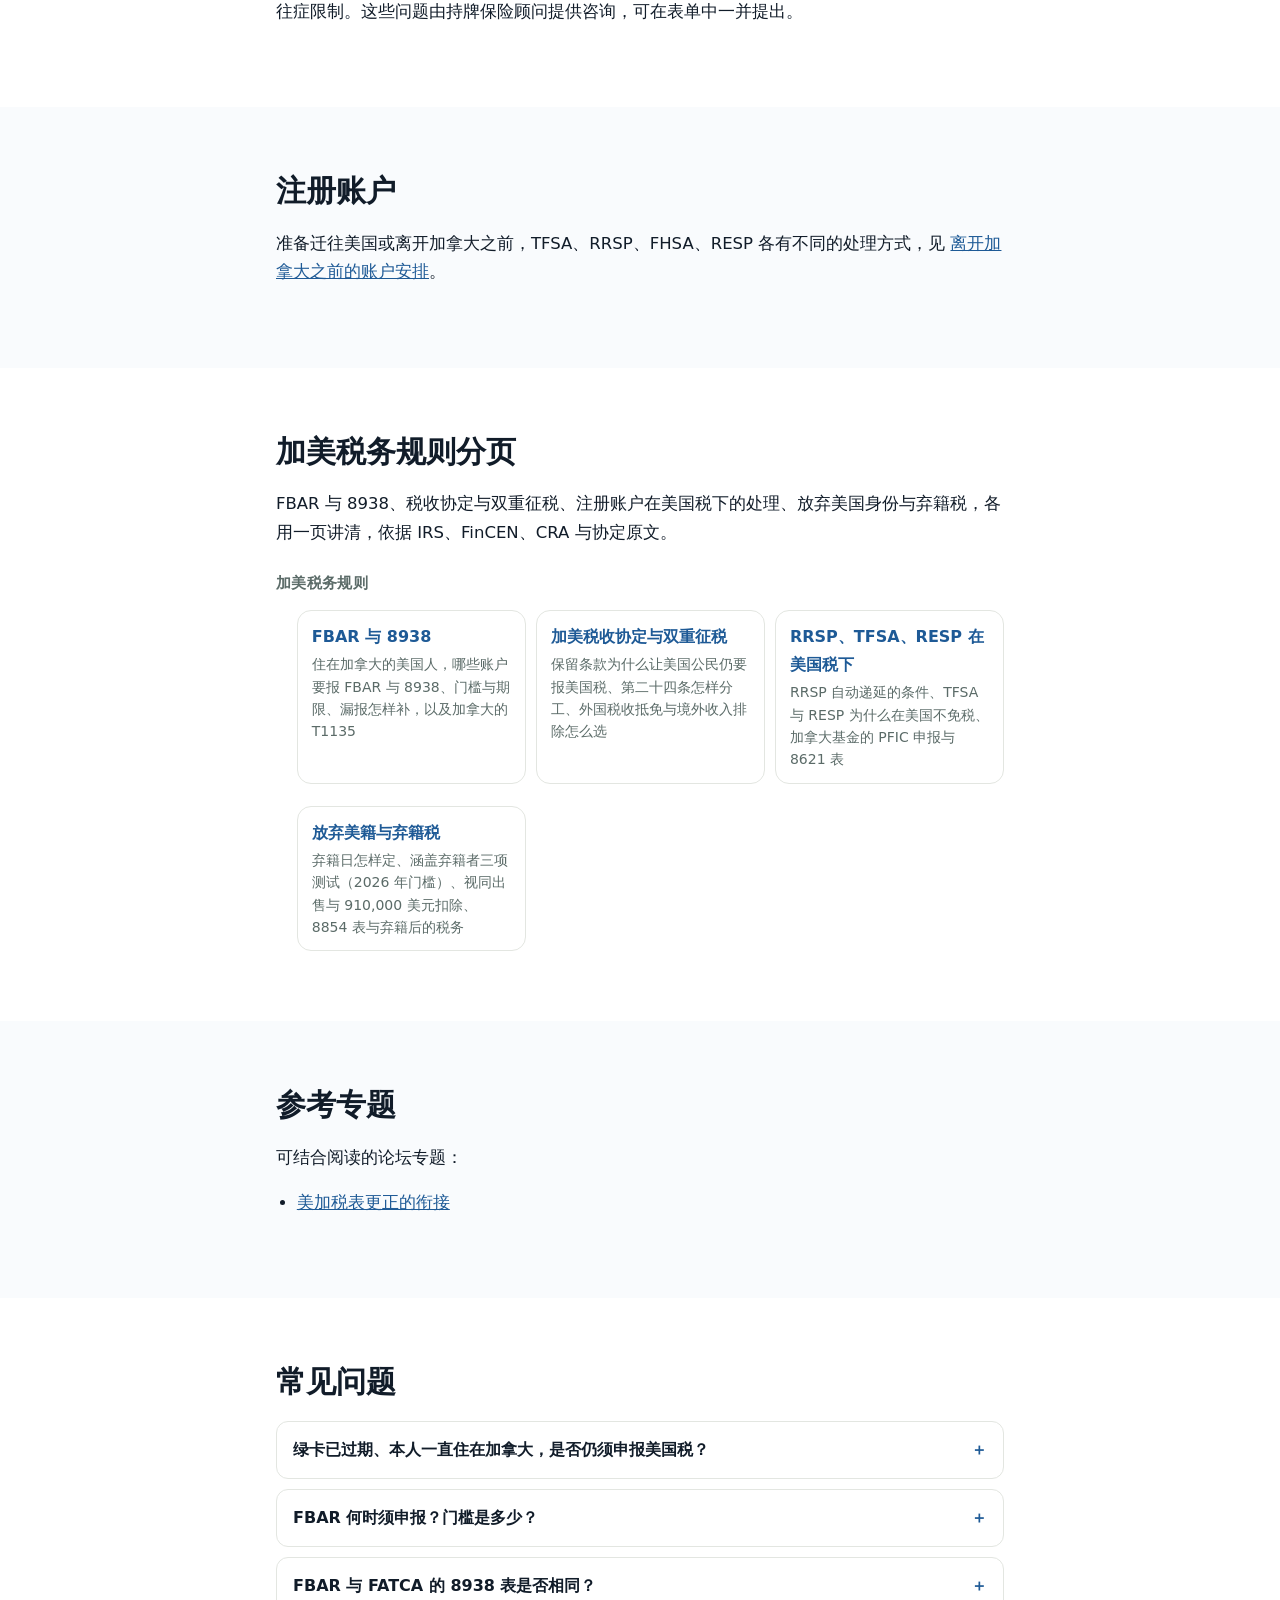
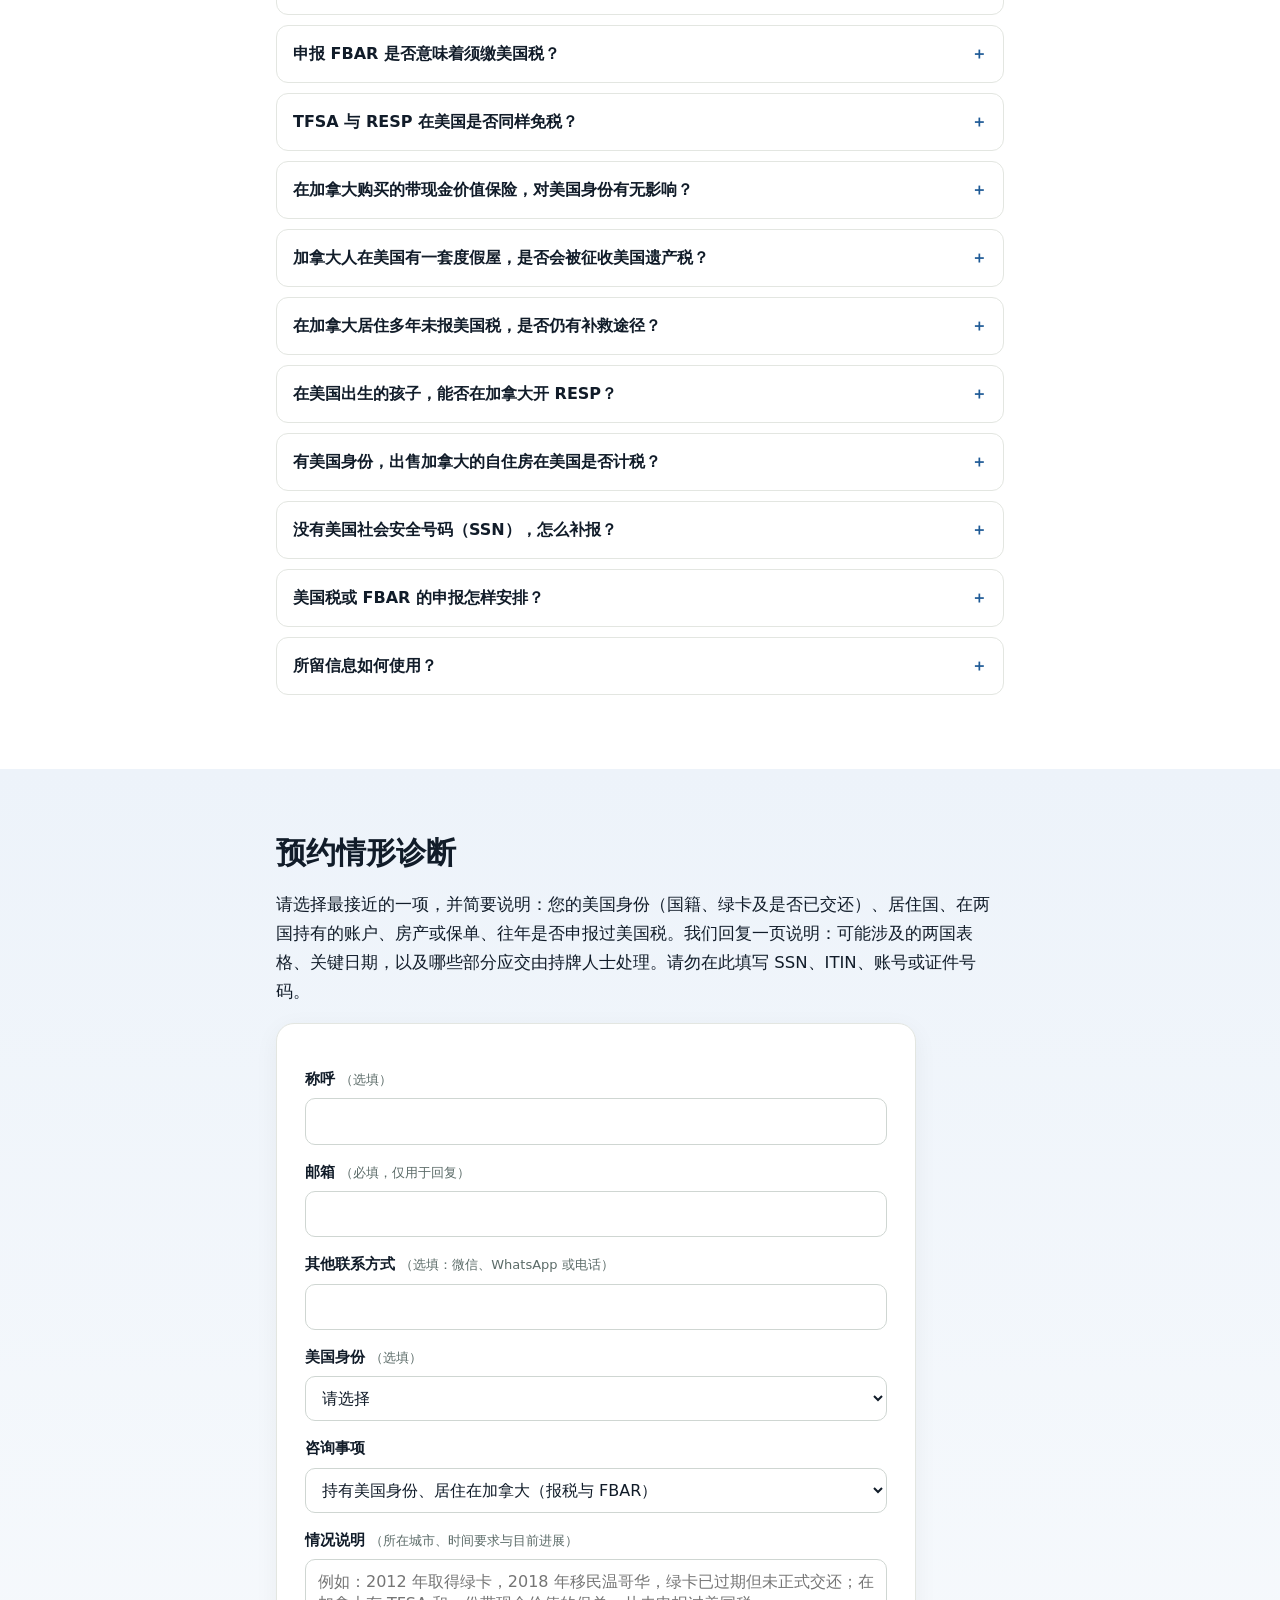
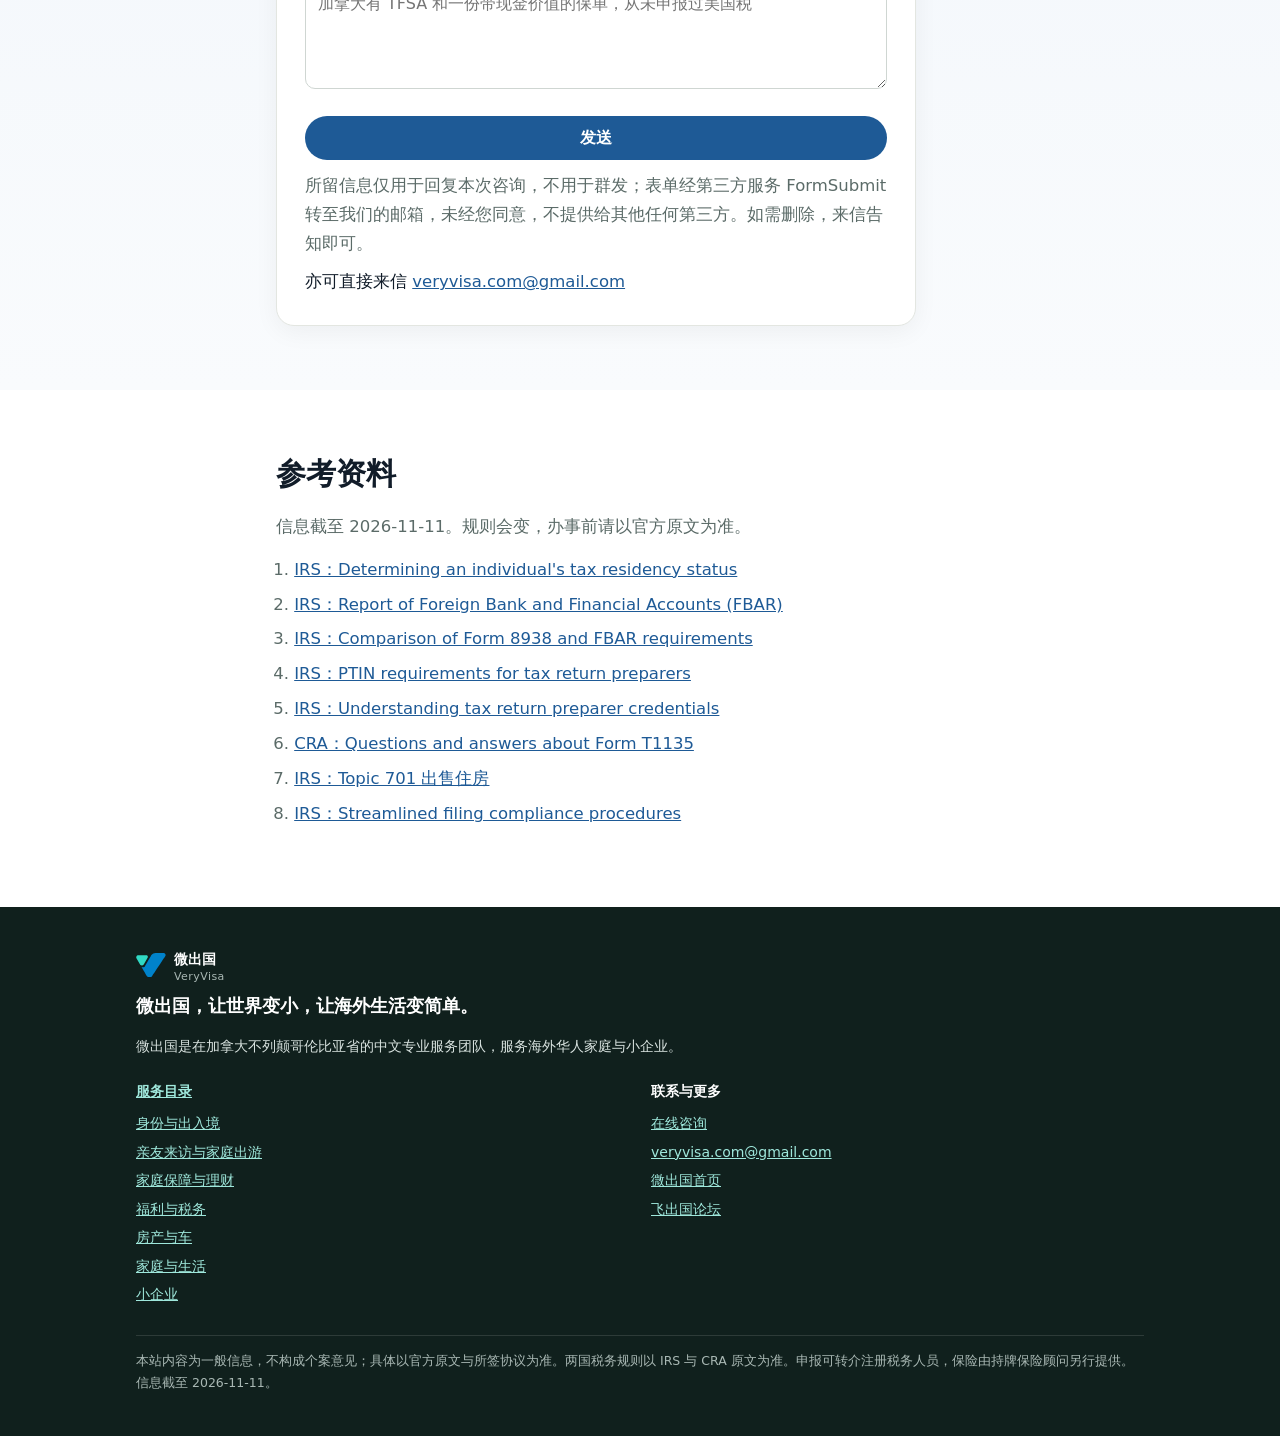
==== commit d56e9d28: "pagefill: 4 topic pages (FBAR/8938, treaty, registered accounts, renunciation)" ====
--- a/index.html
+++ b/index.html
@@ -74,7 +74,7 @@
    "name": "加美双边税务情形诊断：居住加拿大的美国公民与绿卡持有人 | 微出国",
    "description": "为居住在加拿大的美国公民与绿卡持有人、在美国有房产的加拿大人、在两国之间迁居的家庭，梳理两国可能涉及的申报表格、关键日期与投保前应提出的问题，并转介两国的持牌专业人士。不代报美国税，不销售美国保险。",
    "inLanguage": "zh-CN",
-   "dateModified": "2026-10-09",
+   "dateModified": "2026-11-11",
    "about": {
     "@id": "https://veryvisa.github.io/canada-us-cross-border-tax-insurance/#service"
    },
@@ -213,10 +213,10 @@
 <p class="sub">多年未报美国税、绿卡过期却未正式交还、TFSA 里放着加拿大基金、手上有一份带现金价值的保单，补不补、怎么补，先要看清对两国账户的影响。我们将身份时间线与两国账户、保单整理为一页清单，列明可能涉及的表格与关键日期，需要时转介两国的持牌专业人士。</p>
 <ul class="hero-points"><li>交付：开工前的一页两国清单，列明身份时间线、账户归类与可能涉及的表格</li><li>每条规则附 IRS 或 CRA 原文链接；报税与代理由两国持牌人士负责</li><li>不代报美国税，不销售美国保险</li></ul>
 <a class="btn btn-primary" href="#contact">预约情形诊断</a><a class="btn btn-ghost" href="#deliver">服务内容</a>
-<p class="asof">信息截至 2026-10-09</p>
+<p class="asof">信息截至 2026-11-11</p>
 </div></section>
 
-<nav class="toc" aria-label="本页目录"><div class="wrap"><a href="#at-a-glance">有美国身份</a><a href="#deliver">服务内容</a><a href="#who">适用情形</a><a href="#how">工作方式</a><a href="#license">持牌分工</a><a href="#scope">服务边界</a><a href="#map">两国各自的管辖范围</a><a href="#prepare">咨询之前的四项准备</a><a href="#asked">常被问到的几件事</a><a href="#faq">常见问题</a><a href="#contact">咨询</a></div></nav>
+<nav class="toc" aria-label="本页目录"><div class="wrap"><a href="#at-a-glance">有美国身份</a><a href="#deliver">服务内容</a><a href="#who">适用情形</a><a href="#how">工作方式</a><a href="#license">持牌分工</a><a href="#scope">服务边界</a><a href="#map">两国各自的管辖范围</a><a href="#prepare">咨询之前的四项准备</a><a href="#asked">常被问到的几件事</a><a href="#pages">加美税务规则</a><a href="#faq">常见问题</a><a href="#contact">咨询</a></div></nav>
 <section class="sec" id="at-a-glance"><div class="wrap narrow"><h2>有美国身份，先理清三件事</h2>
 <div class="cards kcards"><article class="card kcard" id="card-us-status"><h3>一 · 身份有没有结束</h3><div class="kc-body"><p>身份何时结束，要看正式放弃或被撤销的记录，不看卡片是否过期；绿卡过期或在边境被收走、I-407 是否签过，都要分开核对。</p></div><dl class="kc-guide"><div><dt>先看</dt><dd>绿卡是否已正式交还，是否持有美国护照。</dd></div><div><dt>易漏</dt><dd>在美国出生、自己从未意识到具有美国身份的「意外的美国人」，同样算在内。</dd></div><div><dt>下一步</dt><dd>把本人的美国身份时间线写成一页。</dd></div></dl><p class="kc-take">卡片过期，不等于身份结束。</p></article><article class="card kcard" id="card-foreign-accounts"><h3>二 · 两国的境外账户申报</h3><div class="kc-body"><p>美国看 FBAR（合计超过 1 万美元）与 8938（门槛更高）；加拿大看 T1135（境外财产成本超过 10 万加元）。</p></div><dl class="kc-guide"><div><dt>先看</dt><dd>名下每个账户去年的最高余额。</dd></div><div><dt>易漏</dt><dd>TFSA、RESP 在美国一般不视为免税，RRSP 受税务协定保护。</dd></div><div><dt>下一步</dt><dd>列出两国所有账户与带现金价值的保单，逐一归类。</dd></div></dl><p class="kc-take">同一个账户，两国各有各的申报。</p></article><article class="card kcard" id="card-before-buying"><h3>三 · 买基金或保单之前</h3><div class="kc-body"><p>有美国身份的人，买基金或带投资的保单之前，宜先问清美国一侧的申报。</p></div><dl class="kc-guide"><div><dt>先看</dt><dd>这份保单在美国是否算作境外账户。</dd></div><div><dt>易漏</dt><dd>日后迁往美国时这份保单如何处理，也要一起问。</dd></div><div><dt>下一步</dt><dd>把这几个问题写成清单，投保前交给卖方书面回答。</dd></div></dl><p class="kc-take">先问美国那一边，再签加拿大这一边。</p></article></div>
 </div></section><section class="sec" id="deliver"><div class="wrap narrow"><h2>服务内容</h2>
@@ -252,7 +252,7 @@
 </div></section><section class="sec" id="accounts"><div class="wrap narrow"><h2>注册账户</h2>
 <p>准备迁往美国或离开加拿大之前，TFSA、RRSP、FHSA、RESP 各有不同的处理方式，见 <a href="../canada-registered-accounts/leaving-canada/">离开加拿大之前的账户安排</a>。</p>
 </div></section>
-<section class="sec" id="forum-topics"><div class="wrap narrow"><h2>参考专题</h2><p>可结合阅读的论坛专题：</p><ul><li><a href="https://bbs.fcgvisa.com/t/49597">美加税表更正的衔接</a></li></ul></div></section><section class="sec faq" id="faq"><div class="wrap narrow"><h2>常见问题</h2><details><summary>绿卡已过期、本人一直住在加拿大，是否仍须申报美国税？</summary><p>很可能需要。按美国税法的绿卡测试，一个日历年内任何时候是合法永久居民，这一年即为美国税务居民。卡片过期、本人居住在境外，都不会使这一身份自行结束，通常须正式交还或被撤销。具体以 <a href="https://www.irs.gov/individuals/international-taxpayers/determining-an-individuals-tax-residency-status" rel="noopener" target="_blank">IRS 居民身份说明</a> 及美国持牌人士的判断为准。</p></details><details><summary>FBAR 何时须申报？门槛是多少？</summary><p>一年中任何时点，您名下各境外账户的最高余额合计超过 1 万美元，即须申报。按合计计算，而非单个账户。截止日为 4 月 15 日，自动延期至 10 月 15 日，无须申请；2025 年度的自动延期截止日为 2026 年 10 月 15 日。见 <a href="https://www.irs.gov/businesses/small-businesses-self-employed/report-of-foreign-bank-and-financial-accounts-fbar" rel="noopener" target="_blank">IRS FBAR 页面</a>。</p></details><details><summary>FBAR 与 FATCA 的 8938 表是否相同？</summary><p>不同。FBAR 报送 FinCEN，8938 附于美国税表交给 IRS，门槛也不同：居住在美国境外的单身申报人，年末超过 20 万美元或年内任何时点超过 30 万美元，才须申报 8938。有时两者都须申报。对照见 <a href="https://www.irs.gov/businesses/comparison-of-form-8938-and-fbar-requirements" rel="noopener" target="_blank">IRS 8938 与 FBAR 比较</a>。</p></details><details><summary>申报 FBAR 是否意味着须缴美国税？</summary><p>不一定。FBAR 只是账户申报，并不等于须缴税；在加拿大已缴的税，美国一方通常可以抵免。但漏报 FBAR 的罚款可能重于税款本身，因此「没有税要缴」并不构成不申报的理由。</p></details><details><summary>TFSA 与 RESP 在美国是否同样免税？</summary><p>通常不。加美税务协定保护的是 RRSP 的税延，TFSA、RESP 的收益在美国一般不视为免税，账户也须计入 FBAR。账户中如持有加拿大的共同基金或 ETF，对美国人还可能涉及额外的申报。具体须由美国持牌人士审阅您的账户。</p></details><details><summary>在加拿大购买的带现金价值保险，对美国身份有无影响？</summary><p>可能有。带现金价值的保单常被视为境外金融账户，可能须计入 FBAR 与 8938；纯定期寿险没有现金价值，一般不涉及。有美国身份的人士，投保前应先问清楚；我们可提供一份应提出的问题清单，并转介持牌保险顾问。</p></details><details><summary>加拿大人在美国有一套度假屋，是否会被征收美国遗产税？</summary><p>有可能。非美国居民的美国资产，遗产税的免税额远低于美国公民与居民；加拿大居民可按美国资产占全球遗产的比例，使用加美税务协定中的一部分抵免。是否须缴、缴多少，取决于资产比例，必须由持牌人士计算。</p></details><details><summary>在加拿大居住多年未报美国税，是否仍有补救途径？</summary><p>有。IRS 为居住在境外、属于非故意漏报的人士设有简化的补报程序，符合条件可免于罚款。但它并非自动适用，须能说明漏报属于非故意。不宜自行仓促补报，也不宜等到 IRS 来信才着手；应先厘清情形，再交由持牌人士判断适用哪条途径。</p></details><details><summary>在美国出生的孩子，能否在加拿大开 RESP？</summary><p>可以开设，但美国一侧的影响要看开户人是否有美国身份、账户里放什么；孩子日后若到美国就读、居住身份改变，补助与提款的处理可能随之不同，以 CRA 与 ESDC 关于 RESP 的原页为准。宜在开户前把开户人身份、孩子身份与日后的就读打算一并列清，再请两国持牌人士判断。</p></details><details><summary>有美国身份，出售加拿大的自住房在美国是否计税？</summary><p>加拿大的主要住所免税在美国不适用。据 IRS 说明，符合持有与居住各满两年等条件的，出售主要住所的收益可排除至多 25 万美元，夫妻合并申报至多 50 万美元，超出部分在美国计税。见 <a href="https://www.irs.gov/taxtopics/tc701" rel="noopener" target="_blank">IRS Topic 701</a>。</p></details><details><summary>没有美国社会安全号码（SSN），怎么补报？</summary><p>据 IRS 简化程序页面，美国公民补报须使用有效的 SSN；没有的，须先向美国社会安全局申请。海外申请所需的证明较多，宜预留时间。见 <a href="https://www.irs.gov/individuals/international-taxpayers/streamlined-filing-compliance-procedures" rel="noopener" target="_blank">IRS：Streamlined filing compliance procedures</a>。</p></details><details><summary>美国税或 FBAR 的申报怎样安排？</summary><p>材料与年度清单整理好后，可转介美国注册税务人员（EA 或 CPA）。由您与受托人确认服务范围、申报与代理安排。</p></details><details><summary>所留信息如何使用？</summary><p>仅用于回复本次咨询，不群发，不转给第三方；转介前会先征得您的同意，只转交您同意的内容。请勿在表单中填写 SSN、账号或证件号码。</p></details></div></section>
+<section class="sec pages" id="pages"><div class="wrap narrow"><h2>加美税务规则分页</h2><p>FBAR 与 8938、税收协定与双重征税、注册账户在美国税下的处理、放弃美国身份与弃籍税，各用一页讲清，依据 IRS、FinCEN、CRA 与协定原文。</p><h3>加美税务规则</h3><ul class="pagenav"><li><a href="fbar-8938/"><strong>FBAR 与 8938</strong><span>住在加拿大的美国人，哪些账户要报 FBAR 与 8938、门槛与期限、漏报怎样补，以及加拿大的 T1135</span></a></li><li><a href="treaty-double-tax/"><strong>加美税收协定与双重征税</strong><span>保留条款为什么让美国公民仍要报美国税、第二十四条怎样分工、外国税收抵免与境外收入排除怎么选</span></a></li><li><a href="registered-accounts-us/"><strong>RRSP、TFSA、RESP 在美国税下</strong><span>RRSP 自动递延的条件、TFSA 与 RESP 为什么在美国不免税、加拿大基金的 PFIC 申报与 8621 表</span></a></li><li><a href="renounce-exit-tax/"><strong>放弃美籍与弃籍税</strong><span>弃籍日怎样定、涵盖弃籍者三项测试（2026 年门槛）、视同出售与 910,000 美元扣除、8854 表与弃籍后的税务</span></a></li></ul></div></section><section class="sec" id="forum-topics"><div class="wrap narrow"><h2>参考专题</h2><p>可结合阅读的论坛专题：</p><ul><li><a href="https://bbs.fcgvisa.com/t/49597">美加税表更正的衔接</a></li></ul></div></section><section class="sec faq" id="faq"><div class="wrap narrow"><h2>常见问题</h2><details><summary>绿卡已过期、本人一直住在加拿大，是否仍须申报美国税？</summary><p>很可能需要。按美国税法的绿卡测试，一个日历年内任何时候是合法永久居民，这一年即为美国税务居民。卡片过期、本人居住在境外，都不会使这一身份自行结束，通常须正式交还或被撤销。具体以 <a href="https://www.irs.gov/individuals/international-taxpayers/determining-an-individuals-tax-residency-status" rel="noopener" target="_blank">IRS 居民身份说明</a> 及美国持牌人士的判断为准。</p></details><details><summary>FBAR 何时须申报？门槛是多少？</summary><p>一年中任何时点，您名下各境外账户的最高余额合计超过 1 万美元，即须申报。按合计计算，而非单个账户。截止日为 4 月 15 日，自动延期至 10 月 15 日，无须申请；2025 年度的自动延期截止日为 2026 年 10 月 15 日。见 <a href="https://www.irs.gov/businesses/small-businesses-self-employed/report-of-foreign-bank-and-financial-accounts-fbar" rel="noopener" target="_blank">IRS FBAR 页面</a>。</p></details><details><summary>FBAR 与 FATCA 的 8938 表是否相同？</summary><p>不同。FBAR 报送 FinCEN，8938 附于美国税表交给 IRS，门槛也不同：居住在美国境外的单身申报人，年末超过 20 万美元或年内任何时点超过 30 万美元，才须申报 8938。有时两者都须申报。对照见 <a href="https://www.irs.gov/businesses/comparison-of-form-8938-and-fbar-requirements" rel="noopener" target="_blank">IRS 8938 与 FBAR 比较</a>。</p></details><details><summary>申报 FBAR 是否意味着须缴美国税？</summary><p>不一定。FBAR 只是账户申报，并不等于须缴税；在加拿大已缴的税，美国一方通常可以抵免。但漏报 FBAR 的罚款可能重于税款本身，因此「没有税要缴」并不构成不申报的理由。</p></details><details><summary>TFSA 与 RESP 在美国是否同样免税？</summary><p>通常不。加美税务协定保护的是 RRSP 的税延，TFSA、RESP 的收益在美国一般不视为免税，账户也须计入 FBAR。账户中如持有加拿大的共同基金或 ETF，对美国人还可能涉及额外的申报。具体须由美国持牌人士审阅您的账户。</p></details><details><summary>在加拿大购买的带现金价值保险，对美国身份有无影响？</summary><p>可能有。带现金价值的保单常被视为境外金融账户，可能须计入 FBAR 与 8938；纯定期寿险没有现金价值，一般不涉及。有美国身份的人士，投保前应先问清楚；我们可提供一份应提出的问题清单，并转介持牌保险顾问。</p></details><details><summary>加拿大人在美国有一套度假屋，是否会被征收美国遗产税？</summary><p>有可能。非美国居民的美国资产，遗产税的免税额远低于美国公民与居民；加拿大居民可按美国资产占全球遗产的比例，使用加美税务协定中的一部分抵免。是否须缴、缴多少，取决于资产比例，必须由持牌人士计算。</p></details><details><summary>在加拿大居住多年未报美国税，是否仍有补救途径？</summary><p>有。IRS 为居住在境外、属于非故意漏报的人士设有简化的补报程序，符合条件可免于罚款。但它并非自动适用，须能说明漏报属于非故意。不宜自行仓促补报，也不宜等到 IRS 来信才着手；应先厘清情形，再交由持牌人士判断适用哪条途径。</p></details><details><summary>在美国出生的孩子，能否在加拿大开 RESP？</summary><p>可以开设，但美国一侧的影响要看开户人是否有美国身份、账户里放什么；孩子日后若到美国就读、居住身份改变，补助与提款的处理可能随之不同，以 CRA 与 ESDC 关于 RESP 的原页为准。宜在开户前把开户人身份、孩子身份与日后的就读打算一并列清，再请两国持牌人士判断。</p></details><details><summary>有美国身份，出售加拿大的自住房在美国是否计税？</summary><p>加拿大的主要住所免税在美国不适用。据 IRS 说明，符合持有与居住各满两年等条件的，出售主要住所的收益可排除至多 25 万美元，夫妻合并申报至多 50 万美元，超出部分在美国计税。见 <a href="https://www.irs.gov/taxtopics/tc701" rel="noopener" target="_blank">IRS Topic 701</a>。</p></details><details><summary>没有美国社会安全号码（SSN），怎么补报？</summary><p>据 IRS 简化程序页面，美国公民补报须使用有效的 SSN；没有的，须先向美国社会安全局申请。海外申请所需的证明较多，宜预留时间。见 <a href="https://www.irs.gov/individuals/international-taxpayers/streamlined-filing-compliance-procedures" rel="noopener" target="_blank">IRS：Streamlined filing compliance procedures</a>。</p></details><details><summary>美国税或 FBAR 的申报怎样安排？</summary><p>材料与年度清单整理好后，可转介美国注册税务人员（EA 或 CPA）。由您与受托人确认服务范围、申报与代理安排。</p></details><details><summary>所留信息如何使用？</summary><p>仅用于回复本次咨询，不群发，不转给第三方；转介前会先征得您的同意，只转交您同意的内容。请勿在表单中填写 SSN、账号或证件号码。</p></details></div></section>
 
 <section class="sec contact" id="contact"><div class="wrap narrow">
 <h2>预约情形诊断</h2>
@@ -287,7 +287,7 @@
   <p class="mailto">亦可直接来信 <a href="mailto:veryvisa.com@gmail.com?subject=%5B%E5%BE%AE%E5%87%BA%E5%9B%BD%C2%B7%E5%8A%A0%E7%BE%8E%E5%8F%8C%E8%BE%B9%E7%A8%8E%E5%8A%A1%E4%B8%8E%E4%BF%9D%E9%99%A9%5D%20%E5%92%A8%E8%AF%A2">veryvisa.com@gmail.com</a></p>
 </form>
 </div></section>
-<section class="sec sources" id="sources"><div class="wrap narrow"><h2>参考资料</h2><p class="privacy">信息截至 2026-10-09。规则会变，办事前请以官方原文为准。</p><ol><li><a href="https://www.irs.gov/individuals/international-taxpayers/determining-an-individuals-tax-residency-status" rel="noopener" target="_blank">IRS：Determining an individual&#x27;s tax residency status</a></li><li><a href="https://www.irs.gov/businesses/small-businesses-self-employed/report-of-foreign-bank-and-financial-accounts-fbar" rel="noopener" target="_blank">IRS：Report of Foreign Bank and Financial Accounts (FBAR)</a></li><li><a href="https://www.irs.gov/businesses/comparison-of-form-8938-and-fbar-requirements" rel="noopener" target="_blank">IRS：Comparison of Form 8938 and FBAR requirements</a></li><li><a href="https://www.irs.gov/tax-professionals/ptin-requirements-for-tax-return-preparers" rel="noopener" target="_blank">IRS：PTIN requirements for tax return preparers</a></li><li><a href="https://www.irs.gov/tax-professionals/understanding-tax-return-preparer-credentials-and-qualifications" rel="noopener" target="_blank">IRS：Understanding tax return preparer credentials</a></li><li><a href="https://www.canada.ca/en/revenue-agency/services/tax/international-non-residents/information-been-moved/foreign-reporting/questions-answers-about-form-t1135.html" rel="noopener" target="_blank">CRA：Questions and answers about Form T1135</a></li><li><a href="https://www.irs.gov/taxtopics/tc701" rel="noopener" target="_blank">IRS：Topic 701 出售住房</a></li><li><a href="https://www.irs.gov/individuals/international-taxpayers/streamlined-filing-compliance-procedures" rel="noopener" target="_blank">IRS：Streamlined filing compliance procedures</a></li></ol></div></section>
+<section class="sec sources" id="sources"><div class="wrap narrow"><h2>参考资料</h2><p class="privacy">信息截至 2026-11-11。规则会变，办事前请以官方原文为准。</p><ol><li><a href="https://www.irs.gov/individuals/international-taxpayers/determining-an-individuals-tax-residency-status" rel="noopener" target="_blank">IRS：Determining an individual&#x27;s tax residency status</a></li><li><a href="https://www.irs.gov/businesses/small-businesses-self-employed/report-of-foreign-bank-and-financial-accounts-fbar" rel="noopener" target="_blank">IRS：Report of Foreign Bank and Financial Accounts (FBAR)</a></li><li><a href="https://www.irs.gov/businesses/comparison-of-form-8938-and-fbar-requirements" rel="noopener" target="_blank">IRS：Comparison of Form 8938 and FBAR requirements</a></li><li><a href="https://www.irs.gov/tax-professionals/ptin-requirements-for-tax-return-preparers" rel="noopener" target="_blank">IRS：PTIN requirements for tax return preparers</a></li><li><a href="https://www.irs.gov/tax-professionals/understanding-tax-return-preparer-credentials-and-qualifications" rel="noopener" target="_blank">IRS：Understanding tax return preparer credentials</a></li><li><a href="https://www.canada.ca/en/revenue-agency/services/tax/international-non-residents/information-been-moved/foreign-reporting/questions-answers-about-form-t1135.html" rel="noopener" target="_blank">CRA：Questions and answers about Form T1135</a></li><li><a href="https://www.irs.gov/taxtopics/tc701" rel="noopener" target="_blank">IRS：Topic 701 出售住房</a></li><li><a href="https://www.irs.gov/individuals/international-taxpayers/streamlined-filing-compliance-procedures" rel="noopener" target="_blank">IRS：Streamlined filing compliance procedures</a></li></ol></div></section>
 </main>
 <footer class="vv-foot"><div class="wrap">
 <a class="vv-brand" href="https://veryvisa.github.io/"><svg viewBox="102.305 90.391 73.617 59.957" xmlns="http://www.w3.org/2000/svg">
@@ -299,7 +299,7 @@
 <div><h4><a href="../services/">服务目录</a></h4><ul><li><a href="../services/#status">身份与出入境</a></li><li><a href="../services/#travel">亲友来访与家庭出游</a></li><li><a href="../services/#finance">家庭保障与理财</a></li><li><a href="../services/#benefits-tax">福利与税务</a></li><li><a href="../services/#property-car">房产与车</a></li><li><a href="../services/#family">家庭与生活</a></li><li><a href="../services/#business">小企业</a></li></ul></div>
 <div><h4>联系与更多</h4><ul><li><a href="#contact">在线咨询</a></li><li><a href="mailto:veryvisa.com@gmail.com?subject=%5B%E5%BE%AE%E5%87%BA%E5%9B%BD%C2%B7%E5%8A%A0%E7%BE%8E%E5%8F%8C%E8%BE%B9%E7%A8%8E%E5%8A%A1%E4%B8%8E%E4%BF%9D%E9%99%A9%5D%20%E5%92%A8%E8%AF%A2">veryvisa.com@gmail.com</a></li><li><a href="https://veryvisa.github.io/">微出国首页</a></li><li><a href="https://bbs.fcgvisa.com/">飞出国论坛</a></li></ul></div>
 </div>
-<p class="legal">本站内容为一般信息，不构成个案意见；具体以官方原文与所签协议为准。两国税务规则以 IRS 与 CRA 原文为准。申报可转介注册税务人员，保险由持牌保险顾问另行提供。 信息截至 2026-10-09。</p>
+<p class="legal">本站内容为一般信息，不构成个案意见；具体以官方原文与所签协议为准。两国税务规则以 IRS 与 CRA 原文为准。申报可转介注册税务人员，保险由持牌保险顾问另行提供。 信息截至 2026-11-11。</p>
 </div></footer>
 <nav class="mobile-service-bar" aria-label="快捷服务" hidden><a href="../services/">全部服务</a><a href="#contact">预约</a></nav>
 <script src="assets/form.js" defer></script>
